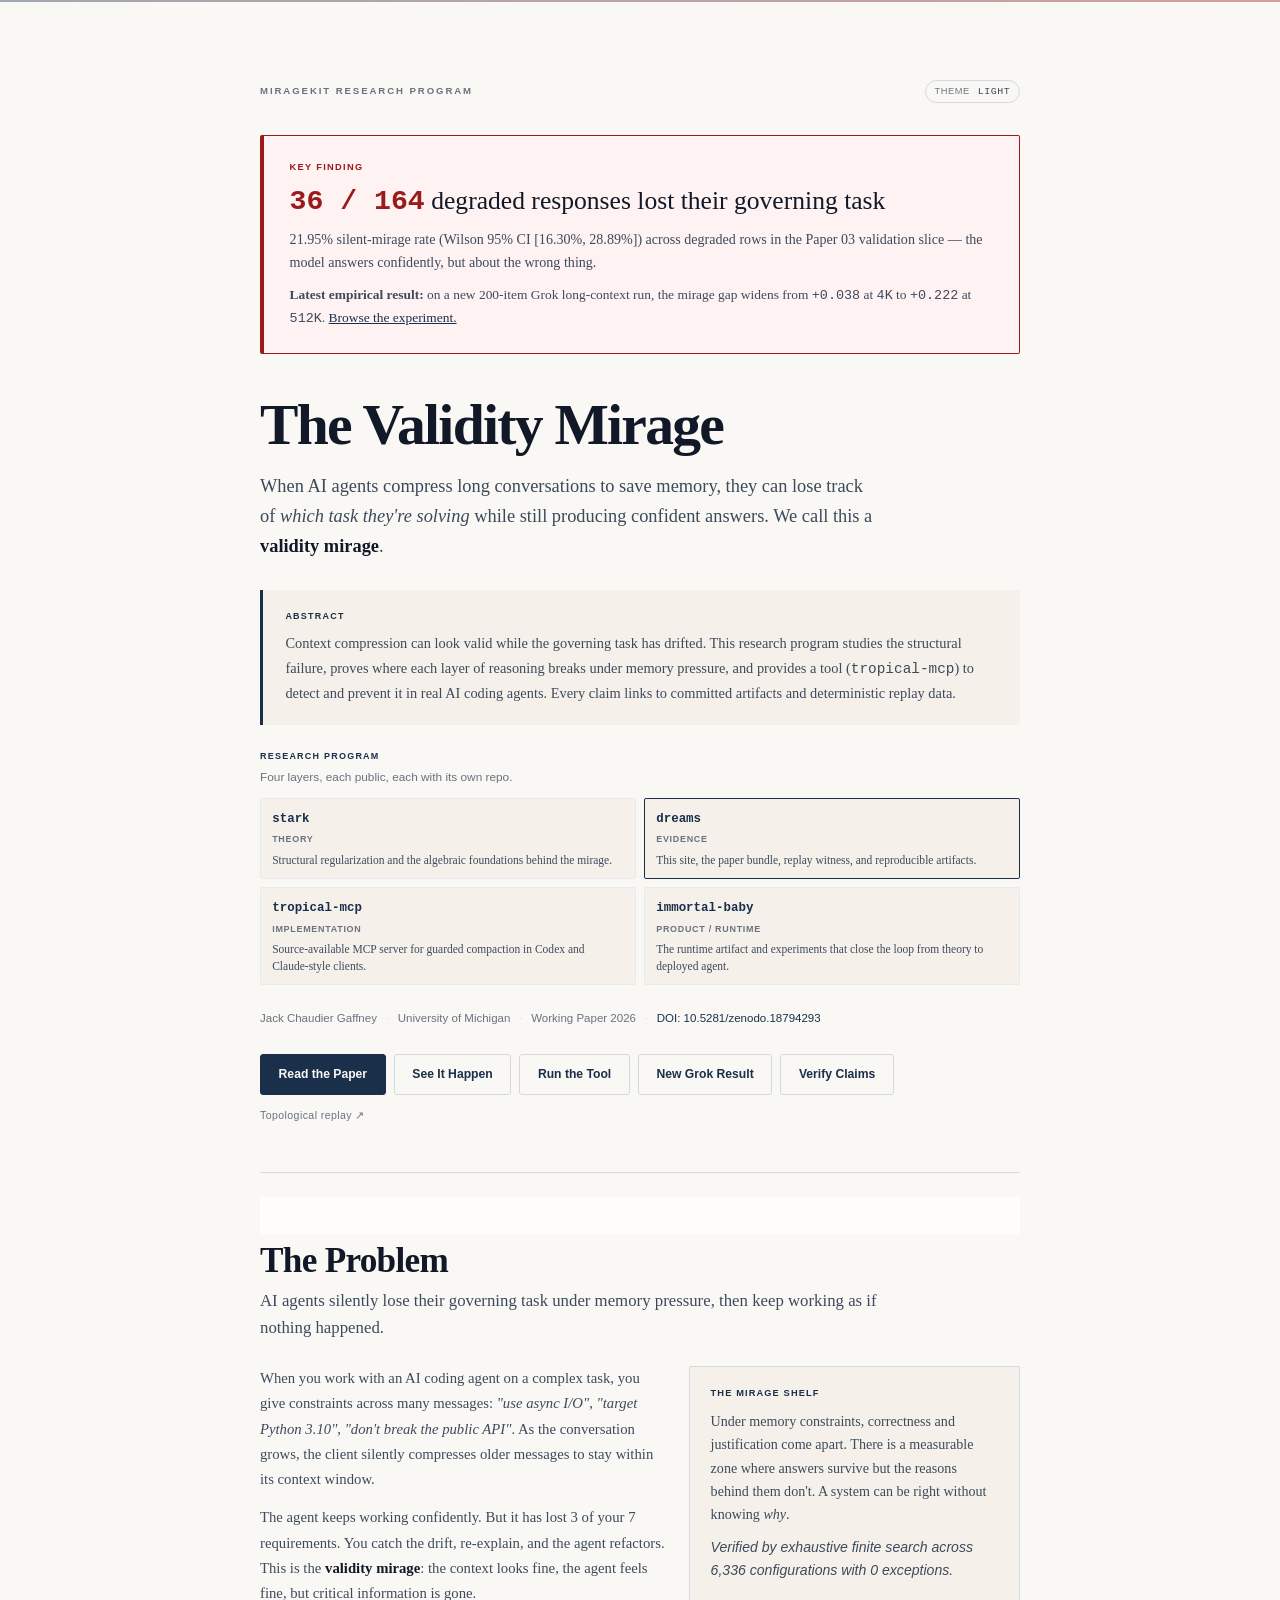
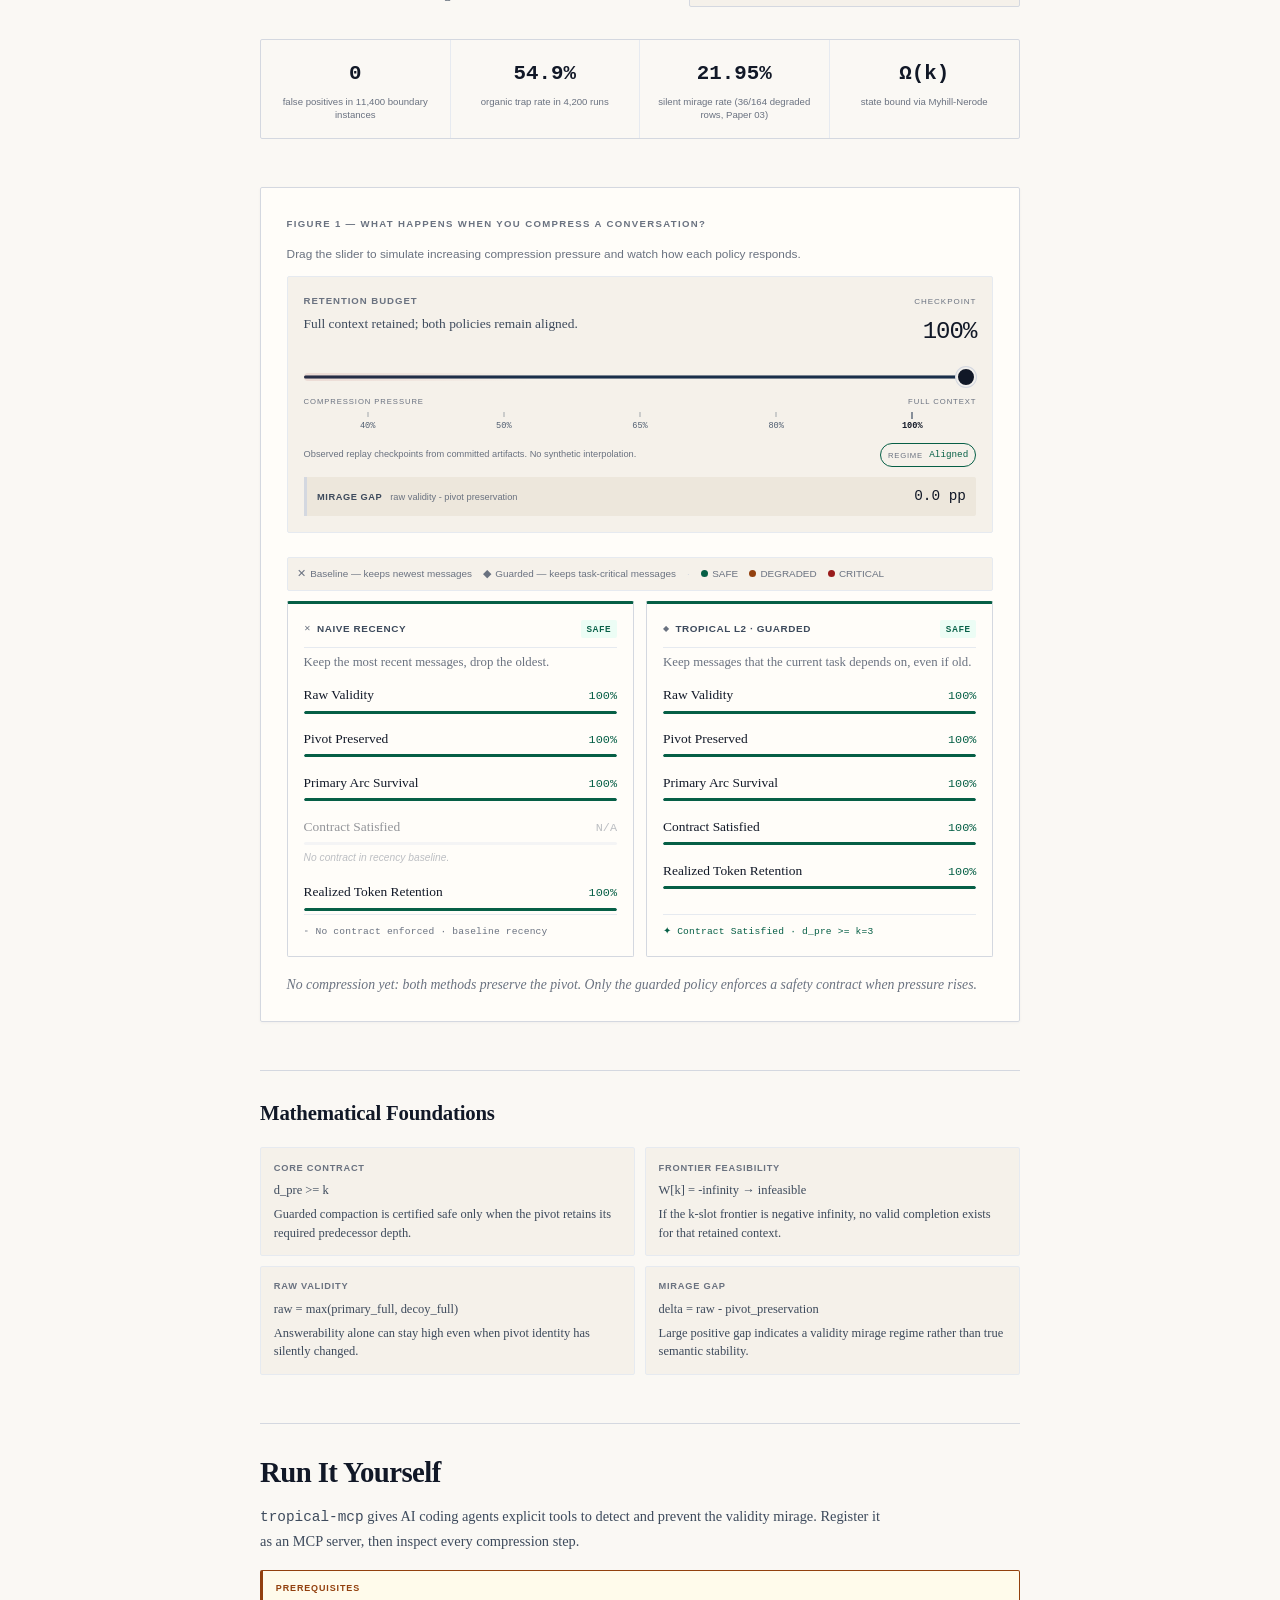
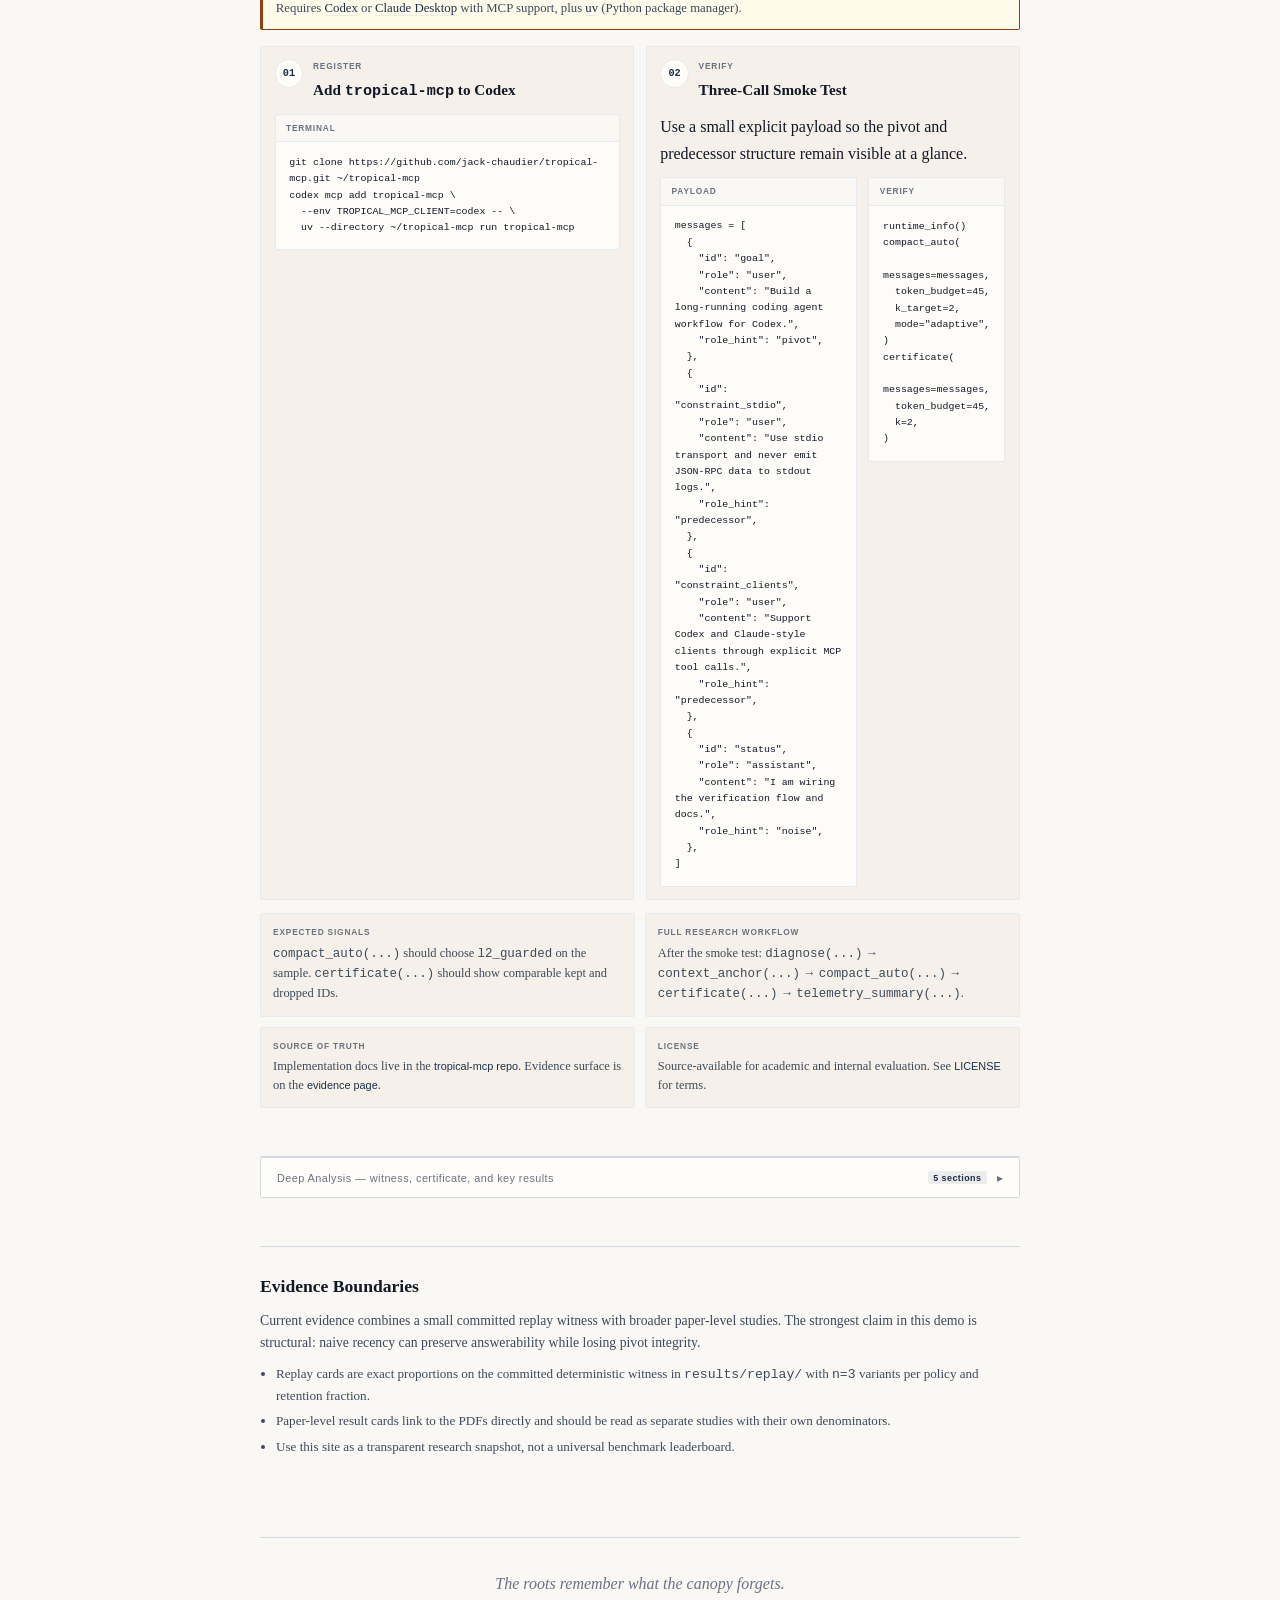
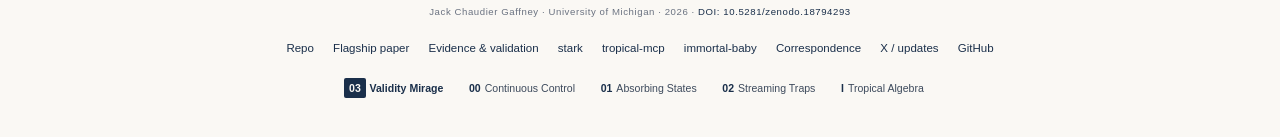
==== site/index.html @ 2a8bbb61 "Fix public site audit issues" ====
<!doctype html>
<html lang="en">
  <head>
    <meta charset="UTF-8" />
    <meta name="viewport" content="width=device-width, initial-scale=1.0" />
    <title>The Validity Mirage | silent task drift under AI context compression</title>
    <meta name="description" content="Research on the validity mirage: AI agents silently lose their governing task under memory compression while still producing confident answers. Papers, replay witness, and the tropical-mcp evaluation tool." />
    <meta name="author" content="Jack Chaudier Gaffney" />
    <meta id="themeColorMeta" name="theme-color" content="#1f3d63" />
    <meta name="color-scheme" content="light dark" />
    <meta name="robots" content="index,follow" />
    <link rel="canonical" href="https://dreams-dun.vercel.app/" />
    <meta property="og:type" content="website" />
    <meta property="og:site_name" content="The Validity Mirage" />
    <meta property="og:title" content="The Validity Mirage | silent task drift under AI context compression" />
    <meta property="og:description" content="Research on the validity mirage: AI agents silently lose their governing task under memory compression while still producing confident answers. Papers, replay witness, and the tropical-mcp evaluation tool." />
    <meta property="og:url" content="https://dreams-dun.vercel.app/" />
    <meta property="og:image" content="https://dreams-dun.vercel.app/results/mirage-shelf-grok-2026-03/mirage_shelf.png" />
    <meta property="og:image:alt" content="The Validity Mirage chart: answer accuracy stays relatively high while witness fidelity degrades from 4K to 512K context, with a below-chance witness-removed control." />
    <meta name="twitter:card" content="summary_large_image" />
    <meta name="twitter:site" content="@jackcgaffney" />
    <meta name="twitter:creator" content="@jackcgaffney" />
    <meta name="twitter:title" content="The Validity Mirage | silent task drift under AI context compression" />
    <meta name="twitter:description" content="Research on the validity mirage: AI agents silently lose their governing task under memory compression while still producing confident answers. Papers, replay witness, and the tropical-mcp evaluation tool." />
    <meta name="twitter:image" content="https://dreams-dun.vercel.app/results/mirage-shelf-grok-2026-03/mirage_shelf.png" />
    <meta name="twitter:image:alt" content="The Validity Mirage chart: answer accuracy stays relatively high while witness fidelity degrades from 4K to 512K context, with a below-chance witness-removed control." />
    <link rel="icon" type="image/svg+xml" href="./favicon.svg" />
    <script>
      (function () {
        try {
          var queryTheme = new URLSearchParams(window.location.search).get('theme');
          var storedTheme = localStorage.getItem('miragekit-theme');
          var prefersDark = window.matchMedia && window.matchMedia('(prefers-color-scheme: dark)').matches;
          var theme = queryTheme === 'dark' || queryTheme === 'light'
            ? queryTheme
            : (storedTheme === 'dark' || storedTheme === 'light'
              ? storedTheme
              : (prefersDark ? 'dark' : 'light'));
          document.documentElement.dataset.theme = theme;
          var themeColor = document.querySelector('meta[name="theme-color"]');
          if (themeColor) {
            themeColor.setAttribute('content', theme === 'dark' ? '#101419' : '#f6f2ea');
          }
        } catch (err) {
          document.documentElement.dataset.theme = 'light';
        }
      })();
    </script>
    <link rel="stylesheet" href="./styles.css" />
    <script type="application/ld+json">
      {
        "@context": "https://schema.org",
        "@type": "WebSite",
        "name": "The Validity Mirage",
        "url": "https://dreams-dun.vercel.app/",
        "description": "Research on the validity mirage: AI agents silently lose their governing task under memory compression. Papers, replay witness, and the tropical-mcp evaluation tool.",
        "creator": {
          "@type": "Person",
          "name": "Jack Chaudier Gaffney",
          "sameAs": [
            "https://github.com/jack-chaudier",
            "https://x.com/jackcgaffney"
          ]
        }
      }
    </script>
  </head>
  <body>
    <header class="hero">
      <div class="hero-topline stagger" style="--i:0">
        <span class="brand-label">MirageKit Research Program</span>
        <button class="theme-toggle" id="themeToggle" type="button" aria-pressed="false" aria-label="Switch to dark mode">
          <span class="theme-toggle-label">Theme</span>
          <span class="theme-toggle-value mono" id="themeToggleValue">Light</span>
        </button>
      </div>

      <div class="hero-finding stagger" style="--i:1">
        <span class="finding-kicker">Key Finding</span>
        <p class="finding-stat"><span class="finding-number">36 / 164</span> degraded responses lost their governing task</p>
        <p class="finding-detail">21.95% silent-mirage rate (Wilson 95% CI [16.30%, 28.89%]) across degraded rows in the Paper 03 validation slice &mdash; the model answers confidently, but about the wrong thing.</p>
        <p class="hero-update"><strong>Latest empirical result:</strong> on a new 200-item Grok long-context run, the mirage gap widens from <code>+0.038</code> at <code>4K</code> to <code>+0.222</code> at <code>512K</code>. <a href="./mirage-shelf-grok-2026-03.html">Browse the experiment.</a></p>
      </div>

      <h1 class="hero-title stagger" style="--i:2">The Validity Mirage</h1>
      <p class="hero-subtitle stagger" style="--i:3">When AI agents compress long conversations to save memory, they can lose track of <em>which task they're solving</em> while still producing confident answers. We call this a <strong>validity mirage</strong>.</p>

      <div class="hero-abstract stagger" style="--i:4">
        <span class="abstract-label">Abstract</span>
        <p>Context compression can look valid while the governing task has drifted. This research program studies the structural failure, proves where each layer of reasoning breaks under memory pressure, and provides a tool (<code>tropical-mcp</code>) to detect and prevent it in real AI coding agents. Every claim links to committed artifacts and deterministic replay data.</p>
      </div>

      <div class="program-map stagger" style="--i:5">
        <span class="program-map-label">Research Program</span>
        <p class="program-map-intro">Four layers, each public, each with its own repo.</p>
        <div class="program-map-grid">
          <a class="program-map-item" href="https://github.com/jack-chaudier/stark" target="_blank" rel="noopener">
            <span class="program-map-name mono">stark</span>
            <span class="program-map-role">Theory</span>
            <span class="program-map-desc">Structural regularization and the algebraic foundations behind the mirage.</span>
          </a>
          <a class="program-map-item program-map-item-current" href="https://github.com/jack-chaudier/dreams" target="_blank" rel="noopener">
            <span class="program-map-name mono">dreams</span>
            <span class="program-map-role">Evidence</span>
            <span class="program-map-desc">This site, the paper bundle, replay witness, and reproducible artifacts.</span>
          </a>
          <a class="program-map-item" href="https://github.com/jack-chaudier/tropical-mcp" target="_blank" rel="noopener">
            <span class="program-map-name mono">tropical-mcp</span>
            <span class="program-map-role">Implementation</span>
            <span class="program-map-desc">Source-available MCP server for guarded compaction in Codex and Claude-style clients.</span>
          </a>
          <a class="program-map-item" href="https://github.com/jack-chaudier/immortal-baby" target="_blank" rel="noopener">
            <span class="program-map-name mono">immortal-baby</span>
            <span class="program-map-role">Product / Runtime</span>
            <span class="program-map-desc">The runtime artifact and experiments that close the loop from theory to deployed agent.</span>
          </a>
        </div>
      </div>

      <div class="hero-meta stagger" style="--i:6">
        <span class="meta-item">Jack Chaudier Gaffney</span>
        <span class="meta-sep">&middot;</span>
        <span class="meta-item">University of Michigan</span>
        <span class="meta-sep">&middot;</span>
        <span class="meta-item">Working Paper 2026</span>
        <span class="meta-sep">&middot;</span>
        <a class="meta-item meta-link" href="https://doi.org/10.5281/zenodo.18794293" target="_blank" rel="noopener">DOI: 10.5281/zenodo.18794293</a>
      </div>

      <nav class="hero-actions stagger" style="--i:7">
        <a class="action-primary" href="/papers/paper_03_validity_mirage_compression.pdf" target="_blank" rel="noopener">Read the Paper</a>
        <a class="action-secondary" href="#interactive">See It Happen</a>
        <a class="action-secondary" href="#install-verify">Run the Tool</a>
        <a class="action-secondary" href="./mirage-shelf-grok-2026-03.html">New Grok Result</a>
        <a class="action-secondary" href="./evidence.html#validation">Verify Claims</a>
      </nav>
      <p class="hero-easter-egg stagger" style="--i:8">
        <a href="/topology-demo">Topological replay ↗</a>
      </p>
    </header>

    <nav class="section-nav" aria-label="Page sections">
      <a href="#the-problem">The Problem</a>
      <span class="section-nav-sep">&middot;</span>
      <a href="#interactive">Live Demo</a>
      <span class="section-nav-sep">&middot;</span>
      <a href="#install-verify">Run It</a>
      <span class="section-nav-sep">&middot;</span>
      <a href="#deep-analysis">Deep Analysis</a>
    </nav>

    <main>
      <section class="problem-section reveal" id="the-problem" aria-label="The problem">
        <div class="problem-header">
          <h2>The Problem</h2>
          <p class="problem-lede">AI agents silently lose their governing task under memory pressure, then keep working as if nothing happened.</p>
        </div>

        <div class="problem-columns">
          <div class="problem-narrative">
            <p>When you work with an AI coding agent on a complex task, you give constraints across many messages: <em>"use async I/O"</em>, <em>"target Python 3.10"</em>, <em>"don't break the public API"</em>. As the conversation grows, the client silently compresses older messages to stay within its context window.</p>
            <p>The agent keeps working confidently. But it has lost 3 of your 7 requirements. You catch the drift, re-explain, and the agent refactors. This is the <strong>validity mirage</strong>: the context looks fine, the agent feels fine, but critical information is gone.</p>
          </div>
          <div class="problem-insight">
            <span class="insight-label">The Mirage Shelf</span>
            <p>Under memory constraints, correctness and justification come apart. There is a measurable zone where answers survive but the reasons behind them don't. A system can be right without knowing <em>why</em>.</p>
            <p class="insight-source">Verified by exhaustive finite search across 6,336 configurations with 0 exceptions.</p>
          </div>
        </div>

        <div class="problem-stats">
          <div class="problem-stat">
            <span class="problem-stat-value mono">0</span>
            <span class="problem-stat-label">false positives in 11,400 boundary instances</span>
          </div>
          <div class="problem-stat">
            <span class="problem-stat-value mono">54.9%</span>
            <span class="problem-stat-label">organic trap rate in 4,200 runs</span>
          </div>
          <div class="problem-stat">
            <span class="problem-stat-value mono">21.95%</span>
            <span class="problem-stat-label">silent mirage rate (36/164 degraded rows, Paper 03)</span>
          </div>
          <div class="problem-stat">
            <span class="problem-stat-value mono">&Omega;(k)</span>
            <span class="problem-stat-label">state bound via Myhill-Nerode</span>
          </div>
        </div>
      </section>

      <section class="interactive-panel stagger" style="--i:9" id="interactive">
        <span class="figure-label">Figure 1 &mdash; What happens when you compress a conversation?</span>
        <p class="slider-hint">Drag the slider to simulate increasing compression pressure and watch how each policy responds.</p>
        <div class="slider-area">
          <div class="slider-header">
            <div class="slider-heading">
              <span class="slider-label-text" id="retentionLabel">Retention Budget</span>
              <p class="slider-context" id="sliderContext">Full context retained; both policies remain aligned.</p>
            </div>
            <div class="slider-reading">
              <span class="slider-reading-label">Checkpoint</span>
              <span class="slider-value" id="retentionValue">100%</span>
            </div>
          </div>
          <div class="slider-track-wrap">
            <div class="slider-track-base" aria-hidden="true"></div>
            <div class="slider-track-progress" id="sliderTrackProgress" aria-hidden="true"></div>
            <div class="slider-danger-zone" aria-hidden="true"></div>
            <input id="retentionSlider" type="range" min="0" max="4" value="4" step="1" aria-labelledby="retentionLabel" aria-describedby="sliderContext sliderProof" />
          </div>
          <div class="slider-axis" aria-hidden="true">
            <span>compression pressure</span>
            <span>full context</span>
          </div>
          <div class="slider-ticks" id="sliderTicks">
            <span>40%</span>
            <span>50%</span>
            <span>65%</span>
            <span>80%</span>
            <span>100%</span>
          </div>
          <div class="slider-meta">
            <p class="slider-proof" id="sliderProof">Observed replay checkpoints from committed artifacts. No synthetic interpolation.</p>
            <div class="slider-regime" id="sliderRegime">
              <span class="slider-regime-label">Regime</span>
              <span class="slider-regime-value" id="sliderRegimeValue">Aligned</span>
            </div>
          </div>
          <div class="semantic-regret-row hidden" id="semanticRegret">
            <span class="sr-label">Mirage Gap</span>
            <span class="sr-meta">raw validity - pivot preservation</span>
            <span class="sr-value mono" id="semanticRegretValue">&mdash;</span>
          </div>
        </div>

        <div class="cards-legend">
          <span class="cards-legend-item"><span class="card-icon">&#10005;</span> Baseline &mdash; keeps newest messages</span>
          <span class="cards-legend-item"><span class="card-icon">&#9670;</span> Guarded &mdash; keeps task-critical messages</span>
          <span class="cards-legend-sep">&middot;</span>
          <span class="cards-legend-item"><span class="status-dot status-safe"></span> SAFE</span>
          <span class="cards-legend-item"><span class="status-dot status-warn"></span> DEGRADED</span>
          <span class="cards-legend-item"><span class="status-dot status-danger"></span> CRITICAL</span>
        </div>
        <div class="cards-container">
          <article class="card card-naive" id="cardNaive">
            <div class="card-header">
              <span class="card-icon">&#10005;</span>
              <h3 class="card-title">Naive Recency</h3>
              <span class="card-status" id="naiveStatus"></span>
            </div>
            <p class="card-subtitle">Keep the most recent messages, drop the oldest.</p>
            <div class="metrics" id="naiveMetrics"></div>
            <div class="contract-badge" id="naiveContract"></div>
          </article>
          <div class="card-divider"><span>vs</span></div>
          <article class="card card-guarded" id="cardGuarded">
            <div class="card-header">
              <span class="card-icon">&#9670;</span>
              <h3 class="card-title">Tropical L2 &middot; Guarded</h3>
              <span class="card-status" id="guardedStatus"></span>
            </div>
            <p class="card-subtitle">Keep messages that the current task depends on, even if old.</p>
            <div class="metrics" id="guardedMetrics"></div>
            <div class="contract-badge" id="guardedContract"></div>
          </article>
        </div>

        <div class="mirage-warning hidden" id="mirageWarning">
          <span class="mirage-icon">&#9888;</span>
          <div class="mirage-text">
            <strong>VALIDITY MIRAGE DETECTED</strong>
            <p>Raw validity still passes, but the causal anchor is gone. The model can still answer an NTSB query, but now about the wrong incident after the original root-cause pivot was evicted.</p>
          </div>
        </div>

        <p class="explainer" id="explainerText"></p>
      </section>

      <section class="math-snapshot reveal" aria-label="Math snapshot">
        <h3>Mathematical Foundations</h3>
        <div class="math-grid">
          <article class="math-card">
            <h4>Core Contract</h4>
            <p class="math-formula mono">d_pre >= k</p>
            <p>Guarded compaction is certified safe only when the pivot retains its required predecessor depth.</p>
          </article>
          <article class="math-card">
            <h4>Frontier Feasibility</h4>
            <p class="math-formula mono">W[k] = -infinity &rarr; infeasible</p>
            <p>If the k-slot frontier is negative infinity, no valid completion exists for that retained context.</p>
          </article>
          <article class="math-card">
            <h4>Raw Validity</h4>
            <p class="math-formula mono">raw = max(primary_full, decoy_full)</p>
            <p>Answerability alone can stay high even when pivot identity has silently changed.</p>
          </article>
          <article class="math-card">
            <h4>Mirage Gap</h4>
            <p class="math-formula mono">delta = raw - pivot_preservation</p>
            <p>Large positive gap indicates a validity mirage regime rather than true semantic stability.</p>
          </article>
        </div>
      </section>

      <section class="install-verify reveal" id="install-verify" aria-label="Evaluate and verify tropical-mcp">
        <h2>Run It Yourself</h2>
        <p class="install-intro"><code>tropical-mcp</code> gives AI coding agents explicit tools to detect and prevent the validity mirage. Register it as an MCP server, then inspect every compression step.</p>
        <div class="install-prereq">
          <span class="install-prereq-label">Prerequisites</span>
          <p>Requires <a href="https://github.com/openai/codex" target="_blank" rel="noopener">Codex</a> or <a href="https://claude.ai/download" target="_blank" rel="noopener">Claude Desktop</a> with MCP support, plus <a href="https://docs.astral.sh/uv/" target="_blank" rel="noopener">uv</a> (Python package manager).</p>
        </div>
        <div class="install-grid">
          <article class="install-card">
            <div class="install-card-header">
              <span class="install-step mono">01</span>
              <div>
                <span class="install-card-label">Register</span>
                <h3>Add <code>tropical-mcp</code> to Codex</h3>
              </div>
            </div>
            <div class="install-codeframe">
              <span class="install-codeframe-label">terminal</span>
              <pre class="install-pre install-pre-wrap"><code>git clone https://github.com/jack-chaudier/tropical-mcp.git ~/tropical-mcp
codex mcp add tropical-mcp \
  --env TROPICAL_MCP_CLIENT=codex -- \
  uv --directory ~/tropical-mcp run tropical-mcp</code></pre>
            </div>
          </article>
          <article class="install-card">
            <div class="install-card-header">
              <span class="install-step mono">02</span>
              <div>
                <span class="install-card-label">Verify</span>
                <h3>Three-Call Smoke Test</h3>
              </div>
            </div>
            <p>Use a small explicit payload so the pivot and predecessor structure remain visible at a glance.</p>
            <div class="install-codepair">
              <div class="install-codeframe">
                <span class="install-codeframe-label">payload</span>
                <pre class="install-pre install-pre-wrap"><code>messages = [
  {
    "id": "goal",
    "role": "user",
    "content": "Build a long-running coding agent workflow for Codex.",
    "role_hint": "pivot",
  },
  {
    "id": "constraint_stdio",
    "role": "user",
    "content": "Use stdio transport and never emit JSON-RPC data to stdout logs.",
    "role_hint": "predecessor",
  },
  {
    "id": "constraint_clients",
    "role": "user",
    "content": "Support Codex and Claude-style clients through explicit MCP tool calls.",
    "role_hint": "predecessor",
  },
  {
    "id": "status",
    "role": "assistant",
    "content": "I am wiring the verification flow and docs.",
    "role_hint": "noise",
  },
]</code></pre>
              </div>
              <div class="install-codeframe install-codeframe-tight">
                <span class="install-codeframe-label">verify</span>
                <pre class="install-pre install-pre-wrap"><code>runtime_info()
compact_auto(
  messages=messages,
  token_budget=45,
  k_target=2,
  mode="adaptive",
)
certificate(
  messages=messages,
  token_budget=45,
  k=2,
)</code></pre>
              </div>
            </div>
          </article>
        </div>
        <div class="install-notes">
          <div class="install-note">
            <span class="install-note-label">Expected signals</span>
            <p><code>compact_auto(...)</code> should choose <code>l2_guarded</code> on the sample. <code>certificate(...)</code> should show comparable kept and dropped IDs.</p>
          </div>
          <div class="install-note">
            <span class="install-note-label">Full research workflow</span>
            <p>After the smoke test: <code>diagnose(...)</code> &rarr; <code>context_anchor(...)</code> &rarr; <code>compact_auto(...)</code> &rarr; <code>certificate(...)</code> &rarr; <code>telemetry_summary(...)</code>.</p>
          </div>
          <div class="install-note">
            <span class="install-note-label">Source of truth</span>
            <p>Implementation docs live in the <a href="https://github.com/jack-chaudier/tropical-mcp" target="_blank" rel="noopener">tropical-mcp repo</a>. Evidence surface is on the <a href="./evidence.html#validation">evidence page</a>.</p>
          </div>
          <div class="install-note">
            <span class="install-note-label">License</span>
            <p>Source-available for academic and internal evaluation. See <a href="https://github.com/jack-chaudier/tropical-mcp/blob/main/LICENSE" target="_blank" rel="noopener">LICENSE</a> for terms.</p>
          </div>
        </div>
      </section>

      <section class="deep-section reveal" id="deep-analysis">
        <button class="deep-toggle" id="deepToggle" aria-expanded="false" aria-controls="deepContent">
          <span>Deep Analysis &mdash; witness, certificate, and key results</span>
          <span class="deep-toggle-count">5 sections</span>
          <span class="toggle-icon" id="toggleIcon">&#9656;</span>
        </button>
        <div class="deep-content hidden" id="deepContent">
          <p class="deep-intro">Detailed diagnostics from committed artifacts: the deterministic replay witness (<code>n=3</code> per policy/fraction), the public certificate, and separate paper-level result cards.</p>
          <div class="deep-grid">
            <div class="deep-block">
              <h4>Exp58 Deterministic Witness</h4>
              <p class="witness-claim" id="witnessClaim"></p>
              <p class="witness-context">
                The frontier vector W[0..k] measures whether the pivot and its k nearest predecessors can all survive a compaction pass.
                When W[k] = &infin;, no valid configuration exists under that policy.
                A finite W[k] means the guard found a feasible retention set.
              </p>
              <div class="witness-table">
                <div class="witness-row">
                  <span class="witness-label">W[3] Naive</span>
                  <span class="mono witness-val-bad">&infin; (infeasible)</span>
                </div>
                <div class="witness-row">
                  <span class="witness-label">W[3] Tropical</span>
                  <span class="mono witness-val-good" id="witnessTropical">&mdash;</span>
                </div>
                <div class="witness-row">
                  <span class="witness-label">Semantic Regret</span>
                  <span class="mono witness-val-bad" id="witnessRegret">&mdash;</span>
                </div>
              </div>
              <p class="witness-regret-context">
                Semantic regret <span class="mono" id="witnessRegretContextValue">&mdash;</span> means the model's post-compression answer drifted more than halfway from the original pivot's meaning.
              </p>
              <div class="witness-notes" id="witnessNotes"></div>
            </div>
            <div class="deep-block">
              <h4>Memory Safety Certificate</h4>
              <div class="certificate-compare">
                <article class="certificate-policy">
                  <h5>Recency Policy</h5>
                  <div class="certificate-group">
                    <span class="certificate-group-label">Kept</span>
                    <ul class="chunk-list" id="recencyKeptList"></ul>
                  </div>
                  <div class="certificate-group">
                    <span class="certificate-group-label">Dropped</span>
                    <ul class="chunk-list" id="recencyDroppedList"></ul>
                  </div>
                  <p class="certificate-note" id="recencyNote"></p>
                  <div class="certificate-badge neutral" id="recencyBadge"></div>
                </article>
                <article class="certificate-policy">
                  <h5>L2 Guarded Policy</h5>
                  <div class="certificate-group">
                    <span class="certificate-group-label">Kept</span>
                    <ul class="chunk-list" id="guardedKeptList"></ul>
                  </div>
                  <div class="certificate-group">
                    <span class="certificate-group-label">Dropped</span>
                    <ul class="chunk-list" id="guardedDroppedList"></ul>
                  </div>
                  <p class="certificate-note" id="guardedNote"></p>
                  <div class="certificate-badge positive" id="guardedBadge"></div>
                </article>
              </div>
              <p class="certificate-token-summary" id="certificateTokenSummary"></p>
              <details class="certificate-raw">
                <summary>View raw certificate JSON</summary>
                <pre class="certificate-pre" id="certificateJson"></pre>
              </details>
            </div>
          </div>
          <div class="headline-stats">
            <a class="stat-card stat-link" href="/papers/paper_01_absorbing_states_in_greedy_search.pdf" target="_blank" rel="noopener">
              <span class="stat-value mono">0</span>
              <span class="stat-label">false positives / 11,400 boundary instances</span>
              <span class="stat-detail">The guard never blocked a compression that was actually safe.</span>
              <span class="stat-source">Paper 01 <span class="stat-arrow">&nearr;</span></span>
            </a>
            <a class="stat-card stat-link" href="/papers/paper_02_streaming_oscillation_traps.pdf" target="_blank" rel="noopener">
              <span class="stat-value mono">54.9%</span>
              <span class="stat-label">organic trap rate / 4,200 runs</span>
              <span class="stat-detail">Traps emerge without explicit adversarial construction.</span>
              <span class="stat-source">Paper 02 <span class="stat-arrow">&nearr;</span></span>
            </a>
            <a class="stat-card stat-link" href="/papers/paper_03_validity_mirage_compression.pdf" target="_blank" rel="noopener">
              <span class="stat-value mono">21.95%</span>
              <span class="stat-label">silent mirage rate (36/164 degraded rows)</span>
              <span class="stat-detail">Wilson 95% CI [16.30%, 28.89%] in Paper 03 validation slice.</span>
              <span class="stat-source">Paper 03 <span class="stat-arrow">&nearr;</span></span>
            </a>
            <a class="stat-card stat-link" href="/papers/paper_i_tropical_algebra.pdf" target="_blank" rel="noopener">
              <span class="stat-value mono">&Omega;(k)</span>
              <span class="stat-label">state bound / Myhill-Nerode</span>
              <span class="stat-detail">Finite-memory controllers need state growth with retained predecessor depth.</span>
              <span class="stat-source">Paper I <span class="stat-arrow">&nearr;</span></span>
            </a>
          </div>
        </div>
      </section>

      <section class="credibility-note reveal" aria-label="Evidence boundaries">
        <h3>Evidence Boundaries</h3>
        <p>
          Current evidence combines a small committed replay witness with broader paper-level studies. The strongest claim in this demo is structural: naive recency can preserve answerability while losing pivot integrity.
        </p>
        <ul>
          <li>Replay cards are exact proportions on the committed deterministic witness in <code>results/replay/</code> with <code>n=3</code> variants per policy and retention fraction.</li>
          <li>Paper-level result cards link to the PDFs directly and should be read as separate studies with their own denominators.</li>
          <li>Use this site as a transparent research snapshot, not a universal benchmark leaderboard.</li>
        </ul>
      </section>
    </main>

    <footer class="site-footer reveal">
      <p class="footer-quote"><em>The roots remember what the canopy forgets.</em></p>
      <p class="footer-credit">
        Jack Chaudier Gaffney &middot; University of Michigan &middot; 2026 &middot;
        <a class="footer-doi" href="https://doi.org/10.5281/zenodo.18794293" target="_blank" rel="noopener">DOI: 10.5281/zenodo.18794293</a>
      </p>
      <div class="footer-links">
        <a class="footer-link" href="https://github.com/jack-chaudier/dreams" target="_blank" rel="noopener">Repo</a>
        <a class="footer-link" href="/papers/paper_03_validity_mirage_compression.pdf" target="_blank" rel="noopener">Flagship paper</a>
        <a class="footer-link" href="./evidence.html">Evidence &amp; validation</a>
        <a class="footer-link" href="https://github.com/jack-chaudier/stark" target="_blank" rel="noopener">stark</a>
        <a class="footer-link" href="https://github.com/jack-chaudier/tropical-mcp" target="_blank" rel="noopener">tropical-mcp</a>
        <a class="footer-link" href="https://github.com/jack-chaudier/immortal-baby" target="_blank" rel="noopener">immortal-baby</a>
        <a class="footer-link" href="mailto:jackgaff@umich.edu">Correspondence</a>
        <a class="footer-link" href="https://x.com/jackcgaffney" target="_blank" rel="noopener">X / updates</a>
        <a class="footer-link" href="https://github.com/jack-chaudier" target="_blank" rel="noopener">GitHub</a>
      </div>
      <div class="paper-badges">
        <a class="paper-badge paper-badge-flagship" href="/papers/paper_03_validity_mirage_compression.pdf" target="_blank" rel="noopener">
          <span class="badge-num">03</span> Validity Mirage <span class="badge-arrow">&nearr;</span>
        </a>
        <a class="paper-badge" href="/papers/paper_00_continuous_control_structural_regularization.pdf" target="_blank" rel="noopener">
          <span class="badge-num">00</span> Continuous Control <span class="badge-arrow">&nearr;</span>
        </a>
        <a class="paper-badge" href="/papers/paper_01_absorbing_states_in_greedy_search.pdf" target="_blank" rel="noopener">
          <span class="badge-num">01</span> Absorbing States <span class="badge-arrow">&nearr;</span>
        </a>
        <a class="paper-badge" href="/papers/paper_02_streaming_oscillation_traps.pdf" target="_blank" rel="noopener">
          <span class="badge-num">02</span> Streaming Traps <span class="badge-arrow">&nearr;</span>
        </a>
        <a class="paper-badge" href="/papers/paper_i_tropical_algebra.pdf" target="_blank" rel="noopener">
          <span class="badge-num">I</span> Tropical Algebra <span class="badge-arrow">&nearr;</span>
        </a>
      </div>
    </footer>

    <script src="./app.js" defer></script>
  </body>
</html>
---- site/styles.css ----
/* ==========================================================
   MirageKit — Research Paper
   Minimal, typographically-driven research publication.
   ========================================================== */

:root {
  --bg: #faf8f4;
  --bg-elevated: #f0ece4;
  --surface: rgba(255, 253, 249, 0.94);
  --surface-muted: #f5f1ea;
  --surface-strong: #ede7dc;
  --ink: #111827;
  --ink-2: #3d4a5c;
  --ink-3: #6a7280;
  --rule: #d4d8e0;
  --rule-light: #e6eaf0;

  --accent: #1a2f4a;
  --accent-hover: #0e1b2e;
  --accent-light: rgba(26, 47, 74, 0.08);
  --safe: #065f46;
  --safe-bg: #ecfdf5;
  --warn: #92400e;
  --warn-bg: #fffbeb;
  --danger: #991b1b;
  --danger-bg: #fef2f2;
  --mirage-blue: #2563eb;
  --finding-bg: #fef2f2;
  --finding-border: #991b1b;
  --paper-shadow: 0 1px 3px rgba(15, 23, 42, 0.04);
  --paper-shadow-soft: 0 1px 2px rgba(15, 23, 42, 0.03);
  --selection: rgba(26, 47, 74, 0.14);
  --grain-opacity: 0.012;
  --slider-track: rgba(26, 47, 74, 0.1);
  --slider-progress: var(--accent);
  --slider-danger-wash: rgba(153, 27, 27, 0.1);
  --slider-thumb: var(--ink);
  --slider-thumb-ring: var(--surface);
  --slider-thumb-shadow: 0 0 0 1px var(--rule);

  --serif: Charter, 'Iowan Old Style', 'Palatino Linotype', Palatino, Georgia, serif;
  --sans: 'Avenir Next', 'Segoe UI', 'Helvetica Neue', Arial, sans-serif;
  --mono: ui-monospace, 'SFMono-Regular', Menlo, Consolas, 'Liberation Mono', monospace;

  --content-w: min(760px, 100% - 3rem);
  --text-w: 620px;
}

/* ── Reset ────────────────────────────────────── */

*,
*::before,
*::after {
  box-sizing: border-box;
  margin: 0;
  padding: 0;
}

html {
  font-size: 16px;
  color-scheme: light;
  -webkit-font-smoothing: antialiased;
  -moz-osx-font-smoothing: grayscale;
}

html[data-theme='dark'] {
  color-scheme: dark;
  --bg: #0c0f14;
  --bg-elevated: #141921;
  --surface: rgba(16, 20, 28, 0.95);
  --surface-muted: #141920;
  --surface-strong: #0f141b;
  --ink: #eef2f7;
  --ink-2: #c6d0dc;
  --ink-3: #8f9bab;
  --rule: #232d3a;
  --rule-light: #1a222e;
  --accent: #b6caea;
  --accent-hover: #dbe7fa;
  --accent-light: rgba(182, 202, 234, 0.1);
  --safe: #63d7ad;
  --safe-bg: #0f201a;
  --warn: #f3bf74;
  --warn-bg: #221c10;
  --danger: #ef9d9d;
  --danger-bg: #221416;
  --finding-bg: #221416;
  --finding-border: #ef9d9d;
  --mirage-blue: #7fb4ff;
  --paper-shadow: 0 1px 4px rgba(0, 0, 0, 0.2);
  --paper-shadow-soft: 0 1px 3px rgba(0, 0, 0, 0.15);
  --selection: rgba(182, 202, 234, 0.18);
  --grain-opacity: 0.008;
  --slider-track: rgba(182, 202, 234, 0.1);
  --slider-progress: #dbe7fa;
  --slider-danger-wash: rgba(239, 157, 157, 0.06);
  --slider-thumb: #f3f6fb;
  --slider-thumb-ring: #0c0f14;
  --slider-thumb-shadow: 0 0 0 1px rgba(182, 202, 234, 0.18);
}

body {
  min-height: 100vh;
  color: var(--ink);
  font-family: var(--serif);
  line-height: 1.72;
  background: var(--bg);
}

/* Thin top accent line */
body::before {
  content: '';
  position: fixed;
  top: 0;
  left: 0;
  right: 0;
  height: 2px;
  background: linear-gradient(90deg, var(--accent) 0%, var(--danger) 100%);
  opacity: 0.4;
  z-index: 100;
}

a,
button,
input {
  outline: none;
}

a:focus-visible,
button:focus-visible,
input:focus-visible {
  box-shadow: 0 0 0 3px var(--accent-light);
  outline: 2px solid transparent;
}

/* ── Layout ───────────────────────────────────── */

.hero,
main,
.site-footer {
  position: relative;
  width: var(--content-w);
  margin-inline: auto;
}

main {
  display: grid;
  gap: 3rem;
  padding-bottom: 4rem;
}

main > section {
  margin-top: 0;
}

/* ── Motion ───────────────────────────────────── */

.stagger {
  opacity: 0;
  transform: translateY(10px);
  animation: fadeUp 0.6s cubic-bezier(0.22, 1, 0.36, 1) both;
  animation-delay: calc(var(--i, 0) * 80ms);
}

.reveal {
  opacity: 1;
  transform: none;
  transition: none;
}

.reveal.revealed {
  opacity: 1;
  transform: none;
}

@keyframes fadeUp {
  from { opacity: 0; transform: translateY(10px); }
  to   { opacity: 1; transform: translateY(0); }
}

/* ══════════════════════════════════════════════════
   Hero — Paper title page
   ═════════════════════════════════════════════════ */

.hero {
  padding: 5rem 0 3rem;
  border-bottom: 1px solid var(--rule);
  margin-bottom: 0;
}

.hero-topline {
  display: flex;
  align-items: center;
  justify-content: space-between;
  gap: 1rem;
  margin-bottom: 2rem;
}

.brand-label {
  font-family: var(--sans);
  font-size: 0.6rem;
  font-weight: 600;
  letter-spacing: 0.2em;
  text-transform: uppercase;
  color: var(--ink-3);
}

.theme-toggle {
  display: inline-flex;
  align-items: center;
  gap: 0.5rem;
  padding: 0.3rem 0.55rem;
  border: 1px solid var(--rule);
  border-radius: 999px;
  background: transparent;
  color: var(--ink-3);
  cursor: pointer;
  font-family: var(--sans);
  font-size: 0.58rem;
  font-weight: 500;
  letter-spacing: 0.06em;
  text-transform: uppercase;
  transition: border-color 0.2s, color 0.2s;
}

.theme-toggle:hover {
  border-color: var(--ink-3);
  color: var(--ink-2);
}

.theme-toggle[aria-pressed='true'] {
  border-color: var(--accent);
}

.theme-toggle-label {
  color: var(--ink-3);
}

.theme-toggle-value {
  font-size: 0.62rem;
  color: var(--ink-2);
}

.hero-update {
  margin-top: 0.7rem;
  max-width: 44rem;
  font-family: var(--serif);
  font-size: 0.84rem;
  color: var(--ink-2);
  line-height: 1.58;
}

.hero-update a {
  color: var(--accent);
}

/* ── Key finding callout ─────────────────────── */

.hero-finding {
  margin-bottom: 2.5rem;
  padding: 1.5rem 1.6rem;
  border: 1px solid var(--finding-border);
  border-left-width: 4px;
  border-radius: 2px;
  background: var(--finding-bg);
}

.finding-kicker {
  display: block;
  margin-bottom: 0.5rem;
  font-family: var(--sans);
  font-size: 0.58rem;
  font-weight: 700;
  letter-spacing: 0.14em;
  text-transform: uppercase;
  color: var(--danger);
}

.finding-stat {
  font-family: var(--serif);
  font-size: clamp(1.3rem, 3vw, 1.6rem);
  font-weight: 400;
  line-height: 1.3;
  color: var(--ink);
}

.finding-number {
  font-family: var(--mono);
  font-weight: 600;
  font-size: 1.1em;
  color: var(--danger);
}

.finding-detail {
  margin-top: 0.5rem;
  font-family: var(--serif);
  font-size: 0.88rem;
  color: var(--ink-2);
  line-height: 1.6;
}

/* ── Title and abstract ──────────────────────── */

.hero-title {
  font-family: var(--serif);
  font-size: clamp(2.4rem, 6vw, 3.6rem);
  font-weight: 700;
  letter-spacing: -0.03em;
  line-height: 1.08;
  color: var(--ink);
}

.hero-subtitle {
  margin-top: 1rem;
  font-family: var(--serif);
  font-size: clamp(1rem, 2vw, 1.15rem);
  font-weight: 400;
  color: var(--ink-2);
  line-height: 1.62;
  max-width: var(--text-w);
}

.hero-subtitle strong {
  color: var(--ink);
}

.hero-abstract {
  margin-top: 1.8rem;
  padding: 1.2rem 1.4rem;
  border-left: 3px solid var(--accent);
  background: var(--surface-muted);
  border-radius: 0 2px 2px 0;
}

.abstract-label {
  display: block;
  margin-bottom: 0.4rem;
  font-family: var(--sans);
  font-size: 0.56rem;
  font-weight: 700;
  letter-spacing: 0.14em;
  text-transform: uppercase;
  color: var(--accent);
}

.hero-abstract p {
  font-size: 0.9rem;
  color: var(--ink-2);
  line-height: 1.7;
}

/* ── Program map ─────────────────────────────── */

.program-map {
  margin-top: 1.5rem;
}

.program-map-label {
  display: block;
  margin-bottom: 0.3rem;
  font-family: var(--sans);
  font-size: 0.56rem;
  font-weight: 700;
  letter-spacing: 0.14em;
  text-transform: uppercase;
  color: var(--accent);
}

.program-map-intro {
  margin-bottom: 0.7rem;
  font-family: var(--sans);
  font-size: 0.74rem;
  color: var(--ink-3);
  line-height: 1.5;
}

.program-map-grid {
  display: grid;
  grid-template-columns: 1fr 1fr;
  gap: 0.5rem;
}

.program-map-item {
  display: block;
  padding: 0.6rem 0.7rem;
  border: 1px solid var(--rule-light);
  border-radius: 2px;
  background: var(--surface-muted);
  text-decoration: none;
  color: inherit;
  transition: border-color 0.15s ease, background 0.15s ease;
}

.program-map-item:hover {
  border-color: var(--accent);
  background: var(--surface);
}

.program-map-item-current {
  border-color: var(--accent);
}

.program-map-name {
  display: block;
  font-size: 0.78rem;
  font-weight: 600;
  color: var(--accent);
  margin-bottom: 0.15rem;
}

.program-map-role {
  display: block;
  font-family: var(--sans);
  font-size: 0.56rem;
  font-weight: 600;
  letter-spacing: 0.08em;
  text-transform: uppercase;
  color: var(--ink-3);
  margin-bottom: 0.25rem;
}

.program-map-desc {
  display: block;
  font-family: var(--serif);
  font-size: 0.72rem;
  color: var(--ink-2);
  line-height: 1.45;
}

/* ── Author/meta line ────────────────────────── */

.hero-meta {
  margin-top: 1.5rem;
  display: flex;
  flex-wrap: wrap;
  align-items: center;
  gap: 0.2rem 0.55rem;
  font-family: var(--sans);
  font-size: 0.72rem;
  color: var(--ink-3);
}

.meta-sep {
  color: var(--rule);
}

.meta-link {
  color: var(--accent);
  text-decoration: none;
  transition: color 0.15s;
}

.meta-link:hover {
  color: var(--accent-hover);
}

/* ── Action buttons ──────────────────────────── */

.hero-actions {
  margin-top: 1.6rem;
  display: flex;
  flex-wrap: wrap;
  gap: 0.5rem;
}

.hero-easter-egg {
  margin-top: 0.7rem;
  font-family: var(--sans);
  font-size: 0.66rem;
  letter-spacing: 0.04em;
}

.hero-easter-egg a {
  color: var(--ink-3);
  text-decoration: none;
  border-bottom: 1px solid transparent;
  transition: color 0.15s, border-color 0.15s;
}

.hero-easter-egg a:hover {
  color: var(--accent);
  border-color: var(--accent);
}

.action-primary,
.action-secondary {
  display: inline-block;
  font-family: var(--sans);
  font-size: 0.76rem;
  font-weight: 600;
  text-decoration: none;
  padding: 0.55rem 1.1rem;
  border-radius: 3px;
  transition: background 0.15s, color 0.15s, border-color 0.15s;
}

.action-primary {
  background: var(--accent);
  color: var(--bg);
  border: 1px solid var(--accent);
}

.action-primary:hover {
  background: var(--accent-hover);
  border-color: var(--accent-hover);
}

.action-secondary {
  background: transparent;
  color: var(--accent);
  border: 1px solid var(--rule);
}

.action-secondary:hover {
  border-color: var(--accent);
  background: var(--accent-light);
}

/* ══════════════════════════════════════════════════
   Problem Section
   ═════════════════════════════════════════════════ */

.problem-section {
  padding-top: 0.5rem;
}

.problem-header {
  margin-bottom: 1.5rem;
}

.problem-header h2 {
  font-family: var(--serif);
  font-size: clamp(1.6rem, 3.5vw, 2.2rem);
  font-weight: 700;
  letter-spacing: -0.02em;
  line-height: 1.1;
  margin-bottom: 0.5rem;
}

.problem-lede {
  font-size: 1.05rem;
  color: var(--ink-2);
  line-height: 1.6;
  max-width: var(--text-w);
}

.problem-columns {
  display: grid;
  grid-template-columns: 1fr;
  gap: 1.5rem;
  margin-bottom: 2rem;
}

.problem-narrative p {
  font-size: 0.92rem;
  color: var(--ink-2);
  line-height: 1.72;
}

.problem-narrative p + p {
  margin-top: 0.8rem;
}

.problem-narrative strong {
  color: var(--ink);
}

.problem-narrative em {
  color: var(--ink-2);
}

.problem-insight {
  padding: 1.2rem 1.3rem;
  border: 1px solid var(--rule);
  border-radius: 2px;
  background: var(--surface-muted);
}

.insight-label {
  display: block;
  margin-bottom: 0.5rem;
  font-family: var(--sans);
  font-size: 0.58rem;
  font-weight: 700;
  letter-spacing: 0.12em;
  text-transform: uppercase;
  color: var(--accent);
}

.problem-insight p {
  font-size: 0.88rem;
  color: var(--ink-2);
  line-height: 1.65;
}

.insight-source {
  margin-top: 0.6rem;
  font-family: var(--sans);
  font-size: 0.72rem;
  font-style: italic;
  color: var(--ink-3);
}

/* ── Problem stats ───────────────────────────── */

.problem-stats {
  display: grid;
  grid-template-columns: repeat(4, 1fr);
  border: 1px solid var(--rule);
  border-radius: 2px;
  overflow: hidden;
}

.problem-stat {
  padding: 1rem 0.8rem;
  border-right: 1px solid var(--rule-light);
  text-align: center;
}

.problem-stat:last-child {
  border-right: none;
}

.problem-stat-value {
  display: block;
  font-size: 1.3rem;
  font-weight: 600;
  color: var(--ink);
  margin-bottom: 0.2rem;
}

.problem-stat-label {
  display: block;
  font-family: var(--sans);
  font-size: 0.6rem;
  color: var(--ink-3);
  line-height: 1.4;
}

/* ══════════════════════════════════════════════════
   Interactive Panel — Figure 1
   ═════════════════════════════════════════════════ */

.interactive-panel {
  position: relative;
  background: var(--surface);
  border: 1px solid var(--rule);
  border-radius: 2px;
  padding: 1.8rem 1.6rem 1.5rem;
  box-shadow: var(--paper-shadow);
}

/* Figure label */
.figure-label {
  display: block;
  margin-bottom: 0.8rem;
  font-family: var(--sans);
  font-size: 0.6rem;
  font-weight: 600;
  letter-spacing: 0.14em;
  text-transform: uppercase;
  color: var(--ink-3);
}

/* ── Slider ───────────────────────────────────── */

.slider-area {
  margin-bottom: 1.5rem;
  padding: 1rem;
  border: 1px solid var(--rule-light);
  border-radius: 2px;
  background: var(--surface-muted);
}

.slider-header {
  display: flex;
  justify-content: space-between;
  align-items: baseline;
  gap: 1rem;
  margin-bottom: 0.8rem;
}

.slider-heading {
  max-width: 34rem;
}

.slider-label-text {
  display: block;
  font-family: var(--sans);
  font-size: 0.6rem;
  font-weight: 600;
  letter-spacing: 0.1em;
  text-transform: uppercase;
  color: var(--ink-3);
}

.slider-context {
  margin-top: 0.25rem;
  font-family: var(--serif);
  font-size: 0.84rem;
  color: var(--ink-2);
  line-height: 1.5;
}

.slider-reading {
  display: grid;
  justify-items: end;
  gap: 0.15rem;
  min-width: 6rem;
}

.slider-reading-label {
  font-family: var(--sans);
  font-size: 0.5rem;
  letter-spacing: 0.12em;
  text-transform: uppercase;
  color: var(--ink-3);
}

.slider-value {
  font-family: var(--mono);
  font-size: 1.5rem;
  font-weight: 500;
  letter-spacing: -0.04em;
  color: var(--ink);
  transition: color 0.2s;
}

.slider-value.danger {
  color: var(--danger);
}

.slider-track-wrap {
  position: relative;
  height: 1.5rem;
  display: flex;
  align-items: center;
}

.slider-track-base,
.slider-track-progress,
.slider-danger-zone {
  position: absolute;
  left: 0;
  right: 0;
  top: 50%;
  transform: translateY(-50%);
  border-radius: 999px;
}

.slider-track-base {
  height: 4px;
  background: var(--slider-track);
}

.slider-track-progress {
  width: 100%;
  right: auto;
  height: 3px;
  background: var(--slider-progress);
}

.slider-danger-zone {
  right: auto;
  width: 34%;
  height: 8px;
  background: linear-gradient(90deg, var(--slider-danger-wash) 0%, rgba(255, 255, 255, 0) 100%);
}

#retentionSlider {
  -webkit-appearance: none;
  appearance: none;
  width: 100%;
  height: 1.5rem;
  background: transparent;
  position: relative;
  z-index: 1;
  cursor: pointer;
}

#retentionSlider::-webkit-slider-runnable-track {
  height: 8px;
  background: transparent;
}

#retentionSlider::-webkit-slider-thumb {
  -webkit-appearance: none;
  width: 20px;
  height: 20px;
  margin-top: -6px;
  border-radius: 50%;
  border: 2px solid var(--slider-thumb-ring);
  background: var(--slider-thumb);
  box-shadow: var(--slider-thumb-shadow);
  transition: box-shadow 0.15s;
}

#retentionSlider:focus-visible::-webkit-slider-thumb,
#retentionSlider::-webkit-slider-thumb:hover {
  box-shadow: 0 0 0 3px var(--accent-light), var(--slider-thumb-shadow);
}

#retentionSlider::-moz-range-thumb {
  width: 20px;
  height: 20px;
  border-radius: 50%;
  border: 2px solid var(--slider-thumb-ring);
  background: var(--slider-thumb);
  box-shadow: var(--slider-thumb-shadow);
}

#retentionSlider::-moz-range-track {
  background: transparent;
  border: 0;
  height: 8px;
}

.slider-axis {
  margin-top: 0.35rem;
  display: flex;
  justify-content: space-between;
  font-family: var(--sans);
  font-size: 0.48rem;
  letter-spacing: 0.12em;
  text-transform: uppercase;
  color: var(--ink-3);
}

.slider-ticks {
  margin-top: 0.25rem;
  display: flex;
  justify-content: space-between;
  gap: 0.5rem;
  color: var(--ink-3);
  font-family: var(--mono);
  font-size: 0.54rem;
}

.slider-ticks span {
  position: relative;
  flex: 1 1 0;
  text-align: center;
  padding-top: 0.4rem;
  opacity: 0.5;
  transition: color 0.2s, opacity 0.2s;
}

.slider-ticks span::before {
  content: '';
  position: absolute;
  top: 0;
  left: 50%;
  width: 1px;
  height: 0.3rem;
  background: var(--rule);
  transform: translateX(-50%);
}

.slider-ticks span.past {
  color: var(--accent);
  opacity: 0.75;
}

.slider-ticks span.past::before {
  background: var(--accent);
  opacity: 0.5;
}

.slider-ticks span.active {
  color: var(--ink);
  opacity: 1;
  font-weight: 600;
}

.slider-ticks span.active::before {
  width: 2px;
  height: 0.45rem;
  background: var(--accent);
}

.slider-meta {
  margin-top: 0.6rem;
  display: flex;
  align-items: center;
  justify-content: space-between;
  gap: 1rem;
}

.slider-proof {
  font-family: var(--sans);
  font-size: 0.58rem;
  color: var(--ink-3);
}

.slider-regime {
  display: inline-flex;
  align-items: center;
  gap: 0.4rem;
  padding: 0.2rem 0.45rem;
  border: 1px solid var(--rule);
  border-radius: 999px;
  background: transparent;
}

.slider-regime-label {
  font-family: var(--sans);
  font-size: 0.48rem;
  letter-spacing: 0.1em;
  text-transform: uppercase;
  color: var(--ink-3);
}

.slider-regime-value {
  font-family: var(--mono);
  font-size: 0.58rem;
  color: var(--ink);
}

.slider-regime.safe {
  border-color: var(--safe);
}

.slider-regime.safe .slider-regime-value {
  color: var(--safe);
}

.slider-regime.warn {
  border-color: var(--warn);
}

.slider-regime.warn .slider-regime-value {
  color: var(--warn);
}

.slider-regime.danger {
  border-color: var(--danger);
  background: var(--danger-bg);
}

.slider-regime.danger .slider-regime-value {
  color: var(--danger);
}

.semantic-regret-row {
  display: grid;
  grid-template-columns: auto 1fr auto;
  align-items: baseline;
  column-gap: 0.5rem;
  margin-top: 0.6rem;
  padding: 0.45rem 0.65rem;
  background: var(--surface-strong);
  border-left: 3px solid var(--rule);
  border-radius: 0 2px 2px 0;
  animation: regretSlideIn 0.3s cubic-bezier(0.22, 1, 0.36, 1);
}

.sr-label {
  font-family: var(--sans);
  font-size: 0.58rem;
  font-weight: 600;
  letter-spacing: 0.06em;
  text-transform: uppercase;
  color: var(--ink-2);
}

.sr-meta {
  font-family: var(--sans);
  font-size: 0.58rem;
  color: var(--ink-3);
}

.sr-value {
  font-family: var(--mono);
  font-size: 0.9rem;
  font-weight: 500;
  color: var(--ink);
}

.semantic-regret-row.neutral {
  border-left-color: var(--rule);
}

.semantic-regret-row.warn {
  border-left-color: var(--warn);
  background: var(--warn-bg);
}

.semantic-regret-row.warn .sr-label,
.semantic-regret-row.warn .sr-value {
  color: var(--warn);
}

.semantic-regret-row.danger {
  border-left-color: var(--danger);
  background: var(--danger-bg);
}

.semantic-regret-row.danger .sr-label,
.semantic-regret-row.danger .sr-value {
  color: var(--danger);
}

@keyframes regretSlideIn {
  from { opacity: 0; transform: translateX(-4px); }
  to   { opacity: 1; transform: translateX(0); }
}

/* ── Cards — comparison panels ───────────────── */

.cards-container {
  display: grid;
  grid-template-columns: 1fr;
  gap: 0.75rem;
}

.card-divider {
  display: none;
}

.card {
  display: flex;
  flex-direction: column;
  border: 1px solid var(--rule);
  border-radius: 2px;
  background: var(--surface);
  padding: 1rem;
  transition: border-color 0.25s, box-shadow 0.25s;
}

.card-header {
  display: flex;
  align-items: center;
  gap: 0.4rem;
  padding-bottom: 0.55rem;
  margin-bottom: 0.65rem;
  border-bottom: 1px solid var(--rule-light);
}

.card-icon {
  font-size: 0.5rem;
  color: var(--ink-3);
}

.card-title {
  flex: 1;
  font-family: var(--sans);
  font-size: 0.62rem;
  font-weight: 600;
  letter-spacing: 0.06em;
  text-transform: uppercase;
  color: var(--ink-2);
}

.card-subtitle {
  margin: -0.35rem 0 0.55rem;
  font-family: var(--serif);
  font-size: 0.8rem;
  color: var(--ink-3);
  line-height: 1.45;
}

.card-status {
  font-family: var(--sans);
  font-size: 0.52rem;
  font-weight: 600;
  letter-spacing: 0.08em;
  text-transform: uppercase;
  color: var(--ink-3);
  padding: 0.12rem 0.36rem;
  border-radius: 2px;
  background: var(--rule-light);
  transition: color 0.2s, background 0.2s;
}

.card.state-healthy {
  border-top: 3px solid var(--safe);
}

.card.state-healthy .card-status {
  color: var(--safe);
  background: var(--safe-bg);
}

.card.state-degraded {
  border-top: 3px solid var(--warn);
}

.card.state-degraded .card-status {
  color: var(--warn);
  background: var(--warn-bg);
}

.card.state-critical {
  border-top: 3px solid var(--danger);
  box-shadow: inset 0 0 0 1px var(--danger);
}

.card.state-critical .card-status {
  color: var(--danger);
  background: var(--danger-bg);
}

/* ── Metrics ─────────────────────────────────── */

.metric {
  padding: 0.2rem 0;
}

.metric + .metric {
  margin-top: 0.45rem;
}

.metric-header {
  display: flex;
  justify-content: space-between;
  align-items: baseline;
  margin-bottom: 0.25rem;
}

.metric-label {
  font-family: var(--serif);
  font-size: 0.84rem;
  color: var(--ink);
}

.metric-value {
  font-family: var(--mono);
  font-size: 0.74rem;
  font-weight: 500;
  font-variant-numeric: tabular-nums;
}

.metric-bar {
  height: 3px;
  border-radius: 1.5px;
  background: var(--rule-light);
  overflow: hidden;
}

.metric-fill {
  height: 100%;
  border-radius: inherit;
  transition: width 0.35s ease, background-color 0.25s ease;
}

.metric-note {
  margin-top: 0.25rem;
  font-family: var(--sans);
  font-size: 0.64rem;
  font-style: italic;
  color: var(--mirage-blue);
}

.metric.metric-na {
  opacity: 0.45;
}

.metric.metric-na .metric-note {
  font-style: italic;
  color: var(--ink-3);
}

.metric.mirage-contradiction .metric-fill {
  animation: subtlePulse 2s ease-in-out infinite;
}

@keyframes subtlePulse {
  0%, 100% { opacity: 1; }
  50% { opacity: 0.6; }
}

/* ── Contract badge ──────────────────────────── */

.contract-badge {
  margin-top: auto;
  padding-top: 0.55rem;
  border-top: 1px solid var(--rule-light);
  font-family: var(--mono);
  font-size: 0.6rem;
  letter-spacing: 0.02em;
  color: var(--ink-3);
}

.contract-badge.satisfied {
  color: var(--safe);
}

.contract-badge.violated {
  color: var(--danger);
}

.contract-badge.not-applicable {
  color: var(--ink-3);
}

/* ── Mirage Warning ──────────────────────────── */

.mirage-warning {
  display: flex;
  align-items: flex-start;
  gap: 0.6rem;
  margin-top: 1.2rem;
  padding: 1rem 1.1rem;
  border-left: 3px solid var(--danger);
  border-radius: 0 2px 2px 0;
  background: var(--danger-bg);
  animation: warningSlideIn 0.35s cubic-bezier(0.22, 1, 0.36, 1);
}

@keyframes warningSlideIn {
  from { opacity: 0; transform: translateX(-6px); }
  to   { opacity: 1; transform: translateX(0); }
}

.mirage-icon {
  color: var(--danger);
  font-size: 1rem;
  line-height: 1.2;
  flex-shrink: 0;
}

.mirage-text strong {
  display: block;
  margin-bottom: 0.3rem;
  font-family: var(--sans);
  font-size: 0.62rem;
  font-weight: 700;
  letter-spacing: 0.1em;
  text-transform: uppercase;
  color: var(--danger);
}

.mirage-text p {
  font-family: var(--serif);
  font-size: 0.86rem;
  color: var(--ink-2);
  line-height: 1.58;
}

.explainer {
  margin-top: 1rem;
  min-height: 1.4em;
  font-family: var(--serif);
  font-size: 0.86rem;
  font-style: italic;
  color: var(--ink-3);
}

/* ── Cards legend ────────────────────────────── */

.cards-legend {
  display: flex;
  flex-wrap: wrap;
  align-items: center;
  gap: 0.3rem 0.7rem;
  margin-bottom: 0.65rem;
  padding: 0.4rem 0.6rem;
  border: 1px solid var(--rule-light);
  border-radius: 2px;
  background: var(--surface-muted);
  font-family: var(--sans);
  font-size: 0.62rem;
  color: var(--ink-3);
}

.cards-legend-item {
  display: inline-flex;
  align-items: center;
  gap: 0.25rem;
}

.cards-legend-item .card-icon {
  font-size: 0.68rem;
}

.cards-legend-sep {
  color: var(--rule);
}

.status-dot {
  display: inline-block;
  width: 0.45rem;
  height: 0.45rem;
  border-radius: 50%;
}

.status-dot.status-safe { background: var(--safe); }
.status-dot.status-warn { background: var(--warn); }
.status-dot.status-danger { background: var(--danger); }

.slider-hint {
  margin-bottom: 0.8rem;
  font-family: var(--sans);
  font-size: 0.74rem;
  color: var(--ink-3);
  line-height: 1.5;
}

/* ══════════════════════════════════════════════════
   Math Snapshot
   ═════════════════════════════════════════════════ */

.math-snapshot {
  border-top: 1px solid var(--rule);
  padding-top: 1.5rem;
}

.math-snapshot h3 {
  margin-bottom: 1rem;
  font-family: var(--serif);
  font-size: 1.3rem;
  font-weight: 700;
  letter-spacing: -0.01em;
  color: var(--ink);
}

.math-grid {
  display: grid;
  grid-template-columns: 1fr 1fr;
  gap: 0.6rem;
}

.math-card {
  border: 1px solid var(--rule-light);
  border-radius: 2px;
  padding: 0.8rem;
  background: var(--surface-muted);
}

.math-card h4 {
  margin-bottom: 0.3rem;
  font-family: var(--sans);
  font-size: 0.58rem;
  font-weight: 600;
  letter-spacing: 0.08em;
  text-transform: uppercase;
  color: var(--ink-3);
}

.math-formula {
  margin-bottom: 0.3rem;
  font-size: 0.76rem;
  color: var(--accent);
}

.math-card p {
  font-family: var(--serif);
  font-size: 0.78rem;
  color: var(--ink-2);
  line-height: 1.5;
}

/* ══════════════════════════════════════════════════
   Install / Verify Section
   ═════════════════════════════════════════════════ */

.install-verify {
  border-top: 1px solid var(--rule);
  padding-top: 1.5rem;
}

.install-verify h2 {
  font-family: var(--serif);
  font-size: clamp(1.4rem, 3vw, 1.8rem);
  font-weight: 700;
  letter-spacing: -0.02em;
  margin-bottom: 0.5rem;
}

.install-intro {
  font-family: var(--serif);
  font-size: 0.9rem;
  color: var(--ink-2);
  line-height: 1.65;
  margin-bottom: 1rem;
  max-width: var(--text-w);
}

.install-prereq {
  margin-bottom: 1rem;
  padding: 0.6rem 0.8rem;
  border: 1px solid var(--warn);
  border-left-width: 3px;
  border-radius: 2px;
  background: var(--warn-bg);
}

.install-prereq-label {
  display: block;
  margin-bottom: 0.2rem;
  font-family: var(--sans);
  font-size: 0.56rem;
  font-weight: 600;
  letter-spacing: 0.1em;
  text-transform: uppercase;
  color: var(--warn);
}

.install-prereq p {
  font-family: var(--serif);
  font-size: 0.8rem;
  color: var(--ink-2);
  line-height: 1.55;
}

.install-prereq a {
  color: var(--accent);
  text-decoration: none;
  border-bottom: 1px solid var(--accent-light);
}

.install-prereq a:hover {
  color: var(--accent-hover);
  border-bottom-color: currentColor;
}

.install-grid {
  display: grid;
  grid-template-columns: 1fr 1fr;
  gap: 0.7rem;
  align-items: stretch;
}

.install-card {
  display: flex;
  flex-direction: column;
  gap: 0.6rem;
  border: 1px solid var(--rule-light);
  border-radius: 2px;
  padding: 0.8rem 0.85rem;
  background: var(--surface-muted);
}

.install-card-header {
  display: grid;
  grid-template-columns: auto 1fr;
  gap: 0.6rem;
  align-items: start;
}

.install-step {
  display: inline-flex;
  align-items: center;
  justify-content: center;
  width: 1.8rem;
  height: 1.8rem;
  border: 1px solid var(--rule-light);
  border-radius: 999px;
  background: var(--surface);
  color: var(--accent);
  font-size: 0.64rem;
  font-weight: 600;
}

.install-card-label {
  display: block;
  font-family: var(--sans);
  font-size: 0.52rem;
  font-weight: 600;
  letter-spacing: 0.1em;
  text-transform: uppercase;
  color: var(--ink-3);
  margin-bottom: 0.2rem;
}

.install-card h3 {
  font-family: var(--serif);
  font-size: 0.95rem;
  color: var(--ink);
}

.install-codepair {
  display: grid;
  gap: 0.7rem;
}

.install-codepair > .install-codeframe + .install-codeframe {
  margin-top: 0;
}

.install-codeframe {
  border: 1px solid var(--rule-light);
  border-radius: 2px;
  background: var(--surface);
  overflow: hidden;
}

.install-codeframe-tight .install-pre {
  padding-top: 0.82rem;
}

.install-codeframe-label {
  display: block;
  padding: 0.38rem 0.65rem;
  border-bottom: 1px solid var(--rule-light);
  background: rgba(118, 141, 175, 0.04);
  font-family: var(--sans);
  font-size: 0.52rem;
  font-weight: 600;
  letter-spacing: 0.1em;
  text-transform: uppercase;
  color: var(--ink-3);
}

.install-pre {
  margin: 0;
  overflow: auto;
  border: 0;
  border-radius: 0;
  background: transparent;
  padding: 0.8rem 0.85rem;
  font-family: var(--mono);
  font-size: 0.62rem;
  line-height: 1.65;
  color: var(--ink);
}

.install-pre code {
  font-family: inherit;
}

.install-pre-wrap code {
  display: block;
  white-space: pre-wrap;
  overflow-wrap: anywhere;
  word-break: break-word;
}

.install-notes {
  display: grid;
  grid-template-columns: repeat(2, 1fr);
  gap: 0.6rem;
  margin-top: 0.8rem;
}

.install-note {
  border: 1px solid var(--rule-light);
  border-radius: 2px;
  padding: 0.7rem 0.75rem;
  background: var(--surface-muted);
}

.install-note-label {
  display: block;
  margin-bottom: 0.25rem;
  font-family: var(--sans);
  font-size: 0.52rem;
  font-weight: 600;
  letter-spacing: 0.1em;
  text-transform: uppercase;
  color: var(--ink-3);
}

.install-note p {
  font-family: var(--serif);
  font-size: 0.78rem;
  color: var(--ink-2);
  line-height: 1.55;
}

.install-note a {
  color: var(--accent);
  text-decoration: none;
  font-family: var(--sans);
  font-size: 0.68rem;
}

.install-note a:hover {
  color: var(--accent-hover);
}

/* ══════════════════════════════════════════════════
   Deep Section
   ═════════════════════════════════════════════════ */

.deep-section {
  border-top: 1px solid var(--rule);
  padding-top: 0;
}

.deep-toggle {
  width: 100%;
  display: flex;
  justify-content: space-between;
  align-items: center;
  border: 1px solid var(--rule);
  border-radius: 2px;
  background: var(--surface);
  color: var(--ink-3);
  cursor: pointer;
  font-family: var(--sans);
  font-size: 0.68rem;
  font-weight: 500;
  letter-spacing: 0.04em;
  padding: 0.8rem 1rem;
  transition: color 0.2s, border-color 0.2s;
  margin-top: 0;
}

.deep-toggle:hover {
  color: var(--ink);
  border-color: var(--ink-3);
}

.toggle-icon {
  font-size: 0.75rem;
  transition: transform 0.3s cubic-bezier(0.22, 1, 0.36, 1);
}

.toggle-icon.open {
  transform: rotate(90deg);
}

.deep-toggle-count {
  margin-left: auto;
  margin-right: 0.6rem;
  padding: 0.1rem 0.35rem;
  border-radius: 2px;
  background: var(--accent-light);
  font-size: 0.56rem;
  font-weight: 600;
  color: var(--accent);
}

.deep-content {
  border: 1px solid var(--rule);
  border-top: 0;
  border-radius: 0 0 2px 2px;
  background: var(--surface);
  padding: 1.3rem;
  animation: deepReveal 0.3s ease;
}

@keyframes deepReveal {
  from { opacity: 0; transform: translateY(-3px); }
  to   { opacity: 1; transform: translateY(0); }
}

.deep-intro {
  margin-bottom: 1rem;
  padding-bottom: 0.7rem;
  border-bottom: 1px solid var(--rule-light);
  font-family: var(--serif);
  font-size: 0.86rem;
  color: var(--ink-2);
  line-height: 1.58;
}

.deep-grid {
  display: grid;
  grid-template-columns: 1fr;
  gap: 1.5rem;
  margin-bottom: 1.5rem;
}

.deep-block h4 {
  margin-bottom: 0.6rem;
  font-family: var(--sans);
  font-size: 0.58rem;
  font-weight: 600;
  letter-spacing: 0.1em;
  text-transform: uppercase;
  color: var(--accent);
  padding-bottom: 0.3rem;
  border-bottom: 2px solid var(--accent);
  display: inline-block;
}

.witness-claim {
  margin-bottom: 0.6rem;
  font-family: var(--serif);
  font-size: 0.88rem;
  color: var(--ink);
  line-height: 1.58;
}

.witness-context {
  margin-bottom: 0.7rem;
  font-family: var(--serif);
  font-size: 0.82rem;
  color: var(--ink-2);
  line-height: 1.6;
}

.witness-table {
  display: grid;
  gap: 0;
}

.witness-row {
  display: flex;
  justify-content: space-between;
  gap: 1rem;
  padding: 0.45rem 0;
  border-bottom: 1px solid var(--rule-light);
}

.witness-row:first-child {
  border-top: 1px solid var(--rule-light);
}

.witness-label {
  font-family: var(--serif);
  color: var(--ink-2);
  font-size: 0.8rem;
}

.mono {
  font-family: var(--mono);
}

.witness-val-good {
  color: var(--safe);
  font-size: 0.78rem;
}

.witness-val-bad {
  color: var(--danger);
  font-size: 0.78rem;
}

.witness-notes {
  margin-top: 0.6rem;
  font-family: var(--serif);
  font-size: 0.8rem;
  font-style: italic;
  color: var(--ink-3);
  line-height: 1.58;
}

.witness-notes p + p {
  margin-top: 0.2rem;
}

.witness-regret-context {
  margin-top: 0.6rem;
  font-family: var(--serif);
  font-size: 0.8rem;
  color: var(--ink-2);
  line-height: 1.58;
}

/* ── Certificate ─────────────────────────────── */

.certificate-compare {
  display: grid;
  grid-template-columns: 1fr;
  gap: 0.7rem;
}

.certificate-policy {
  border: 1px solid var(--rule-light);
  border-radius: 2px;
  padding: 0.75rem;
  background: var(--surface-muted);
}

.certificate-policy h5 {
  margin-bottom: 0.45rem;
  font-family: var(--sans);
  font-size: 0.58rem;
  font-weight: 600;
  letter-spacing: 0.08em;
  text-transform: uppercase;
  color: var(--accent);
}

.certificate-group + .certificate-group {
  margin-top: 0.45rem;
}

.certificate-group-label {
  display: block;
  margin-bottom: 0.2rem;
  font-family: var(--sans);
  font-size: 0.55rem;
  font-weight: 600;
  letter-spacing: 0.06em;
  text-transform: uppercase;
  color: var(--ink-3);
}

.chunk-list {
  list-style: none;
  display: flex;
  flex-wrap: wrap;
  gap: 0.25rem;
}

.chunk-item {
  display: inline-flex;
  align-items: center;
  gap: 0.25rem;
  padding: 0.14rem 0.36rem;
  border: 1px solid var(--rule-light);
  border-radius: 999px;
  background: var(--surface);
}

.chunk-id {
  font-size: 0.58rem;
  color: var(--ink-2);
}

.chunk-role {
  font-family: var(--sans);
  font-size: 0.48rem;
  letter-spacing: 0.04em;
  text-transform: uppercase;
  color: var(--ink-3);
}

.chunk-predecessor .chunk-role {
  color: var(--safe);
}

.chunk-pivot .chunk-role {
  color: var(--accent);
}

.chunk-noise {
  opacity: 0.75;
}

.chunk-dropped {
  background: var(--danger-bg);
  border-color: var(--danger);
}

.chunk-dropped .chunk-id {
  color: var(--danger);
  text-decoration: line-through;
}

.chunk-dropped .chunk-role {
  color: var(--danger);
}

.chunk-protected {
  border-color: var(--warn);
  background: var(--warn-bg);
}

.chunk-protected .chunk-id,
.chunk-protected .chunk-role {
  color: var(--warn);
}

.chunk-empty {
  font-family: var(--mono);
  font-size: 0.58rem;
  color: var(--ink-3);
}

.certificate-note {
  margin-top: 0.45rem;
  font-family: var(--serif);
  font-size: 0.76rem;
  color: var(--ink-2);
  line-height: 1.48;
}

.certificate-badge {
  margin-top: 0.4rem;
  display: inline-block;
  font-family: var(--mono);
  font-size: 0.54rem;
  letter-spacing: 0.02em;
  border: 1px solid var(--rule-light);
  border-radius: 999px;
  padding: 0.14rem 0.38rem;
}

.certificate-badge.neutral {
  color: var(--ink-3);
}

.certificate-badge.positive {
  color: var(--safe);
  border-color: var(--safe);
}

.certificate-token-summary {
  margin-top: 0.7rem;
  margin-bottom: 0.35rem;
  padding-top: 0.6rem;
  border-top: 1px solid var(--rule-light);
  font-family: var(--mono);
  font-size: 0.6rem;
  color: var(--ink-3);
  line-height: 1.5;
}

.certificate-raw summary {
  cursor: pointer;
  font-family: var(--sans);
  font-size: 0.62rem;
  color: var(--ink-3);
  margin-bottom: 0.35rem;
}

.certificate-pre {
  max-height: 280px;
  overflow: auto;
  border: 1px solid var(--rule-light);
  border-radius: 2px;
  background: var(--surface-strong);
  padding: 0.8rem;
  font-family: var(--mono);
  font-size: 0.6rem;
  line-height: 1.65;
  color: var(--ink-2);
}

/* ── Headline stats ──────────────────────────── */

.headline-stats {
  display: grid;
  grid-template-columns: repeat(2, 1fr);
  border: 1px solid var(--rule-light);
  border-radius: 2px;
  overflow: hidden;
}

.stat-card {
  display: block;
  padding: 0.9rem;
  background: transparent;
  text-decoration: none;
  color: inherit;
  border-right: 1px solid var(--rule-light);
  border-bottom: 1px solid var(--rule-light);
}

.stat-card:nth-child(2n) {
  border-right: none;
}

.stat-card:nth-last-child(-n+2) {
  border-bottom: none;
}

.stat-link {
  transition: background-color 0.2s;
}

.stat-link:hover {
  background: var(--accent-light);
}

.stat-link:hover .stat-source {
  color: var(--accent);
}

.stat-value {
  display: block;
  margin-bottom: 0.1rem;
  font-family: var(--mono);
  font-size: 1.1rem;
  font-weight: 500;
  color: var(--ink);
}

.stat-label {
  display: block;
  font-family: var(--sans);
  font-size: 0.58rem;
  font-weight: 400;
  color: var(--ink-3);
}

.stat-detail {
  display: block;
  margin-top: 0.25rem;
  font-family: var(--serif);
  font-size: 0.7rem;
  font-style: italic;
  line-height: 1.45;
  color: var(--ink-3);
}

.stat-source {
  display: inline-flex;
  align-items: center;
  gap: 0.15rem;
  margin-top: 0.3rem;
  font-family: var(--sans);
  font-size: 0.54rem;
  color: var(--ink-3);
  letter-spacing: 0.04em;
  transition: color 0.15s;
}

.stat-arrow {
  font-size: 0.6rem;
}

/* ── Credibility ─────────────────────────────── */

.credibility-note {
  border-top: 1px solid var(--rule);
  padding-top: 1.5rem;
}

.credibility-note h3 {
  margin-bottom: 0.5rem;
  font-family: var(--serif);
  font-size: 1.1rem;
  font-weight: 700;
  color: var(--ink);
}

.credibility-note p {
  margin-bottom: 0.6rem;
  font-family: var(--serif);
  font-size: 0.86rem;
  color: var(--ink-2);
  line-height: 1.62;
}

.credibility-note ul {
  padding-left: 1rem;
  display: grid;
  gap: 0.3rem;
}

.credibility-note li {
  font-family: var(--serif);
  font-size: 0.82rem;
  color: var(--ink-2);
  line-height: 1.58;
}

/* ══════════════════════════════════════════════════
   Footer
   ═════════════════════════════════════════════════ */

.site-footer {
  border-top: 1px solid var(--rule);
  margin-top: 1rem;
  padding: 2rem 0 2.5rem;
}

.footer-quote {
  font-family: var(--serif);
  font-size: 1rem;
  font-style: italic;
  color: var(--ink-3);
  text-align: center;
}

.footer-credit {
  margin-top: 0.35rem;
  margin-bottom: 1.2rem;
  text-align: center;
  font-family: var(--sans);
  font-size: 0.6rem;
  font-weight: 400;
  letter-spacing: 0.06em;
  color: var(--ink-3);
}

.footer-doi {
  color: var(--accent);
  text-decoration: none;
  border-bottom: 1px solid transparent;
  transition: color 0.15s, border-color 0.15s;
}

.footer-doi:hover {
  color: var(--accent-hover);
  border-bottom-color: currentColor;
}

.footer-links {
  display: flex;
  flex-wrap: wrap;
  justify-content: center;
  gap: 1.2rem;
  margin-bottom: 1rem;
}

.footer-link {
  font-family: var(--sans);
  font-size: 0.72rem;
  font-weight: 500;
  text-decoration: none;
  color: var(--accent);
  transition: color 0.15s;
}

.footer-link:hover {
  color: var(--accent-hover);
}

.paper-badges {
  display: flex;
  flex-wrap: wrap;
  justify-content: center;
  gap: 0.35rem 0.85rem;
}

.paper-badge {
  display: inline-flex;
  align-items: center;
  gap: 0.25rem;
  font-family: var(--sans);
  font-size: 0.66rem;
  text-decoration: none;
  color: var(--ink-2);
  padding: 0.2rem 0;
  border-bottom: 1px solid transparent;
  transition: color 0.15s, border-color 0.15s;
}

.paper-badge:hover {
  color: var(--accent);
  border-bottom-color: var(--accent);
}

.badge-num {
  font-weight: 600;
  color: var(--accent);
}

.badge-arrow {
  font-size: 0.6rem;
  opacity: 0;
  transition: opacity 0.15s, transform 0.15s;
}

.paper-badge:hover .badge-arrow {
  opacity: 1;
  transform: translate(1px, -1px);
}

.paper-badge-flagship {
  color: var(--accent);
  font-weight: 600;
}

.paper-badge-flagship .badge-num {
  background: var(--accent);
  color: var(--bg);
  padding: 0.06rem 0.3rem;
  border-radius: 2px;
}

/* ══════════════════════════════════════════════════
   Evidence Page (evidence.html)
   ═════════════════════════════════════════════════ */

.hero-subpage {
  padding-bottom: 2rem;
}

.hero-subpage .hero-title {
  font-size: clamp(1.8rem, 4vw, 2.4rem);
}

.hero-subpage .hero-subtitle {
  font-size: 0.95rem;
}

.hero-subpage .hero-context {
  margin-top: 1rem;
  padding-left: 1rem;
  border-left: 3px solid var(--accent);
  font-size: 0.88rem;
  color: var(--ink-2);
  line-height: 1.65;
  max-width: var(--text-w);
}

.hero-subpage .hero-context-note {
  margin-top: 0.5rem;
  max-width: var(--text-w);
  font-family: var(--sans);
  font-size: 0.74rem;
  color: var(--ink-2);
  line-height: 1.55;
  padding-left: 1rem;
}

.hero-subpage .hero-links {
  counter-reset: hero-link;
  margin-top: 1.5rem;
  display: flex;
  flex-wrap: wrap;
  gap: 0.4rem 1rem;
}

.hero-subpage .hero-link {
  display: inline-flex;
  align-items: center;
  gap: 0.3rem;
  font-family: var(--sans);
  font-size: 0.72rem;
  font-weight: 500;
  text-decoration: none;
  color: var(--accent);
  transition: color 0.15s;
}

.hero-subpage .hero-link:hover {
  color: var(--accent-hover);
}

.link-arrow {
  font-size: 0.68rem;
  opacity: 0.5;
}

.evidence-page {
  display: grid;
  gap: 1.5rem;
}

.section-kicker {
  display: inline-block;
  margin-bottom: 0.55rem;
  color: var(--ink-3);
  font-family: var(--sans);
  font-size: 0.66rem;
  font-weight: 600;
  letter-spacing: 0.14em;
  text-transform: uppercase;
}

.evidence-overview,
.evidence-note,
.evidence-repro {
  position: relative;
  padding-top: 1rem;
  border-top: 1px solid var(--rule);
}

.evidence-overview-header {
  display: grid;
  grid-template-columns: 1fr;
  gap: 0.8rem;
}

.evidence-overview h2,
.evidence-repro h2 {
  font-family: var(--serif);
  font-size: clamp(1.4rem, 3vw, 1.8rem);
  line-height: 1.1;
  letter-spacing: -0.02em;
}

.evidence-intro {
  margin-top: 0.1rem;
  font-family: var(--serif);
  font-size: 0.88rem;
  color: var(--ink-2);
  line-height: 1.68;
}

.evidence-ledger {
  margin-top: 1rem;
  display: grid;
  grid-template-columns: 1fr;
  gap: 1rem;
}

.evidence-summary {
  padding: 0 0 0 0.9rem;
  border-left: 1px solid var(--rule);
}

.evidence-summary-label {
  display: block;
  font-family: var(--sans);
  font-size: 0.54rem;
  font-weight: 600;
  letter-spacing: 0.1em;
  text-transform: uppercase;
  color: var(--accent);
}

.evidence-summary h3 {
  margin-top: 0.35rem;
  font-family: var(--serif);
  font-size: 1.1rem;
  line-height: 1.2;
}

.evidence-summary-list {
  list-style: none;
  display: grid;
  gap: 0.7rem;
  margin-top: 0.8rem;
}

.evidence-summary-list li {
  display: grid;
  gap: 0.2rem;
  padding-top: 0.65rem;
  border-top: 1px solid var(--rule-light);
}

.evidence-summary-list strong {
  font-family: var(--sans);
  font-size: 0.54rem;
  font-weight: 600;
  letter-spacing: 0.1em;
  text-transform: uppercase;
  color: var(--ink-3);
}

.evidence-summary-list span,
.evidence-summary-note {
  font-size: 0.82rem;
  color: var(--ink-2);
  line-height: 1.58;
}

.evidence-summary-note {
  margin-top: 0.8rem;
  padding-top: 0.7rem;
  border-top: 1px solid var(--rule-light);
}

.evidence-records {
  display: grid;
  gap: 0.85rem;
}

.evidence-record {
  padding-top: 0.9rem;
  border-top: 1px solid var(--rule-light);
}

.evidence-record:first-child {
  padding-top: 0;
  border-top: 0;
}

.evidence-record-head {
  display: grid;
  grid-template-columns: auto 1fr;
  gap: 0.7rem;
  align-items: start;
}

.evidence-record-index {
  display: inline-flex;
  align-items: center;
  justify-content: center;
  min-width: 1.8rem;
  padding-top: 0.1rem;
  border-top: 1px solid var(--accent);
  color: var(--accent);
  font-size: 0.68rem;
}

.evidence-record-kicker {
  display: block;
  font-family: var(--sans);
  font-size: 0.54rem;
  font-weight: 600;
  letter-spacing: 0.1em;
  text-transform: uppercase;
  color: var(--ink-3);
}

.evidence-record h3 {
  margin-top: 0.2rem;
  font-family: var(--serif);
  font-size: 1.1rem;
  line-height: 1.2;
}

.evidence-record p {
  margin-top: 0.55rem;
  color: var(--ink-2);
  line-height: 1.64;
}

.evidence-record-list {
  list-style: none;
  display: grid;
  gap: 0.45rem;
  margin-top: 0.65rem;
}

.evidence-record-list li,
.evidence-repro-list li {
  position: relative;
  padding-left: 0.9rem;
  color: var(--ink-2);
  line-height: 1.58;
}

.evidence-record-list li::before,
.evidence-repro-list li::before {
  content: '\2014';
  position: absolute;
  left: 0;
  color: var(--ink-3);
}

.evidence-record-list code,
.evidence-summary code,
.evidence-note code,
.evidence-repro code {
  font-size: 0.8em;
  overflow-wrap: anywhere;
  word-break: break-word;
}

.evidence-references {
  display: flex;
  flex-wrap: wrap;
  gap: 0.45rem 0.9rem;
  margin-top: 0.8rem;
  padding-top: 0.7rem;
  border-top: 1px solid var(--rule-light);
}

.evidence-reference {
  display: inline-flex;
  align-items: center;
  gap: 0.3rem;
  color: var(--accent);
  font-family: var(--sans);
  font-size: 0.68rem;
  text-decoration: none;
  transition: color 0.15s;
}

.evidence-reference:hover {
  color: var(--accent-hover);
}

.evidence-reference-arrow {
  font-size: 0.68rem;
  opacity: 0.5;
}

.evidence-note p {
  max-width: 50rem;
  font-size: 0.86rem;
  color: var(--ink-2);
}

.evidence-note strong {
  display: block;
  margin-bottom: 0.28rem;
  font-family: var(--sans);
  font-size: 0.56rem;
  font-weight: 600;
  letter-spacing: 0.1em;
  text-transform: uppercase;
  color: var(--accent);
}

.evidence-repro {
  display: grid;
  grid-template-columns: 1fr;
  gap: 1rem;
}

.evidence-repro-copy p {
  margin-top: 0.5rem;
  color: var(--ink-2);
  line-height: 1.65;
}

.evidence-repro-list {
  list-style: none;
  display: grid;
  gap: 0.45rem;
  margin-top: 0.65rem;
}

.evidence-repro-links {
  margin-top: 0.75rem;
}

.evidence-command {
  margin-top: 0.8rem;
}

.experiment-figure {
  margin-top: 0.85rem;
  padding: 0.85rem;
  border: 1px solid var(--rule-light);
  border-radius: 2px;
  background: var(--surface-muted);
}

.experiment-figure img {
  display: block;
  width: 100%;
  height: auto;
  border-radius: 2px;
}

.experiment-caption {
  margin-top: 0.55rem;
  font-size: 0.8rem;
  color: var(--ink-3);
  line-height: 1.58;
}

.experiment-subnote {
  margin-top: 0.85rem;
}

/* ══════════════════════════════════════════════════
   Section Nav
   ═════════════════════════════════════════════════ */

.section-nav {
  position: sticky;
  top: 4px;
  z-index: 50;
  display: flex;
  flex-wrap: wrap;
  justify-content: center;
  gap: 0.3rem 0.6rem;
  margin: 1.5rem auto 0;
  padding: 0.4rem 0.7rem;
  width: var(--content-w);
  border: 1px solid var(--rule);
  border-radius: 2px;
  background: var(--surface);
  backdrop-filter: blur(8px);
  font-family: var(--sans);
  font-size: 0.58rem;
  font-weight: 500;
  letter-spacing: 0.04em;
}

.section-nav a {
  color: var(--ink-3);
  text-decoration: none;
  padding: 0.18rem 0.3rem;
  border-radius: 2px;
  transition: color 0.15s, background 0.15s;
}

.section-nav a:hover {
  color: var(--accent);
  background: var(--accent-light);
}

.section-nav-sep {
  color: var(--rule);
}

html {
  scroll-padding-top: 3rem;
}

/* ══════════════════════════════════════════════════
   Responsive
   ═════════════════════════════════════════════════ */

@media (min-width: 760px) {
  .problem-columns {
    grid-template-columns: 1.1fr 0.9fr;
  }

  .cards-container {
    grid-template-columns: repeat(2, minmax(0, 1fr));
    align-items: stretch;
  }

  .deep-grid {
    grid-template-columns: 1fr 1fr;
  }

  .certificate-compare {
    grid-template-columns: 1fr 1fr;
  }

  .headline-stats {
    grid-template-columns: repeat(4, 1fr);
  }

  .stat-card {
    border-right: 1px solid var(--rule-light);
  }

  .stat-card:nth-child(2n) {
    border-right: 1px solid var(--rule-light);
  }

  .stat-card:nth-child(4n) {
    border-right: none;
  }

  .stat-card:nth-last-child(-n+2) {
    border-bottom: 1px solid var(--rule-light);
  }

  .stat-card:nth-last-child(-n+4) {
    border-bottom: none;
  }

  .evidence-overview-header {
    grid-template-columns: minmax(0, 1.05fr) minmax(0, 0.95fr);
  }

  .evidence-ledger {
    grid-template-columns: minmax(14rem, 0.75fr) minmax(0, 1.25fr);
  }

  .install-codepair {
    grid-template-columns: minmax(0, 1.18fr) minmax(0, 0.82fr);
    align-items: start;
  }

  .evidence-repro {
    grid-template-columns: minmax(0, 0.9fr) minmax(0, 1.1fr);
  }
}

@media (max-width: 600px) {
  :root {
    --content-w: min(760px, 100% - 1.5rem);
  }

  .hero {
    padding: 3rem 0 1.8rem;
  }

  .hero-topline {
    flex-direction: column;
    align-items: flex-start;
  }

  .hero-finding {
    padding: 1.1rem 1.2rem;
  }

  .hero-title {
    font-size: 2rem;
  }

  .hero-actions {
    flex-direction: column;
  }

  .hero-easter-egg {
    margin-top: 0.5rem;
    text-align: center;
  }

  .action-primary,
  .action-secondary {
    text-align: center;
  }

  .problem-stats {
    grid-template-columns: repeat(2, 1fr);
  }

  .problem-stat:nth-child(2) {
    border-right: none;
  }

  .problem-stat:nth-child(-n+2) {
    border-bottom: 1px solid var(--rule-light);
  }

  .program-map-grid {
    grid-template-columns: 1fr;
  }

  .math-grid {
    grid-template-columns: 1fr;
  }

  .install-grid {
    grid-template-columns: 1fr;
  }

  .install-notes {
    grid-template-columns: 1fr;
  }

  .slider-header,
  .slider-meta {
    flex-direction: column;
    align-items: flex-start;
  }

  .slider-reading {
    justify-items: start;
    min-width: 0;
  }

  .semantic-regret-row {
    grid-template-columns: 1fr;
    row-gap: 0.1rem;
  }

  .cards-legend {
    flex-direction: column;
    align-items: flex-start;
  }

  .headline-stats {
    grid-template-columns: 1fr;
    border: none;
  }

  .stat-card {
    border-right: none !important;
    border: none;
    border-bottom: 1px solid var(--rule-light);
  }

  .stat-card:last-child {
    border-bottom: none;
  }

  .section-nav {
    position: static;
    width: min(760px, 100% - 1.5rem);
    margin: 0.5rem auto 0;
  }

  html {
    scroll-padding-top: 0;
  }

  .hero-meta {
    flex-direction: column;
    align-items: flex-start;
    gap: 0.15rem;
  }

  .meta-sep {
    display: none;
  }

  .evidence-overview-header,
  .evidence-ledger,
  .evidence-repro {
    grid-template-columns: 1fr;
  }
}

/* ── Utilities ────────────────────────────────── */

.hidden {
  display: none !important;
}

::selection {
  background: var(--selection);
}

::-webkit-scrollbar {
  width: 4px;
  height: 4px;
}

::-webkit-scrollbar-thumb {
  border-radius: 2px;
  background: var(--rule);
}

::-webkit-scrollbar-thumb:hover {
  background: var(--ink-3);
}

@media (prefers-reduced-motion: reduce) {
  * {
    animation-duration: 0.01ms !important;
    animation-iteration-count: 1 !important;
    transition-duration: 0.01ms !important;
    scroll-behavior: auto !important;
  }
}
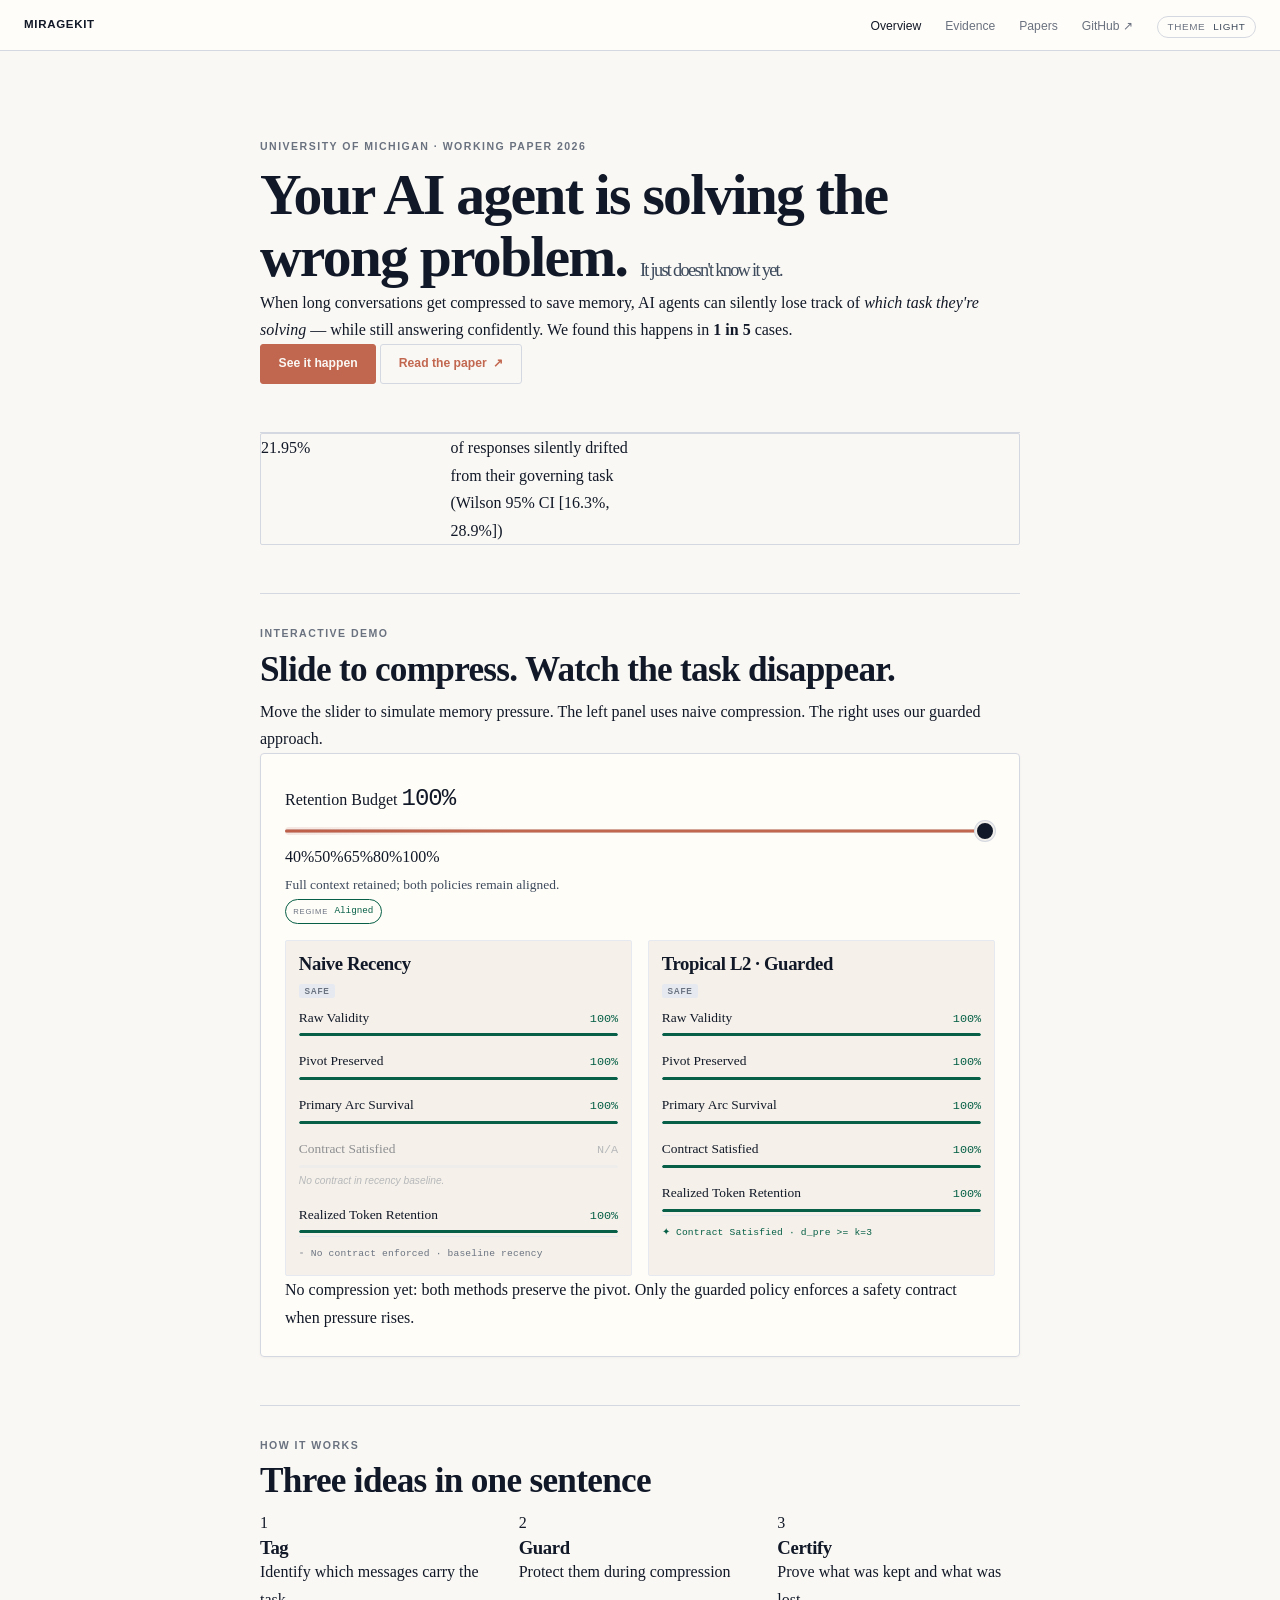
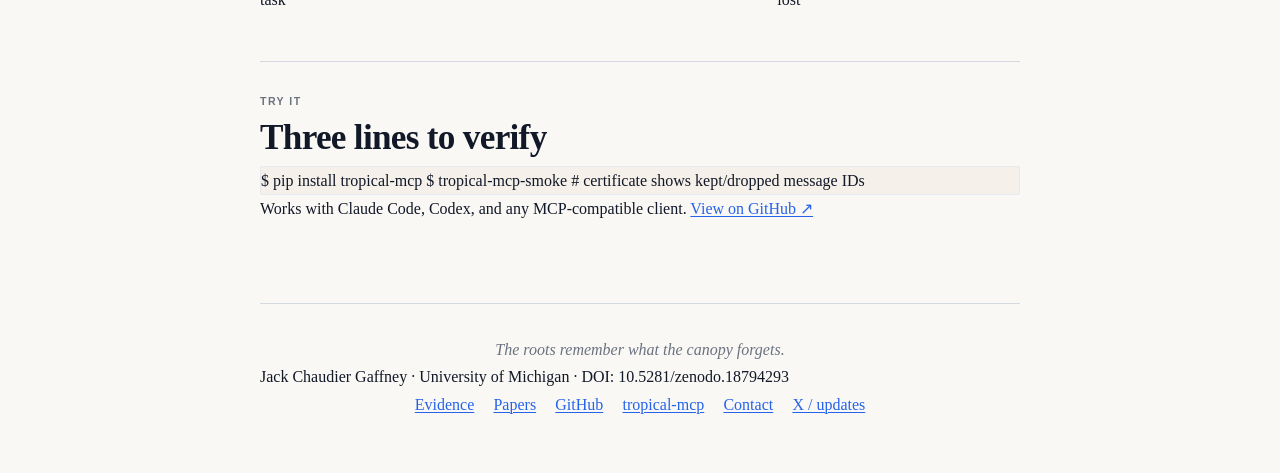
==== commit 33fb6eb4: "Add papers page with catalog of all five research papers Create site/papers.html with flagship paper" ====
--- a/site/index.html
+++ b/site/index.html
@@ -3,8 +3,8 @@
   <head>
     <meta charset="UTF-8" />
     <meta name="viewport" content="width=device-width, initial-scale=1.0" />
-    <title>The Validity Mirage | silent task drift under AI context compression</title>
-    <meta name="description" content="Research on the validity mirage: AI agents silently lose their governing task under memory compression while still producing confident answers. Papers, replay witness, and the tropical-mcp evaluation tool." />
+    <title>The Validity Mirage — AI agents silently lose their task under memory compression</title>
+    <meta name="description" content="When long conversations get compressed to save memory, AI agents silently lose track of which task they're solving — while still answering confidently. We found this happens in 1 in 5 cases." />
     <meta name="author" content="Jack Chaudier Gaffney" />
     <meta id="themeColorMeta" name="theme-color" content="#1f3d63" />
     <meta name="color-scheme" content="light dark" />
@@ -12,18 +12,18 @@
     <link rel="canonical" href="https://dreams-dun.vercel.app/" />
     <meta property="og:type" content="website" />
     <meta property="og:site_name" content="The Validity Mirage" />
-    <meta property="og:title" content="The Validity Mirage | silent task drift under AI context compression" />
-    <meta property="og:description" content="Research on the validity mirage: AI agents silently lose their governing task under memory compression while still producing confident answers. Papers, replay witness, and the tropical-mcp evaluation tool." />
+    <meta property="og:title" content="The Validity Mirage — AI agents silently lose their task under memory compression" />
+    <meta property="og:description" content="When long conversations get compressed to save memory, AI agents silently lose track of which task they're solving — while still answering confidently. We found this happens in 1 in 5 cases." />
     <meta property="og:url" content="https://dreams-dun.vercel.app/" />
-    <meta property="og:image" content="https://dreams-dun.vercel.app/results/mirage-shelf-grok-2026-03/mirage_shelf.png" />
-    <meta property="og:image:alt" content="The Validity Mirage chart: answer accuracy stays relatively high while witness fidelity degrades from 4K to 512K context, with a below-chance witness-removed control." />
+    <meta property="og:image" content="https://dreams-dun.vercel.app/social-card.png" />
+    <meta property="og:image:alt" content="The Validity Mirage: research on silent task drift under AI context compression." />
     <meta name="twitter:card" content="summary_large_image" />
-    <meta name="twitter:site" content="@jackcgaffney" />
-    <meta name="twitter:creator" content="@jackcgaffney" />
-    <meta name="twitter:title" content="The Validity Mirage | silent task drift under AI context compression" />
-    <meta name="twitter:description" content="Research on the validity mirage: AI agents silently lose their governing task under memory compression while still producing confident answers. Papers, replay witness, and the tropical-mcp evaluation tool." />
-    <meta name="twitter:image" content="https://dreams-dun.vercel.app/results/mirage-shelf-grok-2026-03/mirage_shelf.png" />
-    <meta name="twitter:image:alt" content="The Validity Mirage chart: answer accuracy stays relatively high while witness fidelity degrades from 4K to 512K context, with a below-chance witness-removed control." />
+    <meta name="twitter:site" content="@J_C_Gaffney" />
+    <meta name="twitter:creator" content="@J_C_Gaffney" />
+    <meta name="twitter:title" content="The Validity Mirage — AI agents silently lose their task under memory compression" />
+    <meta name="twitter:description" content="When long conversations get compressed to save memory, AI agents silently lose track of which task they're solving — while still answering confidently. We found this happens in 1 in 5 cases." />
+    <meta name="twitter:image" content="https://dreams-dun.vercel.app/social-card.png" />
+    <meta name="twitter:image:alt" content="The Validity Mirage: research on silent task drift under AI context compression." />
     <link rel="icon" type="image/svg+xml" href="./favicon.svg" />
     <script>
       (function () {
@@ -53,13 +53,13 @@
         "@type": "WebSite",
         "name": "The Validity Mirage",
         "url": "https://dreams-dun.vercel.app/",
-        "description": "Research on the validity mirage: AI agents silently lose their governing task under memory compression. Papers, replay witness, and the tropical-mcp evaluation tool.",
+        "description": "When long conversations get compressed to save memory, AI agents silently lose track of which task they're solving — while still answering confidently. We found this happens in 1 in 5 cases.",
         "creator": {
           "@type": "Person",
           "name": "Jack Chaudier Gaffney",
           "sameAs": [
             "https://github.com/jack-chaudier",
-            "https://x.com/jackcgaffney"
+            "https://x.com/J_C_Gaffney"
           ]
         }
       }
@@ -67,490 +67,127 @@
   </head>
   <body>
     <header class="hero">
-      <div class="hero-topline stagger" style="--i:0">
-        <span class="brand-label">MirageKit Research Program</span>
-        <button class="theme-toggle" id="themeToggle" type="button" aria-pressed="false" aria-label="Switch to dark mode">
-          <span class="theme-toggle-label">Theme</span>
-          <span class="theme-toggle-value mono" id="themeToggleValue">Light</span>
-        </button>
+      <span class="section-label accent">University of Michigan &middot; Working Paper 2026</span>
+      <h1 class="hero-title">Your AI agent is solving the wrong problem. <span class="hero-subtitle">It just doesn't know it yet.</span></h1>
+      <p class="hero-body">When long conversations get compressed to save memory, AI agents can silently lose track of <em>which task they're solving</em> &mdash; while still answering confidently. We found this happens in <strong>1 in 5</strong> cases.</p>
+      <div class="hero-cta">
+        <a class="btn" href="#demo">See it happen</a>
+        <a class="btn-outline" href="/papers/paper_03_validity_mirage_compression.pdf" target="_blank" rel="noopener">Read the paper <span class="external-arrow">&nearr;</span></a>
       </div>
-
-      <div class="hero-finding stagger" style="--i:1">
-        <span class="finding-kicker">Key Finding</span>
-        <p class="finding-stat"><span class="finding-number">36 / 164</span> degraded responses lost their governing task</p>
-        <p class="finding-detail">21.95% silent-mirage rate (Wilson 95% CI [16.30%, 28.89%]) across degraded rows in the Paper 03 validation slice &mdash; the model answers confidently, but about the wrong thing.</p>
-        <p class="hero-update"><strong>Latest empirical result:</strong> on a new 200-item Grok long-context run, the mirage gap widens from <code>+0.038</code> at <code>4K</code> to <code>+0.222</code> at <code>512K</code>. <a href="./mirage-shelf-grok-2026-03.html">Browse the experiment.</a></p>
-      </div>
-
-      <h1 class="hero-title stagger" style="--i:2">The Validity Mirage</h1>
-      <p class="hero-subtitle stagger" style="--i:3">When AI agents compress long conversations to save memory, they can lose track of <em>which task they're solving</em> while still producing confident answers. We call this a <strong>validity mirage</strong>.</p>
-
-      <div class="hero-abstract stagger" style="--i:4">
-        <span class="abstract-label">Abstract</span>
-        <p>Context compression can look valid while the governing task has drifted. This research program studies the structural failure, proves where each layer of reasoning breaks under memory pressure, and provides a tool (<code>tropical-mcp</code>) to detect and prevent it in real AI coding agents. Every claim links to committed artifacts and deterministic replay data.</p>
-      </div>
-
-      <div class="program-map stagger" style="--i:5">
-        <span class="program-map-label">Research Program</span>
-        <p class="program-map-intro">Four layers, each public, each with its own repo.</p>
-        <div class="program-map-grid">
-          <a class="program-map-item" href="https://github.com/jack-chaudier/stark" target="_blank" rel="noopener">
-            <span class="program-map-name mono">stark</span>
-            <span class="program-map-role">Theory</span>
-            <span class="program-map-desc">Structural regularization and the algebraic foundations behind the mirage.</span>
-          </a>
-          <a class="program-map-item program-map-item-current" href="https://github.com/jack-chaudier/dreams" target="_blank" rel="noopener">
-            <span class="program-map-name mono">dreams</span>
-            <span class="program-map-role">Evidence</span>
-            <span class="program-map-desc">This site, the paper bundle, replay witness, and reproducible artifacts.</span>
-          </a>
-          <a class="program-map-item" href="https://github.com/jack-chaudier/tropical-mcp" target="_blank" rel="noopener">
-            <span class="program-map-name mono">tropical-mcp</span>
-            <span class="program-map-role">Implementation</span>
-            <span class="program-map-desc">Source-available MCP server for guarded compaction in Codex and Claude-style clients.</span>
-          </a>
-          <a class="program-map-item" href="https://github.com/jack-chaudier/immortal-baby" target="_blank" rel="noopener">
-            <span class="program-map-name mono">immortal-baby</span>
-            <span class="program-map-role">Product / Runtime</span>
-            <span class="program-map-desc">The runtime artifact and experiments that close the loop from theory to deployed agent.</span>
-          </a>
-        </div>
-      </div>
-
-      <div class="hero-meta stagger" style="--i:6">
-        <span class="meta-item">Jack Chaudier Gaffney</span>
-        <span class="meta-sep">&middot;</span>
-        <span class="meta-item">University of Michigan</span>
-        <span class="meta-sep">&middot;</span>
-        <span class="meta-item">Working Paper 2026</span>
-        <span class="meta-sep">&middot;</span>
-        <a class="meta-item meta-link" href="https://doi.org/10.5281/zenodo.18794293" target="_blank" rel="noopener">DOI: 10.5281/zenodo.18794293</a>
-      </div>
-
-      <nav class="hero-actions stagger" style="--i:7">
-        <a class="action-primary" href="/papers/paper_03_validity_mirage_compression.pdf" target="_blank" rel="noopener">Read the Paper</a>
-        <a class="action-secondary" href="#interactive">See It Happen</a>
-        <a class="action-secondary" href="#install-verify">Run the Tool</a>
-        <a class="action-secondary" href="./mirage-shelf-grok-2026-03.html">New Grok Result</a>
-        <a class="action-secondary" href="./evidence.html#validation">Verify Claims</a>
-      </nav>
-      <p class="hero-easter-egg stagger" style="--i:8">
-        <a href="/topology-demo">Topological replay ↗</a>
-      </p>
     </header>
 
-    <nav class="section-nav" aria-label="Page sections">
-      <a href="#the-problem">The Problem</a>
-      <span class="section-nav-sep">&middot;</span>
-      <a href="#interactive">Live Demo</a>
-      <span class="section-nav-sep">&middot;</span>
-      <a href="#install-verify">Run It</a>
-      <span class="section-nav-sep">&middot;</span>
-      <a href="#deep-analysis">Deep Analysis</a>
-    </nav>
-
     <main>
-      <section class="problem-section reveal" id="the-problem" aria-label="The problem">
-        <div class="problem-header">
-          <h2>The Problem</h2>
-          <p class="problem-lede">AI agents silently lose their governing task under memory pressure, then keep working as if nothing happened.</p>
-        </div>
-
-        <div class="problem-columns">
-          <div class="problem-narrative">
-            <p>When you work with an AI coding agent on a complex task, you give constraints across many messages: <em>"use async I/O"</em>, <em>"target Python 3.10"</em>, <em>"don't break the public API"</em>. As the conversation grows, the client silently compresses older messages to stay within its context window.</p>
-            <p>The agent keeps working confidently. But it has lost 3 of your 7 requirements. You catch the drift, re-explain, and the agent refactors. This is the <strong>validity mirage</strong>: the context looks fine, the agent feels fine, but critical information is gone.</p>
-          </div>
-          <div class="problem-insight">
-            <span class="insight-label">The Mirage Shelf</span>
-            <p>Under memory constraints, correctness and justification come apart. There is a measurable zone where answers survive but the reasons behind them don't. A system can be right without knowing <em>why</em>.</p>
-            <p class="insight-source">Verified by exhaustive finite search across 6,336 configurations with 0 exceptions.</p>
-          </div>
-        </div>
-
-        <div class="problem-stats">
-          <div class="problem-stat">
-            <span class="problem-stat-value mono">0</span>
-            <span class="problem-stat-label">false positives in 11,400 boundary instances</span>
-          </div>
-          <div class="problem-stat">
-            <span class="problem-stat-value mono">54.9%</span>
-            <span class="problem-stat-label">organic trap rate in 4,200 runs</span>
-          </div>
-          <div class="problem-stat">
-            <span class="problem-stat-value mono">21.95%</span>
-            <span class="problem-stat-label">silent mirage rate (36/164 degraded rows, Paper 03)</span>
-          </div>
-          <div class="problem-stat">
-            <span class="problem-stat-value mono">&Omega;(k)</span>
-            <span class="problem-stat-label">state bound via Myhill-Nerode</span>
-          </div>
-        </div>
+      <section class="stat-callout fade-up">
+        <span class="stat-number">21.95%</span>
+        <p class="stat-text">of responses silently drifted from their governing task (Wilson 95% CI [16.3%, 28.9%])</p>
       </section>
 
-      <section class="interactive-panel stagger" style="--i:9" id="interactive">
-        <span class="figure-label">Figure 1 &mdash; What happens when you compress a conversation?</span>
-        <p class="slider-hint">Drag the slider to simulate increasing compression pressure and watch how each policy responds.</p>
-        <div class="slider-area">
-          <div class="slider-header">
-            <div class="slider-heading">
-              <span class="slider-label-text" id="retentionLabel">Retention Budget</span>
-              <p class="slider-context" id="sliderContext">Full context retained; both policies remain aligned.</p>
-            </div>
-            <div class="slider-reading">
-              <span class="slider-reading-label">Checkpoint</span>
+      <section class="section fade-up" id="demo">
+        <span class="section-label accent">Interactive Demo</span>
+        <h2 class="section-intro">Slide to compress. Watch the task disappear.</h2>
+        <p>Move the slider to simulate memory pressure. The left panel uses naive compression. The right uses our guarded approach.</p>
+
+        <div class="demo-container">
+          <div class="demo-slider-wrap">
+            <div class="demo-slider-label">
+              <span id="retentionLabel">Retention Budget</span>
               <span class="slider-value" id="retentionValue">100%</span>
             </div>
-          </div>
-          <div class="slider-track-wrap">
-            <div class="slider-track-base" aria-hidden="true"></div>
-            <div class="slider-track-progress" id="sliderTrackProgress" aria-hidden="true"></div>
-            <div class="slider-danger-zone" aria-hidden="true"></div>
-            <input id="retentionSlider" type="range" min="0" max="4" value="4" step="1" aria-labelledby="retentionLabel" aria-describedby="sliderContext sliderProof" />
-          </div>
-          <div class="slider-axis" aria-hidden="true">
-            <span>compression pressure</span>
-            <span>full context</span>
-          </div>
-          <div class="slider-ticks" id="sliderTicks">
-            <span>40%</span>
-            <span>50%</span>
-            <span>65%</span>
-            <span>80%</span>
-            <span>100%</span>
-          </div>
-          <div class="slider-meta">
-            <p class="slider-proof" id="sliderProof">Observed replay checkpoints from committed artifacts. No synthetic interpolation.</p>
+            <div class="slider-track-wrap">
+              <div class="slider-track-base" aria-hidden="true"></div>
+              <div class="slider-track-progress" id="sliderTrackProgress" aria-hidden="true"></div>
+              <div class="slider-danger-zone" aria-hidden="true"></div>
+              <input id="retentionSlider" type="range" min="0" max="4" value="4" step="1" aria-labelledby="retentionLabel" aria-describedby="sliderContext" />
+            </div>
+            <div class="demo-ticks" id="sliderTicks">
+              <span>40%</span>
+              <span>50%</span>
+              <span>65%</span>
+              <span>80%</span>
+              <span>100%</span>
+            </div>
+            <p class="slider-context" id="sliderContext">Full context retained; both policies remain aligned.</p>
             <div class="slider-regime" id="sliderRegime">
               <span class="slider-regime-label">Regime</span>
               <span class="slider-regime-value" id="sliderRegimeValue">Aligned</span>
             </div>
           </div>
-          <div class="semantic-regret-row hidden" id="semanticRegret">
-            <span class="sr-label">Mirage Gap</span>
-            <span class="sr-meta">raw validity - pivot preservation</span>
-            <span class="sr-value mono" id="semanticRegretValue">&mdash;</span>
+
+          <div class="demo-columns">
+            <article class="demo-policy-card" id="cardNaive">
+              <div class="demo-policy-title">
+                <h3>Naive Recency</h3>
+                <span class="card-status" id="naiveStatus"></span>
+              </div>
+              <div class="demo-metrics" id="naiveMetrics"></div>
+              <div class="demo-verdict" id="naiveContract"></div>
+            </article>
+            <article class="demo-policy-card" id="cardGuarded">
+              <div class="demo-policy-title">
+                <h3>Tropical L2 &middot; Guarded</h3>
+                <span class="card-status" id="guardedStatus"></span>
+              </div>
+              <div class="demo-metrics" id="guardedMetrics"></div>
+              <div class="demo-verdict" id="guardedContract"></div>
+            </article>
           </div>
-        </div>
 
-        <div class="cards-legend">
-          <span class="cards-legend-item"><span class="card-icon">&#10005;</span> Baseline &mdash; keeps newest messages</span>
-          <span class="cards-legend-item"><span class="card-icon">&#9670;</span> Guarded &mdash; keeps task-critical messages</span>
-          <span class="cards-legend-sep">&middot;</span>
-          <span class="cards-legend-item"><span class="status-dot status-safe"></span> SAFE</span>
-          <span class="cards-legend-item"><span class="status-dot status-warn"></span> DEGRADED</span>
-          <span class="cards-legend-item"><span class="status-dot status-danger"></span> CRITICAL</span>
-        </div>
-        <div class="cards-container">
-          <article class="card card-naive" id="cardNaive">
-            <div class="card-header">
-              <span class="card-icon">&#10005;</span>
-              <h3 class="card-title">Naive Recency</h3>
-              <span class="card-status" id="naiveStatus"></span>
+          <div class="mirage-warning hidden" id="mirageWarning">
+            <span class="mirage-icon">&#9888;</span>
+            <div class="mirage-text">
+              <strong>VALIDITY MIRAGE DETECTED</strong>
+              <p>Raw validity still passes, but the causal anchor is gone. The model can still answer, but about the wrong thing.</p>
             </div>
-            <p class="card-subtitle">Keep the most recent messages, drop the oldest.</p>
-            <div class="metrics" id="naiveMetrics"></div>
-            <div class="contract-badge" id="naiveContract"></div>
-          </article>
-          <div class="card-divider"><span>vs</span></div>
-          <article class="card card-guarded" id="cardGuarded">
-            <div class="card-header">
-              <span class="card-icon">&#9670;</span>
-              <h3 class="card-title">Tropical L2 &middot; Guarded</h3>
-              <span class="card-status" id="guardedStatus"></span>
-            </div>
-            <p class="card-subtitle">Keep messages that the current task depends on, even if old.</p>
-            <div class="metrics" id="guardedMetrics"></div>
-            <div class="contract-badge" id="guardedContract"></div>
-          </article>
-        </div>
+          </div>
 
-        <div class="mirage-warning hidden" id="mirageWarning">
-          <span class="mirage-icon">&#9888;</span>
-          <div class="mirage-text">
-            <strong>VALIDITY MIRAGE DETECTED</strong>
-            <p>Raw validity still passes, but the causal anchor is gone. The model can still answer an NTSB query, but now about the wrong incident after the original root-cause pivot was evicted.</p>
-          </div>
-        </div>
-
-        <p class="explainer" id="explainerText"></p>
-      </section>
-
-      <section class="math-snapshot reveal" aria-label="Math snapshot">
-        <h3>Mathematical Foundations</h3>
-        <div class="math-grid">
-          <article class="math-card">
-            <h4>Core Contract</h4>
-            <p class="math-formula mono">d_pre >= k</p>
-            <p>Guarded compaction is certified safe only when the pivot retains its required predecessor depth.</p>
-          </article>
-          <article class="math-card">
-            <h4>Frontier Feasibility</h4>
-            <p class="math-formula mono">W[k] = -infinity &rarr; infeasible</p>
-            <p>If the k-slot frontier is negative infinity, no valid completion exists for that retained context.</p>
-          </article>
-          <article class="math-card">
-            <h4>Raw Validity</h4>
-            <p class="math-formula mono">raw = max(primary_full, decoy_full)</p>
-            <p>Answerability alone can stay high even when pivot identity has silently changed.</p>
-          </article>
-          <article class="math-card">
-            <h4>Mirage Gap</h4>
-            <p class="math-formula mono">delta = raw - pivot_preservation</p>
-            <p>Large positive gap indicates a validity mirage regime rather than true semantic stability.</p>
-          </article>
+          <p class="demo-explainer" id="explainerText"></p>
         </div>
       </section>
 
-      <section class="install-verify reveal" id="install-verify" aria-label="Evaluate and verify tropical-mcp">
-        <h2>Run It Yourself</h2>
-        <p class="install-intro"><code>tropical-mcp</code> gives AI coding agents explicit tools to detect and prevent the validity mirage. Register it as an MCP server, then inspect every compression step.</p>
-        <div class="install-prereq">
-          <span class="install-prereq-label">Prerequisites</span>
-          <p>Requires <a href="https://github.com/openai/codex" target="_blank" rel="noopener">Codex</a> or <a href="https://claude.ai/download" target="_blank" rel="noopener">Claude Desktop</a> with MCP support, plus <a href="https://docs.astral.sh/uv/" target="_blank" rel="noopener">uv</a> (Python package manager).</p>
-        </div>
-        <div class="install-grid">
-          <article class="install-card">
-            <div class="install-card-header">
-              <span class="install-step mono">01</span>
-              <div>
-                <span class="install-card-label">Register</span>
-                <h3>Add <code>tropical-mcp</code> to Codex</h3>
-              </div>
-            </div>
-            <div class="install-codeframe">
-              <span class="install-codeframe-label">terminal</span>
-              <pre class="install-pre install-pre-wrap"><code>git clone https://github.com/jack-chaudier/tropical-mcp.git ~/tropical-mcp
-codex mcp add tropical-mcp \
-  --env TROPICAL_MCP_CLIENT=codex -- \
-  uv --directory ~/tropical-mcp run tropical-mcp</code></pre>
-            </div>
-          </article>
-          <article class="install-card">
-            <div class="install-card-header">
-              <span class="install-step mono">02</span>
-              <div>
-                <span class="install-card-label">Verify</span>
-                <h3>Three-Call Smoke Test</h3>
-              </div>
-            </div>
-            <p>Use a small explicit payload so the pivot and predecessor structure remain visible at a glance.</p>
-            <div class="install-codepair">
-              <div class="install-codeframe">
-                <span class="install-codeframe-label">payload</span>
-                <pre class="install-pre install-pre-wrap"><code>messages = [
-  {
-    "id": "goal",
-    "role": "user",
-    "content": "Build a long-running coding agent workflow for Codex.",
-    "role_hint": "pivot",
-  },
-  {
-    "id": "constraint_stdio",
-    "role": "user",
-    "content": "Use stdio transport and never emit JSON-RPC data to stdout logs.",
-    "role_hint": "predecessor",
-  },
-  {
-    "id": "constraint_clients",
-    "role": "user",
-    "content": "Support Codex and Claude-style clients through explicit MCP tool calls.",
-    "role_hint": "predecessor",
-  },
-  {
-    "id": "status",
-    "role": "assistant",
-    "content": "I am wiring the verification flow and docs.",
-    "role_hint": "noise",
-  },
-]</code></pre>
-              </div>
-              <div class="install-codeframe install-codeframe-tight">
-                <span class="install-codeframe-label">verify</span>
-                <pre class="install-pre install-pre-wrap"><code>runtime_info()
-compact_auto(
-  messages=messages,
-  token_budget=45,
-  k_target=2,
-  mode="adaptive",
-)
-certificate(
-  messages=messages,
-  token_budget=45,
-  k=2,
-)</code></pre>
-              </div>
-            </div>
-          </article>
-        </div>
-        <div class="install-notes">
-          <div class="install-note">
-            <span class="install-note-label">Expected signals</span>
-            <p><code>compact_auto(...)</code> should choose <code>l2_guarded</code> on the sample. <code>certificate(...)</code> should show comparable kept and dropped IDs.</p>
+      <section class="section fade-up">
+        <span class="section-label accent">How it works</span>
+        <h2 class="section-intro">Three ideas in one sentence</h2>
+        <div class="three-col">
+          <div class="three-col-item">
+            <span class="three-col-marker">1</span>
+            <h3>Tag</h3>
+            <p>Identify which messages carry the task</p>
           </div>
-          <div class="install-note">
-            <span class="install-note-label">Full research workflow</span>
-            <p>After the smoke test: <code>diagnose(...)</code> &rarr; <code>context_anchor(...)</code> &rarr; <code>compact_auto(...)</code> &rarr; <code>certificate(...)</code> &rarr; <code>telemetry_summary(...)</code>.</p>
+          <div class="three-col-item">
+            <span class="three-col-marker">2</span>
+            <h3>Guard</h3>
+            <p>Protect them during compression</p>
           </div>
-          <div class="install-note">
-            <span class="install-note-label">Source of truth</span>
-            <p>Implementation docs live in the <a href="https://github.com/jack-chaudier/tropical-mcp" target="_blank" rel="noopener">tropical-mcp repo</a>. Evidence surface is on the <a href="./evidence.html#validation">evidence page</a>.</p>
-          </div>
-          <div class="install-note">
-            <span class="install-note-label">License</span>
-            <p>Source-available for academic and internal evaluation. See <a href="https://github.com/jack-chaudier/tropical-mcp/blob/main/LICENSE" target="_blank" rel="noopener">LICENSE</a> for terms.</p>
+          <div class="three-col-item">
+            <span class="three-col-marker">3</span>
+            <h3>Certify</h3>
+            <p>Prove what was kept and what was lost</p>
           </div>
         </div>
       </section>
 
-      <section class="deep-section reveal" id="deep-analysis">
-        <button class="deep-toggle" id="deepToggle" aria-expanded="false" aria-controls="deepContent">
-          <span>Deep Analysis &mdash; witness, certificate, and key results</span>
-          <span class="deep-toggle-count">5 sections</span>
-          <span class="toggle-icon" id="toggleIcon">&#9656;</span>
-        </button>
-        <div class="deep-content hidden" id="deepContent">
-          <p class="deep-intro">Detailed diagnostics from committed artifacts: the deterministic replay witness (<code>n=3</code> per policy/fraction), the public certificate, and separate paper-level result cards.</p>
-          <div class="deep-grid">
-            <div class="deep-block">
-              <h4>Exp58 Deterministic Witness</h4>
-              <p class="witness-claim" id="witnessClaim"></p>
-              <p class="witness-context">
-                The frontier vector W[0..k] measures whether the pivot and its k nearest predecessors can all survive a compaction pass.
-                When W[k] = &infin;, no valid configuration exists under that policy.
-                A finite W[k] means the guard found a feasible retention set.
-              </p>
-              <div class="witness-table">
-                <div class="witness-row">
-                  <span class="witness-label">W[3] Naive</span>
-                  <span class="mono witness-val-bad">&infin; (infeasible)</span>
-                </div>
-                <div class="witness-row">
-                  <span class="witness-label">W[3] Tropical</span>
-                  <span class="mono witness-val-good" id="witnessTropical">&mdash;</span>
-                </div>
-                <div class="witness-row">
-                  <span class="witness-label">Semantic Regret</span>
-                  <span class="mono witness-val-bad" id="witnessRegret">&mdash;</span>
-                </div>
-              </div>
-              <p class="witness-regret-context">
-                Semantic regret <span class="mono" id="witnessRegretContextValue">&mdash;</span> means the model's post-compression answer drifted more than halfway from the original pivot's meaning.
-              </p>
-              <div class="witness-notes" id="witnessNotes"></div>
-            </div>
-            <div class="deep-block">
-              <h4>Memory Safety Certificate</h4>
-              <div class="certificate-compare">
-                <article class="certificate-policy">
-                  <h5>Recency Policy</h5>
-                  <div class="certificate-group">
-                    <span class="certificate-group-label">Kept</span>
-                    <ul class="chunk-list" id="recencyKeptList"></ul>
-                  </div>
-                  <div class="certificate-group">
-                    <span class="certificate-group-label">Dropped</span>
-                    <ul class="chunk-list" id="recencyDroppedList"></ul>
-                  </div>
-                  <p class="certificate-note" id="recencyNote"></p>
-                  <div class="certificate-badge neutral" id="recencyBadge"></div>
-                </article>
-                <article class="certificate-policy">
-                  <h5>L2 Guarded Policy</h5>
-                  <div class="certificate-group">
-                    <span class="certificate-group-label">Kept</span>
-                    <ul class="chunk-list" id="guardedKeptList"></ul>
-                  </div>
-                  <div class="certificate-group">
-                    <span class="certificate-group-label">Dropped</span>
-                    <ul class="chunk-list" id="guardedDroppedList"></ul>
-                  </div>
-                  <p class="certificate-note" id="guardedNote"></p>
-                  <div class="certificate-badge positive" id="guardedBadge"></div>
-                </article>
-              </div>
-              <p class="certificate-token-summary" id="certificateTokenSummary"></p>
-              <details class="certificate-raw">
-                <summary>View raw certificate JSON</summary>
-                <pre class="certificate-pre" id="certificateJson"></pre>
-              </details>
-            </div>
-          </div>
-          <div class="headline-stats">
-            <a class="stat-card stat-link" href="/papers/paper_01_absorbing_states_in_greedy_search.pdf" target="_blank" rel="noopener">
-              <span class="stat-value mono">0</span>
-              <span class="stat-label">false positives / 11,400 boundary instances</span>
-              <span class="stat-detail">The guard never blocked a compression that was actually safe.</span>
-              <span class="stat-source">Paper 01 <span class="stat-arrow">&nearr;</span></span>
-            </a>
-            <a class="stat-card stat-link" href="/papers/paper_02_streaming_oscillation_traps.pdf" target="_blank" rel="noopener">
-              <span class="stat-value mono">54.9%</span>
-              <span class="stat-label">organic trap rate / 4,200 runs</span>
-              <span class="stat-detail">Traps emerge without explicit adversarial construction.</span>
-              <span class="stat-source">Paper 02 <span class="stat-arrow">&nearr;</span></span>
-            </a>
-            <a class="stat-card stat-link" href="/papers/paper_03_validity_mirage_compression.pdf" target="_blank" rel="noopener">
-              <span class="stat-value mono">21.95%</span>
-              <span class="stat-label">silent mirage rate (36/164 degraded rows)</span>
-              <span class="stat-detail">Wilson 95% CI [16.30%, 28.89%] in Paper 03 validation slice.</span>
-              <span class="stat-source">Paper 03 <span class="stat-arrow">&nearr;</span></span>
-            </a>
-            <a class="stat-card stat-link" href="/papers/paper_i_tropical_algebra.pdf" target="_blank" rel="noopener">
-              <span class="stat-value mono">&Omega;(k)</span>
-              <span class="stat-label">state bound / Myhill-Nerode</span>
-              <span class="stat-detail">Finite-memory controllers need state growth with retained predecessor depth.</span>
-              <span class="stat-source">Paper I <span class="stat-arrow">&nearr;</span></span>
-            </a>
-          </div>
+      <section class="section fade-up">
+        <span class="section-label accent">Try it</span>
+        <h2 class="section-intro">Three lines to verify</h2>
+        <div class="code-block">
+          <span class="code-prompt">$</span> pip install tropical-mcp
+          <span class="code-prompt">$</span> tropical-mcp-smoke
+          <span class="code-comment"># certificate shows kept/dropped message IDs</span>
         </div>
-      </section>
-
-      <section class="credibility-note reveal" aria-label="Evidence boundaries">
-        <h3>Evidence Boundaries</h3>
-        <p>
-          Current evidence combines a small committed replay witness with broader paper-level studies. The strongest claim in this demo is structural: naive recency can preserve answerability while losing pivot integrity.
-        </p>
-        <ul>
-          <li>Replay cards are exact proportions on the committed deterministic witness in <code>results/replay/</code> with <code>n=3</code> variants per policy and retention fraction.</li>
-          <li>Paper-level result cards link to the PDFs directly and should be read as separate studies with their own denominators.</li>
-          <li>Use this site as a transparent research snapshot, not a universal benchmark leaderboard.</li>
-        </ul>
+        <p>Works with Claude Code, Codex, and any MCP-compatible client. <a href="https://github.com/jack-chaudier/tropical-mcp" target="_blank" rel="noopener">View on GitHub <span class="external-arrow">&nearr;</span></a></p>
       </section>
     </main>
 
-    <footer class="site-footer reveal">
+    <footer class="site-footer fade-up">
       <p class="footer-quote"><em>The roots remember what the canopy forgets.</em></p>
-      <p class="footer-credit">
-        Jack Chaudier Gaffney &middot; University of Michigan &middot; 2026 &middot;
-        <a class="footer-doi" href="https://doi.org/10.5281/zenodo.18794293" target="_blank" rel="noopener">DOI: 10.5281/zenodo.18794293</a>
-      </p>
+      <p class="footer-attribution">Jack Chaudier Gaffney &middot; University of Michigan &middot; DOI: 10.5281/zenodo.18794293</p>
       <div class="footer-links">
-        <a class="footer-link" href="https://github.com/jack-chaudier/dreams" target="_blank" rel="noopener">Repo</a>
-        <a class="footer-link" href="/papers/paper_03_validity_mirage_compression.pdf" target="_blank" rel="noopener">Flagship paper</a>
-        <a class="footer-link" href="./evidence.html">Evidence &amp; validation</a>
-        <a class="footer-link" href="https://github.com/jack-chaudier/stark" target="_blank" rel="noopener">stark</a>
-        <a class="footer-link" href="https://github.com/jack-chaudier/tropical-mcp" target="_blank" rel="noopener">tropical-mcp</a>
-        <a class="footer-link" href="https://github.com/jack-chaudier/immortal-baby" target="_blank" rel="noopener">immortal-baby</a>
-        <a class="footer-link" href="mailto:jackgaff@umich.edu">Correspondence</a>
-        <a class="footer-link" href="https://x.com/jackcgaffney" target="_blank" rel="noopener">X / updates</a>
-        <a class="footer-link" href="https://github.com/jack-chaudier" target="_blank" rel="noopener">GitHub</a>
-      </div>
-      <div class="paper-badges">
-        <a class="paper-badge paper-badge-flagship" href="/papers/paper_03_validity_mirage_compression.pdf" target="_blank" rel="noopener">
-          <span class="badge-num">03</span> Validity Mirage <span class="badge-arrow">&nearr;</span>
-        </a>
-        <a class="paper-badge" href="/papers/paper_00_continuous_control_structural_regularization.pdf" target="_blank" rel="noopener">
-          <span class="badge-num">00</span> Continuous Control <span class="badge-arrow">&nearr;</span>
-        </a>
-        <a class="paper-badge" href="/papers/paper_01_absorbing_states_in_greedy_search.pdf" target="_blank" rel="noopener">
-          <span class="badge-num">01</span> Absorbing States <span class="badge-arrow">&nearr;</span>
-        </a>
-        <a class="paper-badge" href="/papers/paper_02_streaming_oscillation_traps.pdf" target="_blank" rel="noopener">
-          <span class="badge-num">02</span> Streaming Traps <span class="badge-arrow">&nearr;</span>
-        </a>
-        <a class="paper-badge" href="/papers/paper_i_tropical_algebra.pdf" target="_blank" rel="noopener">
-          <span class="badge-num">I</span> Tropical Algebra <span class="badge-arrow">&nearr;</span>
-        </a>
+        <a href="./evidence.html">Evidence</a>
+        <a href="./papers.html">Papers</a>
+        <a href="https://github.com/jack-chaudier/dreams" target="_blank" rel="noopener">GitHub</a>
+        <a href="https://github.com/jack-chaudier/tropical-mcp" target="_blank" rel="noopener">tropical-mcp</a>
+        <a href="mailto:jackgaff@umich.edu">Contact</a>
+        <a href="https://x.com/J_C_Gaffney" target="_blank" rel="noopener">X / updates</a>
       </div>
     </footer>
 
--- a/site/styles.css
+++ b/site/styles.css
@@ -1,103 +1,145 @@
 /* ==========================================================
-   MirageKit — Research Paper
-   Minimal, typographically-driven research publication.
+   MirageKit Design System
+   Modular stylesheet for the Validity Mirage research site.
    ========================================================== */
 
+/* ── Reset ────────────────────────────────────── */
+
+*,
+*::before,
+*::after {
+  box-sizing: border-box;
+  margin: 0;
+  padding: 0;
+}
+
+html {
+  font-size: 16px;
+  -webkit-font-smoothing: antialiased;
+  -moz-osx-font-smoothing: grayscale;
+  scroll-padding-top: 4rem;
+}
+
+a,
+button,
+input {
+  outline: none;
+}
+
+a:focus-visible,
+button:focus-visible,
+input:focus-visible {
+  box-shadow: 0 0 0 3px var(--accent-ring);
+  outline: 2px solid transparent;
+}
+
+img,
+svg {
+  display: block;
+  max-width: 100%;
+}
+
+/* ── Design Tokens ────────────────────────────── */
+
 :root {
+  /* Typography */
+  --serif: Charter, 'Iowan Old Style', 'Palatino Linotype', Palatino, Georgia, serif;
+  --sans: -apple-system, BlinkMacSystemFont, 'Segoe UI', sans-serif;
+  --mono: 'IBM Plex Mono', ui-monospace, 'SFMono-Regular', Menlo, Consolas, monospace;
+
+  /* Layout */
+  --content-w: min(760px, 100% - 3rem);
+  --text-w: 620px;
+  --nav-h: 3.2rem;
+
+  /* Light mode colors */
+  color-scheme: light;
   --bg: #faf8f4;
   --bg-elevated: #f0ece4;
   --surface: rgba(255, 253, 249, 0.94);
   --surface-muted: #f5f1ea;
   --surface-strong: #ede7dc;
+  --card-bg: #ffffff;
+
   --ink: #111827;
   --ink-2: #3d4a5c;
   --ink-3: #6a7280;
+
   --rule: #d4d8e0;
   --rule-light: #e6eaf0;
 
-  --accent: #1a2f4a;
-  --accent-hover: #0e1b2e;
-  --accent-light: rgba(26, 47, 74, 0.08);
+  --accent: #c2674f;
+  --accent-hover: #a8533c;
+  --accent-light: rgba(194, 103, 79, 0.08);
+  --accent-ring: rgba(194, 103, 79, 0.25);
+
   --safe: #065f46;
   --safe-bg: #ecfdf5;
+  --safe-text: #9ae6b4;
   --warn: #92400e;
   --warn-bg: #fffbeb;
   --danger: #991b1b;
   --danger-bg: #fef2f2;
-  --mirage-blue: #2563eb;
-  --finding-bg: #fef2f2;
-  --finding-border: #991b1b;
+
+  --link: #2563eb;
+
   --paper-shadow: 0 1px 3px rgba(15, 23, 42, 0.04);
-  --paper-shadow-soft: 0 1px 2px rgba(15, 23, 42, 0.03);
-  --selection: rgba(26, 47, 74, 0.14);
-  --grain-opacity: 0.012;
+  --selection: rgba(194, 103, 79, 0.14);
+
+  /* Slider tokens */
   --slider-track: rgba(26, 47, 74, 0.1);
   --slider-progress: var(--accent);
   --slider-danger-wash: rgba(153, 27, 27, 0.1);
   --slider-thumb: var(--ink);
   --slider-thumb-ring: var(--surface);
   --slider-thumb-shadow: 0 0 0 1px var(--rule);
-
-  --serif: Charter, 'Iowan Old Style', 'Palatino Linotype', Palatino, Georgia, serif;
-  --sans: 'Avenir Next', 'Segoe UI', 'Helvetica Neue', Arial, sans-serif;
-  --mono: ui-monospace, 'SFMono-Regular', Menlo, Consolas, 'Liberation Mono', monospace;
-
-  --content-w: min(760px, 100% - 3rem);
-  --text-w: 620px;
-}
-
-/* ── Reset ────────────────────────────────────── */
-
-*,
-*::before,
-*::after {
-  box-sizing: border-box;
-  margin: 0;
-  padding: 0;
-}
-
-html {
-  font-size: 16px;
-  color-scheme: light;
-  -webkit-font-smoothing: antialiased;
-  -moz-osx-font-smoothing: grayscale;
-}
-
-html[data-theme='dark'] {
+}
+
+/* ── Dark Mode ────────────────────────────────── */
+
+[data-theme="dark"] {
   color-scheme: dark;
-  --bg: #0c0f14;
-  --bg-elevated: #141921;
-  --surface: rgba(16, 20, 28, 0.95);
-  --surface-muted: #141920;
-  --surface-strong: #0f141b;
+  --bg: #0a0a0f;
+  --bg-elevated: #101018;
+  --surface: rgba(18, 18, 26, 0.95);
+  --surface-muted: #12121a;
+  --surface-strong: #0e0e16;
+  --card-bg: #1a1a2e;
+
   --ink: #eef2f7;
   --ink-2: #c6d0dc;
   --ink-3: #8f9bab;
-  --rule: #232d3a;
-  --rule-light: #1a222e;
-  --accent: #b6caea;
-  --accent-hover: #dbe7fa;
-  --accent-light: rgba(182, 202, 234, 0.1);
-  --safe: #63d7ad;
+
+  --rule: #2a2a3e;
+  --rule-light: #1e1e30;
+
+  --accent: #e8927c;
+  --accent-hover: #f0a998;
+  --accent-light: rgba(232, 146, 124, 0.1);
+  --accent-ring: rgba(232, 146, 124, 0.25);
+
+  --safe: #065f46;
   --safe-bg: #0f201a;
+  --safe-text: #9ae6b4;
   --warn: #f3bf74;
   --warn-bg: #221c10;
-  --danger: #ef9d9d;
-  --danger-bg: #221416;
-  --finding-bg: #221416;
-  --finding-border: #ef9d9d;
-  --mirage-blue: #7fb4ff;
-  --paper-shadow: 0 1px 4px rgba(0, 0, 0, 0.2);
-  --paper-shadow-soft: 0 1px 3px rgba(0, 0, 0, 0.15);
-  --selection: rgba(182, 202, 234, 0.18);
-  --grain-opacity: 0.008;
-  --slider-track: rgba(182, 202, 234, 0.1);
-  --slider-progress: #dbe7fa;
-  --slider-danger-wash: rgba(239, 157, 157, 0.06);
+  --danger: #fc8181;
+  --danger-bg: #2a1215;
+
+  --link: #63b3ed;
+
+  --paper-shadow: 0 1px 4px rgba(0, 0, 0, 0.25);
+  --selection: rgba(232, 146, 124, 0.18);
+
+  --slider-track: rgba(232, 146, 124, 0.1);
+  --slider-progress: #e8927c;
+  --slider-danger-wash: rgba(252, 129, 129, 0.06);
   --slider-thumb: #f3f6fb;
-  --slider-thumb-ring: #0c0f14;
-  --slider-thumb-shadow: 0 0 0 1px rgba(182, 202, 234, 0.18);
-}
+  --slider-thumb-ring: #0a0a0f;
+  --slider-thumb-shadow: 0 0 0 1px rgba(232, 146, 124, 0.18);
+}
+
+/* ── Base Typography ──────────────────────────── */
 
 body {
   min-height: 100vh;
@@ -107,30 +149,30 @@
   background: var(--bg);
 }
 
-/* Thin top accent line */
-body::before {
-  content: '';
-  position: fixed;
-  top: 0;
-  left: 0;
-  right: 0;
-  height: 2px;
-  background: linear-gradient(90deg, var(--accent) 0%, var(--danger) 100%);
-  opacity: 0.4;
-  z-index: 100;
-}
-
-a,
-button,
-input {
-  outline: none;
-}
-
-a:focus-visible,
-button:focus-visible,
-input:focus-visible {
-  box-shadow: 0 0 0 3px var(--accent-light);
-  outline: 2px solid transparent;
+h1, h2, h3, h4, h5, h6 {
+  font-weight: 700;
+  line-height: 1.15;
+  letter-spacing: -0.02em;
+}
+
+a {
+  color: var(--link);
+  text-decoration-thickness: 1px;
+  text-underline-offset: 0.15em;
+  transition: color 0.15s;
+}
+
+a:hover {
+  color: var(--accent-hover);
+}
+
+code {
+  font-family: var(--mono);
+  font-size: 0.85em;
+}
+
+::selection {
+  background: var(--selection);
 }
 
 /* ── Layout ───────────────────────────────────── */
@@ -149,43 +191,118 @@
   padding-bottom: 4rem;
 }
 
-main > section {
-  margin-top: 0;
-}
-
-/* ── Motion ───────────────────────────────────── */
-
-.stagger {
-  opacity: 0;
-  transform: translateY(10px);
-  animation: fadeUp 0.6s cubic-bezier(0.22, 1, 0.36, 1) both;
-  animation-delay: calc(var(--i, 0) * 80ms);
-}
-
-.reveal {
-  opacity: 1;
-  transform: none;
-  transition: none;
-}
-
-.reveal.revealed {
-  opacity: 1;
-  transform: none;
-}
-
-@keyframes fadeUp {
-  from { opacity: 0; transform: translateY(10px); }
-  to   { opacity: 1; transform: translateY(0); }
-}
-
-/* ══════════════════════════════════════════════════
-   Hero — Paper title page
-   ═════════════════════════════════════════════════ */
+/* ==========================================================
+   Navigation
+   ========================================================== */
+
+.site-nav {
+  position: sticky;
+  top: 0;
+  z-index: 100;
+  display: flex;
+  align-items: center;
+  justify-content: space-between;
+  height: var(--nav-h);
+  padding: 0 1.5rem;
+  background: var(--surface);
+  border-bottom: 1px solid var(--rule);
+  backdrop-filter: blur(12px);
+  -webkit-backdrop-filter: blur(12px);
+}
+
+.nav-wordmark {
+  font-family: var(--sans);
+  font-size: 0.72rem;
+  font-weight: 700;
+  letter-spacing: 0.06em;
+  text-transform: uppercase;
+  color: var(--ink);
+  text-decoration: none;
+}
+
+.nav-wordmark:hover {
+  color: var(--accent);
+}
+
+.nav-links {
+  display: flex;
+  align-items: center;
+  gap: 1.5rem;
+  list-style: none;
+}
+
+.nav-links a {
+  font-family: var(--sans);
+  font-size: 0.76rem;
+  font-weight: 500;
+  color: var(--ink-3);
+  text-decoration: none;
+  transition: color 0.15s;
+}
+
+.nav-links a:hover,
+.nav-links a[aria-current="page"] {
+  color: var(--ink);
+}
+
+/* ── Theme Toggle ─────────────────────────────── */
+
+.theme-toggle {
+  display: inline-flex;
+  align-items: center;
+  gap: 0.5rem;
+  padding: 0.3rem 0.6rem;
+  border: 1px solid var(--rule);
+  border-radius: 999px;
+  background: transparent;
+  color: var(--ink-3);
+  cursor: pointer;
+  font-family: var(--sans);
+  font-size: 0.62rem;
+  font-weight: 500;
+  letter-spacing: 0.06em;
+  text-transform: uppercase;
+  transition: border-color 0.2s, color 0.2s;
+}
+
+.theme-toggle:hover {
+  border-color: var(--ink-3);
+  color: var(--ink-2);
+}
+
+.theme-toggle[aria-pressed="true"] {
+  border-color: var(--accent);
+}
+
+.theme-toggle-label {
+  color: var(--ink-3);
+}
+
+.theme-toggle-value {
+  font-size: 0.62rem;
+  color: var(--ink-2);
+}
+
+/* ── Mobile Nav ───────────────────────────────── */
+
+.nav-burger {
+  display: none;
+  appearance: none;
+  border: 0;
+  background: transparent;
+  color: var(--ink);
+  font-size: 1.25rem;
+  cursor: pointer;
+  padding: 0.25rem;
+}
+
+/* ==========================================================
+   Hero
+   ========================================================== */
 
 .hero {
   padding: 5rem 0 3rem;
   border-bottom: 1px solid var(--rule);
-  margin-bottom: 0;
 }
 
 .hero-topline {
@@ -204,102 +321,6 @@
   text-transform: uppercase;
   color: var(--ink-3);
 }
-
-.theme-toggle {
-  display: inline-flex;
-  align-items: center;
-  gap: 0.5rem;
-  padding: 0.3rem 0.55rem;
-  border: 1px solid var(--rule);
-  border-radius: 999px;
-  background: transparent;
-  color: var(--ink-3);
-  cursor: pointer;
-  font-family: var(--sans);
-  font-size: 0.58rem;
-  font-weight: 500;
-  letter-spacing: 0.06em;
-  text-transform: uppercase;
-  transition: border-color 0.2s, color 0.2s;
-}
-
-.theme-toggle:hover {
-  border-color: var(--ink-3);
-  color: var(--ink-2);
-}
-
-.theme-toggle[aria-pressed='true'] {
-  border-color: var(--accent);
-}
-
-.theme-toggle-label {
-  color: var(--ink-3);
-}
-
-.theme-toggle-value {
-  font-size: 0.62rem;
-  color: var(--ink-2);
-}
-
-.hero-update {
-  margin-top: 0.7rem;
-  max-width: 44rem;
-  font-family: var(--serif);
-  font-size: 0.84rem;
-  color: var(--ink-2);
-  line-height: 1.58;
-}
-
-.hero-update a {
-  color: var(--accent);
-}
-
-/* ── Key finding callout ─────────────────────── */
-
-.hero-finding {
-  margin-bottom: 2.5rem;
-  padding: 1.5rem 1.6rem;
-  border: 1px solid var(--finding-border);
-  border-left-width: 4px;
-  border-radius: 2px;
-  background: var(--finding-bg);
-}
-
-.finding-kicker {
-  display: block;
-  margin-bottom: 0.5rem;
-  font-family: var(--sans);
-  font-size: 0.58rem;
-  font-weight: 700;
-  letter-spacing: 0.14em;
-  text-transform: uppercase;
-  color: var(--danger);
-}
-
-.finding-stat {
-  font-family: var(--serif);
-  font-size: clamp(1.3rem, 3vw, 1.6rem);
-  font-weight: 400;
-  line-height: 1.3;
-  color: var(--ink);
-}
-
-.finding-number {
-  font-family: var(--mono);
-  font-weight: 600;
-  font-size: 1.1em;
-  color: var(--danger);
-}
-
-.finding-detail {
-  margin-top: 0.5rem;
-  font-family: var(--serif);
-  font-size: 0.88rem;
-  color: var(--ink-2);
-  line-height: 1.6;
-}
-
-/* ── Title and abstract ──────────────────────── */
 
 .hero-title {
   font-family: var(--serif);
@@ -324,6 +345,8 @@
   color: var(--ink);
 }
 
+/* ── Hero Abstract ────────────────────────────── */
+
 .hero-abstract {
   margin-top: 1.8rem;
   padding: 1.2rem 1.4rem;
@@ -349,85 +372,51 @@
   line-height: 1.7;
 }
 
-/* ── Program map ─────────────────────────────── */
-
-.program-map {
-  margin-top: 1.5rem;
-}
-
-.program-map-label {
+/* ── Hero Finding Callout ─────────────────────── */
+
+.hero-finding {
+  margin-bottom: 2.5rem;
+  padding: 1.5rem 1.6rem;
+  border: 1px solid var(--danger);
+  border-left-width: 4px;
+  border-radius: 2px;
+  background: var(--danger-bg);
+}
+
+.finding-kicker {
   display: block;
-  margin-bottom: 0.3rem;
-  font-family: var(--sans);
-  font-size: 0.56rem;
+  margin-bottom: 0.5rem;
+  font-family: var(--sans);
+  font-size: 0.58rem;
   font-weight: 700;
   letter-spacing: 0.14em;
   text-transform: uppercase;
-  color: var(--accent);
-}
-
-.program-map-intro {
-  margin-bottom: 0.7rem;
-  font-family: var(--sans);
-  font-size: 0.74rem;
-  color: var(--ink-3);
-  line-height: 1.5;
-}
-
-.program-map-grid {
-  display: grid;
-  grid-template-columns: 1fr 1fr;
-  gap: 0.5rem;
-}
-
-.program-map-item {
-  display: block;
-  padding: 0.6rem 0.7rem;
-  border: 1px solid var(--rule-light);
-  border-radius: 2px;
-  background: var(--surface-muted);
-  text-decoration: none;
-  color: inherit;
-  transition: border-color 0.15s ease, background 0.15s ease;
-}
-
-.program-map-item:hover {
-  border-color: var(--accent);
-  background: var(--surface);
-}
-
-.program-map-item-current {
-  border-color: var(--accent);
-}
-
-.program-map-name {
-  display: block;
-  font-size: 0.78rem;
-  font-weight: 600;
-  color: var(--accent);
-  margin-bottom: 0.15rem;
-}
-
-.program-map-role {
-  display: block;
-  font-family: var(--sans);
-  font-size: 0.56rem;
-  font-weight: 600;
-  letter-spacing: 0.08em;
-  text-transform: uppercase;
-  color: var(--ink-3);
-  margin-bottom: 0.25rem;
-}
-
-.program-map-desc {
-  display: block;
+  color: var(--danger);
+}
+
+.finding-stat {
   font-family: var(--serif);
-  font-size: 0.72rem;
-  color: var(--ink-2);
-  line-height: 1.45;
-}
-
-/* ── Author/meta line ────────────────────────── */
+  font-size: clamp(1.3rem, 3vw, 1.6rem);
+  font-weight: 400;
+  line-height: 1.3;
+  color: var(--ink);
+}
+
+.finding-number {
+  font-family: var(--mono);
+  font-weight: 600;
+  font-size: 1.1em;
+  color: var(--danger);
+}
+
+.finding-detail {
+  margin-top: 0.5rem;
+  font-size: 0.88rem;
+  color: var(--ink-2);
+  line-height: 1.6;
+}
+
+/* ── Hero Meta ────────────────────────────────── */
 
 .hero-meta {
   margin-top: 1.5rem;
@@ -454,7 +443,7 @@
   color: var(--accent-hover);
 }
 
-/* ── Action buttons ──────────────────────────── */
+/* ── Hero Actions ─────────────────────────────── */
 
 .hero-actions {
   margin-top: 1.6rem;
@@ -463,147 +452,11 @@
   gap: 0.5rem;
 }
 
-.hero-easter-egg {
-  margin-top: 0.7rem;
-  font-family: var(--sans);
-  font-size: 0.66rem;
-  letter-spacing: 0.04em;
-}
-
-.hero-easter-egg a {
-  color: var(--ink-3);
-  text-decoration: none;
-  border-bottom: 1px solid transparent;
-  transition: color 0.15s, border-color 0.15s;
-}
-
-.hero-easter-egg a:hover {
-  color: var(--accent);
-  border-color: var(--accent);
-}
-
-.action-primary,
-.action-secondary {
-  display: inline-block;
-  font-family: var(--sans);
-  font-size: 0.76rem;
-  font-weight: 600;
-  text-decoration: none;
-  padding: 0.55rem 1.1rem;
-  border-radius: 3px;
-  transition: background 0.15s, color 0.15s, border-color 0.15s;
-}
-
-.action-primary {
-  background: var(--accent);
-  color: var(--bg);
-  border: 1px solid var(--accent);
-}
-
-.action-primary:hover {
-  background: var(--accent-hover);
-  border-color: var(--accent-hover);
-}
-
-.action-secondary {
-  background: transparent;
-  color: var(--accent);
-  border: 1px solid var(--rule);
-}
-
-.action-secondary:hover {
-  border-color: var(--accent);
-  background: var(--accent-light);
-}
-
-/* ══════════════════════════════════════════════════
-   Problem Section
-   ═════════════════════════════════════════════════ */
-
-.problem-section {
-  padding-top: 0.5rem;
-}
-
-.problem-header {
-  margin-bottom: 1.5rem;
-}
-
-.problem-header h2 {
-  font-family: var(--serif);
-  font-size: clamp(1.6rem, 3.5vw, 2.2rem);
-  font-weight: 700;
-  letter-spacing: -0.02em;
-  line-height: 1.1;
-  margin-bottom: 0.5rem;
-}
-
-.problem-lede {
-  font-size: 1.05rem;
-  color: var(--ink-2);
-  line-height: 1.6;
-  max-width: var(--text-w);
-}
-
-.problem-columns {
-  display: grid;
-  grid-template-columns: 1fr;
-  gap: 1.5rem;
-  margin-bottom: 2rem;
-}
-
-.problem-narrative p {
-  font-size: 0.92rem;
-  color: var(--ink-2);
-  line-height: 1.72;
-}
-
-.problem-narrative p + p {
-  margin-top: 0.8rem;
-}
-
-.problem-narrative strong {
-  color: var(--ink);
-}
-
-.problem-narrative em {
-  color: var(--ink-2);
-}
-
-.problem-insight {
-  padding: 1.2rem 1.3rem;
-  border: 1px solid var(--rule);
-  border-radius: 2px;
-  background: var(--surface-muted);
-}
-
-.insight-label {
-  display: block;
-  margin-bottom: 0.5rem;
-  font-family: var(--sans);
-  font-size: 0.58rem;
-  font-weight: 700;
-  letter-spacing: 0.12em;
-  text-transform: uppercase;
-  color: var(--accent);
-}
-
-.problem-insight p {
-  font-size: 0.88rem;
-  color: var(--ink-2);
-  line-height: 1.65;
-}
-
-.insight-source {
-  margin-top: 0.6rem;
-  font-family: var(--sans);
-  font-size: 0.72rem;
-  font-style: italic;
-  color: var(--ink-3);
-}
-
-/* ── Problem stats ───────────────────────────── */
-
-.problem-stats {
+/* ==========================================================
+   Stat Callout
+   ========================================================== */
+
+.stat-callout {
   display: grid;
   grid-template-columns: repeat(4, 1fr);
   border: 1px solid var(--rule);
@@ -611,25 +464,26 @@
   overflow: hidden;
 }
 
-.problem-stat {
+.stat-callout-item {
   padding: 1rem 0.8rem;
   border-right: 1px solid var(--rule-light);
   text-align: center;
 }
 
-.problem-stat:last-child {
+.stat-callout-item:last-child {
   border-right: none;
 }
 
-.problem-stat-value {
+.stat-callout-value {
   display: block;
+  font-family: var(--mono);
   font-size: 1.3rem;
   font-weight: 600;
   color: var(--ink);
   margin-bottom: 0.2rem;
 }
 
-.problem-stat-label {
+.stat-callout-label {
   display: block;
   font-family: var(--sans);
   font-size: 0.6rem;
@@ -637,9 +491,662 @@
   line-height: 1.4;
 }
 
-/* ══════════════════════════════════════════════════
-   Interactive Panel — Figure 1
-   ═════════════════════════════════════════════════ */
+/* ==========================================================
+   Buttons
+   ========================================================== */
+
+.btn,
+.btn-outline {
+  display: inline-flex;
+  align-items: center;
+  justify-content: center;
+  gap: 0.4rem;
+  font-family: var(--sans);
+  font-size: 0.76rem;
+  font-weight: 600;
+  text-decoration: none;
+  padding: 0.55rem 1.1rem;
+  border-radius: 3px;
+  border: 1px solid transparent;
+  cursor: pointer;
+  transition: background 0.15s, color 0.15s, border-color 0.15s;
+}
+
+.btn {
+  background: var(--accent);
+  color: var(--bg);
+  border-color: var(--accent);
+}
+
+.btn:hover {
+  background: var(--accent-hover);
+  border-color: var(--accent-hover);
+  color: var(--bg);
+}
+
+.btn-outline {
+  background: transparent;
+  color: var(--accent);
+  border-color: var(--rule);
+}
+
+.btn-outline:hover {
+  border-color: var(--accent);
+  background: var(--accent-light);
+}
+
+/* Legacy action-* aliases map to btn */
+.action-primary {
+  display: inline-block;
+  font-family: var(--sans);
+  font-size: 0.76rem;
+  font-weight: 600;
+  text-decoration: none;
+  padding: 0.55rem 1.1rem;
+  border-radius: 3px;
+  background: var(--accent);
+  color: var(--bg);
+  border: 1px solid var(--accent);
+  transition: background 0.15s, color 0.15s, border-color 0.15s;
+}
+
+.action-primary:hover {
+  background: var(--accent-hover);
+  border-color: var(--accent-hover);
+}
+
+.action-secondary {
+  display: inline-block;
+  font-family: var(--sans);
+  font-size: 0.76rem;
+  font-weight: 600;
+  text-decoration: none;
+  padding: 0.55rem 1.1rem;
+  border-radius: 3px;
+  background: transparent;
+  color: var(--accent);
+  border: 1px solid var(--rule);
+  transition: background 0.15s, color 0.15s, border-color 0.15s;
+}
+
+.action-secondary:hover {
+  border-color: var(--accent);
+  background: var(--accent-light);
+}
+
+/* ==========================================================
+   Cards & Card Grid
+   ========================================================== */
+
+.card-grid {
+  display: grid;
+  grid-template-columns: 1fr;
+  gap: 0.75rem;
+}
+
+.card {
+  display: flex;
+  flex-direction: column;
+  border: 1px solid var(--rule);
+  border-radius: 2px;
+  background: var(--card-bg);
+  padding: 1rem;
+  transition: border-color 0.25s, box-shadow 0.25s;
+}
+
+.card:hover {
+  box-shadow: var(--paper-shadow);
+}
+
+.card-header {
+  display: flex;
+  align-items: center;
+  gap: 0.4rem;
+  padding-bottom: 0.55rem;
+  margin-bottom: 0.65rem;
+  border-bottom: 1px solid var(--rule-light);
+}
+
+.card-icon {
+  font-size: 0.5rem;
+  color: var(--ink-3);
+}
+
+.card-title {
+  flex: 1;
+  font-family: var(--sans);
+  font-size: 0.62rem;
+  font-weight: 600;
+  letter-spacing: 0.06em;
+  text-transform: uppercase;
+  color: var(--ink-2);
+}
+
+.card-subtitle {
+  margin: -0.35rem 0 0.55rem;
+  font-size: 0.8rem;
+  color: var(--ink-3);
+  line-height: 1.45;
+}
+
+.card-status {
+  font-family: var(--sans);
+  font-size: 0.52rem;
+  font-weight: 600;
+  letter-spacing: 0.08em;
+  text-transform: uppercase;
+  color: var(--ink-3);
+  padding: 0.12rem 0.36rem;
+  border-radius: 2px;
+  background: var(--rule-light);
+  transition: color 0.2s, background 0.2s;
+}
+
+/* State variants */
+.card.state-healthy  { border-top: 3px solid var(--safe); }
+.card.state-degraded { border-top: 3px solid var(--warn); }
+.card.state-critical { border-top: 3px solid var(--danger); box-shadow: inset 0 0 0 1px var(--danger); }
+
+.card.state-healthy  .card-status { color: var(--safe); background: var(--safe-bg); }
+.card.state-degraded .card-status { color: var(--warn); background: var(--warn-bg); }
+.card.state-critical .card-status { color: var(--danger); background: var(--danger-bg); }
+
+/* Legacy class alias */
+.cards-container {
+  display: grid;
+  grid-template-columns: 1fr;
+  gap: 0.75rem;
+}
+
+.card-divider {
+  display: none;
+}
+
+/* ==========================================================
+   Section & Section Label
+   ========================================================== */
+
+.section {
+  border-top: 1px solid var(--rule);
+  padding-top: 1.5rem;
+}
+
+.section-label {
+  display: inline-block;
+  margin-bottom: 0.55rem;
+  color: var(--ink-3);
+  font-family: var(--sans);
+  font-size: 0.66rem;
+  font-weight: 600;
+  letter-spacing: 0.14em;
+  text-transform: uppercase;
+}
+
+/* Legacy alias */
+.section-kicker {
+  display: inline-block;
+  margin-bottom: 0.55rem;
+  color: var(--ink-3);
+  font-family: var(--sans);
+  font-size: 0.66rem;
+  font-weight: 600;
+  letter-spacing: 0.14em;
+  text-transform: uppercase;
+}
+
+.section h2 {
+  font-family: var(--serif);
+  font-size: clamp(1.4rem, 3.5vw, 2.2rem);
+  letter-spacing: -0.02em;
+  line-height: 1.1;
+  margin-bottom: 0.5rem;
+}
+
+/* ==========================================================
+   Code Block
+   ========================================================== */
+
+.code-block {
+  border: 1px solid var(--rule-light);
+  border-radius: 2px;
+  background: var(--surface-muted);
+  overflow: hidden;
+}
+
+.code-block-label {
+  display: block;
+  padding: 0.38rem 0.65rem;
+  border-bottom: 1px solid var(--rule-light);
+  background: rgba(118, 141, 175, 0.04);
+  font-family: var(--sans);
+  font-size: 0.52rem;
+  font-weight: 600;
+  letter-spacing: 0.1em;
+  text-transform: uppercase;
+  color: var(--ink-3);
+}
+
+.code-block pre {
+  margin: 0;
+  overflow-x: auto;
+  padding: 0.8rem 0.85rem;
+  font-family: var(--mono);
+  font-size: 0.62rem;
+  line-height: 1.65;
+  color: var(--ink);
+}
+
+.code-block code {
+  font-family: inherit;
+}
+
+/* Legacy install-codeframe alias */
+.install-codeframe {
+  border: 1px solid var(--rule-light);
+  border-radius: 2px;
+  background: var(--surface-muted);
+  overflow: hidden;
+}
+
+.install-codeframe-label {
+  display: block;
+  padding: 0.38rem 0.65rem;
+  border-bottom: 1px solid var(--rule-light);
+  background: rgba(118, 141, 175, 0.04);
+  font-family: var(--sans);
+  font-size: 0.52rem;
+  font-weight: 600;
+  letter-spacing: 0.1em;
+  text-transform: uppercase;
+  color: var(--ink-3);
+}
+
+.install-pre {
+  margin: 0;
+  overflow: auto;
+  border: 0;
+  border-radius: 0;
+  background: transparent;
+  padding: 0.8rem 0.85rem;
+  font-family: var(--mono);
+  font-size: 0.62rem;
+  line-height: 1.65;
+  color: var(--ink);
+}
+
+.install-pre code {
+  font-family: inherit;
+}
+
+.install-pre-wrap code {
+  display: block;
+  white-space: pre-wrap;
+  overflow-wrap: anywhere;
+  word-break: break-word;
+}
+
+/* ==========================================================
+   Badge
+   ========================================================== */
+
+.badge {
+  display: inline-flex;
+  align-items: center;
+  gap: 0.25rem;
+  font-family: var(--mono);
+  font-size: 0.54rem;
+  letter-spacing: 0.02em;
+  border: 1px solid var(--rule-light);
+  border-radius: 999px;
+  padding: 0.14rem 0.38rem;
+  color: var(--ink-3);
+}
+
+.badge.badge-safe    { color: var(--safe); border-color: var(--safe); }
+.badge.badge-warn    { color: var(--warn); border-color: var(--warn); }
+.badge.badge-danger  { color: var(--danger); border-color: var(--danger); }
+.badge.badge-accent  { color: var(--accent); border-color: var(--accent); }
+
+/* ==========================================================
+   Metric Bar
+   ========================================================== */
+
+.metric {
+  padding: 0.2rem 0;
+}
+
+.metric + .metric {
+  margin-top: 0.45rem;
+}
+
+.metric-header {
+  display: flex;
+  justify-content: space-between;
+  align-items: baseline;
+  margin-bottom: 0.25rem;
+}
+
+.metric-label {
+  font-family: var(--serif);
+  font-size: 0.84rem;
+  color: var(--ink);
+}
+
+.metric-value {
+  font-family: var(--mono);
+  font-size: 0.74rem;
+  font-weight: 500;
+  font-variant-numeric: tabular-nums;
+}
+
+.metric-bar {
+  height: 3px;
+  border-radius: 1.5px;
+  background: var(--rule-light);
+  overflow: hidden;
+}
+
+.metric-fill {
+  height: 100%;
+  border-radius: inherit;
+  transition: width 0.35s ease, background-color 0.25s ease;
+}
+
+.metric-note {
+  margin-top: 0.25rem;
+  font-family: var(--sans);
+  font-size: 0.64rem;
+  font-style: italic;
+  color: var(--link);
+}
+
+.metric.metric-na {
+  opacity: 0.45;
+}
+
+.metric.metric-na .metric-note {
+  font-style: italic;
+  color: var(--ink-3);
+}
+
+.metric.mirage-contradiction .metric-fill {
+  animation: subtlePulse 2s ease-in-out infinite;
+}
+
+@keyframes subtlePulse {
+  0%, 100% { opacity: 1; }
+  50% { opacity: 0.6; }
+}
+
+/* ==========================================================
+   Three-Column Layout
+   ========================================================== */
+
+.three-col {
+  display: grid;
+  grid-template-columns: 1fr;
+  gap: 1rem;
+}
+
+/* ==========================================================
+   Collapsible (Deep Section)
+   ========================================================== */
+
+.collapsible {
+  border-top: 1px solid var(--rule);
+}
+
+.collapsible-toggle {
+  width: 100%;
+  display: flex;
+  justify-content: space-between;
+  align-items: center;
+  border: 1px solid var(--rule);
+  border-radius: 2px;
+  background: var(--surface);
+  color: var(--ink-3);
+  cursor: pointer;
+  font-family: var(--sans);
+  font-size: 0.68rem;
+  font-weight: 500;
+  letter-spacing: 0.04em;
+  padding: 0.8rem 1rem;
+  transition: color 0.2s, border-color 0.2s;
+}
+
+.collapsible-toggle:hover {
+  color: var(--ink);
+  border-color: var(--ink-3);
+}
+
+.toggle-icon {
+  font-size: 0.75rem;
+  transition: transform 0.3s cubic-bezier(0.22, 1, 0.36, 1);
+}
+
+.toggle-icon.open {
+  transform: rotate(90deg);
+}
+
+.collapsible-count {
+  margin-left: auto;
+  margin-right: 0.6rem;
+  padding: 0.1rem 0.35rem;
+  border-radius: 2px;
+  background: var(--accent-light);
+  font-size: 0.56rem;
+  font-weight: 600;
+  color: var(--accent);
+}
+
+.collapsible-content {
+  border: 1px solid var(--rule);
+  border-top: 0;
+  border-radius: 0 0 2px 2px;
+  background: var(--surface);
+  padding: 1.3rem;
+  animation: slideDown 0.3s ease;
+}
+
+@keyframes slideDown {
+  from { opacity: 0; transform: translateY(-3px); }
+  to   { opacity: 1; transform: translateY(0); }
+}
+
+/* Legacy deep-section aliases */
+.deep-section { border-top: 1px solid var(--rule); padding-top: 0; }
+
+.deep-toggle {
+  width: 100%;
+  display: flex;
+  justify-content: space-between;
+  align-items: center;
+  border: 1px solid var(--rule);
+  border-radius: 2px;
+  background: var(--surface);
+  color: var(--ink-3);
+  cursor: pointer;
+  font-family: var(--sans);
+  font-size: 0.68rem;
+  font-weight: 500;
+  letter-spacing: 0.04em;
+  padding: 0.8rem 1rem;
+  transition: color 0.2s, border-color 0.2s;
+  margin-top: 0;
+}
+
+.deep-toggle:hover {
+  color: var(--ink);
+  border-color: var(--ink-3);
+}
+
+.deep-toggle-count {
+  margin-left: auto;
+  margin-right: 0.6rem;
+  padding: 0.1rem 0.35rem;
+  border-radius: 2px;
+  background: var(--accent-light);
+  font-size: 0.56rem;
+  font-weight: 600;
+  color: var(--accent);
+}
+
+.deep-content {
+  border: 1px solid var(--rule);
+  border-top: 0;
+  border-radius: 0 0 2px 2px;
+  background: var(--surface);
+  padding: 1.3rem;
+  animation: slideDown 0.3s ease;
+}
+
+.deep-intro {
+  margin-bottom: 1rem;
+  padding-bottom: 0.7rem;
+  border-bottom: 1px solid var(--rule-light);
+  font-size: 0.86rem;
+  color: var(--ink-2);
+  line-height: 1.58;
+}
+
+.deep-grid {
+  display: grid;
+  grid-template-columns: 1fr;
+  gap: 1.5rem;
+  margin-bottom: 1.5rem;
+}
+
+.deep-block h4 {
+  margin-bottom: 0.6rem;
+  font-family: var(--sans);
+  font-size: 0.58rem;
+  font-weight: 600;
+  letter-spacing: 0.1em;
+  text-transform: uppercase;
+  color: var(--accent);
+  padding-bottom: 0.3rem;
+  border-bottom: 2px solid var(--accent);
+  display: inline-block;
+}
+
+/* ==========================================================
+   Footer
+   ========================================================== */
+
+.site-footer {
+  border-top: 1px solid var(--rule);
+  margin-top: 1rem;
+  padding: 2rem 0 2.5rem;
+}
+
+.footer-quote {
+  font-family: var(--serif);
+  font-size: 1rem;
+  font-style: italic;
+  color: var(--ink-3);
+  text-align: center;
+}
+
+.footer-credit {
+  margin-top: 0.35rem;
+  margin-bottom: 1.2rem;
+  text-align: center;
+  font-family: var(--sans);
+  font-size: 0.6rem;
+  font-weight: 400;
+  letter-spacing: 0.06em;
+  color: var(--ink-3);
+}
+
+.footer-doi {
+  color: var(--accent);
+  text-decoration: none;
+  border-bottom: 1px solid transparent;
+  transition: color 0.15s, border-color 0.15s;
+}
+
+.footer-doi:hover {
+  color: var(--accent-hover);
+  border-bottom-color: currentColor;
+}
+
+.footer-links {
+  display: flex;
+  flex-wrap: wrap;
+  justify-content: center;
+  gap: 1.2rem;
+  margin-bottom: 1rem;
+}
+
+.footer-link {
+  font-family: var(--sans);
+  font-size: 0.72rem;
+  font-weight: 500;
+  text-decoration: none;
+  color: var(--accent);
+  transition: color 0.15s;
+}
+
+.footer-link:hover {
+  color: var(--accent-hover);
+}
+
+.paper-badges {
+  display: flex;
+  flex-wrap: wrap;
+  justify-content: center;
+  gap: 0.35rem 0.85rem;
+}
+
+.paper-badge {
+  display: inline-flex;
+  align-items: center;
+  gap: 0.25rem;
+  font-family: var(--sans);
+  font-size: 0.66rem;
+  text-decoration: none;
+  color: var(--ink-2);
+  padding: 0.2rem 0;
+  border-bottom: 1px solid transparent;
+  transition: color 0.15s, border-color 0.15s;
+}
+
+.paper-badge:hover {
+  color: var(--accent);
+  border-bottom-color: var(--accent);
+}
+
+.badge-num {
+  font-weight: 600;
+  color: var(--accent);
+}
+
+.badge-arrow {
+  font-size: 0.6rem;
+  opacity: 0;
+  transition: opacity 0.15s, transform 0.15s;
+}
+
+.paper-badge:hover .badge-arrow {
+  opacity: 1;
+  transform: translate(1px, -1px);
+}
+
+.paper-badge-flagship {
+  color: var(--accent);
+  font-weight: 600;
+}
+
+.paper-badge-flagship .badge-num {
+  background: var(--accent);
+  color: var(--bg);
+  padding: 0.06rem 0.3rem;
+  border-radius: 2px;
+}
+
+/* ==========================================================
+   Interactive Demo Panel (Figure 1 Slider)
+   ========================================================== */
 
 .interactive-panel {
   position: relative;
@@ -650,7 +1157,6 @@
   box-shadow: var(--paper-shadow);
 }
 
-/* Figure label */
 .figure-label {
   display: block;
   margin-bottom: 0.8rem;
@@ -696,7 +1202,6 @@
 
 .slider-context {
   margin-top: 0.25rem;
-  font-family: var(--serif);
   font-size: 0.84rem;
   color: var(--ink-2);
   line-height: 1.5;
@@ -730,6 +1235,7 @@
   color: var(--danger);
 }
 
+/* Slider track */
 .slider-track-wrap {
   position: relative;
   height: 1.5rem;
@@ -764,7 +1270,7 @@
   right: auto;
   width: 34%;
   height: 8px;
-  background: linear-gradient(90deg, var(--slider-danger-wash) 0%, rgba(255, 255, 255, 0) 100%);
+  background: linear-gradient(90deg, var(--slider-danger-wash) 0%, transparent 100%);
 }
 
 #retentionSlider {
@@ -797,7 +1303,7 @@
 
 #retentionSlider:focus-visible::-webkit-slider-thumb,
 #retentionSlider::-webkit-slider-thumb:hover {
-  box-shadow: 0 0 0 3px var(--accent-light), var(--slider-thumb-shadow);
+  box-shadow: 0 0 0 3px var(--accent-ring), var(--slider-thumb-shadow);
 }
 
 #retentionSlider::-moz-range-thumb {
@@ -916,31 +1422,14 @@
   color: var(--ink);
 }
 
-.slider-regime.safe {
-  border-color: var(--safe);
-}
-
-.slider-regime.safe .slider-regime-value {
-  color: var(--safe);
-}
-
-.slider-regime.warn {
-  border-color: var(--warn);
-}
-
-.slider-regime.warn .slider-regime-value {
-  color: var(--warn);
-}
-
-.slider-regime.danger {
-  border-color: var(--danger);
-  background: var(--danger-bg);
-}
-
-.slider-regime.danger .slider-regime-value {
-  color: var(--danger);
-}
-
+.slider-regime.safe  { border-color: var(--safe); }
+.slider-regime.safe  .slider-regime-value { color: var(--safe); }
+.slider-regime.warn  { border-color: var(--warn); }
+.slider-regime.warn  .slider-regime-value { color: var(--warn); }
+.slider-regime.danger { border-color: var(--danger); background: var(--danger-bg); }
+.slider-regime.danger .slider-regime-value { color: var(--danger); }
+
+/* Semantic regret row */
 .semantic-regret-row {
   display: grid;
   grid-template-columns: auto 1fr auto;
@@ -976,200 +1465,71 @@
   color: var(--ink);
 }
 
-.semantic-regret-row.neutral {
-  border-left-color: var(--rule);
-}
-
-.semantic-regret-row.warn {
-  border-left-color: var(--warn);
-  background: var(--warn-bg);
-}
-
+.semantic-regret-row.neutral  { border-left-color: var(--rule); }
+.semantic-regret-row.warn     { border-left-color: var(--warn); background: var(--warn-bg); }
 .semantic-regret-row.warn .sr-label,
-.semantic-regret-row.warn .sr-value {
-  color: var(--warn);
-}
-
-.semantic-regret-row.danger {
-  border-left-color: var(--danger);
-  background: var(--danger-bg);
-}
-
+.semantic-regret-row.warn .sr-value     { color: var(--warn); }
+.semantic-regret-row.danger   { border-left-color: var(--danger); background: var(--danger-bg); }
 .semantic-regret-row.danger .sr-label,
-.semantic-regret-row.danger .sr-value {
-  color: var(--danger);
-}
+.semantic-regret-row.danger .sr-value   { color: var(--danger); }
 
 @keyframes regretSlideIn {
   from { opacity: 0; transform: translateX(-4px); }
   to   { opacity: 1; transform: translateX(0); }
 }
 
-/* ── Cards — comparison panels ───────────────── */
-
-.cards-container {
-  display: grid;
-  grid-template-columns: 1fr;
-  gap: 0.75rem;
-}
-
-.card-divider {
-  display: none;
-}
-
-.card {
+/* Slider hint */
+.slider-hint {
+  margin-bottom: 0.8rem;
+  font-family: var(--sans);
+  font-size: 0.74rem;
+  color: var(--ink-3);
+  line-height: 1.5;
+}
+
+/* ── Cards Legend ─────────────────────────────── */
+
+.cards-legend {
   display: flex;
-  flex-direction: column;
-  border: 1px solid var(--rule);
+  flex-wrap: wrap;
+  align-items: center;
+  gap: 0.3rem 0.7rem;
+  margin-bottom: 0.65rem;
+  padding: 0.4rem 0.6rem;
+  border: 1px solid var(--rule-light);
   border-radius: 2px;
-  background: var(--surface);
-  padding: 1rem;
-  transition: border-color 0.25s, box-shadow 0.25s;
-}
-
-.card-header {
-  display: flex;
+  background: var(--surface-muted);
+  font-family: var(--sans);
+  font-size: 0.62rem;
+  color: var(--ink-3);
+}
+
+.cards-legend-item {
+  display: inline-flex;
   align-items: center;
-  gap: 0.4rem;
-  padding-bottom: 0.55rem;
-  margin-bottom: 0.65rem;
-  border-bottom: 1px solid var(--rule-light);
-}
-
-.card-icon {
-  font-size: 0.5rem;
-  color: var(--ink-3);
-}
-
-.card-title {
-  flex: 1;
-  font-family: var(--sans);
-  font-size: 0.62rem;
-  font-weight: 600;
-  letter-spacing: 0.06em;
-  text-transform: uppercase;
-  color: var(--ink-2);
-}
-
-.card-subtitle {
-  margin: -0.35rem 0 0.55rem;
-  font-family: var(--serif);
-  font-size: 0.8rem;
-  color: var(--ink-3);
-  line-height: 1.45;
-}
-
-.card-status {
-  font-family: var(--sans);
-  font-size: 0.52rem;
-  font-weight: 600;
-  letter-spacing: 0.08em;
-  text-transform: uppercase;
-  color: var(--ink-3);
-  padding: 0.12rem 0.36rem;
-  border-radius: 2px;
-  background: var(--rule-light);
-  transition: color 0.2s, background 0.2s;
-}
-
-.card.state-healthy {
-  border-top: 3px solid var(--safe);
-}
-
-.card.state-healthy .card-status {
-  color: var(--safe);
-  background: var(--safe-bg);
-}
-
-.card.state-degraded {
-  border-top: 3px solid var(--warn);
-}
-
-.card.state-degraded .card-status {
-  color: var(--warn);
-  background: var(--warn-bg);
-}
-
-.card.state-critical {
-  border-top: 3px solid var(--danger);
-  box-shadow: inset 0 0 0 1px var(--danger);
-}
-
-.card.state-critical .card-status {
-  color: var(--danger);
-  background: var(--danger-bg);
-}
-
-/* ── Metrics ─────────────────────────────────── */
-
-.metric {
-  padding: 0.2rem 0;
-}
-
-.metric + .metric {
-  margin-top: 0.45rem;
-}
-
-.metric-header {
-  display: flex;
-  justify-content: space-between;
-  align-items: baseline;
-  margin-bottom: 0.25rem;
-}
-
-.metric-label {
-  font-family: var(--serif);
-  font-size: 0.84rem;
-  color: var(--ink);
-}
-
-.metric-value {
-  font-family: var(--mono);
-  font-size: 0.74rem;
-  font-weight: 500;
-  font-variant-numeric: tabular-nums;
-}
-
-.metric-bar {
-  height: 3px;
-  border-radius: 1.5px;
-  background: var(--rule-light);
-  overflow: hidden;
-}
-
-.metric-fill {
-  height: 100%;
-  border-radius: inherit;
-  transition: width 0.35s ease, background-color 0.25s ease;
-}
-
-.metric-note {
-  margin-top: 0.25rem;
-  font-family: var(--sans);
-  font-size: 0.64rem;
-  font-style: italic;
-  color: var(--mirage-blue);
-}
-
-.metric.metric-na {
-  opacity: 0.45;
-}
-
-.metric.metric-na .metric-note {
-  font-style: italic;
-  color: var(--ink-3);
-}
-
-.metric.mirage-contradiction .metric-fill {
-  animation: subtlePulse 2s ease-in-out infinite;
-}
-
-@keyframes subtlePulse {
-  0%, 100% { opacity: 1; }
-  50% { opacity: 0.6; }
-}
-
-/* ── Contract badge ──────────────────────────── */
+  gap: 0.25rem;
+}
+
+.cards-legend-item .card-icon {
+  font-size: 0.68rem;
+}
+
+.cards-legend-sep {
+  color: var(--rule);
+}
+
+.status-dot {
+  display: inline-block;
+  width: 0.45rem;
+  height: 0.45rem;
+  border-radius: 50%;
+}
+
+.status-dot.status-safe   { background: var(--safe); }
+.status-dot.status-warn   { background: var(--warn); }
+.status-dot.status-danger { background: var(--danger); }
+
+/* ── Contract Badge ───────────────────────────── */
 
 .contract-badge {
   margin-top: auto;
@@ -1181,19 +1541,11 @@
   color: var(--ink-3);
 }
 
-.contract-badge.satisfied {
-  color: var(--safe);
-}
-
-.contract-badge.violated {
-  color: var(--danger);
-}
-
-.contract-badge.not-applicable {
-  color: var(--ink-3);
-}
-
-/* ── Mirage Warning ──────────────────────────── */
+.contract-badge.satisfied      { color: var(--safe); }
+.contract-badge.violated       { color: var(--danger); }
+.contract-badge.not-applicable { color: var(--ink-3); }
+
+/* ── Mirage Warning ───────────────────────────── */
 
 .mirage-warning {
   display: flex;
@@ -1231,7 +1583,6 @@
 }
 
 .mirage-text p {
-  font-family: var(--serif);
   font-size: 0.86rem;
   color: var(--ink-2);
   line-height: 1.58;
@@ -1240,65 +1591,269 @@
 .explainer {
   margin-top: 1rem;
   min-height: 1.4em;
-  font-family: var(--serif);
   font-size: 0.86rem;
   font-style: italic;
   color: var(--ink-3);
 }
 
-/* ── Cards legend ────────────────────────────── */
-
-.cards-legend {
-  display: flex;
-  flex-wrap: wrap;
-  align-items: center;
-  gap: 0.3rem 0.7rem;
-  margin-bottom: 0.65rem;
-  padding: 0.4rem 0.6rem;
+/* ==========================================================
+   Demo Container (Slider / Interactive Demos)
+   ========================================================== */
+
+.demo-container {
+  border: 1px solid var(--rule);
+  border-radius: 4px;
+  background: var(--surface);
+  padding: 1.5rem;
+  box-shadow: var(--paper-shadow);
+}
+
+.demo-slider {
+  -webkit-appearance: none;
+  appearance: none;
+  width: 100%;
+  height: 6px;
+  border-radius: 999px;
+  background: var(--slider-track);
+  outline: none;
+  cursor: pointer;
+}
+
+.demo-slider::-webkit-slider-thumb {
+  -webkit-appearance: none;
+  width: 22px;
+  height: 22px;
+  border-radius: 50%;
+  border: 2px solid var(--slider-thumb-ring);
+  background: var(--slider-thumb);
+  box-shadow: var(--slider-thumb-shadow);
+  cursor: grab;
+}
+
+.demo-slider::-moz-range-thumb {
+  width: 22px;
+  height: 22px;
+  border-radius: 50%;
+  border: 2px solid var(--slider-thumb-ring);
+  background: var(--slider-thumb);
+  box-shadow: var(--slider-thumb-shadow);
+  cursor: grab;
+}
+
+.demo-columns {
+  display: grid;
+  grid-template-columns: 1fr;
+  gap: 1rem;
+  margin-top: 1rem;
+}
+
+.demo-policy-card {
   border: 1px solid var(--rule-light);
   border-radius: 2px;
+  padding: 0.8rem;
   background: var(--surface-muted);
-  font-family: var(--sans);
-  font-size: 0.62rem;
-  color: var(--ink-3);
-}
-
-.cards-legend-item {
-  display: inline-flex;
-  align-items: center;
-  gap: 0.25rem;
-}
-
-.cards-legend-item .card-icon {
-  font-size: 0.68rem;
-}
-
-.cards-legend-sep {
-  color: var(--rule);
-}
-
-.status-dot {
-  display: inline-block;
-  width: 0.45rem;
-  height: 0.45rem;
-  border-radius: 50%;
-}
-
-.status-dot.status-safe { background: var(--safe); }
-.status-dot.status-warn { background: var(--warn); }
-.status-dot.status-danger { background: var(--danger); }
-
-.slider-hint {
-  margin-bottom: 0.8rem;
-  font-family: var(--sans);
-  font-size: 0.74rem;
-  color: var(--ink-3);
-  line-height: 1.5;
-}
-
-/* ══════════════════════════════════════════════════
+}
+
+.demo-verdict {
+  margin-top: 0.6rem;
+  padding: 0.5rem 0.8rem;
+  border-radius: 2px;
+  font-family: var(--sans);
+  font-size: 0.72rem;
+  font-weight: 600;
+  letter-spacing: 0.04em;
+}
+
+.demo-verdict.safe   { background: var(--safe-bg); color: var(--safe); border: 1px solid var(--safe); }
+.demo-verdict.warn   { background: var(--warn-bg); color: var(--warn); border: 1px solid var(--warn); }
+.demo-verdict.danger { background: var(--danger-bg); color: var(--danger); border: 1px solid var(--danger); }
+
+/* Animated metric bars in demos */
+.metric-fill.animated {
+  transition: width 0.5s cubic-bezier(0.22, 1, 0.36, 1), background-color 0.3s ease;
+}
+
+/* ==========================================================
+   Scroll Animations
+   ========================================================== */
+
+.fade-up {
+  opacity: 0;
+  transform: translateY(12px);
+  transition: opacity 200ms ease-out, transform 200ms ease-out;
+}
+
+.fade-up.visible {
+  opacity: 1;
+  transform: translateY(0);
+}
+
+/* Stagger animation for page load */
+.stagger {
+  opacity: 0;
+  transform: translateY(10px);
+  animation: fadeUp 0.6s cubic-bezier(0.22, 1, 0.36, 1) both;
+  animation-delay: calc(var(--i, 0) * 80ms);
+}
+
+.reveal {
+  opacity: 1;
+  transform: none;
+  transition: none;
+}
+
+.reveal.revealed {
+  opacity: 1;
+  transform: none;
+}
+
+@keyframes fadeUp {
+  from { opacity: 0; transform: translateY(10px); }
+  to   { opacity: 1; transform: translateY(0); }
+}
+
+@media (prefers-reduced-motion: reduce) {
+  .fade-up {
+    opacity: 1;
+    transform: none;
+    transition: none;
+  }
+
+  .stagger {
+    opacity: 1;
+    transform: none;
+    animation: none;
+  }
+
+  *,
+  *::before,
+  *::after {
+    animation-duration: 0.01ms !important;
+    animation-iteration-count: 1 !important;
+    transition-duration: 0.01ms !important;
+    scroll-behavior: auto !important;
+  }
+}
+
+/* ==========================================================
+   Problem Section (Landing Page)
+   ========================================================== */
+
+.problem-section {
+  padding-top: 0.5rem;
+}
+
+.problem-header {
+  margin-bottom: 1.5rem;
+}
+
+.problem-header h2 {
+  font-family: var(--serif);
+  font-size: clamp(1.6rem, 3.5vw, 2.2rem);
+  font-weight: 700;
+  letter-spacing: -0.02em;
+  line-height: 1.1;
+  margin-bottom: 0.5rem;
+}
+
+.problem-lede {
+  font-size: 1.05rem;
+  color: var(--ink-2);
+  line-height: 1.6;
+  max-width: var(--text-w);
+}
+
+.problem-columns {
+  display: grid;
+  grid-template-columns: 1fr;
+  gap: 1.5rem;
+  margin-bottom: 2rem;
+}
+
+.problem-narrative p {
+  font-size: 0.92rem;
+  color: var(--ink-2);
+  line-height: 1.72;
+}
+
+.problem-narrative p + p {
+  margin-top: 0.8rem;
+}
+
+.problem-narrative strong {
+  color: var(--ink);
+}
+
+.problem-insight {
+  padding: 1.2rem 1.3rem;
+  border: 1px solid var(--rule);
+  border-radius: 2px;
+  background: var(--surface-muted);
+}
+
+.insight-label {
+  display: block;
+  margin-bottom: 0.5rem;
+  font-family: var(--sans);
+  font-size: 0.58rem;
+  font-weight: 700;
+  letter-spacing: 0.12em;
+  text-transform: uppercase;
+  color: var(--accent);
+}
+
+.problem-insight p {
+  font-size: 0.88rem;
+  color: var(--ink-2);
+  line-height: 1.65;
+}
+
+.insight-source {
+  margin-top: 0.6rem;
+  font-family: var(--sans);
+  font-size: 0.72rem;
+  font-style: italic;
+  color: var(--ink-3);
+}
+
+/* Problem stats (alias for stat-callout) */
+.problem-stats {
+  display: grid;
+  grid-template-columns: repeat(4, 1fr);
+  border: 1px solid var(--rule);
+  border-radius: 2px;
+  overflow: hidden;
+}
+
+.problem-stat {
+  padding: 1rem 0.8rem;
+  border-right: 1px solid var(--rule-light);
+  text-align: center;
+}
+
+.problem-stat:last-child {
+  border-right: none;
+}
+
+.problem-stat-value {
+  display: block;
+  font-size: 1.3rem;
+  font-weight: 600;
+  color: var(--ink);
+  margin-bottom: 0.2rem;
+}
+
+.problem-stat-label {
+  display: block;
+  font-family: var(--sans);
+  font-size: 0.6rem;
+  color: var(--ink-3);
+  line-height: 1.4;
+}
+
+/* ==========================================================
    Math Snapshot
-   ═════════════════════════════════════════════════ */
+   ========================================================== */
 
 .math-snapshot {
   border-top: 1px solid var(--rule);
@@ -1344,15 +1899,14 @@
 }
 
 .math-card p {
-  font-family: var(--serif);
   font-size: 0.78rem;
   color: var(--ink-2);
   line-height: 1.5;
 }
 
-/* ══════════════════════════════════════════════════
+/* ==========================================================
    Install / Verify Section
-   ═════════════════════════════════════════════════ */
+   ========================================================== */
 
 .install-verify {
   border-top: 1px solid var(--rule);
@@ -1368,7 +1922,6 @@
 }
 
 .install-intro {
-  font-family: var(--serif);
   font-size: 0.9rem;
   color: var(--ink-2);
   line-height: 1.65;
@@ -1397,7 +1950,6 @@
 }
 
 .install-prereq p {
-  font-family: var(--serif);
   font-size: 0.8rem;
   color: var(--ink-2);
   line-height: 1.55;
@@ -1474,56 +2026,8 @@
   gap: 0.7rem;
 }
 
-.install-codepair > .install-codeframe + .install-codeframe {
-  margin-top: 0;
-}
-
-.install-codeframe {
-  border: 1px solid var(--rule-light);
-  border-radius: 2px;
-  background: var(--surface);
-  overflow: hidden;
-}
-
 .install-codeframe-tight .install-pre {
   padding-top: 0.82rem;
-}
-
-.install-codeframe-label {
-  display: block;
-  padding: 0.38rem 0.65rem;
-  border-bottom: 1px solid var(--rule-light);
-  background: rgba(118, 141, 175, 0.04);
-  font-family: var(--sans);
-  font-size: 0.52rem;
-  font-weight: 600;
-  letter-spacing: 0.1em;
-  text-transform: uppercase;
-  color: var(--ink-3);
-}
-
-.install-pre {
-  margin: 0;
-  overflow: auto;
-  border: 0;
-  border-radius: 0;
-  background: transparent;
-  padding: 0.8rem 0.85rem;
-  font-family: var(--mono);
-  font-size: 0.62rem;
-  line-height: 1.65;
-  color: var(--ink);
-}
-
-.install-pre code {
-  font-family: inherit;
-}
-
-.install-pre-wrap code {
-  display: block;
-  white-space: pre-wrap;
-  overflow-wrap: anywhere;
-  word-break: break-word;
 }
 
 .install-notes {
@@ -1552,7 +2056,6 @@
 }
 
 .install-note p {
-  font-family: var(--serif);
   font-size: 0.78rem;
   color: var(--ink-2);
   line-height: 1.55;
@@ -1569,106 +2072,12 @@
   color: var(--accent-hover);
 }
 
-/* ══════════════════════════════════════════════════
-   Deep Section
-   ═════════════════════════════════════════════════ */
-
-.deep-section {
-  border-top: 1px solid var(--rule);
-  padding-top: 0;
-}
-
-.deep-toggle {
-  width: 100%;
-  display: flex;
-  justify-content: space-between;
-  align-items: center;
-  border: 1px solid var(--rule);
-  border-radius: 2px;
-  background: var(--surface);
-  color: var(--ink-3);
-  cursor: pointer;
-  font-family: var(--sans);
-  font-size: 0.68rem;
-  font-weight: 500;
-  letter-spacing: 0.04em;
-  padding: 0.8rem 1rem;
-  transition: color 0.2s, border-color 0.2s;
-  margin-top: 0;
-}
-
-.deep-toggle:hover {
-  color: var(--ink);
-  border-color: var(--ink-3);
-}
-
-.toggle-icon {
-  font-size: 0.75rem;
-  transition: transform 0.3s cubic-bezier(0.22, 1, 0.36, 1);
-}
-
-.toggle-icon.open {
-  transform: rotate(90deg);
-}
-
-.deep-toggle-count {
-  margin-left: auto;
-  margin-right: 0.6rem;
-  padding: 0.1rem 0.35rem;
-  border-radius: 2px;
-  background: var(--accent-light);
-  font-size: 0.56rem;
-  font-weight: 600;
-  color: var(--accent);
-}
-
-.deep-content {
-  border: 1px solid var(--rule);
-  border-top: 0;
-  border-radius: 0 0 2px 2px;
-  background: var(--surface);
-  padding: 1.3rem;
-  animation: deepReveal 0.3s ease;
-}
-
-@keyframes deepReveal {
-  from { opacity: 0; transform: translateY(-3px); }
-  to   { opacity: 1; transform: translateY(0); }
-}
-
-.deep-intro {
-  margin-bottom: 1rem;
-  padding-bottom: 0.7rem;
-  border-bottom: 1px solid var(--rule-light);
-  font-family: var(--serif);
-  font-size: 0.86rem;
-  color: var(--ink-2);
-  line-height: 1.58;
-}
-
-.deep-grid {
-  display: grid;
-  grid-template-columns: 1fr;
-  gap: 1.5rem;
-  margin-bottom: 1.5rem;
-}
-
-.deep-block h4 {
-  margin-bottom: 0.6rem;
-  font-family: var(--sans);
-  font-size: 0.58rem;
-  font-weight: 600;
-  letter-spacing: 0.1em;
-  text-transform: uppercase;
-  color: var(--accent);
-  padding-bottom: 0.3rem;
-  border-bottom: 2px solid var(--accent);
-  display: inline-block;
-}
+/* ==========================================================
+   Witness / Certificate (Deep-section content)
+   ========================================================== */
 
 .witness-claim {
   margin-bottom: 0.6rem;
-  font-family: var(--serif);
   font-size: 0.88rem;
   color: var(--ink);
   line-height: 1.58;
@@ -1676,7 +2085,6 @@
 
 .witness-context {
   margin-bottom: 0.7rem;
-  font-family: var(--serif);
   font-size: 0.82rem;
   color: var(--ink-2);
   line-height: 1.6;
@@ -1700,7 +2108,6 @@
 }
 
 .witness-label {
-  font-family: var(--serif);
   color: var(--ink-2);
   font-size: 0.8rem;
 }
@@ -1709,19 +2116,11 @@
   font-family: var(--mono);
 }
 
-.witness-val-good {
-  color: var(--safe);
-  font-size: 0.78rem;
-}
-
-.witness-val-bad {
-  color: var(--danger);
-  font-size: 0.78rem;
-}
+.witness-val-good { color: var(--safe); font-size: 0.78rem; }
+.witness-val-bad  { color: var(--danger); font-size: 0.78rem; }
 
 .witness-notes {
   margin-top: 0.6rem;
-  font-family: var(--serif);
   font-size: 0.8rem;
   font-style: italic;
   color: var(--ink-3);
@@ -1734,14 +2133,12 @@
 
 .witness-regret-context {
   margin-top: 0.6rem;
-  font-family: var(--serif);
   font-size: 0.8rem;
   color: var(--ink-2);
   line-height: 1.58;
 }
 
-/* ── Certificate ─────────────────────────────── */
-
+/* Certificate compare */
 .certificate-compare {
   display: grid;
   grid-template-columns: 1fr;
@@ -1810,31 +2207,17 @@
   color: var(--ink-3);
 }
 
-.chunk-predecessor .chunk-role {
-  color: var(--safe);
-}
-
-.chunk-pivot .chunk-role {
-  color: var(--accent);
-}
-
-.chunk-noise {
-  opacity: 0.75;
-}
+.chunk-predecessor .chunk-role { color: var(--safe); }
+.chunk-pivot .chunk-role       { color: var(--accent); }
+.chunk-noise                   { opacity: 0.75; }
 
 .chunk-dropped {
   background: var(--danger-bg);
   border-color: var(--danger);
 }
 
-.chunk-dropped .chunk-id {
-  color: var(--danger);
-  text-decoration: line-through;
-}
-
-.chunk-dropped .chunk-role {
-  color: var(--danger);
-}
+.chunk-dropped .chunk-id   { color: var(--danger); text-decoration: line-through; }
+.chunk-dropped .chunk-role { color: var(--danger); }
 
 .chunk-protected {
   border-color: var(--warn);
@@ -1842,9 +2225,7 @@
 }
 
 .chunk-protected .chunk-id,
-.chunk-protected .chunk-role {
-  color: var(--warn);
-}
+.chunk-protected .chunk-role { color: var(--warn); }
 
 .chunk-empty {
   font-family: var(--mono);
@@ -1854,7 +2235,6 @@
 
 .certificate-note {
   margin-top: 0.45rem;
-  font-family: var(--serif);
   font-size: 0.76rem;
   color: var(--ink-2);
   line-height: 1.48;
@@ -1871,14 +2251,8 @@
   padding: 0.14rem 0.38rem;
 }
 
-.certificate-badge.neutral {
-  color: var(--ink-3);
-}
-
-.certificate-badge.positive {
-  color: var(--safe);
-  border-color: var(--safe);
-}
+.certificate-badge.neutral  { color: var(--ink-3); }
+.certificate-badge.positive { color: var(--safe); border-color: var(--safe); }
 
 .certificate-token-summary {
   margin-top: 0.7rem;
@@ -1912,7 +2286,9 @@
   color: var(--ink-2);
 }
 
-/* ── Headline stats ──────────────────────────── */
+/* ==========================================================
+   Headline Stats (Landing Page)
+   ========================================================== */
 
 .headline-stats {
   display: grid;
@@ -1972,7 +2348,6 @@
 .stat-detail {
   display: block;
   margin-top: 0.25rem;
-  font-family: var(--serif);
   font-size: 0.7rem;
   font-style: italic;
   line-height: 1.45;
@@ -1995,7 +2370,9 @@
   font-size: 0.6rem;
 }
 
-/* ── Credibility ─────────────────────────────── */
+/* ==========================================================
+   Credibility Note
+   ========================================================== */
 
 .credibility-note {
   border-top: 1px solid var(--rule);
@@ -2012,7 +2389,6 @@
 
 .credibility-note p {
   margin-bottom: 0.6rem;
-  font-family: var(--serif);
   font-size: 0.86rem;
   color: var(--ink-2);
   line-height: 1.62;
@@ -2025,493 +2401,14 @@
 }
 
 .credibility-note li {
-  font-family: var(--serif);
   font-size: 0.82rem;
   color: var(--ink-2);
   line-height: 1.58;
 }
 
-/* ══════════════════════════════════════════════════
-   Footer
-   ═════════════════════════════════════════════════ */
-
-.site-footer {
-  border-top: 1px solid var(--rule);
-  margin-top: 1rem;
-  padding: 2rem 0 2.5rem;
-}
-
-.footer-quote {
-  font-family: var(--serif);
-  font-size: 1rem;
-  font-style: italic;
-  color: var(--ink-3);
-  text-align: center;
-}
-
-.footer-credit {
-  margin-top: 0.35rem;
-  margin-bottom: 1.2rem;
-  text-align: center;
-  font-family: var(--sans);
-  font-size: 0.6rem;
-  font-weight: 400;
-  letter-spacing: 0.06em;
-  color: var(--ink-3);
-}
-
-.footer-doi {
-  color: var(--accent);
-  text-decoration: none;
-  border-bottom: 1px solid transparent;
-  transition: color 0.15s, border-color 0.15s;
-}
-
-.footer-doi:hover {
-  color: var(--accent-hover);
-  border-bottom-color: currentColor;
-}
-
-.footer-links {
-  display: flex;
-  flex-wrap: wrap;
-  justify-content: center;
-  gap: 1.2rem;
-  margin-bottom: 1rem;
-}
-
-.footer-link {
-  font-family: var(--sans);
-  font-size: 0.72rem;
-  font-weight: 500;
-  text-decoration: none;
-  color: var(--accent);
-  transition: color 0.15s;
-}
-
-.footer-link:hover {
-  color: var(--accent-hover);
-}
-
-.paper-badges {
-  display: flex;
-  flex-wrap: wrap;
-  justify-content: center;
-  gap: 0.35rem 0.85rem;
-}
-
-.paper-badge {
-  display: inline-flex;
-  align-items: center;
-  gap: 0.25rem;
-  font-family: var(--sans);
-  font-size: 0.66rem;
-  text-decoration: none;
-  color: var(--ink-2);
-  padding: 0.2rem 0;
-  border-bottom: 1px solid transparent;
-  transition: color 0.15s, border-color 0.15s;
-}
-
-.paper-badge:hover {
-  color: var(--accent);
-  border-bottom-color: var(--accent);
-}
-
-.badge-num {
-  font-weight: 600;
-  color: var(--accent);
-}
-
-.badge-arrow {
-  font-size: 0.6rem;
-  opacity: 0;
-  transition: opacity 0.15s, transform 0.15s;
-}
-
-.paper-badge:hover .badge-arrow {
-  opacity: 1;
-  transform: translate(1px, -1px);
-}
-
-.paper-badge-flagship {
-  color: var(--accent);
-  font-weight: 600;
-}
-
-.paper-badge-flagship .badge-num {
-  background: var(--accent);
-  color: var(--bg);
-  padding: 0.06rem 0.3rem;
-  border-radius: 2px;
-}
-
-/* ══════════════════════════════════════════════════
-   Evidence Page (evidence.html)
-   ═════════════════════════════════════════════════ */
-
-.hero-subpage {
-  padding-bottom: 2rem;
-}
-
-.hero-subpage .hero-title {
-  font-size: clamp(1.8rem, 4vw, 2.4rem);
-}
-
-.hero-subpage .hero-subtitle {
-  font-size: 0.95rem;
-}
-
-.hero-subpage .hero-context {
-  margin-top: 1rem;
-  padding-left: 1rem;
-  border-left: 3px solid var(--accent);
-  font-size: 0.88rem;
-  color: var(--ink-2);
-  line-height: 1.65;
-  max-width: var(--text-w);
-}
-
-.hero-subpage .hero-context-note {
-  margin-top: 0.5rem;
-  max-width: var(--text-w);
-  font-family: var(--sans);
-  font-size: 0.74rem;
-  color: var(--ink-2);
-  line-height: 1.55;
-  padding-left: 1rem;
-}
-
-.hero-subpage .hero-links {
-  counter-reset: hero-link;
-  margin-top: 1.5rem;
-  display: flex;
-  flex-wrap: wrap;
-  gap: 0.4rem 1rem;
-}
-
-.hero-subpage .hero-link {
-  display: inline-flex;
-  align-items: center;
-  gap: 0.3rem;
-  font-family: var(--sans);
-  font-size: 0.72rem;
-  font-weight: 500;
-  text-decoration: none;
-  color: var(--accent);
-  transition: color 0.15s;
-}
-
-.hero-subpage .hero-link:hover {
-  color: var(--accent-hover);
-}
-
-.link-arrow {
-  font-size: 0.68rem;
-  opacity: 0.5;
-}
-
-.evidence-page {
-  display: grid;
-  gap: 1.5rem;
-}
-
-.section-kicker {
-  display: inline-block;
-  margin-bottom: 0.55rem;
-  color: var(--ink-3);
-  font-family: var(--sans);
-  font-size: 0.66rem;
-  font-weight: 600;
-  letter-spacing: 0.14em;
-  text-transform: uppercase;
-}
-
-.evidence-overview,
-.evidence-note,
-.evidence-repro {
-  position: relative;
-  padding-top: 1rem;
-  border-top: 1px solid var(--rule);
-}
-
-.evidence-overview-header {
-  display: grid;
-  grid-template-columns: 1fr;
-  gap: 0.8rem;
-}
-
-.evidence-overview h2,
-.evidence-repro h2 {
-  font-family: var(--serif);
-  font-size: clamp(1.4rem, 3vw, 1.8rem);
-  line-height: 1.1;
-  letter-spacing: -0.02em;
-}
-
-.evidence-intro {
-  margin-top: 0.1rem;
-  font-family: var(--serif);
-  font-size: 0.88rem;
-  color: var(--ink-2);
-  line-height: 1.68;
-}
-
-.evidence-ledger {
-  margin-top: 1rem;
-  display: grid;
-  grid-template-columns: 1fr;
-  gap: 1rem;
-}
-
-.evidence-summary {
-  padding: 0 0 0 0.9rem;
-  border-left: 1px solid var(--rule);
-}
-
-.evidence-summary-label {
-  display: block;
-  font-family: var(--sans);
-  font-size: 0.54rem;
-  font-weight: 600;
-  letter-spacing: 0.1em;
-  text-transform: uppercase;
-  color: var(--accent);
-}
-
-.evidence-summary h3 {
-  margin-top: 0.35rem;
-  font-family: var(--serif);
-  font-size: 1.1rem;
-  line-height: 1.2;
-}
-
-.evidence-summary-list {
-  list-style: none;
-  display: grid;
-  gap: 0.7rem;
-  margin-top: 0.8rem;
-}
-
-.evidence-summary-list li {
-  display: grid;
-  gap: 0.2rem;
-  padding-top: 0.65rem;
-  border-top: 1px solid var(--rule-light);
-}
-
-.evidence-summary-list strong {
-  font-family: var(--sans);
-  font-size: 0.54rem;
-  font-weight: 600;
-  letter-spacing: 0.1em;
-  text-transform: uppercase;
-  color: var(--ink-3);
-}
-
-.evidence-summary-list span,
-.evidence-summary-note {
-  font-size: 0.82rem;
-  color: var(--ink-2);
-  line-height: 1.58;
-}
-
-.evidence-summary-note {
-  margin-top: 0.8rem;
-  padding-top: 0.7rem;
-  border-top: 1px solid var(--rule-light);
-}
-
-.evidence-records {
-  display: grid;
-  gap: 0.85rem;
-}
-
-.evidence-record {
-  padding-top: 0.9rem;
-  border-top: 1px solid var(--rule-light);
-}
-
-.evidence-record:first-child {
-  padding-top: 0;
-  border-top: 0;
-}
-
-.evidence-record-head {
-  display: grid;
-  grid-template-columns: auto 1fr;
-  gap: 0.7rem;
-  align-items: start;
-}
-
-.evidence-record-index {
-  display: inline-flex;
-  align-items: center;
-  justify-content: center;
-  min-width: 1.8rem;
-  padding-top: 0.1rem;
-  border-top: 1px solid var(--accent);
-  color: var(--accent);
-  font-size: 0.68rem;
-}
-
-.evidence-record-kicker {
-  display: block;
-  font-family: var(--sans);
-  font-size: 0.54rem;
-  font-weight: 600;
-  letter-spacing: 0.1em;
-  text-transform: uppercase;
-  color: var(--ink-3);
-}
-
-.evidence-record h3 {
-  margin-top: 0.2rem;
-  font-family: var(--serif);
-  font-size: 1.1rem;
-  line-height: 1.2;
-}
-
-.evidence-record p {
-  margin-top: 0.55rem;
-  color: var(--ink-2);
-  line-height: 1.64;
-}
-
-.evidence-record-list {
-  list-style: none;
-  display: grid;
-  gap: 0.45rem;
-  margin-top: 0.65rem;
-}
-
-.evidence-record-list li,
-.evidence-repro-list li {
-  position: relative;
-  padding-left: 0.9rem;
-  color: var(--ink-2);
-  line-height: 1.58;
-}
-
-.evidence-record-list li::before,
-.evidence-repro-list li::before {
-  content: '\2014';
-  position: absolute;
-  left: 0;
-  color: var(--ink-3);
-}
-
-.evidence-record-list code,
-.evidence-summary code,
-.evidence-note code,
-.evidence-repro code {
-  font-size: 0.8em;
-  overflow-wrap: anywhere;
-  word-break: break-word;
-}
-
-.evidence-references {
-  display: flex;
-  flex-wrap: wrap;
-  gap: 0.45rem 0.9rem;
-  margin-top: 0.8rem;
-  padding-top: 0.7rem;
-  border-top: 1px solid var(--rule-light);
-}
-
-.evidence-reference {
-  display: inline-flex;
-  align-items: center;
-  gap: 0.3rem;
-  color: var(--accent);
-  font-family: var(--sans);
-  font-size: 0.68rem;
-  text-decoration: none;
-  transition: color 0.15s;
-}
-
-.evidence-reference:hover {
-  color: var(--accent-hover);
-}
-
-.evidence-reference-arrow {
-  font-size: 0.68rem;
-  opacity: 0.5;
-}
-
-.evidence-note p {
-  max-width: 50rem;
-  font-size: 0.86rem;
-  color: var(--ink-2);
-}
-
-.evidence-note strong {
-  display: block;
-  margin-bottom: 0.28rem;
-  font-family: var(--sans);
-  font-size: 0.56rem;
-  font-weight: 600;
-  letter-spacing: 0.1em;
-  text-transform: uppercase;
-  color: var(--accent);
-}
-
-.evidence-repro {
-  display: grid;
-  grid-template-columns: 1fr;
-  gap: 1rem;
-}
-
-.evidence-repro-copy p {
-  margin-top: 0.5rem;
-  color: var(--ink-2);
-  line-height: 1.65;
-}
-
-.evidence-repro-list {
-  list-style: none;
-  display: grid;
-  gap: 0.45rem;
-  margin-top: 0.65rem;
-}
-
-.evidence-repro-links {
-  margin-top: 0.75rem;
-}
-
-.evidence-command {
-  margin-top: 0.8rem;
-}
-
-.experiment-figure {
-  margin-top: 0.85rem;
-  padding: 0.85rem;
-  border: 1px solid var(--rule-light);
-  border-radius: 2px;
-  background: var(--surface-muted);
-}
-
-.experiment-figure img {
-  display: block;
-  width: 100%;
-  height: auto;
-  border-radius: 2px;
-}
-
-.experiment-caption {
-  margin-top: 0.55rem;
-  font-size: 0.8rem;
-  color: var(--ink-3);
-  line-height: 1.58;
-}
-
-.experiment-subnote {
-  margin-top: 0.85rem;
-}
-
-/* ══════════════════════════════════════════════════
+/* ==========================================================
    Section Nav
-   ═════════════════════════════════════════════════ */
+   ========================================================== */
 
 .section-nav {
   position: sticky;
@@ -2551,24 +2448,468 @@
   color: var(--rule);
 }
 
-html {
-  scroll-padding-top: 3rem;
-}
-
-/* ══════════════════════════════════════════════════
-   Responsive
-   ═════════════════════════════════════════════════ */
+/* ==========================================================
+   Evidence Page
+   ========================================================== */
+
+.hero-subpage {
+  padding-bottom: 2rem;
+}
+
+.hero-subpage .hero-title {
+  font-size: clamp(1.8rem, 4vw, 2.4rem);
+}
+
+.hero-subpage .hero-subtitle {
+  font-size: 0.95rem;
+}
+
+.hero-subpage .hero-context {
+  margin-top: 1rem;
+  padding-left: 1rem;
+  border-left: 3px solid var(--accent);
+  font-size: 0.88rem;
+  color: var(--ink-2);
+  line-height: 1.65;
+  max-width: var(--text-w);
+}
+
+.hero-subpage .hero-context-note {
+  margin-top: 0.5rem;
+  max-width: var(--text-w);
+  font-family: var(--sans);
+  font-size: 0.74rem;
+  color: var(--ink-2);
+  line-height: 1.55;
+  padding-left: 1rem;
+}
+
+.hero-subpage .hero-links {
+  counter-reset: hero-link;
+  margin-top: 1.5rem;
+  display: flex;
+  flex-wrap: wrap;
+  gap: 0.4rem 1rem;
+}
+
+.hero-subpage .hero-link {
+  display: inline-flex;
+  align-items: center;
+  gap: 0.3rem;
+  font-family: var(--sans);
+  font-size: 0.72rem;
+  font-weight: 500;
+  text-decoration: none;
+  color: var(--accent);
+  transition: color 0.15s;
+}
+
+.hero-subpage .hero-link:hover {
+  color: var(--accent-hover);
+}
+
+.link-arrow {
+  font-size: 0.68rem;
+  opacity: 0.5;
+}
+
+/* ── Evidence Table ───────────────────────────── */
+
+.evidence-page {
+  display: grid;
+  gap: 1.5rem;
+}
+
+.evidence-overview,
+.evidence-note,
+.evidence-repro {
+  position: relative;
+  padding-top: 1rem;
+  border-top: 1px solid var(--rule);
+}
+
+.evidence-overview-header {
+  display: grid;
+  grid-template-columns: 1fr;
+  gap: 0.8rem;
+}
+
+.evidence-overview h2,
+.evidence-repro h2 {
+  font-family: var(--serif);
+  font-size: clamp(1.4rem, 3vw, 1.8rem);
+  line-height: 1.1;
+  letter-spacing: -0.02em;
+}
+
+.evidence-intro {
+  margin-top: 0.1rem;
+  font-size: 0.88rem;
+  color: var(--ink-2);
+  line-height: 1.68;
+}
+
+.evidence-ledger {
+  margin-top: 1rem;
+  display: grid;
+  grid-template-columns: 1fr;
+  gap: 1rem;
+}
+
+/* ── Evidence Summary ─────────────────────────── */
+
+.evidence-summary {
+  padding: 0 0 0 0.9rem;
+  border-left: 1px solid var(--rule);
+}
+
+.evidence-summary-label {
+  display: block;
+  font-family: var(--sans);
+  font-size: 0.54rem;
+  font-weight: 600;
+  letter-spacing: 0.1em;
+  text-transform: uppercase;
+  color: var(--accent);
+}
+
+.evidence-summary h3 {
+  margin-top: 0.35rem;
+  font-family: var(--serif);
+  font-size: 1.1rem;
+  line-height: 1.2;
+}
+
+.evidence-summary-list {
+  list-style: none;
+  display: grid;
+  gap: 0.7rem;
+  margin-top: 0.8rem;
+}
+
+.evidence-summary-list li {
+  display: grid;
+  gap: 0.2rem;
+  padding-top: 0.65rem;
+  border-top: 1px solid var(--rule-light);
+}
+
+.evidence-summary-list strong {
+  font-family: var(--sans);
+  font-size: 0.54rem;
+  font-weight: 600;
+  letter-spacing: 0.1em;
+  text-transform: uppercase;
+  color: var(--ink-3);
+}
+
+.evidence-summary-list span,
+.evidence-summary-note {
+  font-size: 0.82rem;
+  color: var(--ink-2);
+  line-height: 1.58;
+}
+
+.evidence-summary-note {
+  margin-top: 0.8rem;
+  padding-top: 0.7rem;
+  border-top: 1px solid var(--rule-light);
+}
+
+/* ── Evidence Records ─────────────────────────── */
+
+.evidence-records {
+  display: grid;
+  gap: 0.85rem;
+}
+
+.evidence-record {
+  padding-top: 0.9rem;
+  border-top: 1px solid var(--rule-light);
+}
+
+.evidence-record:first-child {
+  padding-top: 0;
+  border-top: 0;
+}
+
+.evidence-record-head {
+  display: grid;
+  grid-template-columns: auto 1fr;
+  gap: 0.7rem;
+  align-items: start;
+}
+
+.evidence-record-index {
+  display: inline-flex;
+  align-items: center;
+  justify-content: center;
+  min-width: 1.8rem;
+  padding-top: 0.1rem;
+  border-top: 1px solid var(--accent);
+  color: var(--accent);
+  font-size: 0.68rem;
+}
+
+.evidence-record-kicker {
+  display: block;
+  font-family: var(--sans);
+  font-size: 0.54rem;
+  font-weight: 600;
+  letter-spacing: 0.1em;
+  text-transform: uppercase;
+  color: var(--ink-3);
+}
+
+.evidence-record h3 {
+  margin-top: 0.2rem;
+  font-family: var(--serif);
+  font-size: 1.1rem;
+  line-height: 1.2;
+}
+
+.evidence-record p {
+  margin-top: 0.55rem;
+  color: var(--ink-2);
+  line-height: 1.64;
+}
+
+.evidence-record-list {
+  list-style: none;
+  display: grid;
+  gap: 0.45rem;
+  margin-top: 0.65rem;
+}
+
+.evidence-record-list li,
+.evidence-repro-list li {
+  position: relative;
+  padding-left: 0.9rem;
+  color: var(--ink-2);
+  line-height: 1.58;
+}
+
+.evidence-record-list li::before,
+.evidence-repro-list li::before {
+  content: '\2014';
+  position: absolute;
+  left: 0;
+  color: var(--ink-3);
+}
+
+.evidence-record-list code,
+.evidence-summary code,
+.evidence-note code,
+.evidence-repro code {
+  font-size: 0.8em;
+  overflow-wrap: anywhere;
+  word-break: break-word;
+}
+
+/* ── Evidence References ──────────────────────── */
+
+.evidence-references {
+  display: flex;
+  flex-wrap: wrap;
+  gap: 0.45rem 0.9rem;
+  margin-top: 0.8rem;
+  padding-top: 0.7rem;
+  border-top: 1px solid var(--rule-light);
+}
+
+.evidence-reference {
+  display: inline-flex;
+  align-items: center;
+  gap: 0.3rem;
+  color: var(--accent);
+  font-family: var(--sans);
+  font-size: 0.68rem;
+  text-decoration: none;
+  transition: color 0.15s;
+}
+
+.evidence-reference:hover {
+  color: var(--accent-hover);
+}
+
+.evidence-reference-arrow {
+  font-size: 0.68rem;
+  opacity: 0.5;
+}
+
+.evidence-note p {
+  max-width: 50rem;
+  font-size: 0.86rem;
+  color: var(--ink-2);
+}
+
+.evidence-note strong {
+  display: block;
+  margin-bottom: 0.28rem;
+  font-family: var(--sans);
+  font-size: 0.56rem;
+  font-weight: 600;
+  letter-spacing: 0.1em;
+  text-transform: uppercase;
+  color: var(--accent);
+}
+
+/* ── Reproduction Steps ───────────────────────── */
+
+.evidence-repro {
+  display: grid;
+  grid-template-columns: 1fr;
+  gap: 1rem;
+}
+
+.evidence-repro-copy p {
+  margin-top: 0.5rem;
+  color: var(--ink-2);
+  line-height: 1.65;
+}
+
+.evidence-repro-list {
+  list-style: none;
+  display: grid;
+  gap: 0.45rem;
+  margin-top: 0.65rem;
+}
+
+.evidence-repro-links {
+  margin-top: 0.75rem;
+}
+
+.evidence-command {
+  margin-top: 0.8rem;
+}
+
+/* ── KaTeX Section ────────────────────────────── */
+
+.katex-section {
+  border: 1px solid var(--rule-light);
+  border-radius: 2px;
+  padding: 1rem 1.2rem;
+  background: var(--surface-muted);
+  overflow-x: auto;
+}
+
+.katex-section .katex {
+  font-size: 1rem;
+}
+
+/* ── Validation Badge ─────────────────────────── */
+
+.validation-badge {
+  display: inline-flex;
+  align-items: center;
+  gap: 0.3rem;
+  font-family: var(--mono);
+  font-size: 0.6rem;
+  padding: 0.2rem 0.5rem;
+  border-radius: 999px;
+  border: 1px solid var(--safe);
+  color: var(--safe);
+  background: var(--safe-bg);
+}
+
+.validation-badge.failed {
+  border-color: var(--danger);
+  color: var(--danger);
+  background: var(--danger-bg);
+}
+
+/* ==========================================================
+   Papers Page
+   ========================================================== */
+
+.paper-card {
+  border: 1px solid var(--rule);
+  border-radius: 2px;
+  padding: 1.2rem;
+  background: var(--card-bg);
+  transition: box-shadow 0.2s, border-color 0.2s;
+}
+
+.paper-card:hover {
+  box-shadow: var(--paper-shadow);
+}
+
+.paper-card--flagship {
+  border-left: 4px solid var(--accent);
+  background: var(--surface-muted);
+}
+
+.paper-number {
+  display: inline-block;
+  font-family: var(--mono);
+  font-size: 0.58rem;
+  font-weight: 600;
+  color: var(--accent);
+  margin-bottom: 0.4rem;
+}
+
+.paper-card h3 {
+  font-family: var(--serif);
+  font-size: 1.1rem;
+  line-height: 1.25;
+  margin-bottom: 0.4rem;
+}
+
+.paper-card p {
+  font-size: 0.84rem;
+  color: var(--ink-2);
+  line-height: 1.6;
+}
+
+.reading-guide {
+  margin-top: 1.5rem;
+  padding: 1rem 1.2rem;
+  border: 1px solid var(--rule);
+  border-radius: 2px;
+  background: var(--surface-muted);
+}
+
+.reading-guide h3 {
+  font-family: var(--sans);
+  font-size: 0.62rem;
+  font-weight: 700;
+  letter-spacing: 0.1em;
+  text-transform: uppercase;
+  color: var(--ink-3);
+  margin-bottom: 0.6rem;
+}
+
+.reading-guide ol {
+  padding-left: 1rem;
+  display: grid;
+  gap: 0.4rem;
+}
+
+.reading-guide li {
+  font-size: 0.84rem;
+  color: var(--ink-2);
+  line-height: 1.55;
+}
+
+/* ==========================================================
+   Responsive -- Tablet (768px)
+   ========================================================== */
 
 @media (min-width: 760px) {
   .problem-columns {
     grid-template-columns: 1.1fr 0.9fr;
   }
 
+  .card-grid,
   .cards-container {
     grid-template-columns: repeat(2, minmax(0, 1fr));
     align-items: stretch;
   }
 
+  .three-col {
+    grid-template-columns: repeat(3, 1fr);
+  }
+
   .deep-grid {
     grid-template-columns: 1fr 1fr;
   }
@@ -2617,13 +2958,48 @@
   .evidence-repro {
     grid-template-columns: minmax(0, 0.9fr) minmax(0, 1.1fr);
   }
-}
+
+  .demo-columns {
+    grid-template-columns: 1fr 1fr;
+  }
+}
+
+/* ==========================================================
+   Responsive -- Mobile (600px)
+   ========================================================== */
 
 @media (max-width: 600px) {
   :root {
     --content-w: min(760px, 100% - 1.5rem);
   }
 
+  /* Nav mobile */
+  .nav-burger {
+    display: block;
+  }
+
+  .nav-links {
+    display: none;
+    position: absolute;
+    top: var(--nav-h);
+    left: 0;
+    right: 0;
+    flex-direction: column;
+    padding: 1rem 1.5rem;
+    background: var(--surface);
+    border-bottom: 1px solid var(--rule);
+    gap: 0.75rem;
+  }
+
+  .nav-links.open {
+    display: flex;
+  }
+
+  .site-nav {
+    position: relative;
+  }
+
+  /* Hero mobile */
   .hero {
     padding: 3rem 0 1.8rem;
   }
@@ -2645,40 +3021,35 @@
     flex-direction: column;
   }
 
-  .hero-easter-egg {
-    margin-top: 0.5rem;
+  .action-primary,
+  .action-secondary,
+  .btn,
+  .btn-outline {
     text-align: center;
-  }
-
-  .action-primary,
-  .action-secondary {
-    text-align: center;
-  }
-
+    width: 100%;
+  }
+
+  /* Stats mobile */
+  .stat-callout,
   .problem-stats {
     grid-template-columns: repeat(2, 1fr);
   }
 
-  .problem-stat:nth-child(2) {
+  .problem-stat:nth-child(2),
+  .stat-callout-item:nth-child(2) {
     border-right: none;
   }
 
-  .problem-stat:nth-child(-n+2) {
+  .problem-stat:nth-child(-n+2),
+  .stat-callout-item:nth-child(-n+2) {
     border-bottom: 1px solid var(--rule-light);
-  }
-
-  .program-map-grid {
-    grid-template-columns: 1fr;
   }
 
   .math-grid {
     grid-template-columns: 1fr;
   }
 
-  .install-grid {
-    grid-template-columns: 1fr;
-  }
-
+  .install-grid,
   .install-notes {
     grid-template-columns: 1fr;
   }
@@ -2746,16 +3117,27 @@
   }
 }
 
-/* ── Utilities ────────────────────────────────── */
+/* ==========================================================
+   Utilities
+   ========================================================== */
 
 .hidden {
   display: none !important;
 }
 
-::selection {
-  background: var(--selection);
-}
-
+.sr-only {
+  position: absolute;
+  width: 1px;
+  height: 1px;
+  padding: 0;
+  margin: -1px;
+  overflow: hidden;
+  clip: rect(0, 0, 0, 0);
+  white-space: nowrap;
+  border: 0;
+}
+
+/* Scrollbar */
 ::-webkit-scrollbar {
   width: 4px;
   height: 4px;
@@ -2769,12 +3151,3 @@
 ::-webkit-scrollbar-thumb:hover {
   background: var(--ink-3);
 }
-
-@media (prefers-reduced-motion: reduce) {
-  * {
-    animation-duration: 0.01ms !important;
-    animation-iteration-count: 1 !important;
-    transition-duration: 0.01ms !important;
-    scroll-behavior: auto !important;
-  }
-}
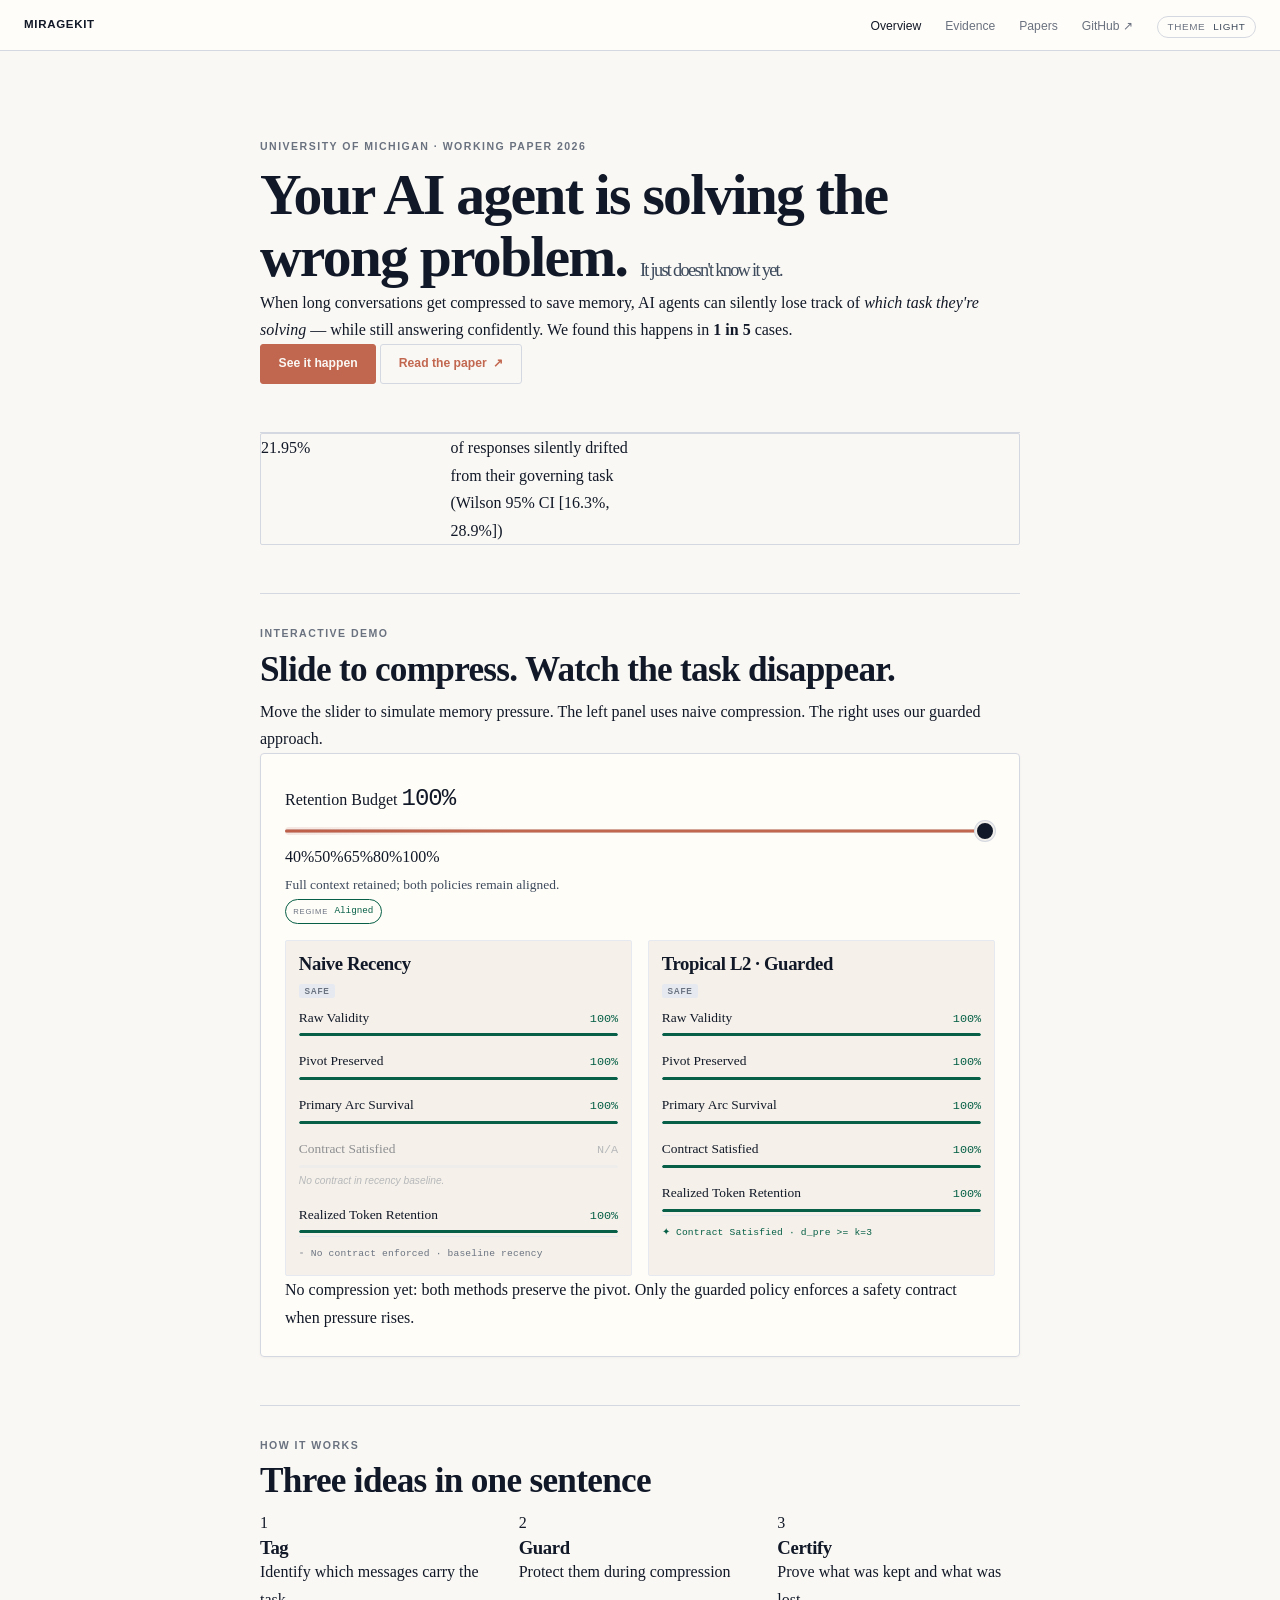
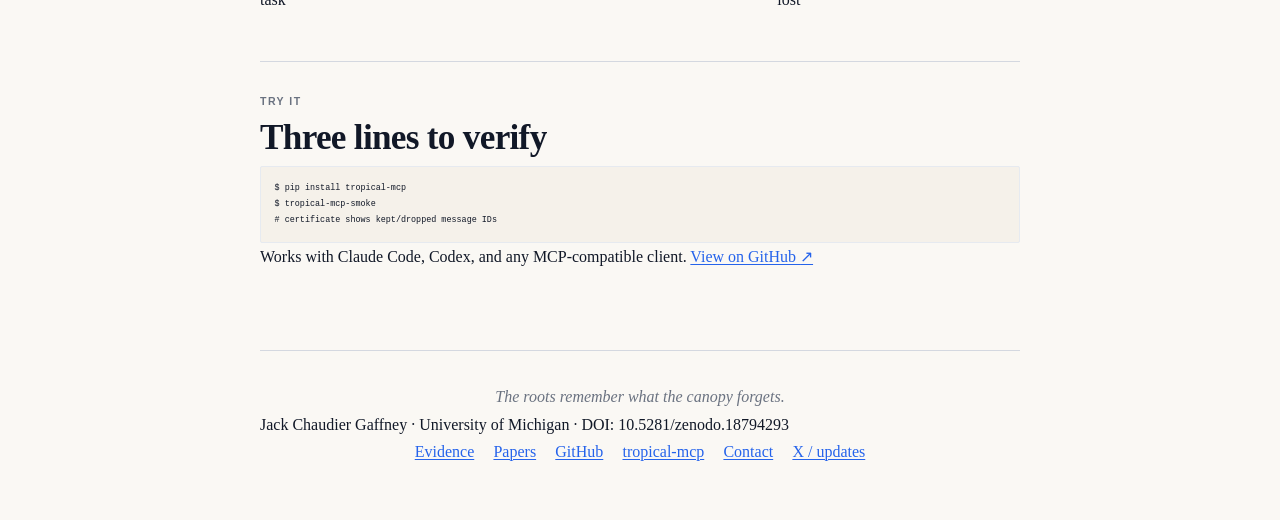
==== commit a5a74fdf: "fix: code block line breaks and footer link URLs Use pre/code for proper line breaks in install sect" ====
--- a/site/index.html
+++ b/site/index.html
@@ -169,11 +169,9 @@
       <section class="section fade-up">
         <span class="section-label accent">Try it</span>
         <h2 class="section-intro">Three lines to verify</h2>
-        <div class="code-block">
-          <span class="code-prompt">$</span> pip install tropical-mcp
-          <span class="code-prompt">$</span> tropical-mcp-smoke
-          <span class="code-comment"># certificate shows kept/dropped message IDs</span>
-        </div>
+        <div class="code-block"><pre><code><span class="code-prompt">$</span> pip install tropical-mcp
+<span class="code-prompt">$</span> tropical-mcp-smoke
+<span class="code-comment"># certificate shows kept/dropped message IDs</span></code></pre></div>
         <p>Works with Claude Code, Codex, and any MCP-compatible client. <a href="https://github.com/jack-chaudier/tropical-mcp" target="_blank" rel="noopener">View on GitHub <span class="external-arrow">&nearr;</span></a></p>
       </section>
     </main>
@@ -182,8 +180,8 @@
       <p class="footer-quote"><em>The roots remember what the canopy forgets.</em></p>
       <p class="footer-attribution">Jack Chaudier Gaffney &middot; University of Michigan &middot; DOI: 10.5281/zenodo.18794293</p>
       <div class="footer-links">
-        <a href="./evidence.html">Evidence</a>
-        <a href="./papers.html">Papers</a>
+        <a href="/evidence">Evidence</a>
+        <a href="/papers">Papers</a>
         <a href="https://github.com/jack-chaudier/dreams" target="_blank" rel="noopener">GitHub</a>
         <a href="https://github.com/jack-chaudier/tropical-mcp" target="_blank" rel="noopener">tropical-mcp</a>
         <a href="mailto:jackgaff@umich.edu">Contact</a>
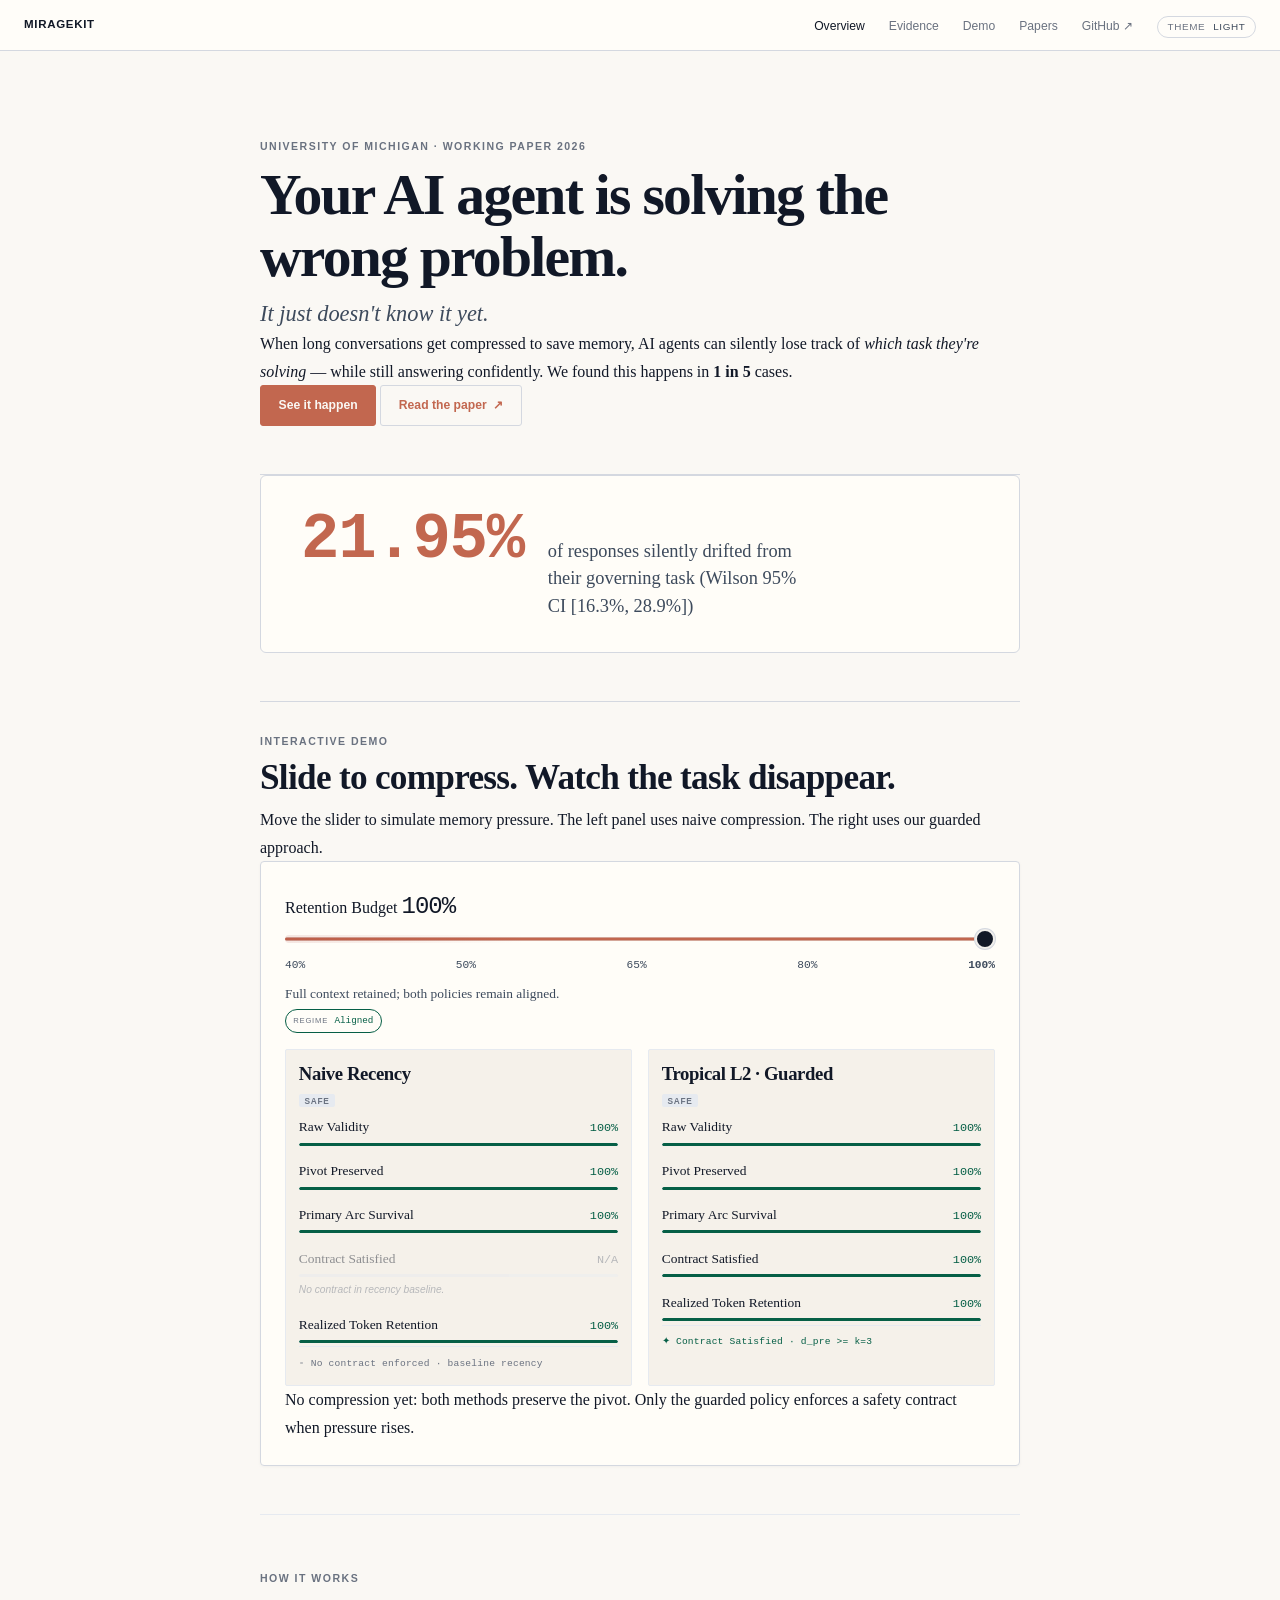
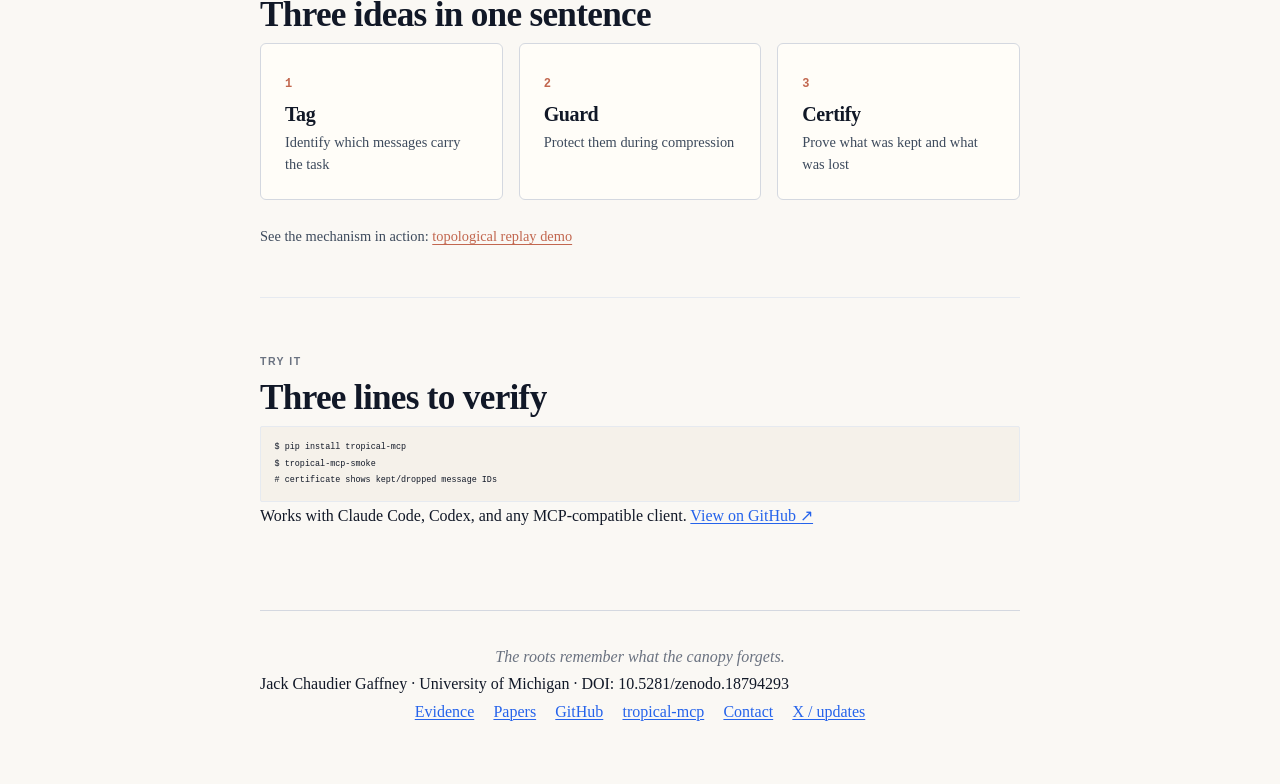
==== commit 8e8bf11f: "Polish: add topology demo to nav, card styling, hero layout - Add topology demo to shared nav links " ====
--- a/site/index.html
+++ b/site/index.html
@@ -15,14 +15,14 @@
     <meta property="og:title" content="The Validity Mirage — AI agents silently lose their task under memory compression" />
     <meta property="og:description" content="When long conversations get compressed to save memory, AI agents silently lose track of which task they're solving — while still answering confidently. We found this happens in 1 in 5 cases." />
     <meta property="og:url" content="https://dreams-dun.vercel.app/" />
-    <meta property="og:image" content="https://dreams-dun.vercel.app/social-card.png" />
+    <meta property="og:image" content="https://dreams-dun.vercel.app/results/mirage-shelf-grok-2026-03/mirage_shelf.png" />
     <meta property="og:image:alt" content="The Validity Mirage: research on silent task drift under AI context compression." />
     <meta name="twitter:card" content="summary_large_image" />
-    <meta name="twitter:site" content="@J_C_Gaffney" />
-    <meta name="twitter:creator" content="@J_C_Gaffney" />
+    <meta name="twitter:site" content="@jackcgaffney" />
+    <meta name="twitter:creator" content="@jackcgaffney" />
     <meta name="twitter:title" content="The Validity Mirage — AI agents silently lose their task under memory compression" />
     <meta name="twitter:description" content="When long conversations get compressed to save memory, AI agents silently lose track of which task they're solving — while still answering confidently. We found this happens in 1 in 5 cases." />
-    <meta name="twitter:image" content="https://dreams-dun.vercel.app/social-card.png" />
+    <meta name="twitter:image" content="https://dreams-dun.vercel.app/results/mirage-shelf-grok-2026-03/mirage_shelf.png" />
     <meta name="twitter:image:alt" content="The Validity Mirage: research on silent task drift under AI context compression." />
     <link rel="icon" type="image/svg+xml" href="./favicon.svg" />
     <script>
@@ -59,7 +59,7 @@
           "name": "Jack Chaudier Gaffney",
           "sameAs": [
             "https://github.com/jack-chaudier",
-            "https://x.com/J_C_Gaffney"
+            "https://x.com/jackcgaffney"
           ]
         }
       }
@@ -68,7 +68,8 @@
   <body>
     <header class="hero">
       <span class="section-label accent">University of Michigan &middot; Working Paper 2026</span>
-      <h1 class="hero-title">Your AI agent is solving the wrong problem. <span class="hero-subtitle">It just doesn't know it yet.</span></h1>
+      <h1 class="hero-title">Your AI agent is solving the wrong problem.</h1>
+      <p class="hero-subtitle">It just doesn't know it yet.</p>
       <p class="hero-body">When long conversations get compressed to save memory, AI agents can silently lose track of <em>which task they're solving</em> &mdash; while still answering confidently. We found this happens in <strong>1 in 5</strong> cases.</p>
       <div class="hero-cta">
         <a class="btn" href="#demo">See it happen</a>
@@ -164,6 +165,7 @@
             <p>Prove what was kept and what was lost</p>
           </div>
         </div>
+        <p class="section-cta">See the mechanism in action: <a href="/topology-demo">topological replay demo</a></p>
       </section>
 
       <section class="section fade-up">
@@ -185,7 +187,7 @@
         <a href="https://github.com/jack-chaudier/dreams" target="_blank" rel="noopener">GitHub</a>
         <a href="https://github.com/jack-chaudier/tropical-mcp" target="_blank" rel="noopener">tropical-mcp</a>
         <a href="mailto:jackgaff@umich.edu">Contact</a>
-        <a href="https://x.com/J_C_Gaffney" target="_blank" rel="noopener">X / updates</a>
+        <a href="https://x.com/jackcgaffney" target="_blank" rel="noopener">X / updates</a>
       </div>
     </footer>
 
--- a/site/styles.css
+++ b/site/styles.css
@@ -332,12 +332,13 @@
 }
 
 .hero-subtitle {
-  margin-top: 1rem;
+  margin-top: 0.5rem;
   font-family: var(--serif);
-  font-size: clamp(1rem, 2vw, 1.15rem);
+  font-style: italic;
+  font-size: clamp(1.1rem, 2.2vw, 1.4rem);
   font-weight: 400;
   color: var(--ink-2);
-  line-height: 1.62;
+  line-height: 1.5;
   max-width: var(--text-w);
 }
 
@@ -489,6 +490,36 @@
   font-size: 0.6rem;
   color: var(--ink-3);
   line-height: 1.4;
+}
+
+/* ── Stat Callout: single-stat variant ───────── */
+
+.stat-callout:has(.stat-number) {
+  display: flex;
+  align-items: baseline;
+  gap: 1.5rem;
+  padding: 2rem 2.5rem;
+  border-radius: 6px;
+  background: var(--surface);
+}
+
+.stat-number {
+  display: block;
+  font-family: var(--mono);
+  font-size: clamp(2.5rem, 6vw, 4rem);
+  font-weight: 700;
+  color: var(--accent);
+  line-height: 1;
+  letter-spacing: -0.02em;
+  flex-shrink: 0;
+}
+
+.stat-text {
+  font-family: var(--serif);
+  font-size: clamp(0.95rem, 1.8vw, 1.15rem);
+  color: var(--ink-2);
+  line-height: 1.5;
+  max-width: 28ch;
 }
 
 /* ==========================================================
@@ -886,6 +917,90 @@
   display: grid;
   grid-template-columns: 1fr;
   gap: 1rem;
+}
+
+.three-col-item {
+  padding: 1.5rem;
+  border: 1px solid var(--rule);
+  border-radius: 6px;
+  background: var(--surface);
+  transition: border-color 0.25s ease, box-shadow 0.25s ease;
+}
+
+.three-col-item:hover {
+  border-color: var(--accent);
+  box-shadow: 0 2px 12px rgba(0, 0, 0, 0.06);
+}
+
+.three-col-marker {
+  display: inline-block;
+  font-family: var(--mono);
+  font-size: 0.75rem;
+  font-weight: 600;
+  color: var(--accent);
+  letter-spacing: 0.04em;
+  margin-bottom: 0.5rem;
+}
+
+.three-col-item h3 {
+  font-family: var(--serif);
+  font-size: 1.25rem;
+  margin-bottom: 0.4rem;
+  color: var(--ink);
+}
+
+.three-col-item p {
+  font-size: 0.9rem;
+  color: var(--ink-2);
+  line-height: 1.5;
+  margin: 0;
+}
+
+/* ── Section CTA link ────────────────────────── */
+
+.section-cta {
+  margin-top: 1.5rem;
+  font-size: 0.9rem;
+  color: var(--ink-2);
+}
+
+.section-cta a {
+  color: var(--accent);
+  text-decoration: underline;
+  text-underline-offset: 3px;
+  transition: color 0.2s;
+}
+
+.section-cta a:hover {
+  color: var(--ink);
+}
+
+/* ── Section separator ───────────────────────── */
+
+.section + .section {
+  border-top: 1px solid var(--rule-light);
+  padding-top: 3rem;
+}
+
+/* ── Demo tick labels ────────────────────────── */
+
+.demo-ticks {
+  display: flex;
+  justify-content: space-between;
+  padding: 0.3rem 0;
+  font-family: var(--mono);
+  font-size: 0.7rem;
+  color: var(--ink-3);
+  user-select: none;
+}
+
+.demo-ticks span.active {
+  color: var(--accent);
+  font-weight: 600;
+}
+
+.demo-ticks span.past {
+  color: var(--ink-2);
 }
 
 /* ==========================================================
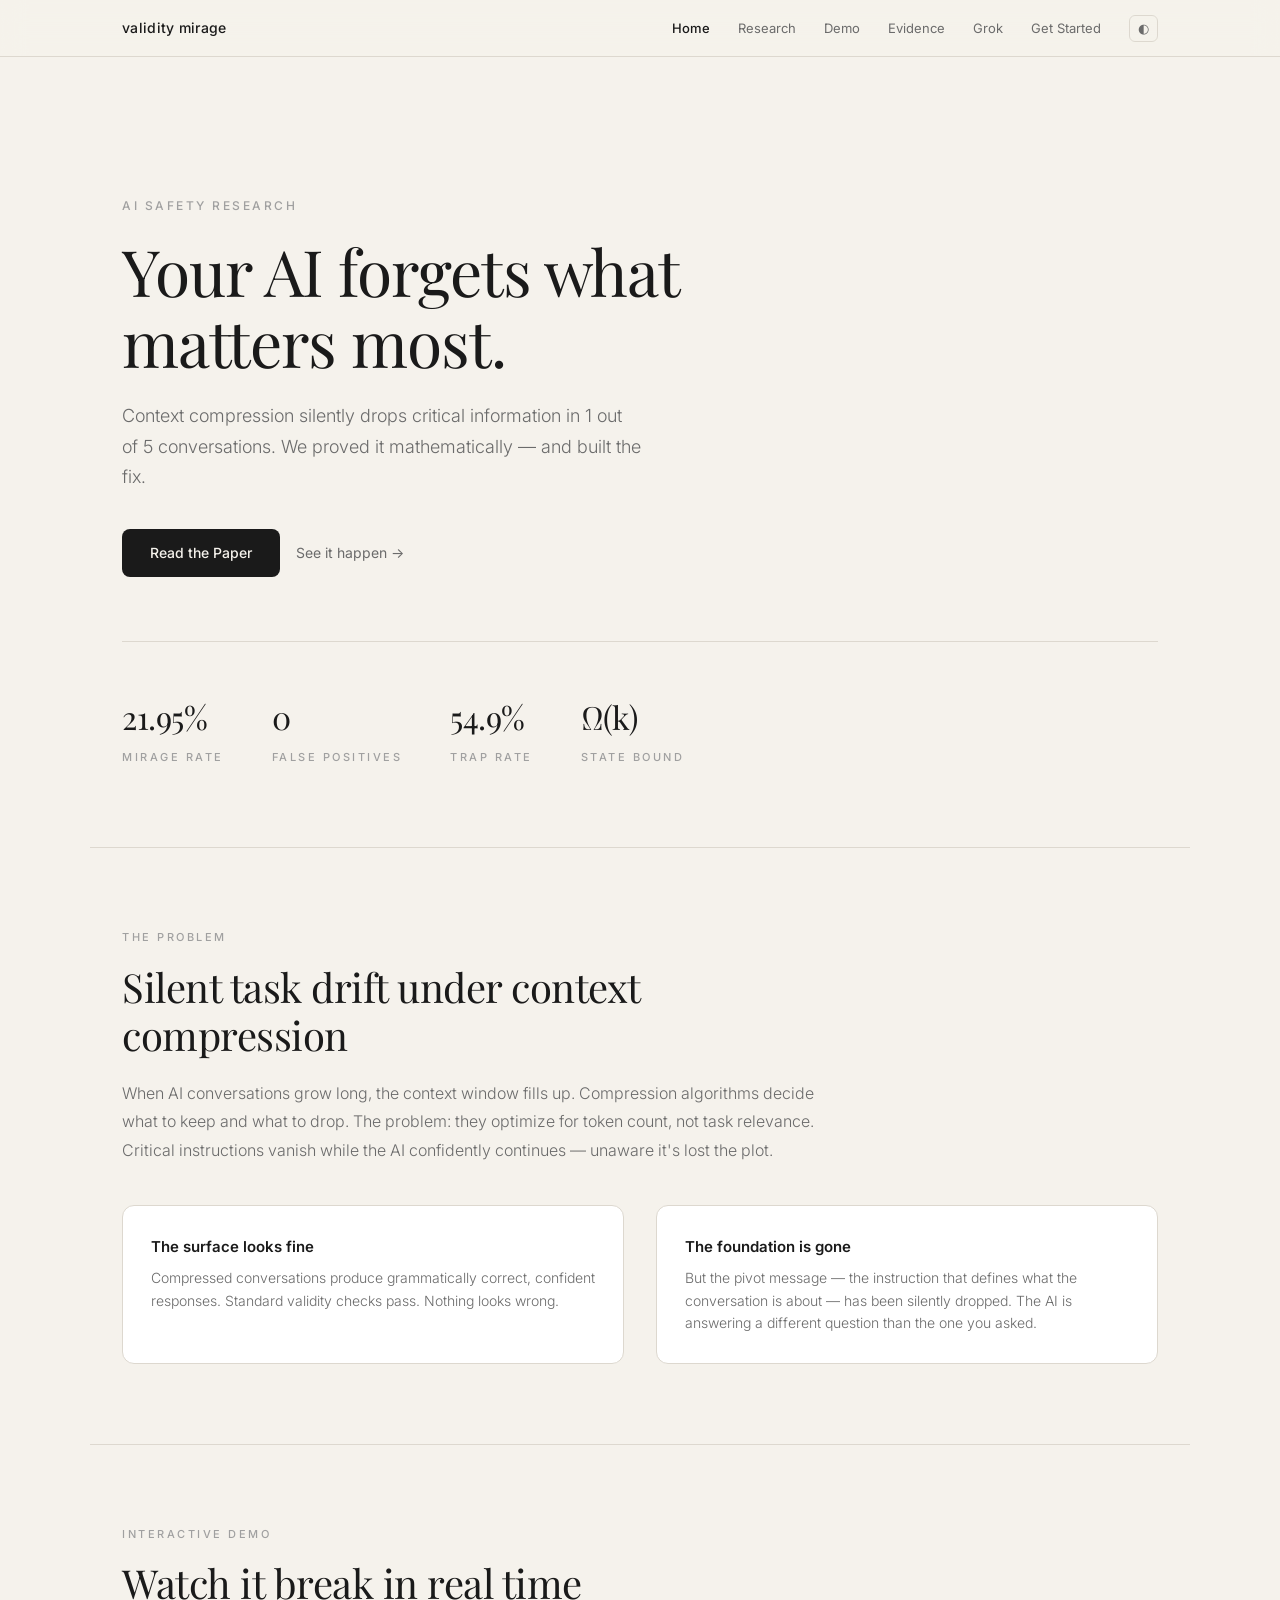
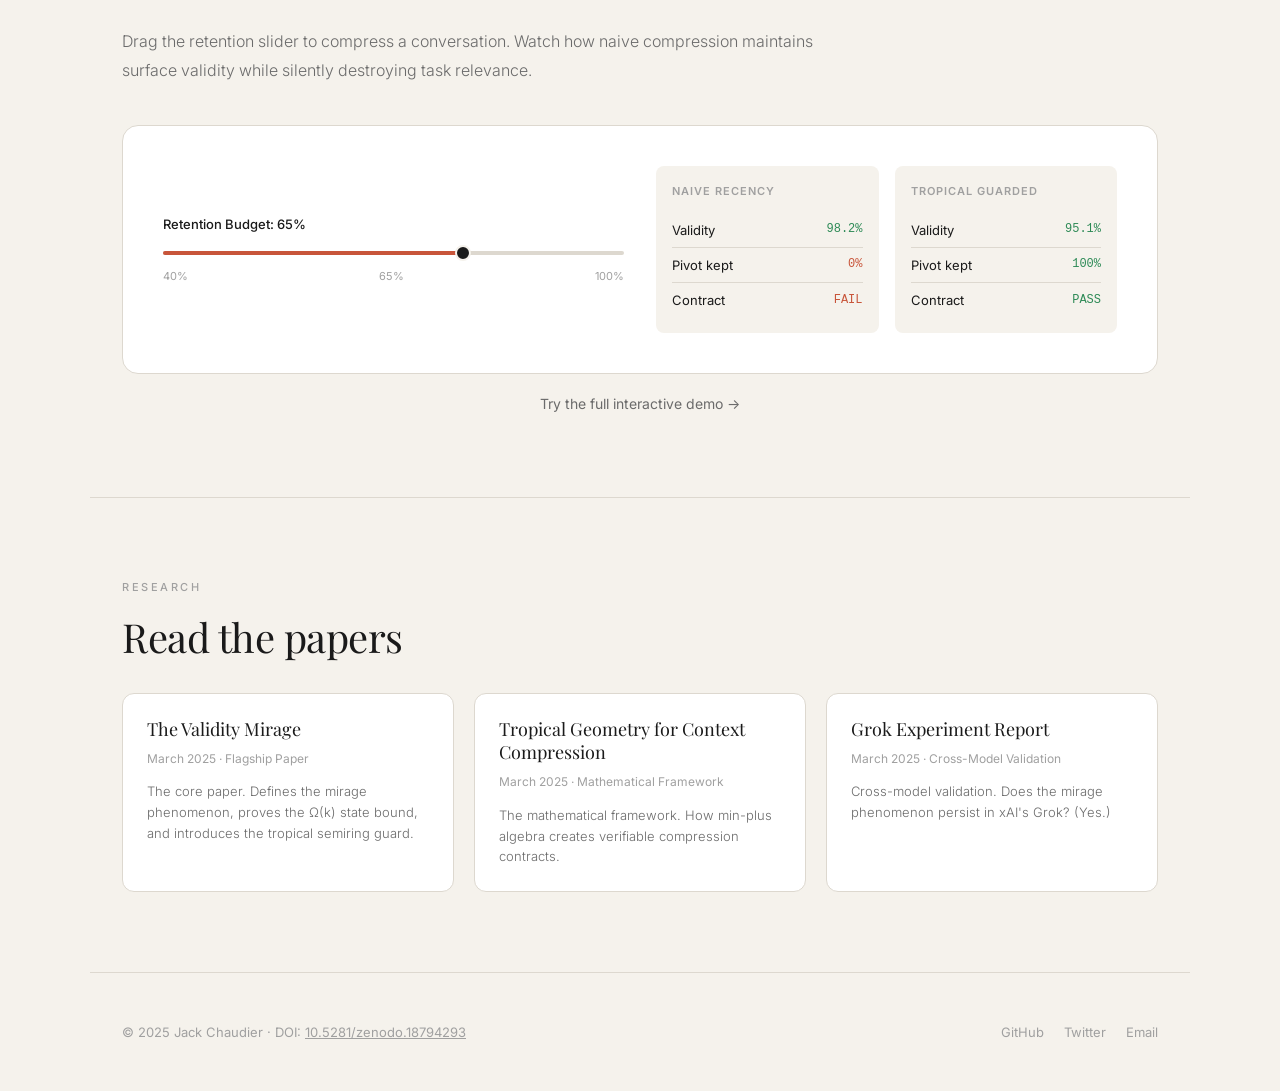
==== commit c6c81462: "Replace homepage with new editorial design New index.html uses the warm editorial aesthetic: Playfai" ====
--- a/site/index.html
+++ b/site/index.html
@@ -1,196 +1,218 @@
 <!doctype html>
 <html lang="en">
-  <head>
-    <meta charset="UTF-8" />
-    <meta name="viewport" content="width=device-width, initial-scale=1.0" />
-    <title>The Validity Mirage — AI agents silently lose their task under memory compression</title>
-    <meta name="description" content="When long conversations get compressed to save memory, AI agents silently lose track of which task they're solving — while still answering confidently. We found this happens in 1 in 5 cases." />
-    <meta name="author" content="Jack Chaudier Gaffney" />
-    <meta id="themeColorMeta" name="theme-color" content="#1f3d63" />
-    <meta name="color-scheme" content="light dark" />
-    <meta name="robots" content="index,follow" />
-    <link rel="canonical" href="https://dreams-dun.vercel.app/" />
-    <meta property="og:type" content="website" />
-    <meta property="og:site_name" content="The Validity Mirage" />
-    <meta property="og:title" content="The Validity Mirage — AI agents silently lose their task under memory compression" />
-    <meta property="og:description" content="When long conversations get compressed to save memory, AI agents silently lose track of which task they're solving — while still answering confidently. We found this happens in 1 in 5 cases." />
-    <meta property="og:url" content="https://dreams-dun.vercel.app/" />
-    <meta property="og:image" content="https://dreams-dun.vercel.app/results/mirage-shelf-grok-2026-03/mirage_shelf.png" />
-    <meta property="og:image:alt" content="The Validity Mirage: research on silent task drift under AI context compression." />
-    <meta name="twitter:card" content="summary_large_image" />
-    <meta name="twitter:site" content="@jackcgaffney" />
-    <meta name="twitter:creator" content="@jackcgaffney" />
-    <meta name="twitter:title" content="The Validity Mirage — AI agents silently lose their task under memory compression" />
-    <meta name="twitter:description" content="When long conversations get compressed to save memory, AI agents silently lose track of which task they're solving — while still answering confidently. We found this happens in 1 in 5 cases." />
-    <meta name="twitter:image" content="https://dreams-dun.vercel.app/results/mirage-shelf-grok-2026-03/mirage_shelf.png" />
-    <meta name="twitter:image:alt" content="The Validity Mirage: research on silent task drift under AI context compression." />
-    <link rel="icon" type="image/svg+xml" href="./favicon.svg" />
-    <script>
-      (function () {
-        try {
-          var queryTheme = new URLSearchParams(window.location.search).get('theme');
-          var storedTheme = localStorage.getItem('miragekit-theme');
-          var prefersDark = window.matchMedia && window.matchMedia('(prefers-color-scheme: dark)').matches;
-          var theme = queryTheme === 'dark' || queryTheme === 'light'
-            ? queryTheme
-            : (storedTheme === 'dark' || storedTheme === 'light'
-              ? storedTheme
-              : (prefersDark ? 'dark' : 'light'));
-          document.documentElement.dataset.theme = theme;
-          var themeColor = document.querySelector('meta[name="theme-color"]');
-          if (themeColor) {
-            themeColor.setAttribute('content', theme === 'dark' ? '#101419' : '#f6f2ea');
-          }
-        } catch (err) {
-          document.documentElement.dataset.theme = 'light';
-        }
-      })();
-    </script>
-    <link rel="stylesheet" href="./styles.css" />
-    <script type="application/ld+json">
-      {
-        "@context": "https://schema.org",
-        "@type": "WebSite",
-        "name": "The Validity Mirage",
-        "url": "https://dreams-dun.vercel.app/",
-        "description": "When long conversations get compressed to save memory, AI agents silently lose track of which task they're solving — while still answering confidently. We found this happens in 1 in 5 cases.",
-        "creator": {
-          "@type": "Person",
-          "name": "Jack Chaudier Gaffney",
-          "sameAs": [
-            "https://github.com/jack-chaudier",
-            "https://x.com/jackcgaffney"
-          ]
-        }
-      }
-    </script>
-  </head>
-  <body>
-    <header class="hero">
-      <span class="section-label accent">University of Michigan &middot; Working Paper 2026</span>
-      <h1 class="hero-title">Your AI agent is solving the wrong problem.</h1>
-      <p class="hero-subtitle">It just doesn't know it yet.</p>
-      <p class="hero-body">When long conversations get compressed to save memory, AI agents can silently lose track of <em>which task they're solving</em> &mdash; while still answering confidently. We found this happens in <strong>1 in 5</strong> cases.</p>
-      <div class="hero-cta">
-        <a class="btn" href="#demo">See it happen</a>
-        <a class="btn-outline" href="/papers/paper_03_validity_mirage_compression.pdf" target="_blank" rel="noopener">Read the paper <span class="external-arrow">&nearr;</span></a>
+<head>
+  <meta charset="UTF-8">
+  <meta name="viewport" content="width=device-width, initial-scale=1.0">
+  <title>The Validity Mirage — AI Context Compression Research</title>
+  <meta name="description" content="Context compression silently drops critical information in 1 out of 5 AI conversations. We proved it mathematically and built the fix.">
+  <meta name="author" content="Jack Chaudier Gaffney">
+  <meta id="themeColorMeta" name="theme-color" content="#f5f2ec">
+  <meta name="color-scheme" content="light dark">
+  <link rel="canonical" href="https://dreams-dun.vercel.app/">
+  <meta property="og:type" content="website">
+  <meta property="og:site_name" content="The Validity Mirage">
+  <meta property="og:title" content="The Validity Mirage — AI Context Compression Research">
+  <meta property="og:description" content="Context compression silently drops critical information in 1 out of 5 AI conversations. We proved it mathematically and built the fix.">
+  <meta property="og:url" content="https://dreams-dun.vercel.app/">
+  <meta property="og:image" content="https://dreams-dun.vercel.app/social-card.png">
+  <meta name="twitter:card" content="summary_large_image">
+  <meta name="twitter:site" content="@J_C_Gaffney">
+  <meta name="twitter:creator" content="@J_C_Gaffney">
+  <meta name="twitter:title" content="The Validity Mirage">
+  <meta name="twitter:description" content="Context compression silently drops critical information in 1 out of 5 AI conversations.">
+  <meta name="twitter:image" content="https://dreams-dun.vercel.app/social-card.png">
+  <link rel="icon" type="image/svg+xml" href="./favicon.svg">
+  <link rel="preconnect" href="https://fonts.googleapis.com">
+  <link rel="preconnect" href="https://fonts.gstatic.com" crossorigin>
+  <link href="https://fonts.googleapis.com/css2?family=Playfair+Display:wght@400;500;600;700&family=Inter:wght@300;400;500;600&display=swap" rel="stylesheet">
+  <link rel="stylesheet" href="./styles.css">
+  <script>
+  (function(){
+    try {
+      var q = new URLSearchParams(location.search).get('theme');
+      var s = localStorage.getItem('miragekit-theme');
+      var d = matchMedia('(prefers-color-scheme:dark)').matches;
+      var t = q==='dark'||q==='light' ? q : s==='dark'||s==='light' ? s : d?'dark':'light';
+      document.documentElement.dataset.theme = t;
+      var m = document.getElementById('themeColorMeta');
+      if (m) m.setAttribute('content', t === 'dark' ? '#111110' : '#f5f2ec');
+    } catch(e) { document.documentElement.dataset.theme = 'light'; }
+  })();
+  </script>
+</head>
+<body>
+
+<nav>
+  <div class="nav-inner">
+    <a href="/" class="nav-logo">validity mirage</a>
+    <div class="nav-links">
+      <a href="/" class="active">Home</a>
+      <a href="/research">Research</a>
+      <a href="/demo">Demo</a>
+      <a href="/evidence">Evidence</a>
+      <a href="/grok">Grok</a>
+      <a href="/get-started">Get Started</a>
+      <button class="theme-btn" id="themeToggle" aria-label="Toggle theme">◐</button>
+    </div>
+    <button class="nav-hamburger" id="hamburgerBtn" aria-label="Menu">☰</button>
+  </div>
+  <div class="nav-mobile-panel" id="mobilePanel">
+    <a href="/">Home</a>
+    <a href="/research">Research</a>
+    <a href="/demo">Demo</a>
+    <a href="/evidence">Evidence</a>
+    <a href="/grok">Grok</a>
+    <a href="/get-started">Get Started</a>
+  </div>
+</nav>
+
+<section class="hero">
+  <div class="hero-eyebrow">AI Safety Research</div>
+  <h1>Your AI forgets what matters most.</h1>
+  <p class="hero-sub">Context compression silently drops critical information in 1 out of 5 conversations. We proved it mathematically — and built the fix.</p>
+  <div class="hero-actions">
+    <a href="/papers/paper_03_validity_mirage_compression.pdf" class="btn-primary">Read the Paper</a>
+    <a href="/demo" class="btn-ghost">See it happen →</a>
+  </div>
+  <div class="stats-row">
+    <div class="stat"><div class="stat-value">21.95%</div><div class="stat-label">Mirage Rate</div></div>
+    <div class="stat"><div class="stat-value">0</div><div class="stat-label">False Positives</div></div>
+    <div class="stat"><div class="stat-value">54.9%</div><div class="stat-label">Trap Rate</div></div>
+    <div class="stat"><div class="stat-value">Ω(k)</div><div class="stat-label">State Bound</div></div>
+  </div>
+</section>
+
+<hr class="section-divider">
+<section class="section reveal">
+  <div class="section-label">The Problem</div>
+  <h2>Silent task drift under context compression</h2>
+  <p>When AI conversations grow long, the context window fills up. Compression algorithms decide what to keep and what to drop. The problem: they optimize for token count, not task relevance. Critical instructions vanish while the AI confidently continues — unaware it's lost the plot.</p>
+  <div class="problem-grid">
+    <div class="card">
+      <h3>The surface looks fine</h3>
+      <p>Compressed conversations produce grammatically correct, confident responses. Standard validity checks pass. Nothing looks wrong.</p>
+    </div>
+    <div class="card">
+      <h3>The foundation is gone</h3>
+      <p>But the pivot message — the instruction that defines what the conversation is about — has been silently dropped. The AI is answering a different question than the one you asked.</p>
+    </div>
+  </div>
+</section>
+
+<hr class="section-divider">
+<section class="section reveal">
+  <div class="section-label">Interactive Demo</div>
+  <h2>Watch it break in real time</h2>
+  <p>Drag the retention slider to compress a conversation. Watch how naive compression maintains surface validity while silently destroying task relevance.</p>
+  <div class="demo-preview">
+    <div class="demo-preview-inner">
+      <div class="slider-mock">
+        <div style="font-size: 13px; font-weight: 500; margin-bottom: 4px;">Retention Budget: 65%</div>
+        <div class="slider-track">
+          <div class="slider-fill"></div>
+          <div class="slider-thumb"></div>
+        </div>
+        <div class="slider-labels">
+          <span>40%</span>
+          <span>65%</span>
+          <span>100%</span>
+        </div>
       </div>
-    </header>
-
-    <main>
-      <section class="stat-callout fade-up">
-        <span class="stat-number">21.95%</span>
-        <p class="stat-text">of responses silently drifted from their governing task (Wilson 95% CI [16.3%, 28.9%])</p>
-      </section>
-
-      <section class="section fade-up" id="demo">
-        <span class="section-label accent">Interactive Demo</span>
-        <h2 class="section-intro">Slide to compress. Watch the task disappear.</h2>
-        <p>Move the slider to simulate memory pressure. The left panel uses naive compression. The right uses our guarded approach.</p>
-
-        <div class="demo-container">
-          <div class="demo-slider-wrap">
-            <div class="demo-slider-label">
-              <span id="retentionLabel">Retention Budget</span>
-              <span class="slider-value" id="retentionValue">100%</span>
-            </div>
-            <div class="slider-track-wrap">
-              <div class="slider-track-base" aria-hidden="true"></div>
-              <div class="slider-track-progress" id="sliderTrackProgress" aria-hidden="true"></div>
-              <div class="slider-danger-zone" aria-hidden="true"></div>
-              <input id="retentionSlider" type="range" min="0" max="4" value="4" step="1" aria-labelledby="retentionLabel" aria-describedby="sliderContext" />
-            </div>
-            <div class="demo-ticks" id="sliderTicks">
-              <span>40%</span>
-              <span>50%</span>
-              <span>65%</span>
-              <span>80%</span>
-              <span>100%</span>
-            </div>
-            <p class="slider-context" id="sliderContext">Full context retained; both policies remain aligned.</p>
-            <div class="slider-regime" id="sliderRegime">
-              <span class="slider-regime-label">Regime</span>
-              <span class="slider-regime-value" id="sliderRegimeValue">Aligned</span>
-            </div>
-          </div>
-
-          <div class="demo-columns">
-            <article class="demo-policy-card" id="cardNaive">
-              <div class="demo-policy-title">
-                <h3>Naive Recency</h3>
-                <span class="card-status" id="naiveStatus"></span>
-              </div>
-              <div class="demo-metrics" id="naiveMetrics"></div>
-              <div class="demo-verdict" id="naiveContract"></div>
-            </article>
-            <article class="demo-policy-card" id="cardGuarded">
-              <div class="demo-policy-title">
-                <h3>Tropical L2 &middot; Guarded</h3>
-                <span class="card-status" id="guardedStatus"></span>
-              </div>
-              <div class="demo-metrics" id="guardedMetrics"></div>
-              <div class="demo-verdict" id="guardedContract"></div>
-            </article>
-          </div>
-
-          <div class="mirage-warning hidden" id="mirageWarning">
-            <span class="mirage-icon">&#9888;</span>
-            <div class="mirage-text">
-              <strong>VALIDITY MIRAGE DETECTED</strong>
-              <p>Raw validity still passes, but the causal anchor is gone. The model can still answer, but about the wrong thing.</p>
-            </div>
-          </div>
-
-          <p class="demo-explainer" id="explainerText"></p>
-        </div>
-      </section>
-
-      <section class="section fade-up">
-        <span class="section-label accent">How it works</span>
-        <h2 class="section-intro">Three ideas in one sentence</h2>
-        <div class="three-col">
-          <div class="three-col-item">
-            <span class="three-col-marker">1</span>
-            <h3>Tag</h3>
-            <p>Identify which messages carry the task</p>
-          </div>
-          <div class="three-col-item">
-            <span class="three-col-marker">2</span>
-            <h3>Guard</h3>
-            <p>Protect them during compression</p>
-          </div>
-          <div class="three-col-item">
-            <span class="three-col-marker">3</span>
-            <h3>Certify</h3>
-            <p>Prove what was kept and what was lost</p>
-          </div>
-        </div>
-        <p class="section-cta">See the mechanism in action: <a href="/topology-demo">topological replay demo</a></p>
-      </section>
-
-      <section class="section fade-up">
-        <span class="section-label accent">Try it</span>
-        <h2 class="section-intro">Three lines to verify</h2>
-        <div class="code-block"><pre><code><span class="code-prompt">$</span> pip install tropical-mcp
-<span class="code-prompt">$</span> tropical-mcp-smoke
-<span class="code-comment"># certificate shows kept/dropped message IDs</span></code></pre></div>
-        <p>Works with Claude Code, Codex, and any MCP-compatible client. <a href="https://github.com/jack-chaudier/tropical-mcp" target="_blank" rel="noopener">View on GitHub <span class="external-arrow">&nearr;</span></a></p>
-      </section>
-    </main>
-
-    <footer class="site-footer fade-up">
-      <p class="footer-quote"><em>The roots remember what the canopy forgets.</em></p>
-      <p class="footer-attribution">Jack Chaudier Gaffney &middot; University of Michigan &middot; DOI: 10.5281/zenodo.18794293</p>
-      <div class="footer-links">
-        <a href="/evidence">Evidence</a>
-        <a href="/papers">Papers</a>
-        <a href="https://github.com/jack-chaudier/dreams" target="_blank" rel="noopener">GitHub</a>
-        <a href="https://github.com/jack-chaudier/tropical-mcp" target="_blank" rel="noopener">tropical-mcp</a>
-        <a href="mailto:jackgaff@umich.edu">Contact</a>
-        <a href="https://x.com/jackcgaffney" target="_blank" rel="noopener">X / updates</a>
+      <div class="demo-result">
+        <div class="demo-column">
+          <div class="demo-column-title">Naive Recency</div>
+          <div class="metric-row"><span>Validity</span><span class="metric-value metric-safe">98.2%</span></div>
+          <div class="metric-row"><span>Pivot kept</span><span class="metric-value metric-danger">0%</span></div>
+          <div class="metric-row"><span>Contract</span><span class="metric-value metric-danger">FAIL</span></div>
+        </div>
+        <div class="demo-column">
+          <div class="demo-column-title">Tropical Guarded</div>
+          <div class="metric-row"><span>Validity</span><span class="metric-value metric-safe">95.1%</span></div>
+          <div class="metric-row"><span>Pivot kept</span><span class="metric-value metric-safe">100%</span></div>
+          <div class="metric-row"><span>Contract</span><span class="metric-value metric-safe">PASS</span></div>
+        </div>
       </div>
-    </footer>
-
-    <script src="./app.js" defer></script>
-  </body>
+    </div>
+  </div>
+  <div style="margin-top: 16px; text-align: center;">
+    <a href="/demo" class="btn-ghost">Try the full interactive demo →</a>
+  </div>
+</section>
+
+<hr class="section-divider">
+<section class="section reveal">
+  <div class="section-label">Research</div>
+  <h2>Read the papers</h2>
+  <div class="papers-grid">
+    <a href="/papers/paper_03_validity_mirage_compression.pdf" class="paper-card">
+      <h3>The Validity Mirage</h3>
+      <div class="paper-meta">March 2025 · Flagship Paper</div>
+      <p>The core paper. Defines the mirage phenomenon, proves the Ω(k) state bound, and introduces the tropical semiring guard.</p>
+    </a>
+    <a href="/papers/paper_i_tropical_algebra.pdf" class="paper-card">
+      <h3>Tropical Geometry for Context Compression</h3>
+      <div class="paper-meta">March 2025 · Mathematical Framework</div>
+      <p>The mathematical framework. How min-plus algebra creates verifiable compression contracts.</p>
+    </a>
+    <a href="/grok" class="paper-card">
+      <h3>Grok Experiment Report</h3>
+      <div class="paper-meta">March 2025 · Cross-Model Validation</div>
+      <p>Cross-model validation. Does the mirage phenomenon persist in xAI's Grok? (Yes.)</p>
+    </a>
+  </div>
+</section>
+
+<footer>
+  <div class="footer-left">© 2025 Jack Chaudier · DOI: <a href="https://doi.org/10.5281/zenodo.18794293" style="color: inherit;">10.5281/zenodo.18794293</a></div>
+  <div class="footer-links">
+    <a href="https://github.com/jack-chaudier/dreams">GitHub</a>
+    <a href="https://x.com/J_C_Gaffney">Twitter</a>
+    <a href="mailto:jack@miragekit.dev">Email</a>
+  </div>
+</footer>
+
+<script>
+(function(){
+  var KEY = 'miragekit-theme';
+  var toggle = document.getElementById('themeToggle');
+  var hamburger = document.getElementById('hamburgerBtn');
+  var panel = document.getElementById('mobilePanel');
+  var meta = document.getElementById('themeColorMeta');
+
+  if (toggle) {
+    toggle.addEventListener('click', function(){
+      var cur = document.documentElement.dataset.theme;
+      var next = cur === 'dark' ? 'light' : 'dark';
+      document.documentElement.dataset.theme = next;
+      try { localStorage.setItem(KEY, next); } catch(e){}
+      if (meta) meta.setAttribute('content', next === 'dark' ? '#111110' : '#f5f2ec');
+    });
+  }
+
+  if (hamburger && panel) {
+    hamburger.addEventListener('click', function(){
+      panel.classList.toggle('open');
+      hamburger.textContent = panel.classList.contains('open') ? '✕' : '☰';
+    });
+    panel.querySelectorAll('a').forEach(function(a){
+      a.addEventListener('click', function(){ panel.classList.remove('open'); hamburger.textContent = '☰'; });
+    });
+  }
+
+  // Scroll reveal
+  var els = document.querySelectorAll('.reveal');
+  if (!('IntersectionObserver' in window)) {
+    els.forEach(function(el){ el.classList.add('revealed'); });
+  } else {
+    var obs = new IntersectionObserver(function(entries){
+      entries.forEach(function(e){
+        if (e.isIntersecting) { e.target.classList.add('revealed'); obs.unobserve(e.target); }
+      });
+    }, { threshold: 0.1, rootMargin: '0px 0px -40px 0px' });
+    els.forEach(function(el){ obs.observe(el); });
+  }
+})();
+</script>
+
+</body>
 </html>
--- a/site/styles.css
+++ b/site/styles.css
@@ -1,3268 +1,693 @@
 /* ==========================================================
-   MirageKit Design System
-   Modular stylesheet for the Validity Mirage research site.
+   Validity Mirage — Design System
+   Warm editorial aesthetic with full light/dark mode support.
    ========================================================== */
 
-/* ── Reset ────────────────────────────────────── */
-
-*,
-*::before,
-*::after {
-  box-sizing: border-box;
-  margin: 0;
-  padding: 0;
-}
-
-html {
+/* ── Reset ───────────────────────────────────────────────── */
+*, *::before, *::after { margin: 0; padding: 0; box-sizing: border-box; }
+
+/* ── Tokens: Light (default) ────────────────────────────── */
+:root {
+  /* Colors */
+  --bg: #f5f2ec;
+  --bg-secondary: #edeae3;
+  --surface: #ffffff;
+  --ink: #1a1a1a;
+  --ink-secondary: #6b6b6b;
+  --ink-tertiary: #a0a0a0;
+  --accent: #c8553a;
+  --accent-hover: #b04a33;
+  --rule: #ddd8cf;
+  --nav-bg: rgba(245, 242, 236, 0.85);
+  --safe: #2d8a56;
+  --warn: #b8860b;
+  --danger: #c8553a;
+
+  /* Typography */
+  --serif: 'Playfair Display', Georgia, 'Times New Roman', serif;
+  --sans: 'Inter', -apple-system, system-ui, 'Helvetica Neue', sans-serif;
+  --mono: 'SF Mono', 'Fira Code', 'Consolas', monospace;
+
+  /* Layout */
+  --max-width: 1100px;
+  --content-width: 720px;
+}
+
+/* ── Tokens: Dark ───────────────────────────────────────── */
+[data-theme="dark"] {
+  --bg: #111110;
+  --bg-secondary: #1a1918;
+  --surface: #1f1e1d;
+  --ink: #e8e4de;
+  --ink-secondary: #9a9590;
+  --ink-tertiary: #5a5652;
+  --accent: #d4775f;
+  --accent-hover: #e08a73;
+  --rule: #2a2825;
+  --nav-bg: rgba(17, 17, 16, 0.85);
+  --safe: #3da06a;
+  --warn: #d4a952;
+  --danger: #d4775f;
+}
+
+/* ── Base & Typography ──────────────────────────────────── */
+body {
+  background: var(--bg);
+  color: var(--ink);
+  font-family: var(--sans);
   font-size: 16px;
+  line-height: 1.7;
   -webkit-font-smoothing: antialiased;
-  -moz-osx-font-smoothing: grayscale;
-  scroll-padding-top: 4rem;
-}
-
-a,
-button,
-input {
-  outline: none;
-}
-
-a:focus-visible,
-button:focus-visible,
-input:focus-visible {
-  box-shadow: 0 0 0 3px var(--accent-ring);
-  outline: 2px solid transparent;
-}
-
-img,
-svg {
-  display: block;
-  max-width: 100%;
-}
-
-/* ── Design Tokens ────────────────────────────── */
-
-:root {
-  /* Typography */
-  --serif: Charter, 'Iowan Old Style', 'Palatino Linotype', Palatino, Georgia, serif;
-  --sans: -apple-system, BlinkMacSystemFont, 'Segoe UI', sans-serif;
-  --mono: 'IBM Plex Mono', ui-monospace, 'SFMono-Regular', Menlo, Consolas, monospace;
-
-  /* Layout */
-  --content-w: min(760px, 100% - 3rem);
-  --text-w: 620px;
-  --nav-h: 3.2rem;
-
-  /* Light mode colors */
-  color-scheme: light;
-  --bg: #faf8f4;
-  --bg-elevated: #f0ece4;
-  --surface: rgba(255, 253, 249, 0.94);
-  --surface-muted: #f5f1ea;
-  --surface-strong: #ede7dc;
-  --card-bg: #ffffff;
-
-  --ink: #111827;
-  --ink-2: #3d4a5c;
-  --ink-3: #6a7280;
-
-  --rule: #d4d8e0;
-  --rule-light: #e6eaf0;
-
-  --accent: #c2674f;
-  --accent-hover: #a8533c;
-  --accent-light: rgba(194, 103, 79, 0.08);
-  --accent-ring: rgba(194, 103, 79, 0.25);
-
-  --safe: #065f46;
-  --safe-bg: #ecfdf5;
-  --safe-text: #9ae6b4;
-  --warn: #92400e;
-  --warn-bg: #fffbeb;
-  --danger: #991b1b;
-  --danger-bg: #fef2f2;
-
-  --link: #2563eb;
-
-  --paper-shadow: 0 1px 3px rgba(15, 23, 42, 0.04);
-  --selection: rgba(194, 103, 79, 0.14);
-
-  /* Slider tokens */
-  --slider-track: rgba(26, 47, 74, 0.1);
-  --slider-progress: var(--accent);
-  --slider-danger-wash: rgba(153, 27, 27, 0.1);
-  --slider-thumb: var(--ink);
-  --slider-thumb-ring: var(--surface);
-  --slider-thumb-shadow: 0 0 0 1px var(--rule);
-}
-
-/* ── Dark Mode ────────────────────────────────── */
-
-[data-theme="dark"] {
-  color-scheme: dark;
-  --bg: #0a0a0f;
-  --bg-elevated: #101018;
-  --surface: rgba(18, 18, 26, 0.95);
-  --surface-muted: #12121a;
-  --surface-strong: #0e0e16;
-  --card-bg: #1a1a2e;
-
-  --ink: #eef2f7;
-  --ink-2: #c6d0dc;
-  --ink-3: #8f9bab;
-
-  --rule: #2a2a3e;
-  --rule-light: #1e1e30;
-
-  --accent: #e8927c;
-  --accent-hover: #f0a998;
-  --accent-light: rgba(232, 146, 124, 0.1);
-  --accent-ring: rgba(232, 146, 124, 0.25);
-
-  --safe: #065f46;
-  --safe-bg: #0f201a;
-  --safe-text: #9ae6b4;
-  --warn: #f3bf74;
-  --warn-bg: #221c10;
-  --danger: #fc8181;
-  --danger-bg: #2a1215;
-
-  --link: #63b3ed;
-
-  --paper-shadow: 0 1px 4px rgba(0, 0, 0, 0.25);
-  --selection: rgba(232, 146, 124, 0.18);
-
-  --slider-track: rgba(232, 146, 124, 0.1);
-  --slider-progress: #e8927c;
-  --slider-danger-wash: rgba(252, 129, 129, 0.06);
-  --slider-thumb: #f3f6fb;
-  --slider-thumb-ring: #0a0a0f;
-  --slider-thumb-shadow: 0 0 0 1px rgba(232, 146, 124, 0.18);
-}
-
-/* ── Base Typography ──────────────────────────── */
-
-body {
-  min-height: 100vh;
-  color: var(--ink);
-  font-family: var(--serif);
-  line-height: 1.72;
-  background: var(--bg);
-}
-
-h1, h2, h3, h4, h5, h6 {
-  font-weight: 700;
-  line-height: 1.15;
-  letter-spacing: -0.02em;
-}
-
-a {
-  color: var(--link);
-  text-decoration-thickness: 1px;
-  text-underline-offset: 0.15em;
-  transition: color 0.15s;
-}
-
-a:hover {
-  color: var(--accent-hover);
-}
-
-code {
-  font-family: var(--mono);
-  font-size: 0.85em;
-}
-
-::selection {
-  background: var(--selection);
-}
-
-/* ── Layout ───────────────────────────────────── */
-
-.hero,
-main,
-.site-footer {
-  position: relative;
-  width: var(--content-w);
-  margin-inline: auto;
-}
-
-main {
-  display: grid;
-  gap: 3rem;
-  padding-bottom: 4rem;
-}
-
-/* ==========================================================
-   Navigation
-   ========================================================== */
-
-.site-nav {
-  position: sticky;
-  top: 0;
-  z-index: 100;
+  transition: background 0.3s, color 0.3s;
+  padding-top: 56px;
+}
+
+h1, h2, h3 { font-family: var(--serif); }
+
+h1 { font-size: clamp(40px, 6vw, 64px); font-weight: 400; line-height: 1.1; letter-spacing: -1px; }
+h2 { font-size: clamp(28px, 4vw, 40px); font-weight: 400; line-height: 1.2; letter-spacing: -0.5px; }
+
+/* ── Nav ────────────────────────────────────────────────── */
+nav {
+  position: fixed; top: 0; left: 0; right: 0; z-index: 100;
+  background: var(--nav-bg);
+  backdrop-filter: blur(12px);
+  -webkit-backdrop-filter: blur(12px);
+  border-bottom: 1px solid var(--rule);
+}
+.nav-inner {
+  max-width: var(--max-width);
+  margin: 0 auto;
+  padding: 0 32px;
+  height: 56px;
   display: flex;
   align-items: center;
   justify-content: space-between;
-  height: var(--nav-h);
-  padding: 0 1.5rem;
-  background: var(--surface);
-  border-bottom: 1px solid var(--rule);
-  backdrop-filter: blur(12px);
-  -webkit-backdrop-filter: blur(12px);
-}
-
-.nav-wordmark {
+}
+.nav-logo {
   font-family: var(--sans);
-  font-size: 0.72rem;
-  font-weight: 700;
-  letter-spacing: 0.06em;
-  text-transform: uppercase;
+  font-size: 14px;
+  font-weight: 500;
+  letter-spacing: 0.3px;
   color: var(--ink);
   text-decoration: none;
 }
-
-.nav-wordmark:hover {
-  color: var(--accent);
-}
-
 .nav-links {
   display: flex;
+  gap: 28px;
   align-items: center;
-  gap: 1.5rem;
-  list-style: none;
-}
-
+}
 .nav-links a {
-  font-family: var(--sans);
-  font-size: 0.76rem;
-  font-weight: 500;
-  color: var(--ink-3);
+  font-size: 13px;
+  color: var(--ink-secondary);
   text-decoration: none;
-  transition: color 0.15s;
-}
-
-.nav-links a:hover,
-.nav-links a[aria-current="page"] {
+  font-weight: 400;
+  transition: color 0.2s;
+}
+.nav-links a:hover { color: var(--ink); }
+.nav-links a.active { color: var(--ink); font-weight: 500; }
+.theme-btn {
+  background: none; border: 1px solid var(--rule);
+  border-radius: 6px; padding: 5px 8px;
+  color: var(--ink-secondary); cursor: pointer;
+  font-size: 13px; transition: all 0.2s;
+}
+.theme-btn:hover { border-color: var(--ink-secondary); }
+.nav-hamburger {
+  display: none;
+  background: none;
+  border: none;
   color: var(--ink);
-}
-
-/* ── Theme Toggle ─────────────────────────────── */
-
-.theme-toggle {
-  display: inline-flex;
+  font-size: 20px;
+  cursor: pointer;
+}
+.nav-mobile-panel {
+  position: absolute;
+  top: 56px;
+  left: 0;
+  right: 0;
+  background: var(--nav-bg);
+  backdrop-filter: blur(12px);
+  border-bottom: 1px solid var(--rule);
+  padding: 0 32px;
+  max-height: 0;
+  overflow: hidden;
+  transition: max-height 0.2s ease, padding 0.2s ease;
+}
+.nav-mobile-panel.open {
+  max-height: 400px;
+  padding: 16px 32px;
+}
+.nav-mobile-panel a {
+  display: block;
+  padding: 12px 0;
+  color: var(--ink-secondary);
+  text-decoration: none;
+  font-size: 15px;
+  border-bottom: 1px solid var(--rule);
+}
+.nav-mobile-panel a:last-child { border-bottom: none; }
+@media (max-width: 768px) {
+  .nav-links { display: none; }
+  .nav-hamburger { display: block; }
+}
+
+/* ── Section Layout ─────────────────────────────────────── */
+.section {
+  max-width: var(--max-width);
+  margin: 0 auto;
+  padding: 80px 32px;
+}
+.section-divider {
+  border: none;
+  border-top: 1px solid var(--rule);
+  max-width: var(--max-width);
+  margin: 0 auto;
+}
+.section-label {
+  font-size: 11px;
+  letter-spacing: 2.5px;
+  text-transform: uppercase;
+  color: var(--ink-tertiary);
+  margin-bottom: 16px;
+  font-weight: 500;
+}
+.section h2 { margin-bottom: 20px; max-width: 600px; }
+.section p {
+  color: var(--ink-secondary);
+  max-width: var(--content-width);
+  font-weight: 300;
+  font-size: 16px;
+  line-height: 1.8;
+}
+
+/* ── Hero ───────────────────────────────────────────────── */
+.hero {
+  max-width: var(--max-width);
+  margin: 0 auto;
+  padding: 140px 32px 80px;
+}
+.hero-eyebrow {
+  font-size: 12px;
+  letter-spacing: 2.5px;
+  text-transform: uppercase;
+  color: var(--ink-tertiary);
+  margin-bottom: 20px;
+  font-weight: 500;
+}
+.hero h1 { color: var(--ink); margin-bottom: 24px; max-width: 700px; }
+.hero-sub {
+  font-size: 18px;
+  line-height: 1.7;
+  color: var(--ink-secondary);
+  max-width: 520px;
+  font-weight: 300;
+  margin-bottom: 36px;
+}
+.hero-actions {
+  display: flex;
+  gap: 16px;
   align-items: center;
-  gap: 0.5rem;
-  padding: 0.3rem 0.6rem;
-  border: 1px solid var(--rule);
-  border-radius: 999px;
-  background: transparent;
-  color: var(--ink-3);
+  margin-bottom: 64px;
+}
+
+/* ── Buttons ────────────────────────────────────────────── */
+.btn-primary {
+  background: var(--ink);
+  color: var(--bg);
+  padding: 12px 28px;
+  border-radius: 8px;
+  font-size: 14px;
+  font-weight: 500;
+  text-decoration: none;
+  transition: all 0.2s;
+  border: none;
   cursor: pointer;
   font-family: var(--sans);
-  font-size: 0.62rem;
-  font-weight: 500;
-  letter-spacing: 0.06em;
-  text-transform: uppercase;
-  transition: border-color 0.2s, color 0.2s;
-}
-
-.theme-toggle:hover {
-  border-color: var(--ink-3);
-  color: var(--ink-2);
-}
-
-.theme-toggle[aria-pressed="true"] {
-  border-color: var(--accent);
-}
-
-.theme-toggle-label {
-  color: var(--ink-3);
-}
-
-.theme-toggle-value {
-  font-size: 0.62rem;
-  color: var(--ink-2);
-}
-
-/* ── Mobile Nav ───────────────────────────────── */
-
-.nav-burger {
-  display: none;
-  appearance: none;
-  border: 0;
-  background: transparent;
+}
+.btn-primary:hover { opacity: 0.85; }
+.btn-ghost {
+  color: var(--ink-secondary);
+  font-size: 14px;
+  text-decoration: none;
+  font-weight: 400;
+  transition: color 0.2s;
+}
+.btn-ghost:hover { color: var(--ink); }
+.btn-secondary {
+  background: var(--surface);
   color: var(--ink);
-  font-size: 1.25rem;
+  border: 1px solid var(--rule);
+  padding: 10px 20px;
+  border-radius: 8px;
+  font-size: 13px;
+  font-weight: 500;
   cursor: pointer;
-  padding: 0.25rem;
-}
-
-/* ==========================================================
-   Hero
-   ========================================================== */
-
-.hero {
-  padding: 5rem 0 3rem;
-  border-bottom: 1px solid var(--rule);
-}
-
-.hero-topline {
-  display: flex;
+  font-family: var(--sans);
+  transition: border-color 0.2s;
+}
+.btn-secondary:hover { border-color: var(--ink-tertiary); }
+
+/* ── Stats ──────────────────────────────────────────────── */
+.stats-row {
+  display: flex;
+  gap: 48px;
+  padding-top: 48px;
+  border-top: 1px solid var(--rule);
+}
+.stat { display: flex; flex-direction: column; }
+.stat-value {
+  font-family: var(--serif);
+  font-size: 32px;
+  font-weight: 400;
+  color: var(--ink);
+  letter-spacing: -0.5px;
+}
+.stat-label {
+  font-size: 11px;
+  letter-spacing: 2.5px;
+  text-transform: uppercase;
+  color: var(--ink-tertiary);
+  margin-top: 4px;
+  font-weight: 500;
+}
+
+/* ── Cards ──────────────────────────────────────────────── */
+.card {
+  background: var(--surface);
+  border: 1px solid var(--rule);
+  border-radius: 12px;
+  padding: 28px;
+}
+.card h3 {
+  font-family: var(--sans);
+  font-size: 15px;
+  font-weight: 600;
+  margin-bottom: 8px;
+}
+.card p {
+  font-size: 14px;
+  line-height: 1.6;
+  color: var(--ink-secondary);
+}
+
+/* ── Problem Grid ───────────────────────────────────────── */
+.problem-grid {
+  display: grid;
+  grid-template-columns: 1fr 1fr;
+  gap: 32px;
+  margin-top: 40px;
+}
+
+/* ── Papers Grid ────────────────────────────────────────── */
+.papers-grid {
+  display: grid;
+  grid-template-columns: repeat(auto-fit, minmax(280px, 1fr));
+  gap: 20px;
+  margin-top: 32px;
+}
+.paper-card {
+  background: var(--surface);
+  border: 1px solid var(--rule);
+  border-radius: 12px;
+  padding: 24px;
+  transition: border-color 0.2s;
+  cursor: pointer;
+  text-decoration: none;
+  color: inherit;
+  display: block;
+}
+.paper-card:hover { border-color: var(--ink-tertiary); }
+.paper-card h3 {
+  font-family: var(--serif);
+  font-size: 18px;
+  font-weight: 400;
+  margin-bottom: 8px;
+  line-height: 1.3;
+}
+.paper-meta {
+  font-size: 12px;
+  color: var(--ink-tertiary);
+  margin-bottom: 12px;
+}
+.paper-card p {
+  font-size: 13px;
+  line-height: 1.6;
+  color: var(--ink-secondary);
+}
+
+/* ── Demo Preview (static, homepage only) ───────────────── */
+.demo-preview {
+  background: var(--surface);
+  border: 1px solid var(--rule);
+  border-radius: 16px;
+  padding: 40px;
+  margin-top: 40px;
+}
+.demo-preview-inner {
+  display: flex;
+  gap: 32px;
   align-items: center;
+}
+.slider-mock { flex: 1; display: flex; flex-direction: column; gap: 12px; }
+.slider-track { height: 4px; background: var(--rule); border-radius: 4px; position: relative; }
+.slider-fill { position: absolute; left: 0; top: 0; bottom: 0; width: 65%; background: var(--accent); border-radius: 4px; }
+.slider-thumb {
+  position: absolute; right: 35%; top: -6px;
+  width: 16px; height: 16px;
+  background: var(--ink); border-radius: 50%;
+  border: 2px solid var(--bg); transform: translateX(50%);
+}
+.slider-labels { display: flex; justify-content: space-between; font-size: 11px; color: var(--ink-tertiary); }
+.demo-result { flex: 1; display: flex; gap: 16px; }
+.demo-column { flex: 1; background: var(--bg); border-radius: 8px; padding: 16px; }
+.demo-column-title {
+  font-size: 11px; font-weight: 600; letter-spacing: 1px;
+  text-transform: uppercase; color: var(--ink-tertiary); margin-bottom: 12px;
+}
+.metric-row {
+  display: flex; justify-content: space-between; align-items: center;
+  padding: 6px 0; border-bottom: 1px solid var(--rule); font-size: 13px;
+}
+.metric-row:last-child { border: none; }
+.metric-value { font-weight: 500; font-family: var(--mono); font-size: 12px; }
+.metric-safe { color: var(--safe); }
+.metric-danger { color: var(--danger); }
+
+/* ── Footer ─────────────────────────────────────────────── */
+footer {
+  max-width: var(--max-width);
+  margin: 0 auto;
+  padding: 48px 32px;
+  border-top: 1px solid var(--rule);
+  display: flex;
   justify-content: space-between;
-  gap: 1rem;
-  margin-bottom: 2rem;
-}
-
-.brand-label {
+  align-items: center;
+}
+.footer-left { font-size: 13px; color: var(--ink-tertiary); }
+.footer-links { display: flex; gap: 20px; }
+.footer-links a {
+  font-size: 13px;
+  color: var(--ink-tertiary);
+  text-decoration: none;
+}
+.footer-links a:hover { color: var(--ink); }
+
+/* ── Responsive ─────────────────────────────────────────── */
+@media (max-width: 1100px) {
+  .papers-grid { grid-template-columns: repeat(2, 1fr); }
+}
+@media (max-width: 768px) {
+  .hero { padding: 100px 20px 60px; }
+  .section { padding: 60px 20px; }
+  .problem-grid { grid-template-columns: 1fr; }
+  .papers-grid { grid-template-columns: 1fr; }
+  .demo-preview-inner { flex-direction: column; }
+  .demo-preview { padding: 24px; }
+  .stats-row { flex-wrap: wrap; gap: 32px; }
+  footer { flex-direction: column; gap: 16px; text-align: center; }
+  .footer-links { justify-content: center; }
+}
+
+/* ── Scroll Reveal & Animation ──────────────────────────── */
+.reveal {
+  opacity: 0;
+  transform: translateY(20px);
+  transition: opacity 0.6s ease-out, transform 0.6s ease-out;
+}
+.reveal.revealed {
+  opacity: 1;
+  transform: translateY(0);
+}
+@media (prefers-reduced-motion: reduce) {
+  .reveal { opacity: 1; transform: none; transition: none; }
+}
+
+/* ── Slider & Interactive Demo ──────────────────────────── */
+.slider-area { margin: 32px 0; }
+.slider-header { display: flex; justify-content: space-between; align-items: baseline; margin-bottom: 8px; }
+#retentionSlider { width: 100%; accent-color: var(--accent); }
+.slider-track-wrap { position: relative; height: 6px; background: var(--rule); border-radius: 3px; margin: 16px 0; }
+.slider-track-progress { position: absolute; left: 0; top: 0; bottom: 0; background: var(--accent); border-radius: 3px; transition: width 0.15s; }
+.slider-danger-zone { position: absolute; right: 0; top: 0; bottom: 0; width: 30%; background: rgba(200, 85, 58, 0.1); border-radius: 0 3px 3px 0; }
+
+.comparison-grid { display: grid; grid-template-columns: 1fr 1fr; gap: 24px; margin-top: 32px; }
+@media (max-width: 768px) { .comparison-grid { grid-template-columns: 1fr; } }
+
+/* Comparison card states */
+.card-naive,
+.card-guarded {
+  background: var(--surface);
+  border: 1px solid var(--rule);
+  border-radius: 12px;
+  padding: 24px;
+  transition: border-color 0.2s;
+}
+.card-header {
+  display: flex;
+  justify-content: space-between;
+  align-items: center;
+  margin-bottom: 16px;
+}
+.card-title {
   font-family: var(--sans);
-  font-size: 0.6rem;
+  font-size: 14px;
   font-weight: 600;
-  letter-spacing: 0.2em;
-  text-transform: uppercase;
-  color: var(--ink-3);
-}
-
-.hero-title {
-  font-family: var(--serif);
-  font-size: clamp(2.4rem, 6vw, 3.6rem);
-  font-weight: 700;
-  letter-spacing: -0.03em;
-  line-height: 1.08;
   color: var(--ink);
 }
-
-.hero-subtitle {
-  margin-top: 0.5rem;
-  font-family: var(--serif);
-  font-style: italic;
-  font-size: clamp(1.1rem, 2.2vw, 1.4rem);
-  font-weight: 400;
-  color: var(--ink-2);
-  line-height: 1.5;
-  max-width: var(--text-w);
-}
-
-.hero-subtitle strong {
-  color: var(--ink);
-}
-
-/* ── Hero Abstract ────────────────────────────── */
-
-.hero-abstract {
-  margin-top: 1.8rem;
-  padding: 1.2rem 1.4rem;
-  border-left: 3px solid var(--accent);
-  background: var(--surface-muted);
-  border-radius: 0 2px 2px 0;
-}
-
-.abstract-label {
-  display: block;
-  margin-bottom: 0.4rem;
-  font-family: var(--sans);
-  font-size: 0.56rem;
-  font-weight: 700;
-  letter-spacing: 0.14em;
-  text-transform: uppercase;
-  color: var(--accent);
-}
-
-.hero-abstract p {
-  font-size: 0.9rem;
-  color: var(--ink-2);
-  line-height: 1.7;
-}
-
-/* ── Hero Finding Callout ─────────────────────── */
-
-.hero-finding {
-  margin-bottom: 2.5rem;
-  padding: 1.5rem 1.6rem;
-  border: 1px solid var(--danger);
-  border-left-width: 4px;
-  border-radius: 2px;
-  background: var(--danger-bg);
-}
-
-.finding-kicker {
-  display: block;
-  margin-bottom: 0.5rem;
-  font-family: var(--sans);
-  font-size: 0.58rem;
-  font-weight: 700;
-  letter-spacing: 0.14em;
-  text-transform: uppercase;
-  color: var(--danger);
-}
-
-.finding-stat {
-  font-family: var(--serif);
-  font-size: clamp(1.3rem, 3vw, 1.6rem);
-  font-weight: 400;
-  line-height: 1.3;
-  color: var(--ink);
-}
-
-.finding-number {
-  font-family: var(--mono);
+.card-status {
+  font-size: 11px;
   font-weight: 600;
-  font-size: 1.1em;
-  color: var(--danger);
-}
-
-.finding-detail {
-  margin-top: 0.5rem;
-  font-size: 0.88rem;
-  color: var(--ink-2);
-  line-height: 1.6;
-}
-
-/* ── Hero Meta ────────────────────────────────── */
-
-.hero-meta {
-  margin-top: 1.5rem;
-  display: flex;
-  flex-wrap: wrap;
-  align-items: center;
-  gap: 0.2rem 0.55rem;
-  font-family: var(--sans);
-  font-size: 0.72rem;
-  color: var(--ink-3);
-}
-
-.meta-sep {
-  color: var(--rule);
-}
-
-.meta-link {
-  color: var(--accent);
-  text-decoration: none;
-  transition: color 0.15s;
-}
-
-.meta-link:hover {
-  color: var(--accent-hover);
-}
-
-/* ── Hero Actions ─────────────────────────────── */
-
-.hero-actions {
-  margin-top: 1.6rem;
-  display: flex;
-  flex-wrap: wrap;
-  gap: 0.5rem;
-}
-
-/* ==========================================================
-   Stat Callout
-   ========================================================== */
-
-.stat-callout {
-  display: grid;
-  grid-template-columns: repeat(4, 1fr);
-  border: 1px solid var(--rule);
+  letter-spacing: 1px;
+  text-transform: uppercase;
+  padding: 3px 8px;
+  border-radius: 4px;
+}
+.state-healthy { border-color: var(--rule); }
+.state-degraded { border-color: var(--warn); }
+.state-critical { border-color: var(--danger); }
+
+/* Metric bars */
+.metric {
+  margin-bottom: 12px;
+}
+.metric-header {
+  display: flex;
+  justify-content: space-between;
+  align-items: baseline;
+  margin-bottom: 4px;
+}
+.metric-label {
+  font-size: 12px;
+  color: var(--ink-secondary);
+}
+.metric-bar {
+  height: 4px;
+  background: var(--rule);
   border-radius: 2px;
   overflow: hidden;
 }
-
-.stat-callout-item {
-  padding: 1rem 0.8rem;
-  border-right: 1px solid var(--rule-light);
-  text-align: center;
-}
-
-.stat-callout-item:last-child {
-  border-right: none;
-}
-
-.stat-callout-value {
-  display: block;
-  font-family: var(--mono);
-  font-size: 1.3rem;
-  font-weight: 600;
-  color: var(--ink);
-  margin-bottom: 0.2rem;
-}
-
-.stat-callout-label {
-  display: block;
-  font-family: var(--sans);
-  font-size: 0.6rem;
-  color: var(--ink-3);
-  line-height: 1.4;
-}
-
-/* ── Stat Callout: single-stat variant ───────── */
-
-.stat-callout:has(.stat-number) {
-  display: flex;
-  align-items: baseline;
-  gap: 1.5rem;
-  padding: 2rem 2.5rem;
-  border-radius: 6px;
-  background: var(--surface);
-}
-
-.stat-number {
-  display: block;
-  font-family: var(--mono);
-  font-size: clamp(2.5rem, 6vw, 4rem);
-  font-weight: 700;
-  color: var(--accent);
-  line-height: 1;
-  letter-spacing: -0.02em;
-  flex-shrink: 0;
-}
-
-.stat-text {
-  font-family: var(--serif);
-  font-size: clamp(0.95rem, 1.8vw, 1.15rem);
-  color: var(--ink-2);
-  line-height: 1.5;
-  max-width: 28ch;
-}
-
-/* ==========================================================
-   Buttons
-   ========================================================== */
-
-.btn,
-.btn-outline {
-  display: inline-flex;
-  align-items: center;
-  justify-content: center;
-  gap: 0.4rem;
-  font-family: var(--sans);
-  font-size: 0.76rem;
-  font-weight: 600;
-  text-decoration: none;
-  padding: 0.55rem 1.1rem;
-  border-radius: 3px;
-  border: 1px solid transparent;
-  cursor: pointer;
-  transition: background 0.15s, color 0.15s, border-color 0.15s;
-}
-
-.btn {
-  background: var(--accent);
-  color: var(--bg);
-  border-color: var(--accent);
-}
-
-.btn:hover {
-  background: var(--accent-hover);
-  border-color: var(--accent-hover);
-  color: var(--bg);
-}
-
-.btn-outline {
-  background: transparent;
-  color: var(--accent);
-  border-color: var(--rule);
-}
-
-.btn-outline:hover {
-  border-color: var(--accent);
-  background: var(--accent-light);
-}
-
-/* Legacy action-* aliases map to btn */
-.action-primary {
-  display: inline-block;
-  font-family: var(--sans);
-  font-size: 0.76rem;
-  font-weight: 600;
-  text-decoration: none;
-  padding: 0.55rem 1.1rem;
-  border-radius: 3px;
-  background: var(--accent);
-  color: var(--bg);
-  border: 1px solid var(--accent);
-  transition: background 0.15s, color 0.15s, border-color 0.15s;
-}
-
-.action-primary:hover {
-  background: var(--accent-hover);
-  border-color: var(--accent-hover);
-}
-
-.action-secondary {
-  display: inline-block;
-  font-family: var(--sans);
-  font-size: 0.76rem;
-  font-weight: 600;
-  text-decoration: none;
-  padding: 0.55rem 1.1rem;
-  border-radius: 3px;
-  background: transparent;
-  color: var(--accent);
-  border: 1px solid var(--rule);
-  transition: background 0.15s, color 0.15s, border-color 0.15s;
-}
-
-.action-secondary:hover {
-  border-color: var(--accent);
-  background: var(--accent-light);
-}
-
-/* ==========================================================
-   Cards & Card Grid
-   ========================================================== */
-
-.card-grid {
-  display: grid;
-  grid-template-columns: 1fr;
-  gap: 0.75rem;
-}
-
-.card {
-  display: flex;
-  flex-direction: column;
-  border: 1px solid var(--rule);
-  border-radius: 2px;
-  background: var(--card-bg);
-  padding: 1rem;
-  transition: border-color 0.25s, box-shadow 0.25s;
-}
-
-.card:hover {
-  box-shadow: var(--paper-shadow);
-}
-
-.card-header {
-  display: flex;
-  align-items: center;
-  gap: 0.4rem;
-  padding-bottom: 0.55rem;
-  margin-bottom: 0.65rem;
-  border-bottom: 1px solid var(--rule-light);
-}
-
-.card-icon {
-  font-size: 0.5rem;
-  color: var(--ink-3);
-}
-
-.card-title {
-  flex: 1;
-  font-family: var(--sans);
-  font-size: 0.62rem;
-  font-weight: 600;
-  letter-spacing: 0.06em;
-  text-transform: uppercase;
-  color: var(--ink-2);
-}
-
-.card-subtitle {
-  margin: -0.35rem 0 0.55rem;
-  font-size: 0.8rem;
-  color: var(--ink-3);
-  line-height: 1.45;
-}
-
-.card-status {
-  font-family: var(--sans);
-  font-size: 0.52rem;
-  font-weight: 600;
-  letter-spacing: 0.08em;
-  text-transform: uppercase;
-  color: var(--ink-3);
-  padding: 0.12rem 0.36rem;
-  border-radius: 2px;
-  background: var(--rule-light);
-  transition: color 0.2s, background 0.2s;
-}
-
-/* State variants */
-.card.state-healthy  { border-top: 3px solid var(--safe); }
-.card.state-degraded { border-top: 3px solid var(--warn); }
-.card.state-critical { border-top: 3px solid var(--danger); box-shadow: inset 0 0 0 1px var(--danger); }
-
-.card.state-healthy  .card-status { color: var(--safe); background: var(--safe-bg); }
-.card.state-degraded .card-status { color: var(--warn); background: var(--warn-bg); }
-.card.state-critical .card-status { color: var(--danger); background: var(--danger-bg); }
-
-/* Legacy class alias */
-.cards-container {
-  display: grid;
-  grid-template-columns: 1fr;
-  gap: 0.75rem;
-}
-
-.card-divider {
-  display: none;
-}
-
-/* ==========================================================
-   Section & Section Label
-   ========================================================== */
-
-.section {
-  border-top: 1px solid var(--rule);
-  padding-top: 1.5rem;
-}
-
-.section-label {
-  display: inline-block;
-  margin-bottom: 0.55rem;
-  color: var(--ink-3);
-  font-family: var(--sans);
-  font-size: 0.66rem;
-  font-weight: 600;
-  letter-spacing: 0.14em;
-  text-transform: uppercase;
-}
-
-/* Legacy alias */
-.section-kicker {
-  display: inline-block;
-  margin-bottom: 0.55rem;
-  color: var(--ink-3);
-  font-family: var(--sans);
-  font-size: 0.66rem;
-  font-weight: 600;
-  letter-spacing: 0.14em;
-  text-transform: uppercase;
-}
-
-.section h2 {
-  font-family: var(--serif);
-  font-size: clamp(1.4rem, 3.5vw, 2.2rem);
-  letter-spacing: -0.02em;
-  line-height: 1.1;
-  margin-bottom: 0.5rem;
-}
-
-/* ==========================================================
-   Code Block
-   ========================================================== */
-
-.code-block {
-  border: 1px solid var(--rule-light);
-  border-radius: 2px;
-  background: var(--surface-muted);
-  overflow: hidden;
-}
-
-.code-block-label {
-  display: block;
-  padding: 0.38rem 0.65rem;
-  border-bottom: 1px solid var(--rule-light);
-  background: rgba(118, 141, 175, 0.04);
-  font-family: var(--sans);
-  font-size: 0.52rem;
-  font-weight: 600;
-  letter-spacing: 0.1em;
-  text-transform: uppercase;
-  color: var(--ink-3);
-}
-
-.code-block pre {
-  margin: 0;
-  overflow-x: auto;
-  padding: 0.8rem 0.85rem;
-  font-family: var(--mono);
-  font-size: 0.62rem;
-  line-height: 1.65;
-  color: var(--ink);
-}
-
-.code-block code {
-  font-family: inherit;
-}
-
-/* Legacy install-codeframe alias */
-.install-codeframe {
-  border: 1px solid var(--rule-light);
-  border-radius: 2px;
-  background: var(--surface-muted);
-  overflow: hidden;
-}
-
-.install-codeframe-label {
-  display: block;
-  padding: 0.38rem 0.65rem;
-  border-bottom: 1px solid var(--rule-light);
-  background: rgba(118, 141, 175, 0.04);
-  font-family: var(--sans);
-  font-size: 0.52rem;
-  font-weight: 600;
-  letter-spacing: 0.1em;
-  text-transform: uppercase;
-  color: var(--ink-3);
-}
-
-.install-pre {
-  margin: 0;
-  overflow: auto;
-  border: 0;
-  border-radius: 0;
-  background: transparent;
-  padding: 0.8rem 0.85rem;
-  font-family: var(--mono);
-  font-size: 0.62rem;
-  line-height: 1.65;
-  color: var(--ink);
-}
-
-.install-pre code {
-  font-family: inherit;
-}
-
-.install-pre-wrap code {
-  display: block;
-  white-space: pre-wrap;
-  overflow-wrap: anywhere;
-  word-break: break-word;
-}
-
-/* ==========================================================
-   Badge
-   ========================================================== */
-
-.badge {
-  display: inline-flex;
-  align-items: center;
-  gap: 0.25rem;
-  font-family: var(--mono);
-  font-size: 0.54rem;
-  letter-spacing: 0.02em;
-  border: 1px solid var(--rule-light);
-  border-radius: 999px;
-  padding: 0.14rem 0.38rem;
-  color: var(--ink-3);
-}
-
-.badge.badge-safe    { color: var(--safe); border-color: var(--safe); }
-.badge.badge-warn    { color: var(--warn); border-color: var(--warn); }
-.badge.badge-danger  { color: var(--danger); border-color: var(--danger); }
-.badge.badge-accent  { color: var(--accent); border-color: var(--accent); }
-
-/* ==========================================================
-   Metric Bar
-   ========================================================== */
-
-.metric {
-  padding: 0.2rem 0;
-}
-
-.metric + .metric {
-  margin-top: 0.45rem;
-}
-
-.metric-header {
-  display: flex;
-  justify-content: space-between;
-  align-items: baseline;
-  margin-bottom: 0.25rem;
-}
-
-.metric-label {
-  font-family: var(--serif);
-  font-size: 0.84rem;
-  color: var(--ink);
-}
-
-.metric-value {
-  font-family: var(--mono);
-  font-size: 0.74rem;
-  font-weight: 500;
-  font-variant-numeric: tabular-nums;
-}
-
-.metric-bar {
-  height: 3px;
-  border-radius: 1.5px;
-  background: var(--rule-light);
-  overflow: hidden;
-}
-
 .metric-fill {
   height: 100%;
-  border-radius: inherit;
-  transition: width 0.35s ease, background-color 0.25s ease;
-}
-
+  border-radius: 2px;
+  transition: width 0.3s ease;
+}
 .metric-note {
-  margin-top: 0.25rem;
-  font-family: var(--sans);
-  font-size: 0.64rem;
-  font-style: italic;
-  color: var(--link);
-}
-
-.metric.metric-na {
-  opacity: 0.45;
-}
-
-.metric.metric-na .metric-note {
-  font-style: italic;
-  color: var(--ink-3);
-}
-
-.metric.mirage-contradiction .metric-fill {
-  animation: subtlePulse 2s ease-in-out infinite;
-}
-
-@keyframes subtlePulse {
-  0%, 100% { opacity: 1; }
-  50% { opacity: 0.6; }
-}
-
-/* ==========================================================
-   Three-Column Layout
-   ========================================================== */
-
-.three-col {
-  display: grid;
-  grid-template-columns: 1fr;
-  gap: 1rem;
-}
-
-.three-col-item {
-  padding: 1.5rem;
-  border: 1px solid var(--rule);
+  font-size: 11px;
+  color: var(--ink-tertiary);
+  margin-top: 3px;
+}
+
+/* Contract badges */
+.contract-badge {
+  font-size: 11px;
+  font-weight: 600;
+  letter-spacing: 0.5px;
+  text-transform: uppercase;
+  padding: 3px 8px;
+  border-radius: 4px;
+  display: inline-block;
+}
+.contract-badge.satisfied {
+  background: rgba(45, 138, 86, 0.12);
+  color: var(--safe);
+}
+.contract-badge.violated {
+  background: rgba(200, 85, 58, 0.12);
+  color: var(--danger);
+}
+.contract-badge.not-applicable {
+  background: transparent;
+  color: var(--ink-tertiary);
+}
+
+/* Regime badge */
+.regime-badge {
+  font-size: 11px;
+  font-weight: 600;
+  letter-spacing: 1px;
+  text-transform: uppercase;
+  padding: 4px 10px;
+  border-radius: 4px;
+  display: inline-block;
+}
+.regime-badge.safe { background: rgba(45, 138, 86, 0.12); color: var(--safe); }
+.regime-badge.warn { background: rgba(184, 134, 11, 0.12); color: var(--warn); }
+.regime-badge.danger { background: rgba(200, 85, 58, 0.12); color: var(--danger); }
+
+/* Status dots */
+.status-dot {
+  display: inline-block;
+  width: 8px;
+  height: 8px;
+  border-radius: 50%;
+  margin-right: 6px;
+}
+.status-dot.safe { background: var(--safe); }
+.status-dot.warn { background: var(--warn); }
+.status-dot.danger { background: var(--danger); }
+
+/* Mirage contradiction highlight */
+.mirage-contradiction {
+  background: rgba(200, 85, 58, 0.08);
+  border: 1px solid rgba(200, 85, 58, 0.25);
   border-radius: 6px;
-  background: var(--surface);
-  transition: border-color 0.25s ease, box-shadow 0.25s ease;
-}
-
-.three-col-item:hover {
-  border-color: var(--accent);
-  box-shadow: 0 2px 12px rgba(0, 0, 0, 0.06);
-}
-
-.three-col-marker {
-  display: inline-block;
-  font-family: var(--mono);
-  font-size: 0.75rem;
-  font-weight: 600;
-  color: var(--accent);
-  letter-spacing: 0.04em;
-  margin-bottom: 0.5rem;
-}
-
-.three-col-item h3 {
-  font-family: var(--serif);
-  font-size: 1.25rem;
-  margin-bottom: 0.4rem;
-  color: var(--ink);
-}
-
-.three-col-item p {
-  font-size: 0.9rem;
-  color: var(--ink-2);
-  line-height: 1.5;
-  margin: 0;
-}
-
-/* ── Section CTA link ────────────────────────── */
-
-.section-cta {
-  margin-top: 1.5rem;
-  font-size: 0.9rem;
-  color: var(--ink-2);
-}
-
-.section-cta a {
-  color: var(--accent);
-  text-decoration: underline;
-  text-underline-offset: 3px;
-  transition: color 0.2s;
-}
-
-.section-cta a:hover {
-  color: var(--ink);
-}
-
-/* ── Section separator ───────────────────────── */
-
-.section + .section {
-  border-top: 1px solid var(--rule-light);
-  padding-top: 3rem;
-}
-
-/* ── Demo tick labels ────────────────────────── */
-
-.demo-ticks {
-  display: flex;
-  justify-content: space-between;
-  padding: 0.3rem 0;
-  font-family: var(--mono);
-  font-size: 0.7rem;
-  color: var(--ink-3);
-  user-select: none;
-}
-
-.demo-ticks span.active {
-  color: var(--accent);
-  font-weight: 600;
-}
-
-.demo-ticks span.past {
-  color: var(--ink-2);
-}
-
-/* ==========================================================
-   Collapsible (Deep Section)
-   ========================================================== */
-
-.collapsible {
-  border-top: 1px solid var(--rule);
-}
-
-.collapsible-toggle {
-  width: 100%;
-  display: flex;
-  justify-content: space-between;
-  align-items: center;
-  border: 1px solid var(--rule);
-  border-radius: 2px;
-  background: var(--surface);
-  color: var(--ink-3);
-  cursor: pointer;
-  font-family: var(--sans);
-  font-size: 0.68rem;
-  font-weight: 500;
-  letter-spacing: 0.04em;
-  padding: 0.8rem 1rem;
-  transition: color 0.2s, border-color 0.2s;
-}
-
-.collapsible-toggle:hover {
-  color: var(--ink);
-  border-color: var(--ink-3);
-}
-
-.toggle-icon {
-  font-size: 0.75rem;
-  transition: transform 0.3s cubic-bezier(0.22, 1, 0.36, 1);
-}
-
-.toggle-icon.open {
-  transform: rotate(90deg);
-}
-
-.collapsible-count {
-  margin-left: auto;
-  margin-right: 0.6rem;
-  padding: 0.1rem 0.35rem;
-  border-radius: 2px;
-  background: var(--accent-light);
-  font-size: 0.56rem;
-  font-weight: 600;
-  color: var(--accent);
-}
-
-.collapsible-content {
-  border: 1px solid var(--rule);
-  border-top: 0;
-  border-radius: 0 0 2px 2px;
-  background: var(--surface);
-  padding: 1.3rem;
-  animation: slideDown 0.3s ease;
-}
-
-@keyframes slideDown {
-  from { opacity: 0; transform: translateY(-3px); }
-  to   { opacity: 1; transform: translateY(0); }
-}
-
-/* Legacy deep-section aliases */
-.deep-section { border-top: 1px solid var(--rule); padding-top: 0; }
-
-.deep-toggle {
-  width: 100%;
-  display: flex;
-  justify-content: space-between;
-  align-items: center;
-  border: 1px solid var(--rule);
-  border-radius: 2px;
-  background: var(--surface);
-  color: var(--ink-3);
-  cursor: pointer;
-  font-family: var(--sans);
-  font-size: 0.68rem;
-  font-weight: 500;
-  letter-spacing: 0.04em;
-  padding: 0.8rem 1rem;
-  transition: color 0.2s, border-color 0.2s;
-  margin-top: 0;
-}
-
-.deep-toggle:hover {
-  color: var(--ink);
-  border-color: var(--ink-3);
-}
-
-.deep-toggle-count {
-  margin-left: auto;
-  margin-right: 0.6rem;
-  padding: 0.1rem 0.35rem;
-  border-radius: 2px;
-  background: var(--accent-light);
-  font-size: 0.56rem;
-  font-weight: 600;
-  color: var(--accent);
-}
-
-.deep-content {
-  border: 1px solid var(--rule);
-  border-top: 0;
-  border-radius: 0 0 2px 2px;
-  background: var(--surface);
-  padding: 1.3rem;
-  animation: slideDown 0.3s ease;
-}
-
-.deep-intro {
-  margin-bottom: 1rem;
-  padding-bottom: 0.7rem;
-  border-bottom: 1px solid var(--rule-light);
-  font-size: 0.86rem;
-  color: var(--ink-2);
-  line-height: 1.58;
-}
-
-.deep-grid {
-  display: grid;
-  grid-template-columns: 1fr;
-  gap: 1.5rem;
-  margin-bottom: 1.5rem;
-}
-
-.deep-block h4 {
-  margin-bottom: 0.6rem;
-  font-family: var(--sans);
-  font-size: 0.58rem;
-  font-weight: 600;
-  letter-spacing: 0.1em;
-  text-transform: uppercase;
-  color: var(--accent);
-  padding-bottom: 0.3rem;
-  border-bottom: 2px solid var(--accent);
-  display: inline-block;
-}
-
-/* ==========================================================
-   Footer
-   ========================================================== */
-
-.site-footer {
-  border-top: 1px solid var(--rule);
-  margin-top: 1rem;
-  padding: 2rem 0 2.5rem;
-}
-
-.footer-quote {
-  font-family: var(--serif);
-  font-size: 1rem;
-  font-style: italic;
-  color: var(--ink-3);
-  text-align: center;
-}
-
-.footer-credit {
-  margin-top: 0.35rem;
-  margin-bottom: 1.2rem;
-  text-align: center;
-  font-family: var(--sans);
-  font-size: 0.6rem;
-  font-weight: 400;
-  letter-spacing: 0.06em;
-  color: var(--ink-3);
-}
-
-.footer-doi {
-  color: var(--accent);
-  text-decoration: none;
-  border-bottom: 1px solid transparent;
-  transition: color 0.15s, border-color 0.15s;
-}
-
-.footer-doi:hover {
-  color: var(--accent-hover);
-  border-bottom-color: currentColor;
-}
-
-.footer-links {
-  display: flex;
-  flex-wrap: wrap;
-  justify-content: center;
-  gap: 1.2rem;
-  margin-bottom: 1rem;
-}
-
-.footer-link {
-  font-family: var(--sans);
-  font-size: 0.72rem;
-  font-weight: 500;
-  text-decoration: none;
-  color: var(--accent);
-  transition: color 0.15s;
-}
-
-.footer-link:hover {
-  color: var(--accent-hover);
-}
-
-.paper-badges {
-  display: flex;
-  flex-wrap: wrap;
-  justify-content: center;
-  gap: 0.35rem 0.85rem;
-}
-
-.paper-badge {
-  display: inline-flex;
-  align-items: center;
-  gap: 0.25rem;
-  font-family: var(--sans);
-  font-size: 0.66rem;
-  text-decoration: none;
-  color: var(--ink-2);
-  padding: 0.2rem 0;
-  border-bottom: 1px solid transparent;
-  transition: color 0.15s, border-color 0.15s;
-}
-
-.paper-badge:hover {
-  color: var(--accent);
-  border-bottom-color: var(--accent);
-}
-
-.badge-num {
-  font-weight: 600;
-  color: var(--accent);
-}
-
-.badge-arrow {
-  font-size: 0.6rem;
+  padding: 2px 6px;
+}
+
+/* Mirage warning alert */
+#mirageWarning {
+  background: rgba(200, 85, 58, 0.06);
+  border: 1px solid rgba(200, 85, 58, 0.3);
+  border-radius: 10px;
+  padding: 16px 20px;
+  margin-top: 20px;
+  overflow: hidden;
+  max-height: 0;
   opacity: 0;
-  transition: opacity 0.15s, transform 0.15s;
-}
-
-.paper-badge:hover .badge-arrow {
+  transition: max-height 0.3s ease, opacity 0.3s ease, padding 0.3s ease, margin 0.3s ease;
+}
+#mirageWarning.visible {
+  max-height: 200px;
   opacity: 1;
-  transform: translate(1px, -1px);
-}
-
-.paper-badge-flagship {
-  color: var(--accent);
-  font-weight: 600;
-}
-
-.paper-badge-flagship .badge-num {
-  background: var(--accent);
-  color: var(--bg);
-  padding: 0.06rem 0.3rem;
-  border-radius: 2px;
-}
-
-/* ==========================================================
-   Interactive Demo Panel (Figure 1 Slider)
-   ========================================================== */
-
-.interactive-panel {
-  position: relative;
+}
+
+/* ── Evidence, Research, Get Started ────────────────────── */
+/* Code blocks */
+.code-block {
   background: var(--surface);
   border: 1px solid var(--rule);
-  border-radius: 2px;
-  padding: 1.8rem 1.6rem 1.5rem;
-  box-shadow: var(--paper-shadow);
-}
-
-.figure-label {
-  display: block;
-  margin-bottom: 0.8rem;
+  border-radius: 8px;
+  padding: 20px;
+  font-family: var(--mono);
+  font-size: 14px;
+  overflow-x: auto;
+  line-height: 1.6;
+}
+
+/* Expandable details */
+details.expandable { margin-top: 16px; }
+details.expandable summary {
+  cursor: pointer;
+  font-size: 14px;
+  font-weight: 500;
+  color: var(--ink-secondary);
+  padding: 12px 0;
+  list-style: none;
+}
+details.expandable summary::before { content: '▸ '; }
+details.expandable[open] summary::before { content: '▾ '; }
+.expandable-content { padding: 16px 0; }
+
+/* Repo cards grid */
+.repo-grid {
+  display: grid;
+  grid-template-columns: repeat(auto-fit, minmax(240px, 1fr));
+  gap: 20px;
+  margin-top: 32px;
+}
+
+/* Report table */
+.report-table {
+  width: 100%;
+  border-collapse: collapse;
+  font-size: 13px;
+  margin-top: 24px;
+}
+.report-table th {
+  text-align: left;
+  padding: 10px 12px;
+  border-bottom: 2px solid var(--rule);
+  font-size: 11px;
+  letter-spacing: 1px;
+  text-transform: uppercase;
+  color: var(--ink-tertiary);
+  font-weight: 500;
+}
+.report-table td {
+  padding: 10px 12px;
+  border-bottom: 1px solid var(--rule);
+  font-family: var(--mono);
+}
+.report-table .mirage-row { background: rgba(200, 85, 58, 0.06); }
+[data-theme="dark"] .report-table .mirage-row { background: rgba(212, 119, 95, 0.08); }
+
+.report-actions {
+  display: flex;
+  gap: 12px;
+  margin-top: 20px;
+}
+
+/* Evidence chunks */
+.chunk-list { list-style: none; padding: 0; }
+.chunk-item {
+  display: flex;
+  justify-content: space-between;
+  padding: 6px 12px;
+  border-bottom: 1px solid var(--rule);
+  font-size: 13px;
+}
+.chunk-id { font-family: var(--mono); }
+.chunk-role { font-size: 11px; color: var(--ink-tertiary); text-transform: uppercase; letter-spacing: 1px; }
+.chunk-pivot { color: var(--accent); font-weight: 500; }
+.chunk-predecessor { color: var(--safe); }
+.chunk-noise { color: var(--ink-tertiary); }
+.chunk-dropped { opacity: 0.5; text-decoration: line-through; }
+
+/* Certificate comparison */
+.certificate-compare { display: grid; grid-template-columns: 1fr 1fr; gap: 24px; margin-top: 24px; }
+@media (max-width: 768px) { .certificate-compare { grid-template-columns: 1fr; } }
+.certificate-policy { background: var(--surface); border: 1px solid var(--rule); border-radius: 12px; padding: 24px; }
+.certificate-badge { font-size: 13px; padding: 8px 12px; border-radius: 6px; margin-top: 12px; display: inline-block; }
+.certificate-badge.satisfied { background: rgba(45, 138, 86, 0.1); color: var(--safe); }
+.certificate-badge.violated { background: rgba(200, 85, 58, 0.1); color: var(--danger); }
+.certificate-badge.not-applicable { color: var(--ink-tertiary); }
+
+/* Math formula cards */
+.formula-grid { display: grid; grid-template-columns: repeat(auto-fit, minmax(240px, 1fr)); gap: 20px; margin-top: 32px; }
+.formula-card {
+  background: var(--surface);
+  border: 1px solid var(--rule);
+  border-radius: 12px;
+  padding: 24px;
+}
+.formula-card h3 {
   font-family: var(--sans);
-  font-size: 0.6rem;
+  font-size: 13px;
   font-weight: 600;
-  letter-spacing: 0.14em;
-  text-transform: uppercase;
-  color: var(--ink-3);
-}
-
-/* ── Slider ───────────────────────────────────── */
-
-.slider-area {
-  margin-bottom: 1.5rem;
-  padding: 1rem;
-  border: 1px solid var(--rule-light);
-  border-radius: 2px;
-  background: var(--surface-muted);
-}
-
-.slider-header {
-  display: flex;
-  justify-content: space-between;
-  align-items: baseline;
-  gap: 1rem;
-  margin-bottom: 0.8rem;
-}
-
-.slider-heading {
-  max-width: 34rem;
-}
-
-.slider-label-text {
-  display: block;
-  font-family: var(--sans);
-  font-size: 0.6rem;
-  font-weight: 600;
-  letter-spacing: 0.1em;
-  text-transform: uppercase;
-  color: var(--ink-3);
-}
-
-.slider-context {
-  margin-top: 0.25rem;
-  font-size: 0.84rem;
-  color: var(--ink-2);
-  line-height: 1.5;
-}
-
-.slider-reading {
-  display: grid;
-  justify-items: end;
-  gap: 0.15rem;
-  min-width: 6rem;
-}
-
-.slider-reading-label {
-  font-family: var(--sans);
-  font-size: 0.5rem;
-  letter-spacing: 0.12em;
-  text-transform: uppercase;
-  color: var(--ink-3);
-}
-
-.slider-value {
+  letter-spacing: 1px;
+  text-transform: uppercase;
+  color: var(--ink-tertiary);
+  margin-bottom: 12px;
+}
+.formula-card .formula {
   font-family: var(--mono);
-  font-size: 1.5rem;
-  font-weight: 500;
-  letter-spacing: -0.04em;
+  font-size: 16px;
   color: var(--ink);
-  transition: color 0.2s;
-}
-
-.slider-value.danger {
-  color: var(--danger);
-}
-
-/* Slider track */
-.slider-track-wrap {
-  position: relative;
-  height: 1.5rem;
-  display: flex;
-  align-items: center;
-}
-
-.slider-track-base,
-.slider-track-progress,
-.slider-danger-zone {
-  position: absolute;
-  left: 0;
-  right: 0;
-  top: 50%;
-  transform: translateY(-50%);
-  border-radius: 999px;
-}
-
-.slider-track-base {
-  height: 4px;
-  background: var(--slider-track);
-}
-
-.slider-track-progress {
-  width: 100%;
-  right: auto;
-  height: 3px;
-  background: var(--slider-progress);
-}
-
-.slider-danger-zone {
-  right: auto;
-  width: 34%;
-  height: 8px;
-  background: linear-gradient(90deg, var(--slider-danger-wash) 0%, transparent 100%);
-}
-
-#retentionSlider {
-  -webkit-appearance: none;
-  appearance: none;
-  width: 100%;
-  height: 1.5rem;
-  background: transparent;
-  position: relative;
-  z-index: 1;
-  cursor: pointer;
-}
-
-#retentionSlider::-webkit-slider-runnable-track {
-  height: 8px;
-  background: transparent;
-}
-
-#retentionSlider::-webkit-slider-thumb {
-  -webkit-appearance: none;
-  width: 20px;
-  height: 20px;
-  margin-top: -6px;
-  border-radius: 50%;
-  border: 2px solid var(--slider-thumb-ring);
-  background: var(--slider-thumb);
-  box-shadow: var(--slider-thumb-shadow);
-  transition: box-shadow 0.15s;
-}
-
-#retentionSlider:focus-visible::-webkit-slider-thumb,
-#retentionSlider::-webkit-slider-thumb:hover {
-  box-shadow: 0 0 0 3px var(--accent-ring), var(--slider-thumb-shadow);
-}
-
-#retentionSlider::-moz-range-thumb {
-  width: 20px;
-  height: 20px;
-  border-radius: 50%;
-  border: 2px solid var(--slider-thumb-ring);
-  background: var(--slider-thumb);
-  box-shadow: var(--slider-thumb-shadow);
-}
-
-#retentionSlider::-moz-range-track {
-  background: transparent;
-  border: 0;
-  height: 8px;
-}
-
-.slider-axis {
-  margin-top: 0.35rem;
-  display: flex;
-  justify-content: space-between;
-  font-family: var(--sans);
-  font-size: 0.48rem;
-  letter-spacing: 0.12em;
-  text-transform: uppercase;
-  color: var(--ink-3);
-}
-
-.slider-ticks {
-  margin-top: 0.25rem;
-  display: flex;
-  justify-content: space-between;
-  gap: 0.5rem;
-  color: var(--ink-3);
-  font-family: var(--mono);
-  font-size: 0.54rem;
-}
-
-.slider-ticks span {
-  position: relative;
-  flex: 1 1 0;
-  text-align: center;
-  padding-top: 0.4rem;
-  opacity: 0.5;
-  transition: color 0.2s, opacity 0.2s;
-}
-
-.slider-ticks span::before {
-  content: '';
-  position: absolute;
-  top: 0;
-  left: 50%;
-  width: 1px;
-  height: 0.3rem;
-  background: var(--rule);
-  transform: translateX(-50%);
-}
-
-.slider-ticks span.past {
-  color: var(--accent);
-  opacity: 0.75;
-}
-
-.slider-ticks span.past::before {
-  background: var(--accent);
-  opacity: 0.5;
-}
-
-.slider-ticks span.active {
-  color: var(--ink);
-  opacity: 1;
-  font-weight: 600;
-}
-
-.slider-ticks span.active::before {
-  width: 2px;
-  height: 0.45rem;
-  background: var(--accent);
-}
-
-.slider-meta {
-  margin-top: 0.6rem;
-  display: flex;
-  align-items: center;
-  justify-content: space-between;
-  gap: 1rem;
-}
-
-.slider-proof {
-  font-family: var(--sans);
-  font-size: 0.58rem;
-  color: var(--ink-3);
-}
-
-.slider-regime {
-  display: inline-flex;
-  align-items: center;
-  gap: 0.4rem;
-  padding: 0.2rem 0.45rem;
-  border: 1px solid var(--rule);
-  border-radius: 999px;
-  background: transparent;
-}
-
-.slider-regime-label {
-  font-family: var(--sans);
-  font-size: 0.48rem;
-  letter-spacing: 0.1em;
-  text-transform: uppercase;
-  color: var(--ink-3);
-}
-
-.slider-regime-value {
-  font-family: var(--mono);
-  font-size: 0.58rem;
-  color: var(--ink);
-}
-
-.slider-regime.safe  { border-color: var(--safe); }
-.slider-regime.safe  .slider-regime-value { color: var(--safe); }
-.slider-regime.warn  { border-color: var(--warn); }
-.slider-regime.warn  .slider-regime-value { color: var(--warn); }
-.slider-regime.danger { border-color: var(--danger); background: var(--danger-bg); }
-.slider-regime.danger .slider-regime-value { color: var(--danger); }
-
-/* Semantic regret row */
-.semantic-regret-row {
-  display: grid;
-  grid-template-columns: auto 1fr auto;
-  align-items: baseline;
-  column-gap: 0.5rem;
-  margin-top: 0.6rem;
-  padding: 0.45rem 0.65rem;
-  background: var(--surface-strong);
-  border-left: 3px solid var(--rule);
-  border-radius: 0 2px 2px 0;
-  animation: regretSlideIn 0.3s cubic-bezier(0.22, 1, 0.36, 1);
-}
-
-.sr-label {
-  font-family: var(--sans);
-  font-size: 0.58rem;
-  font-weight: 600;
-  letter-spacing: 0.06em;
-  text-transform: uppercase;
-  color: var(--ink-2);
-}
-
-.sr-meta {
-  font-family: var(--sans);
-  font-size: 0.58rem;
-  color: var(--ink-3);
-}
-
-.sr-value {
-  font-family: var(--mono);
-  font-size: 0.9rem;
-  font-weight: 500;
-  color: var(--ink);
-}
-
-.semantic-regret-row.neutral  { border-left-color: var(--rule); }
-.semantic-regret-row.warn     { border-left-color: var(--warn); background: var(--warn-bg); }
-.semantic-regret-row.warn .sr-label,
-.semantic-regret-row.warn .sr-value     { color: var(--warn); }
-.semantic-regret-row.danger   { border-left-color: var(--danger); background: var(--danger-bg); }
-.semantic-regret-row.danger .sr-label,
-.semantic-regret-row.danger .sr-value   { color: var(--danger); }
-
-@keyframes regretSlideIn {
-  from { opacity: 0; transform: translateX(-4px); }
-  to   { opacity: 1; transform: translateX(0); }
-}
-
-/* Slider hint */
-.slider-hint {
-  margin-bottom: 0.8rem;
-  font-family: var(--sans);
-  font-size: 0.74rem;
-  color: var(--ink-3);
-  line-height: 1.5;
-}
-
-/* ── Cards Legend ─────────────────────────────── */
-
-.cards-legend {
-  display: flex;
-  flex-wrap: wrap;
-  align-items: center;
-  gap: 0.3rem 0.7rem;
-  margin-bottom: 0.65rem;
-  padding: 0.4rem 0.6rem;
-  border: 1px solid var(--rule-light);
-  border-radius: 2px;
-  background: var(--surface-muted);
-  font-family: var(--sans);
-  font-size: 0.62rem;
-  color: var(--ink-3);
-}
-
-.cards-legend-item {
-  display: inline-flex;
-  align-items: center;
-  gap: 0.25rem;
-}
-
-.cards-legend-item .card-icon {
-  font-size: 0.68rem;
-}
-
-.cards-legend-sep {
-  color: var(--rule);
-}
-
-.status-dot {
-  display: inline-block;
-  width: 0.45rem;
-  height: 0.45rem;
-  border-radius: 50%;
-}
-
-.status-dot.status-safe   { background: var(--safe); }
-.status-dot.status-warn   { background: var(--warn); }
-.status-dot.status-danger { background: var(--danger); }
-
-/* ── Contract Badge ───────────────────────────── */
-
-.contract-badge {
-  margin-top: auto;
-  padding-top: 0.55rem;
-  border-top: 1px solid var(--rule-light);
-  font-family: var(--mono);
-  font-size: 0.6rem;
-  letter-spacing: 0.02em;
-  color: var(--ink-3);
-}
-
-.contract-badge.satisfied      { color: var(--safe); }
-.contract-badge.violated       { color: var(--danger); }
-.contract-badge.not-applicable { color: var(--ink-3); }
-
-/* ── Mirage Warning ───────────────────────────── */
-
-.mirage-warning {
-  display: flex;
-  align-items: flex-start;
-  gap: 0.6rem;
-  margin-top: 1.2rem;
-  padding: 1rem 1.1rem;
-  border-left: 3px solid var(--danger);
-  border-radius: 0 2px 2px 0;
-  background: var(--danger-bg);
-  animation: warningSlideIn 0.35s cubic-bezier(0.22, 1, 0.36, 1);
-}
-
-@keyframes warningSlideIn {
-  from { opacity: 0; transform: translateX(-6px); }
-  to   { opacity: 1; transform: translateX(0); }
-}
-
-.mirage-icon {
-  color: var(--danger);
-  font-size: 1rem;
-  line-height: 1.2;
-  flex-shrink: 0;
-}
-
-.mirage-text strong {
-  display: block;
-  margin-bottom: 0.3rem;
-  font-family: var(--sans);
-  font-size: 0.62rem;
-  font-weight: 700;
-  letter-spacing: 0.1em;
-  text-transform: uppercase;
-  color: var(--danger);
-}
-
-.mirage-text p {
-  font-size: 0.86rem;
-  color: var(--ink-2);
-  line-height: 1.58;
-}
-
-.explainer {
-  margin-top: 1rem;
-  min-height: 1.4em;
-  font-size: 0.86rem;
-  font-style: italic;
-  color: var(--ink-3);
-}
-
-/* ==========================================================
-   Demo Container (Slider / Interactive Demos)
-   ========================================================== */
-
-.demo-container {
-  border: 1px solid var(--rule);
-  border-radius: 4px;
-  background: var(--surface);
-  padding: 1.5rem;
-  box-shadow: var(--paper-shadow);
-}
-
-.demo-slider {
-  -webkit-appearance: none;
-  appearance: none;
-  width: 100%;
-  height: 6px;
-  border-radius: 999px;
-  background: var(--slider-track);
-  outline: none;
-  cursor: pointer;
-}
-
-.demo-slider::-webkit-slider-thumb {
-  -webkit-appearance: none;
-  width: 22px;
-  height: 22px;
-  border-radius: 50%;
-  border: 2px solid var(--slider-thumb-ring);
-  background: var(--slider-thumb);
-  box-shadow: var(--slider-thumb-shadow);
-  cursor: grab;
-}
-
-.demo-slider::-moz-range-thumb {
-  width: 22px;
-  height: 22px;
-  border-radius: 50%;
-  border: 2px solid var(--slider-thumb-ring);
-  background: var(--slider-thumb);
-  box-shadow: var(--slider-thumb-shadow);
-  cursor: grab;
-}
-
-.demo-columns {
-  display: grid;
-  grid-template-columns: 1fr;
-  gap: 1rem;
-  margin-top: 1rem;
-}
-
-.demo-policy-card {
-  border: 1px solid var(--rule-light);
-  border-radius: 2px;
-  padding: 0.8rem;
-  background: var(--surface-muted);
-}
-
-.demo-verdict {
-  margin-top: 0.6rem;
-  padding: 0.5rem 0.8rem;
-  border-radius: 2px;
-  font-family: var(--sans);
-  font-size: 0.72rem;
-  font-weight: 600;
-  letter-spacing: 0.04em;
-}
-
-.demo-verdict.safe   { background: var(--safe-bg); color: var(--safe); border: 1px solid var(--safe); }
-.demo-verdict.warn   { background: var(--warn-bg); color: var(--warn); border: 1px solid var(--warn); }
-.demo-verdict.danger { background: var(--danger-bg); color: var(--danger); border: 1px solid var(--danger); }
-
-/* Animated metric bars in demos */
-.metric-fill.animated {
-  transition: width 0.5s cubic-bezier(0.22, 1, 0.36, 1), background-color 0.3s ease;
-}
-
-/* ==========================================================
-   Scroll Animations
-   ========================================================== */
-
-.fade-up {
-  opacity: 0;
-  transform: translateY(12px);
-  transition: opacity 200ms ease-out, transform 200ms ease-out;
-}
-
-.fade-up.visible {
-  opacity: 1;
-  transform: translateY(0);
-}
-
-/* Stagger animation for page load */
-.stagger {
-  opacity: 0;
-  transform: translateY(10px);
-  animation: fadeUp 0.6s cubic-bezier(0.22, 1, 0.36, 1) both;
-  animation-delay: calc(var(--i, 0) * 80ms);
-}
-
-.reveal {
-  opacity: 1;
-  transform: none;
-  transition: none;
-}
-
-.reveal.revealed {
-  opacity: 1;
-  transform: none;
-}
-
-@keyframes fadeUp {
-  from { opacity: 0; transform: translateY(10px); }
-  to   { opacity: 1; transform: translateY(0); }
-}
-
-@media (prefers-reduced-motion: reduce) {
-  .fade-up {
-    opacity: 1;
-    transform: none;
-    transition: none;
-  }
-
-  .stagger {
-    opacity: 1;
-    transform: none;
-    animation: none;
-  }
-
-  *,
-  *::before,
-  *::after {
-    animation-duration: 0.01ms !important;
-    animation-iteration-count: 1 !important;
-    transition-duration: 0.01ms !important;
-    scroll-behavior: auto !important;
-  }
-}
-
-/* ==========================================================
-   Problem Section (Landing Page)
-   ========================================================== */
-
-.problem-section {
-  padding-top: 0.5rem;
-}
-
-.problem-header {
-  margin-bottom: 1.5rem;
-}
-
-.problem-header h2 {
-  font-family: var(--serif);
-  font-size: clamp(1.6rem, 3.5vw, 2.2rem);
-  font-weight: 700;
-  letter-spacing: -0.02em;
-  line-height: 1.1;
-  margin-bottom: 0.5rem;
-}
-
-.problem-lede {
-  font-size: 1.05rem;
-  color: var(--ink-2);
-  line-height: 1.6;
-  max-width: var(--text-w);
-}
-
-.problem-columns {
-  display: grid;
-  grid-template-columns: 1fr;
-  gap: 1.5rem;
-  margin-bottom: 2rem;
-}
-
-.problem-narrative p {
-  font-size: 0.92rem;
-  color: var(--ink-2);
-  line-height: 1.72;
-}
-
-.problem-narrative p + p {
-  margin-top: 0.8rem;
-}
-
-.problem-narrative strong {
-  color: var(--ink);
-}
-
-.problem-insight {
-  padding: 1.2rem 1.3rem;
-  border: 1px solid var(--rule);
-  border-radius: 2px;
-  background: var(--surface-muted);
-}
-
-.insight-label {
-  display: block;
-  margin-bottom: 0.5rem;
-  font-family: var(--sans);
-  font-size: 0.58rem;
-  font-weight: 700;
-  letter-spacing: 0.12em;
-  text-transform: uppercase;
-  color: var(--accent);
-}
-
-.problem-insight p {
-  font-size: 0.88rem;
-  color: var(--ink-2);
-  line-height: 1.65;
-}
-
-.insight-source {
-  margin-top: 0.6rem;
-  font-family: var(--sans);
-  font-size: 0.72rem;
-  font-style: italic;
-  color: var(--ink-3);
-}
-
-/* Problem stats (alias for stat-callout) */
-.problem-stats {
-  display: grid;
-  grid-template-columns: repeat(4, 1fr);
-  border: 1px solid var(--rule);
-  border-radius: 2px;
-  overflow: hidden;
-}
-
-.problem-stat {
-  padding: 1rem 0.8rem;
-  border-right: 1px solid var(--rule-light);
-  text-align: center;
-}
-
-.problem-stat:last-child {
-  border-right: none;
-}
-
-.problem-stat-value {
-  display: block;
-  font-size: 1.3rem;
-  font-weight: 600;
-  color: var(--ink);
-  margin-bottom: 0.2rem;
-}
-
-.problem-stat-label {
-  display: block;
-  font-family: var(--sans);
-  font-size: 0.6rem;
-  color: var(--ink-3);
-  line-height: 1.4;
-}
-
-/* ==========================================================
-   Math Snapshot
-   ========================================================== */
-
-.math-snapshot {
-  border-top: 1px solid var(--rule);
-  padding-top: 1.5rem;
-}
-
-.math-snapshot h3 {
-  margin-bottom: 1rem;
-  font-family: var(--serif);
-  font-size: 1.3rem;
-  font-weight: 700;
-  letter-spacing: -0.01em;
-  color: var(--ink);
-}
-
-.math-grid {
-  display: grid;
-  grid-template-columns: 1fr 1fr;
-  gap: 0.6rem;
-}
-
-.math-card {
-  border: 1px solid var(--rule-light);
-  border-radius: 2px;
-  padding: 0.8rem;
-  background: var(--surface-muted);
-}
-
-.math-card h4 {
-  margin-bottom: 0.3rem;
-  font-family: var(--sans);
-  font-size: 0.58rem;
-  font-weight: 600;
-  letter-spacing: 0.08em;
-  text-transform: uppercase;
-  color: var(--ink-3);
-}
-
-.math-formula {
-  margin-bottom: 0.3rem;
-  font-size: 0.76rem;
-  color: var(--accent);
-}
-
-.math-card p {
-  font-size: 0.78rem;
-  color: var(--ink-2);
-  line-height: 1.5;
-}
-
-/* ==========================================================
-   Install / Verify Section
-   ========================================================== */
-
-.install-verify {
-  border-top: 1px solid var(--rule);
-  padding-top: 1.5rem;
-}
-
-.install-verify h2 {
-  font-family: var(--serif);
-  font-size: clamp(1.4rem, 3vw, 1.8rem);
-  font-weight: 700;
-  letter-spacing: -0.02em;
-  margin-bottom: 0.5rem;
-}
-
-.install-intro {
-  font-size: 0.9rem;
-  color: var(--ink-2);
-  line-height: 1.65;
-  margin-bottom: 1rem;
-  max-width: var(--text-w);
-}
-
-.install-prereq {
-  margin-bottom: 1rem;
-  padding: 0.6rem 0.8rem;
-  border: 1px solid var(--warn);
-  border-left-width: 3px;
-  border-radius: 2px;
-  background: var(--warn-bg);
-}
-
-.install-prereq-label {
-  display: block;
-  margin-bottom: 0.2rem;
-  font-family: var(--sans);
-  font-size: 0.56rem;
-  font-weight: 600;
-  letter-spacing: 0.1em;
-  text-transform: uppercase;
-  color: var(--warn);
-}
-
-.install-prereq p {
-  font-size: 0.8rem;
-  color: var(--ink-2);
-  line-height: 1.55;
-}
-
-.install-prereq a {
-  color: var(--accent);
-  text-decoration: none;
-  border-bottom: 1px solid var(--accent-light);
-}
-
-.install-prereq a:hover {
-  color: var(--accent-hover);
-  border-bottom-color: currentColor;
-}
-
-.install-grid {
-  display: grid;
-  grid-template-columns: 1fr 1fr;
-  gap: 0.7rem;
-  align-items: stretch;
-}
-
-.install-card {
-  display: flex;
-  flex-direction: column;
-  gap: 0.6rem;
-  border: 1px solid var(--rule-light);
-  border-radius: 2px;
-  padding: 0.8rem 0.85rem;
-  background: var(--surface-muted);
-}
-
-.install-card-header {
-  display: grid;
-  grid-template-columns: auto 1fr;
-  gap: 0.6rem;
-  align-items: start;
-}
-
-.install-step {
-  display: inline-flex;
-  align-items: center;
-  justify-content: center;
-  width: 1.8rem;
-  height: 1.8rem;
-  border: 1px solid var(--rule-light);
-  border-radius: 999px;
-  background: var(--surface);
-  color: var(--accent);
-  font-size: 0.64rem;
-  font-weight: 600;
-}
-
-.install-card-label {
-  display: block;
-  font-family: var(--sans);
-  font-size: 0.52rem;
-  font-weight: 600;
-  letter-spacing: 0.1em;
-  text-transform: uppercase;
-  color: var(--ink-3);
-  margin-bottom: 0.2rem;
-}
-
-.install-card h3 {
-  font-family: var(--serif);
-  font-size: 0.95rem;
-  color: var(--ink);
-}
-
-.install-codepair {
-  display: grid;
-  gap: 0.7rem;
-}
-
-.install-codeframe-tight .install-pre {
-  padding-top: 0.82rem;
-}
-
-.install-notes {
-  display: grid;
-  grid-template-columns: repeat(2, 1fr);
-  gap: 0.6rem;
-  margin-top: 0.8rem;
-}
-
-.install-note {
-  border: 1px solid var(--rule-light);
-  border-radius: 2px;
-  padding: 0.7rem 0.75rem;
-  background: var(--surface-muted);
-}
-
-.install-note-label {
-  display: block;
-  margin-bottom: 0.25rem;
-  font-family: var(--sans);
-  font-size: 0.52rem;
-  font-weight: 600;
-  letter-spacing: 0.1em;
-  text-transform: uppercase;
-  color: var(--ink-3);
-}
-
-.install-note p {
-  font-size: 0.78rem;
-  color: var(--ink-2);
-  line-height: 1.55;
-}
-
-.install-note a {
-  color: var(--accent);
-  text-decoration: none;
-  font-family: var(--sans);
-  font-size: 0.68rem;
-}
-
-.install-note a:hover {
-  color: var(--accent-hover);
-}
-
-/* ==========================================================
-   Witness / Certificate (Deep-section content)
-   ========================================================== */
-
-.witness-claim {
-  margin-bottom: 0.6rem;
-  font-size: 0.88rem;
-  color: var(--ink);
-  line-height: 1.58;
-}
-
-.witness-context {
-  margin-bottom: 0.7rem;
-  font-size: 0.82rem;
-  color: var(--ink-2);
-  line-height: 1.6;
-}
-
-.witness-table {
-  display: grid;
-  gap: 0;
-}
-
-.witness-row {
-  display: flex;
-  justify-content: space-between;
-  gap: 1rem;
-  padding: 0.45rem 0;
-  border-bottom: 1px solid var(--rule-light);
-}
-
-.witness-row:first-child {
-  border-top: 1px solid var(--rule-light);
-}
-
-.witness-label {
-  color: var(--ink-2);
-  font-size: 0.8rem;
-}
-
-.mono {
-  font-family: var(--mono);
-}
-
-.witness-val-good { color: var(--safe); font-size: 0.78rem; }
-.witness-val-bad  { color: var(--danger); font-size: 0.78rem; }
-
-.witness-notes {
-  margin-top: 0.6rem;
-  font-size: 0.8rem;
-  font-style: italic;
-  color: var(--ink-3);
-  line-height: 1.58;
-}
-
-.witness-notes p + p {
-  margin-top: 0.2rem;
-}
-
-.witness-regret-context {
-  margin-top: 0.6rem;
-  font-size: 0.8rem;
-  color: var(--ink-2);
-  line-height: 1.58;
-}
-
-/* Certificate compare */
-.certificate-compare {
-  display: grid;
-  grid-template-columns: 1fr;
-  gap: 0.7rem;
-}
-
-.certificate-policy {
-  border: 1px solid var(--rule-light);
-  border-radius: 2px;
-  padding: 0.75rem;
-  background: var(--surface-muted);
-}
-
-.certificate-policy h5 {
-  margin-bottom: 0.45rem;
-  font-family: var(--sans);
-  font-size: 0.58rem;
-  font-weight: 600;
-  letter-spacing: 0.08em;
-  text-transform: uppercase;
-  color: var(--accent);
-}
-
-.certificate-group + .certificate-group {
-  margin-top: 0.45rem;
-}
-
-.certificate-group-label {
-  display: block;
-  margin-bottom: 0.2rem;
-  font-family: var(--sans);
-  font-size: 0.55rem;
-  font-weight: 600;
-  letter-spacing: 0.06em;
-  text-transform: uppercase;
-  color: var(--ink-3);
-}
-
-.chunk-list {
-  list-style: none;
-  display: flex;
-  flex-wrap: wrap;
-  gap: 0.25rem;
-}
-
-.chunk-item {
-  display: inline-flex;
-  align-items: center;
-  gap: 0.25rem;
-  padding: 0.14rem 0.36rem;
-  border: 1px solid var(--rule-light);
-  border-radius: 999px;
-  background: var(--surface);
-}
-
-.chunk-id {
-  font-size: 0.58rem;
-  color: var(--ink-2);
-}
-
-.chunk-role {
-  font-family: var(--sans);
-  font-size: 0.48rem;
-  letter-spacing: 0.04em;
-  text-transform: uppercase;
-  color: var(--ink-3);
-}
-
-.chunk-predecessor .chunk-role { color: var(--safe); }
-.chunk-pivot .chunk-role       { color: var(--accent); }
-.chunk-noise                   { opacity: 0.75; }
-
-.chunk-dropped {
-  background: var(--danger-bg);
-  border-color: var(--danger);
-}
-
-.chunk-dropped .chunk-id   { color: var(--danger); text-decoration: line-through; }
-.chunk-dropped .chunk-role { color: var(--danger); }
-
-.chunk-protected {
-  border-color: var(--warn);
-  background: var(--warn-bg);
-}
-
-.chunk-protected .chunk-id,
-.chunk-protected .chunk-role { color: var(--warn); }
-
-.chunk-empty {
-  font-family: var(--mono);
-  font-size: 0.58rem;
-  color: var(--ink-3);
-}
-
-.certificate-note {
-  margin-top: 0.45rem;
-  font-size: 0.76rem;
-  color: var(--ink-2);
-  line-height: 1.48;
-}
-
-.certificate-badge {
-  margin-top: 0.4rem;
-  display: inline-block;
-  font-family: var(--mono);
-  font-size: 0.54rem;
-  letter-spacing: 0.02em;
-  border: 1px solid var(--rule-light);
-  border-radius: 999px;
-  padding: 0.14rem 0.38rem;
-}
-
-.certificate-badge.neutral  { color: var(--ink-3); }
-.certificate-badge.positive { color: var(--safe); border-color: var(--safe); }
-
-.certificate-token-summary {
-  margin-top: 0.7rem;
-  margin-bottom: 0.35rem;
-  padding-top: 0.6rem;
-  border-top: 1px solid var(--rule-light);
-  font-family: var(--mono);
-  font-size: 0.6rem;
-  color: var(--ink-3);
-  line-height: 1.5;
-}
-
-.certificate-raw summary {
-  cursor: pointer;
-  font-family: var(--sans);
-  font-size: 0.62rem;
-  color: var(--ink-3);
-  margin-bottom: 0.35rem;
-}
-
-.certificate-pre {
-  max-height: 280px;
-  overflow: auto;
-  border: 1px solid var(--rule-light);
-  border-radius: 2px;
-  background: var(--surface-strong);
-  padding: 0.8rem;
-  font-family: var(--mono);
-  font-size: 0.6rem;
-  line-height: 1.65;
-  color: var(--ink-2);
-}
-
-/* ==========================================================
-   Headline Stats (Landing Page)
-   ========================================================== */
-
-.headline-stats {
-  display: grid;
-  grid-template-columns: repeat(2, 1fr);
-  border: 1px solid var(--rule-light);
-  border-radius: 2px;
-  overflow: hidden;
-}
-
-.stat-card {
-  display: block;
-  padding: 0.9rem;
-  background: transparent;
-  text-decoration: none;
-  color: inherit;
-  border-right: 1px solid var(--rule-light);
-  border-bottom: 1px solid var(--rule-light);
-}
-
-.stat-card:nth-child(2n) {
-  border-right: none;
-}
-
-.stat-card:nth-last-child(-n+2) {
-  border-bottom: none;
-}
-
-.stat-link {
-  transition: background-color 0.2s;
-}
-
-.stat-link:hover {
-  background: var(--accent-light);
-}
-
-.stat-link:hover .stat-source {
-  color: var(--accent);
-}
-
-.stat-value {
-  display: block;
-  margin-bottom: 0.1rem;
-  font-family: var(--mono);
-  font-size: 1.1rem;
-  font-weight: 500;
-  color: var(--ink);
-}
-
-.stat-label {
-  display: block;
-  font-family: var(--sans);
-  font-size: 0.58rem;
-  font-weight: 400;
-  color: var(--ink-3);
-}
-
-.stat-detail {
-  display: block;
-  margin-top: 0.25rem;
-  font-size: 0.7rem;
-  font-style: italic;
-  line-height: 1.45;
-  color: var(--ink-3);
-}
-
-.stat-source {
-  display: inline-flex;
-  align-items: center;
-  gap: 0.15rem;
-  margin-top: 0.3rem;
-  font-family: var(--sans);
-  font-size: 0.54rem;
-  color: var(--ink-3);
-  letter-spacing: 0.04em;
-  transition: color 0.15s;
-}
-
-.stat-arrow {
-  font-size: 0.6rem;
-}
-
-/* ==========================================================
-   Credibility Note
-   ========================================================== */
-
-.credibility-note {
-  border-top: 1px solid var(--rule);
-  padding-top: 1.5rem;
-}
-
-.credibility-note h3 {
-  margin-bottom: 0.5rem;
-  font-family: var(--serif);
-  font-size: 1.1rem;
-  font-weight: 700;
-  color: var(--ink);
-}
-
-.credibility-note p {
-  margin-bottom: 0.6rem;
-  font-size: 0.86rem;
-  color: var(--ink-2);
-  line-height: 1.62;
-}
-
-.credibility-note ul {
-  padding-left: 1rem;
-  display: grid;
-  gap: 0.3rem;
-}
-
-.credibility-note li {
-  font-size: 0.82rem;
-  color: var(--ink-2);
-  line-height: 1.58;
-}
-
-/* ==========================================================
-   Section Nav
-   ========================================================== */
-
-.section-nav {
-  position: sticky;
-  top: 4px;
-  z-index: 50;
-  display: flex;
-  flex-wrap: wrap;
-  justify-content: center;
-  gap: 0.3rem 0.6rem;
-  margin: 1.5rem auto 0;
-  padding: 0.4rem 0.7rem;
-  width: var(--content-w);
-  border: 1px solid var(--rule);
-  border-radius: 2px;
-  background: var(--surface);
-  backdrop-filter: blur(8px);
-  font-family: var(--sans);
-  font-size: 0.58rem;
-  font-weight: 500;
-  letter-spacing: 0.04em;
-}
-
-.section-nav a {
-  color: var(--ink-3);
-  text-decoration: none;
-  padding: 0.18rem 0.3rem;
-  border-radius: 2px;
-  transition: color 0.15s, background 0.15s;
-}
-
-.section-nav a:hover {
-  color: var(--accent);
-  background: var(--accent-light);
-}
-
-.section-nav-sep {
-  color: var(--rule);
-}
-
-/* ==========================================================
-   Evidence Page
-   ========================================================== */
-
-.hero-subpage {
-  padding-bottom: 2rem;
-}
-
-.hero-subpage .hero-title {
-  font-size: clamp(1.8rem, 4vw, 2.4rem);
-}
-
-.hero-subpage .hero-subtitle {
-  font-size: 0.95rem;
-}
-
-.hero-subpage .hero-context {
-  margin-top: 1rem;
-  padding-left: 1rem;
-  border-left: 3px solid var(--accent);
-  font-size: 0.88rem;
-  color: var(--ink-2);
-  line-height: 1.65;
-  max-width: var(--text-w);
-}
-
-.hero-subpage .hero-context-note {
-  margin-top: 0.5rem;
-  max-width: var(--text-w);
-  font-family: var(--sans);
-  font-size: 0.74rem;
-  color: var(--ink-2);
-  line-height: 1.55;
-  padding-left: 1rem;
-}
-
-.hero-subpage .hero-links {
-  counter-reset: hero-link;
-  margin-top: 1.5rem;
-  display: flex;
-  flex-wrap: wrap;
-  gap: 0.4rem 1rem;
-}
-
-.hero-subpage .hero-link {
-  display: inline-flex;
-  align-items: center;
-  gap: 0.3rem;
-  font-family: var(--sans);
-  font-size: 0.72rem;
-  font-weight: 500;
-  text-decoration: none;
-  color: var(--accent);
-  transition: color 0.15s;
-}
-
-.hero-subpage .hero-link:hover {
-  color: var(--accent-hover);
-}
-
-.link-arrow {
-  font-size: 0.68rem;
-  opacity: 0.5;
-}
-
-/* ── Evidence Table ───────────────────────────── */
-
-.evidence-page {
-  display: grid;
-  gap: 1.5rem;
-}
-
-.evidence-overview,
-.evidence-note,
-.evidence-repro {
-  position: relative;
-  padding-top: 1rem;
-  border-top: 1px solid var(--rule);
-}
-
-.evidence-overview-header {
-  display: grid;
-  grid-template-columns: 1fr;
-  gap: 0.8rem;
-}
-
-.evidence-overview h2,
-.evidence-repro h2 {
-  font-family: var(--serif);
-  font-size: clamp(1.4rem, 3vw, 1.8rem);
-  line-height: 1.1;
-  letter-spacing: -0.02em;
-}
-
-.evidence-intro {
-  margin-top: 0.1rem;
-  font-size: 0.88rem;
-  color: var(--ink-2);
-  line-height: 1.68;
-}
-
-.evidence-ledger {
-  margin-top: 1rem;
-  display: grid;
-  grid-template-columns: 1fr;
-  gap: 1rem;
-}
-
-/* ── Evidence Summary ─────────────────────────── */
-
-.evidence-summary {
-  padding: 0 0 0 0.9rem;
-  border-left: 1px solid var(--rule);
-}
-
-.evidence-summary-label {
-  display: block;
-  font-family: var(--sans);
-  font-size: 0.54rem;
-  font-weight: 600;
-  letter-spacing: 0.1em;
-  text-transform: uppercase;
-  color: var(--accent);
-}
-
-.evidence-summary h3 {
-  margin-top: 0.35rem;
-  font-family: var(--serif);
-  font-size: 1.1rem;
-  line-height: 1.2;
-}
-
-.evidence-summary-list {
-  list-style: none;
-  display: grid;
-  gap: 0.7rem;
-  margin-top: 0.8rem;
-}
-
-.evidence-summary-list li {
-  display: grid;
-  gap: 0.2rem;
-  padding-top: 0.65rem;
-  border-top: 1px solid var(--rule-light);
-}
-
-.evidence-summary-list strong {
-  font-family: var(--sans);
-  font-size: 0.54rem;
-  font-weight: 600;
-  letter-spacing: 0.1em;
-  text-transform: uppercase;
-  color: var(--ink-3);
-}
-
-.evidence-summary-list span,
-.evidence-summary-note {
-  font-size: 0.82rem;
-  color: var(--ink-2);
-  line-height: 1.58;
-}
-
-.evidence-summary-note {
-  margin-top: 0.8rem;
-  padding-top: 0.7rem;
-  border-top: 1px solid var(--rule-light);
-}
-
-/* ── Evidence Records ─────────────────────────── */
-
-.evidence-records {
-  display: grid;
-  gap: 0.85rem;
-}
-
-.evidence-record {
-  padding-top: 0.9rem;
-  border-top: 1px solid var(--rule-light);
-}
-
-.evidence-record:first-child {
-  padding-top: 0;
-  border-top: 0;
-}
-
-.evidence-record-head {
-  display: grid;
-  grid-template-columns: auto 1fr;
-  gap: 0.7rem;
-  align-items: start;
-}
-
-.evidence-record-index {
-  display: inline-flex;
-  align-items: center;
-  justify-content: center;
-  min-width: 1.8rem;
-  padding-top: 0.1rem;
-  border-top: 1px solid var(--accent);
-  color: var(--accent);
-  font-size: 0.68rem;
-}
-
-.evidence-record-kicker {
-  display: block;
-  font-family: var(--sans);
-  font-size: 0.54rem;
-  font-weight: 600;
-  letter-spacing: 0.1em;
-  text-transform: uppercase;
-  color: var(--ink-3);
-}
-
-.evidence-record h3 {
-  margin-top: 0.2rem;
-  font-family: var(--serif);
-  font-size: 1.1rem;
-  line-height: 1.2;
-}
-
-.evidence-record p {
-  margin-top: 0.55rem;
-  color: var(--ink-2);
-  line-height: 1.64;
-}
-
-.evidence-record-list {
-  list-style: none;
-  display: grid;
-  gap: 0.45rem;
-  margin-top: 0.65rem;
-}
-
-.evidence-record-list li,
-.evidence-repro-list li {
-  position: relative;
-  padding-left: 0.9rem;
-  color: var(--ink-2);
-  line-height: 1.58;
-}
-
-.evidence-record-list li::before,
-.evidence-repro-list li::before {
-  content: '\2014';
-  position: absolute;
-  left: 0;
-  color: var(--ink-3);
-}
-
-.evidence-record-list code,
-.evidence-summary code,
-.evidence-note code,
-.evidence-repro code {
-  font-size: 0.8em;
-  overflow-wrap: anywhere;
-  word-break: break-word;
-}
-
-/* ── Evidence References ──────────────────────── */
-
-.evidence-references {
-  display: flex;
-  flex-wrap: wrap;
-  gap: 0.45rem 0.9rem;
-  margin-top: 0.8rem;
-  padding-top: 0.7rem;
-  border-top: 1px solid var(--rule-light);
-}
-
-.evidence-reference {
-  display: inline-flex;
-  align-items: center;
-  gap: 0.3rem;
-  color: var(--accent);
-  font-family: var(--sans);
-  font-size: 0.68rem;
-  text-decoration: none;
-  transition: color 0.15s;
-}
-
-.evidence-reference:hover {
-  color: var(--accent-hover);
-}
-
-.evidence-reference-arrow {
-  font-size: 0.68rem;
-  opacity: 0.5;
-}
-
-.evidence-note p {
-  max-width: 50rem;
-  font-size: 0.86rem;
-  color: var(--ink-2);
-}
-
-.evidence-note strong {
-  display: block;
-  margin-bottom: 0.28rem;
-  font-family: var(--sans);
-  font-size: 0.56rem;
-  font-weight: 600;
-  letter-spacing: 0.1em;
-  text-transform: uppercase;
-  color: var(--accent);
-}
-
-/* ── Reproduction Steps ───────────────────────── */
-
-.evidence-repro {
-  display: grid;
-  grid-template-columns: 1fr;
-  gap: 1rem;
-}
-
-.evidence-repro-copy p {
-  margin-top: 0.5rem;
-  color: var(--ink-2);
-  line-height: 1.65;
-}
-
-.evidence-repro-list {
-  list-style: none;
-  display: grid;
-  gap: 0.45rem;
-  margin-top: 0.65rem;
-}
-
-.evidence-repro-links {
-  margin-top: 0.75rem;
-}
-
-.evidence-command {
-  margin-top: 0.8rem;
-}
-
-/* ── KaTeX Section ────────────────────────────── */
-
-.katex-section {
-  border: 1px solid var(--rule-light);
-  border-radius: 2px;
-  padding: 1rem 1.2rem;
-  background: var(--surface-muted);
-  overflow-x: auto;
-}
-
-.katex-section .katex {
-  font-size: 1rem;
-}
-
-/* ── Validation Badge ─────────────────────────── */
-
-.validation-badge {
-  display: inline-flex;
-  align-items: center;
-  gap: 0.3rem;
-  font-family: var(--mono);
-  font-size: 0.6rem;
-  padding: 0.2rem 0.5rem;
-  border-radius: 999px;
-  border: 1px solid var(--safe);
-  color: var(--safe);
-  background: var(--safe-bg);
-}
-
-.validation-badge.failed {
-  border-color: var(--danger);
-  color: var(--danger);
-  background: var(--danger-bg);
-}
-
-/* ==========================================================
-   Papers Page
-   ========================================================== */
-
-.paper-card {
-  border: 1px solid var(--rule);
-  border-radius: 2px;
-  padding: 1.2rem;
-  background: var(--card-bg);
-  transition: box-shadow 0.2s, border-color 0.2s;
-}
-
-.paper-card:hover {
-  box-shadow: var(--paper-shadow);
-}
-
-.paper-card--flagship {
-  border-left: 4px solid var(--accent);
-  background: var(--surface-muted);
-}
-
-.paper-number {
-  display: inline-block;
-  font-family: var(--mono);
-  font-size: 0.58rem;
-  font-weight: 600;
-  color: var(--accent);
-  margin-bottom: 0.4rem;
-}
-
-.paper-card h3 {
-  font-family: var(--serif);
-  font-size: 1.1rem;
-  line-height: 1.25;
-  margin-bottom: 0.4rem;
-}
-
-.paper-card p {
-  font-size: 0.84rem;
-  color: var(--ink-2);
-  line-height: 1.6;
-}
-
-.reading-guide {
-  margin-top: 1.5rem;
-  padding: 1rem 1.2rem;
-  border: 1px solid var(--rule);
-  border-radius: 2px;
-  background: var(--surface-muted);
-}
-
-.reading-guide h3 {
-  font-family: var(--sans);
-  font-size: 0.62rem;
-  font-weight: 700;
-  letter-spacing: 0.1em;
-  text-transform: uppercase;
-  color: var(--ink-3);
-  margin-bottom: 0.6rem;
-}
-
-.reading-guide ol {
-  padding-left: 1rem;
-  display: grid;
-  gap: 0.4rem;
-}
-
-.reading-guide li {
-  font-size: 0.84rem;
-  color: var(--ink-2);
-  line-height: 1.55;
-}
-
-/* ==========================================================
-   Responsive -- Tablet (768px)
-   ========================================================== */
-
-@media (min-width: 760px) {
-  .problem-columns {
-    grid-template-columns: 1.1fr 0.9fr;
-  }
-
-  .card-grid,
-  .cards-container {
-    grid-template-columns: repeat(2, minmax(0, 1fr));
-    align-items: stretch;
-  }
-
-  .three-col {
-    grid-template-columns: repeat(3, 1fr);
-  }
-
-  .deep-grid {
-    grid-template-columns: 1fr 1fr;
-  }
-
-  .certificate-compare {
-    grid-template-columns: 1fr 1fr;
-  }
-
-  .headline-stats {
-    grid-template-columns: repeat(4, 1fr);
-  }
-
-  .stat-card {
-    border-right: 1px solid var(--rule-light);
-  }
-
-  .stat-card:nth-child(2n) {
-    border-right: 1px solid var(--rule-light);
-  }
-
-  .stat-card:nth-child(4n) {
-    border-right: none;
-  }
-
-  .stat-card:nth-last-child(-n+2) {
-    border-bottom: 1px solid var(--rule-light);
-  }
-
-  .stat-card:nth-last-child(-n+4) {
-    border-bottom: none;
-  }
-
-  .evidence-overview-header {
-    grid-template-columns: minmax(0, 1.05fr) minmax(0, 0.95fr);
-  }
-
-  .evidence-ledger {
-    grid-template-columns: minmax(14rem, 0.75fr) minmax(0, 1.25fr);
-  }
-
-  .install-codepair {
-    grid-template-columns: minmax(0, 1.18fr) minmax(0, 0.82fr);
-    align-items: start;
-  }
-
-  .evidence-repro {
-    grid-template-columns: minmax(0, 0.9fr) minmax(0, 1.1fr);
-  }
-
-  .demo-columns {
-    grid-template-columns: 1fr 1fr;
-  }
-}
-
-/* ==========================================================
-   Responsive -- Mobile (600px)
-   ========================================================== */
-
-@media (max-width: 600px) {
-  :root {
-    --content-w: min(760px, 100% - 1.5rem);
-  }
-
-  /* Nav mobile */
-  .nav-burger {
-    display: block;
-  }
-
-  .nav-links {
-    display: none;
-    position: absolute;
-    top: var(--nav-h);
-    left: 0;
-    right: 0;
-    flex-direction: column;
-    padding: 1rem 1.5rem;
-    background: var(--surface);
-    border-bottom: 1px solid var(--rule);
-    gap: 0.75rem;
-  }
-
-  .nav-links.open {
-    display: flex;
-  }
-
-  .site-nav {
-    position: relative;
-  }
-
-  /* Hero mobile */
-  .hero {
-    padding: 3rem 0 1.8rem;
-  }
-
-  .hero-topline {
-    flex-direction: column;
-    align-items: flex-start;
-  }
-
-  .hero-finding {
-    padding: 1.1rem 1.2rem;
-  }
-
-  .hero-title {
-    font-size: 2rem;
-  }
-
-  .hero-actions {
-    flex-direction: column;
-  }
-
-  .action-primary,
-  .action-secondary,
-  .btn,
-  .btn-outline {
-    text-align: center;
-    width: 100%;
-  }
-
-  /* Stats mobile */
-  .stat-callout,
-  .problem-stats {
-    grid-template-columns: repeat(2, 1fr);
-  }
-
-  .problem-stat:nth-child(2),
-  .stat-callout-item:nth-child(2) {
-    border-right: none;
-  }
-
-  .problem-stat:nth-child(-n+2),
-  .stat-callout-item:nth-child(-n+2) {
-    border-bottom: 1px solid var(--rule-light);
-  }
-
-  .math-grid {
-    grid-template-columns: 1fr;
-  }
-
-  .install-grid,
-  .install-notes {
-    grid-template-columns: 1fr;
-  }
-
-  .slider-header,
-  .slider-meta {
-    flex-direction: column;
-    align-items: flex-start;
-  }
-
-  .slider-reading {
-    justify-items: start;
-    min-width: 0;
-  }
-
-  .semantic-regret-row {
-    grid-template-columns: 1fr;
-    row-gap: 0.1rem;
-  }
-
-  .cards-legend {
-    flex-direction: column;
-    align-items: flex-start;
-  }
-
-  .headline-stats {
-    grid-template-columns: 1fr;
-    border: none;
-  }
-
-  .stat-card {
-    border-right: none !important;
-    border: none;
-    border-bottom: 1px solid var(--rule-light);
-  }
-
-  .stat-card:last-child {
-    border-bottom: none;
-  }
-
-  .section-nav {
-    position: static;
-    width: min(760px, 100% - 1.5rem);
-    margin: 0.5rem auto 0;
-  }
-
-  html {
-    scroll-padding-top: 0;
-  }
-
-  .hero-meta {
-    flex-direction: column;
-    align-items: flex-start;
-    gap: 0.15rem;
-  }
-
-  .meta-sep {
-    display: none;
-  }
-
-  .evidence-overview-header,
-  .evidence-ledger,
-  .evidence-repro {
-    grid-template-columns: 1fr;
-  }
-}
-
-/* ==========================================================
-   Utilities
-   ========================================================== */
-
-.hidden {
-  display: none !important;
-}
-
-.sr-only {
-  position: absolute;
-  width: 1px;
-  height: 1px;
-  padding: 0;
-  margin: -1px;
-  overflow: hidden;
-  clip: rect(0, 0, 0, 0);
-  white-space: nowrap;
-  border: 0;
-}
-
-/* Scrollbar */
-::-webkit-scrollbar {
-  width: 4px;
-  height: 4px;
-}
-
-::-webkit-scrollbar-thumb {
-  border-radius: 2px;
-  background: var(--rule);
-}
-
-::-webkit-scrollbar-thumb:hover {
-  background: var(--ink-3);
-}
+  margin-bottom: 8px;
+}
+.formula-card p { font-size: 13px; color: var(--ink-secondary); line-height: 1.5; }
+
+/* ── Utilities ───────────────────────────────────────────── */
+.mono { font-family: var(--mono); }
+.hidden { display: none !important; }
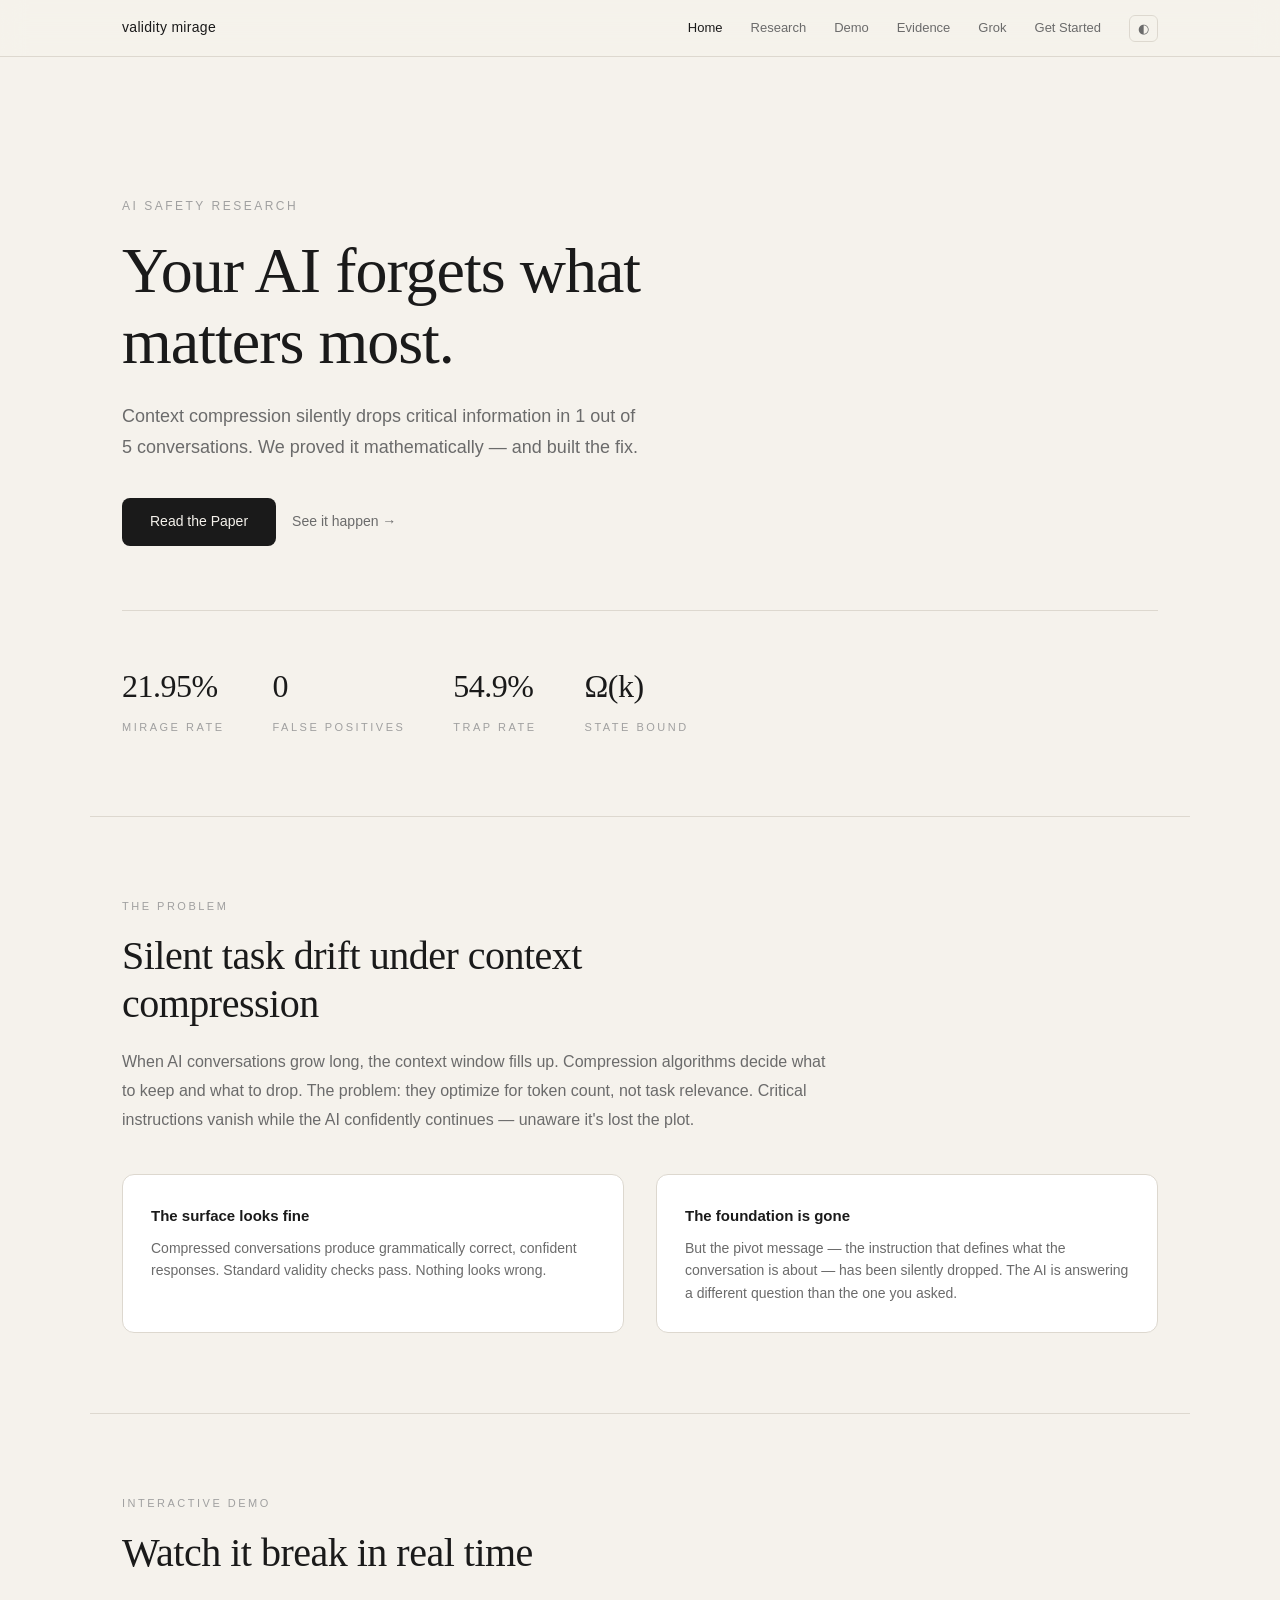
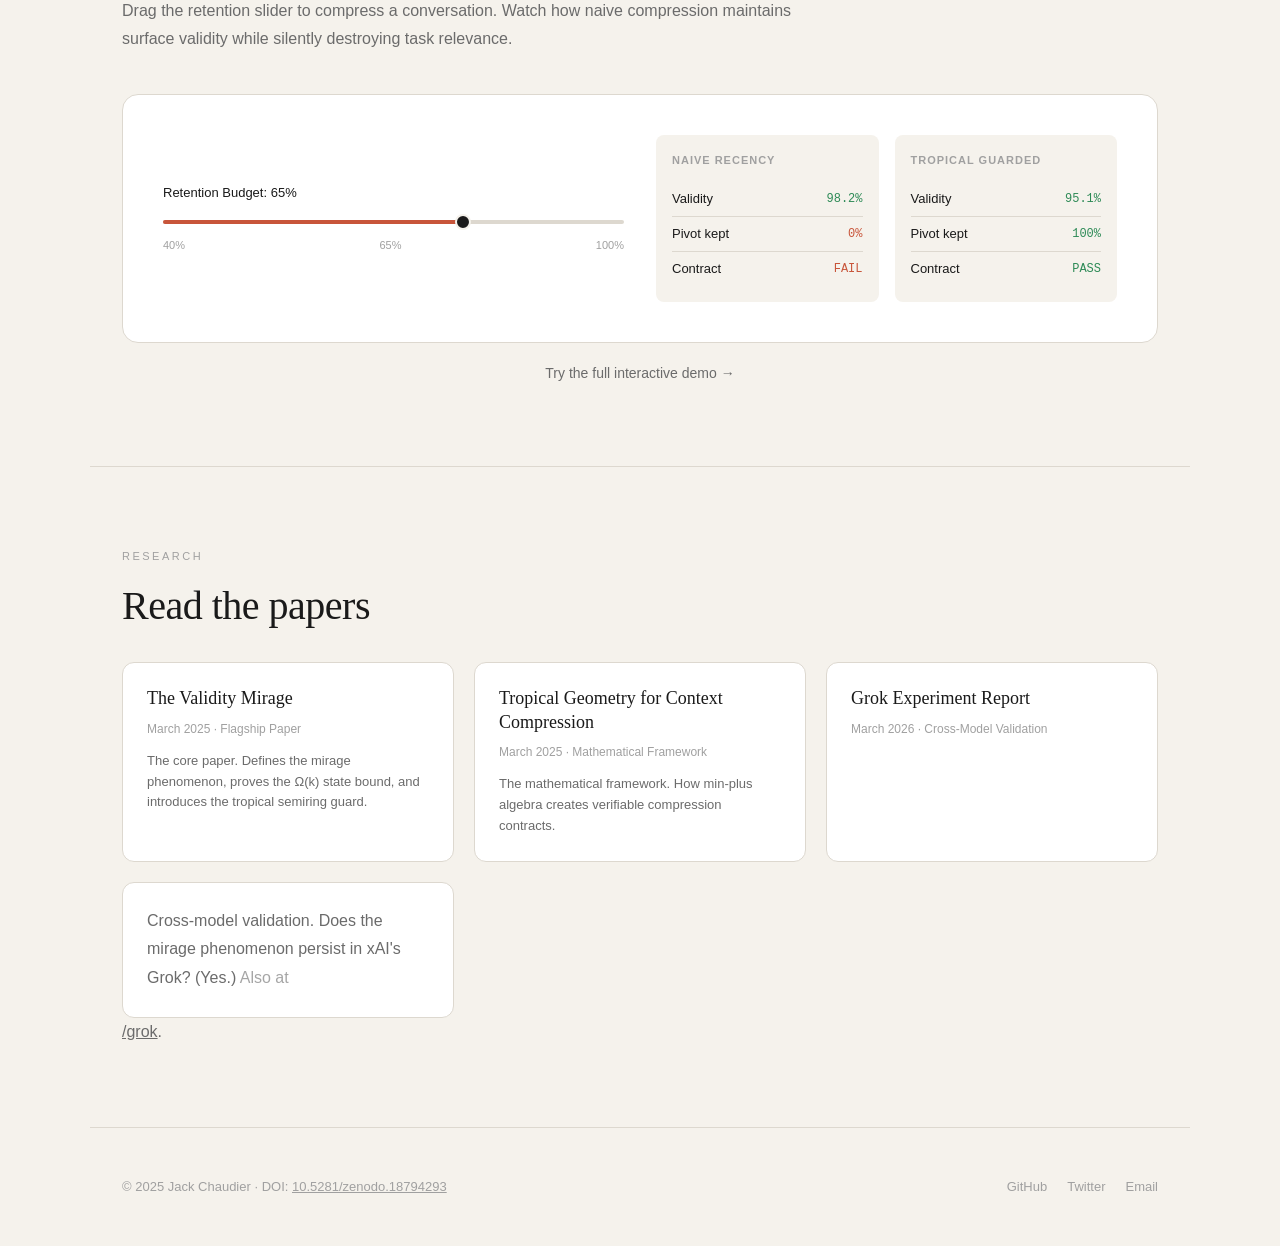
==== commit 1da71cb3: "fix: resolve CI validation — system fonts, X handle, OG images, sitemap - Switch from Google Fonts t" ====
--- a/site/index.html
+++ b/site/index.html
@@ -14,17 +14,16 @@
   <meta property="og:title" content="The Validity Mirage — AI Context Compression Research">
   <meta property="og:description" content="Context compression silently drops critical information in 1 out of 5 AI conversations. We proved it mathematically and built the fix.">
   <meta property="og:url" content="https://dreams-dun.vercel.app/">
-  <meta property="og:image" content="https://dreams-dun.vercel.app/social-card.png">
+  <meta property="og:image" content="https://dreams-dun.vercel.app/results/mirage-shelf-grok-2026-03/mirage_shelf.png">
+  <meta property="og:image:alt" content="The Validity Mirage: AI context compression research results showing mirage rates across models.">
   <meta name="twitter:card" content="summary_large_image">
-  <meta name="twitter:site" content="@J_C_Gaffney">
-  <meta name="twitter:creator" content="@J_C_Gaffney">
+  <meta name="twitter:site" content="@jackcgaffney">
+  <meta name="twitter:creator" content="@jackcgaffney">
   <meta name="twitter:title" content="The Validity Mirage">
   <meta name="twitter:description" content="Context compression silently drops critical information in 1 out of 5 AI conversations.">
-  <meta name="twitter:image" content="https://dreams-dun.vercel.app/social-card.png">
+  <meta name="twitter:image" content="https://dreams-dun.vercel.app/results/mirage-shelf-grok-2026-03/mirage_shelf.png">
+  <meta name="twitter:image:alt" content="The Validity Mirage: AI context compression research results showing mirage rates across models.">
   <link rel="icon" type="image/svg+xml" href="./favicon.svg">
-  <link rel="preconnect" href="https://fonts.googleapis.com">
-  <link rel="preconnect" href="https://fonts.gstatic.com" crossorigin>
-  <link href="https://fonts.googleapis.com/css2?family=Playfair+Display:wght@400;500;600;700&family=Inter:wght@300;400;500;600&display=swap" rel="stylesheet">
   <link rel="stylesheet" href="./styles.css">
   <script>
   (function(){
@@ -154,10 +153,10 @@
       <div class="paper-meta">March 2025 · Mathematical Framework</div>
       <p>The mathematical framework. How min-plus algebra creates verifiable compression contracts.</p>
     </a>
-    <a href="/grok" class="paper-card">
+    <a href="/mirage-shelf-grok-2026-03" class="paper-card">
       <h3>Grok Experiment Report</h3>
-      <div class="paper-meta">March 2025 · Cross-Model Validation</div>
-      <p>Cross-model validation. Does the mirage phenomenon persist in xAI's Grok? (Yes.)</p>
+      <div class="paper-meta">March 2026 · Cross-Model Validation</div>
+      <p>Cross-model validation. Does the mirage phenomenon persist in xAI's Grok? (Yes.) <span style="opacity:0.6">Also at <a href="/grok" style="color:inherit;">/grok</a>.</span></p>
     </a>
   </div>
 </section>
@@ -166,7 +165,7 @@
   <div class="footer-left">© 2025 Jack Chaudier · DOI: <a href="https://doi.org/10.5281/zenodo.18794293" style="color: inherit;">10.5281/zenodo.18794293</a></div>
   <div class="footer-links">
     <a href="https://github.com/jack-chaudier/dreams">GitHub</a>
-    <a href="https://x.com/J_C_Gaffney">Twitter</a>
+    <a href="https://x.com/jackcgaffney">Twitter</a>
     <a href="mailto:jack@miragekit.dev">Email</a>
   </div>
 </footer>
--- a/site/styles.css
+++ b/site/styles.css
@@ -24,9 +24,9 @@
   --danger: #c8553a;
 
   /* Typography */
-  --serif: 'Playfair Display', Georgia, 'Times New Roman', serif;
-  --sans: 'Inter', -apple-system, system-ui, 'Helvetica Neue', sans-serif;
-  --mono: 'SF Mono', 'Fira Code', 'Consolas', monospace;
+  --serif: Charter, 'Iowan Old Style', 'Palatino Linotype', Palatino, Georgia, serif;
+  --sans: -apple-system, BlinkMacSystemFont, 'Segoe UI', sans-serif;
+  --mono: 'IBM Plex Mono', ui-monospace, 'SFMono-Regular', Menlo, Consolas, monospace;
 
   /* Layout */
   --max-width: 1100px;
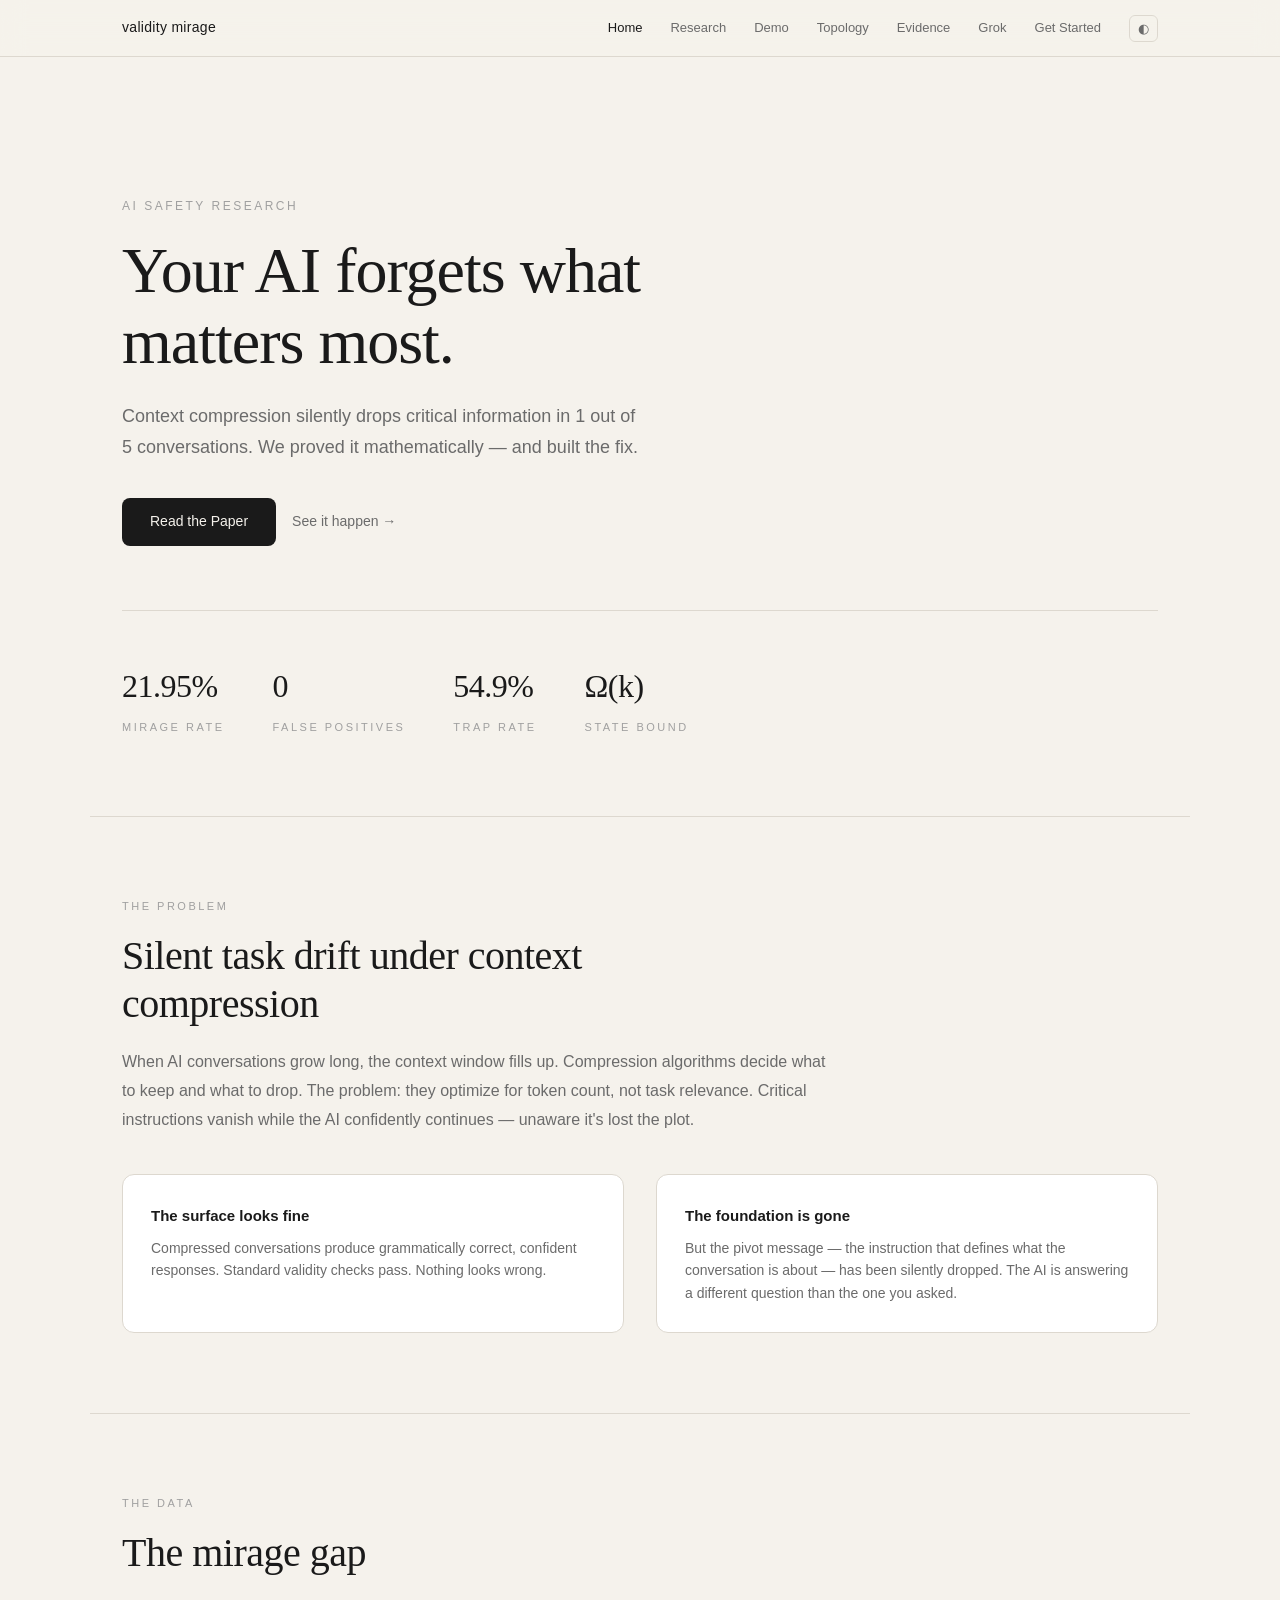
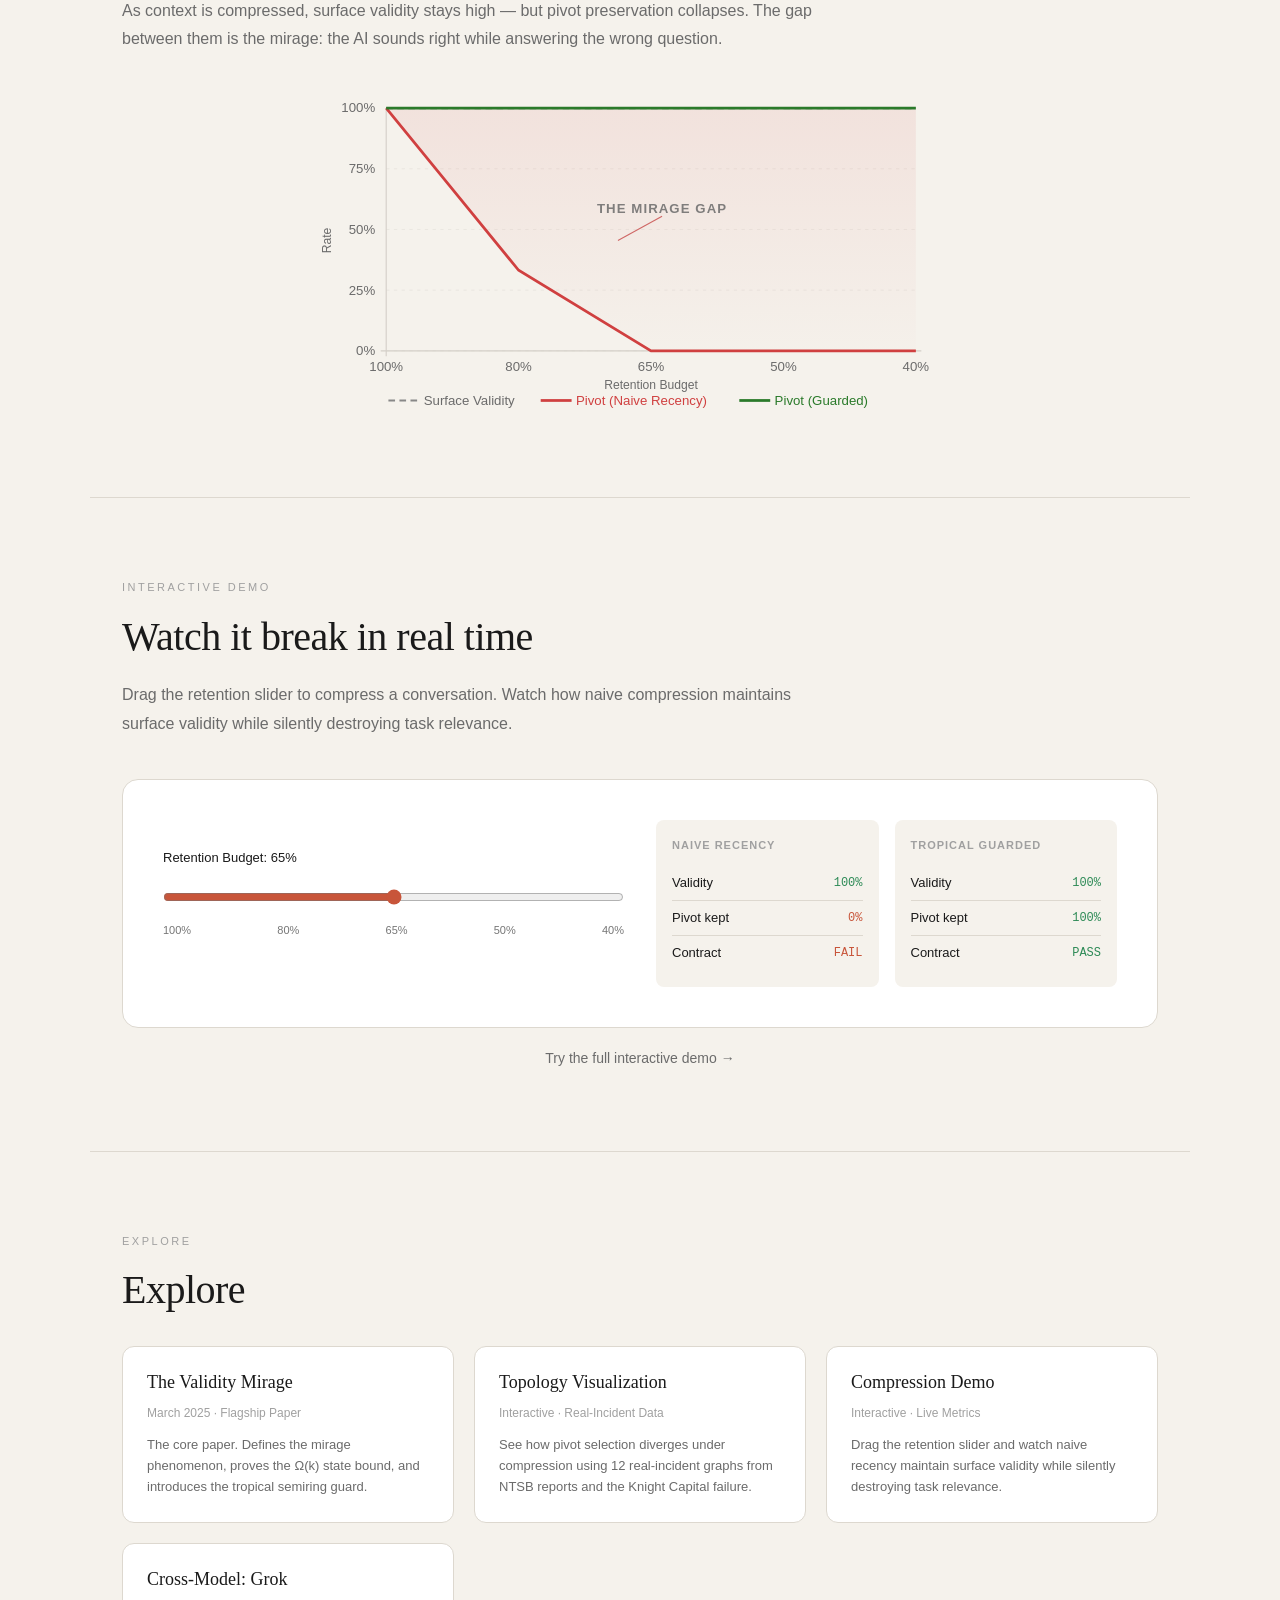
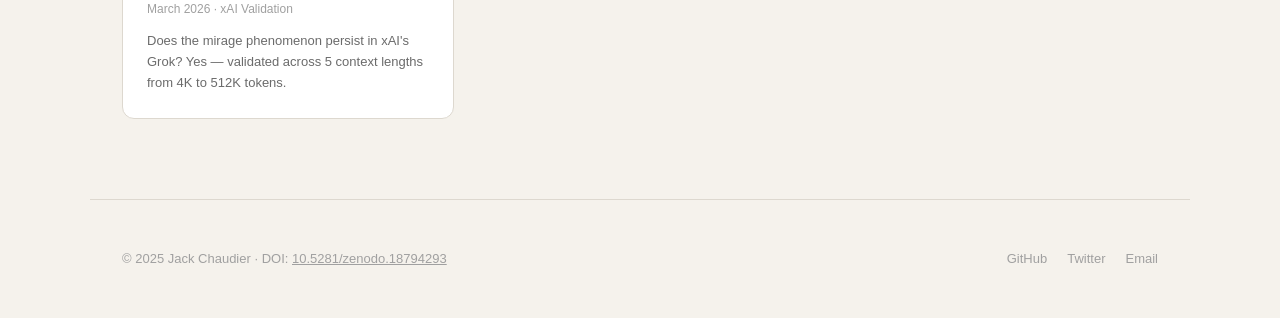
==== commit 06344324: "feat: interactive homepage slider, mirage gap chart, evidence rework, topology nav - Homepage: repla" ====
--- a/site/index.html
+++ b/site/index.html
@@ -38,6 +38,57 @@
     } catch(e) { document.documentElement.dataset.theme = 'light'; }
   })();
   </script>
+  <style>
+    .mirage-chart {
+      width: 100%;
+      max-width: 640px;
+      margin: 32px auto 0;
+      display: block;
+    }
+    .mirage-chart text {
+      font-family: inherit;
+      font-size: 12px;
+      fill: var(--text-secondary, #6b6b6b);
+    }
+    .mirage-chart .chart-label-line1 { fill: var(--text-secondary, #6b6b6b); }
+    .mirage-chart .chart-label-line2 { fill: #d04040; }
+    .mirage-chart .chart-label-line3 { fill: #2a7a2a; }
+    .mirage-gap-label {
+      font-size: 11px;
+      font-weight: 600;
+      letter-spacing: 0.08em;
+      fill: #c03030;
+      opacity: 0.85;
+    }
+    .chart-axis { stroke: var(--border, #d4cfc8); stroke-width: 1; }
+    .chart-gridline { stroke: var(--border, #d4cfc8); stroke-width: 0.5; stroke-dasharray: 3 4; opacity: 0.6; }
+    .line-validity { stroke: var(--text-secondary, #888); stroke-width: 2; stroke-dasharray: 6 4; fill: none; }
+    .line-pivot-naive { stroke: #d04040; stroke-width: 2.5; fill: none; }
+    .line-pivot-guarded { stroke: #2a7a2a; stroke-width: 2.5; fill: none; }
+    .mirage-fill { fill: url(#mirageGradient); opacity: 0.18; }
+
+    /* Interactive demo styles */
+    .demo-slider-wrap {
+      margin-bottom: 20px;
+    }
+    .demo-slider-label {
+      font-size: 13px;
+      font-weight: 500;
+      margin-bottom: 8px;
+    }
+    .demo-slider-input {
+      width: 100%;
+      cursor: pointer;
+      accent-color: var(--accent, #c03030);
+    }
+    .demo-slider-steps {
+      display: flex;
+      justify-content: space-between;
+      font-size: 11px;
+      opacity: 0.6;
+      margin-top: 4px;
+    }
+  </style>
 </head>
 <body>
 
@@ -48,6 +99,7 @@
       <a href="/" class="active">Home</a>
       <a href="/research">Research</a>
       <a href="/demo">Demo</a>
+      <a href="/topology-demo">Topology</a>
       <a href="/evidence">Evidence</a>
       <a href="/grok">Grok</a>
       <a href="/get-started">Get Started</a>
@@ -59,6 +111,7 @@
     <a href="/">Home</a>
     <a href="/research">Research</a>
     <a href="/demo">Demo</a>
+    <a href="/topology-demo">Topology</a>
     <a href="/evidence">Evidence</a>
     <a href="/grok">Grok</a>
     <a href="/get-started">Get Started</a>
@@ -100,35 +153,124 @@
 
 <hr class="section-divider">
 <section class="section reveal">
+  <div class="section-label">The Data</div>
+  <h2>The mirage gap</h2>
+  <p>As context is compressed, surface validity stays high — but pivot preservation collapses. The gap between them is the mirage: the AI sounds right while answering the wrong question.</p>
+
+  <!-- Mirage gap SVG chart -->
+  <svg class="mirage-chart" viewBox="0 0 580 300" xmlns="http://www.w3.org/2000/svg" aria-label="Mirage gap chart: surface validity stays near 100% while pivot preservation drops to 0% at 65% retention">
+    <defs>
+      <linearGradient id="mirageGradient" x1="0" y1="0" x2="0" y2="1">
+        <stop offset="0%" stop-color="#d04040" stop-opacity="0.5"/>
+        <stop offset="100%" stop-color="#d04040" stop-opacity="0.05"/>
+      </linearGradient>
+    </defs>
+
+    <!-- Chart area: left=60, right=540, top=20, bottom=240 -->
+    <!-- X positions for retention levels: 100%=60, 80%=165, 65%=270, 50%=375, 40%=480 (but we go to 540) -->
+    <!-- Actually distribute evenly: 5 points across width 60..540 = step 120 -->
+    <!-- x0=60, x1=180, x2=300, x3=420, x4=540 -->
+    <!-- Y: 0%=240, 100%=20, so y = 240 - val*2.2 -->
+
+    <!-- Grid lines -->
+    <line class="chart-gridline" x1="60" y1="20" x2="540" y2="20"/>
+    <line class="chart-gridline" x1="60" y1="75" x2="540" y2="75"/>
+    <line class="chart-gridline" x1="60" y1="130" x2="540" y2="130"/>
+    <line class="chart-gridline" x1="60" y1="185" x2="540" y2="185"/>
+    <line class="chart-gridline" x1="60" y1="240" x2="540" y2="240"/>
+
+    <!-- Axes -->
+    <line class="chart-axis" x1="60" y1="20" x2="60" y2="245"/>
+    <line class="chart-axis" x1="55" y1="240" x2="545" y2="240"/>
+
+    <!-- Y axis labels: 0%=240, 25%=185, 50%=130, 75%=75, 100%=20 -->
+    <text x="50" y="244" text-anchor="end">0%</text>
+    <text x="50" y="189" text-anchor="end">25%</text>
+    <text x="50" y="134" text-anchor="end">50%</text>
+    <text x="50" y="79" text-anchor="end">75%</text>
+    <text x="50" y="24" text-anchor="end">100%</text>
+    <text x="10" y="140" text-anchor="middle" transform="rotate(-90 10 140)" style="font-size:11px;">Rate</text>
+
+    <!-- X axis labels: retention% -->
+    <text x="60" y="258" text-anchor="middle">100%</text>
+    <text x="180" y="258" text-anchor="middle">80%</text>
+    <text x="300" y="258" text-anchor="middle">65%</text>
+    <text x="420" y="258" text-anchor="middle">50%</text>
+    <text x="540" y="258" text-anchor="middle">40%</text>
+    <text x="300" y="275" text-anchor="middle" style="font-size:11px;">Retention Budget</text>
+
+    <!--
+      Data points (recency policy):
+        100%: surface_validity(decoy_full_rate)=1.0 → y=20,  pivot_preservation=1.0 → y=20
+        80%:  surface_validity=1.0 → y=20,             pivot_preservation=0.333 → y=240-0.333*220=240-73.3=166.7
+        65%:  surface_validity=1.0 → y=20,             pivot_preservation=0.0 → y=240
+        50%:  surface_validity=1.0 → y=20,             pivot_preservation=0.0 → y=240
+        40%:  surface_validity=1.0 → y=20,             pivot_preservation=0.0 → y=240
+
+      Y formula: y = 240 - rate * 220
+
+      l2_guarded pivot_preservation = 1.0 at all levels → y=20 always
+    -->
+
+    <!-- Mirage fill polygon: top = surface validity line, bottom = pivot naive line -->
+    <!-- Surface validity points: (60,20),(180,20),(300,20),(420,20),(540,20) -->
+    <!-- Pivot naive points reversed: (540,240),(420,240),(300,240),(180,167),(60,20) -->
+    <polygon class="mirage-fill" points="60,20 180,20 300,20 420,20 540,20 540,240 420,240 300,240 180,167 60,20"/>
+
+    <!-- Line 1: Surface Validity (dashed, gray) — decoy_full_rate recency = 1.0 at all points -->
+    <polyline class="line-validity" points="60,20 180,20 300,20 420,20 540,20"/>
+
+    <!-- Line 2: Pivot Preservation Naive (solid red) — recency pivot_preservation_rate -->
+    <!-- 100%→1.0→y=20, 80%→0.333→y=167, 65%→0.0→y=240, 50%→0.0→y=240, 40%→0.0→y=240 -->
+    <polyline class="line-pivot-naive" points="60,20 180,167 300,240 420,240 540,240"/>
+
+    <!-- Line 3: Pivot Preservation Guarded (solid green) — l2_guarded = 1.0 always -->
+    <polyline class="line-pivot-guarded" points="60,20 180,20 300,20 420,20 540,20"/>
+
+    <!-- Mirage gap label with arrow pointing to the gap area around x=240, y=130 -->
+    <text class="mirage-gap-label" x="310" y="115" text-anchor="middle">THE MIRAGE GAP</text>
+    <line x1="310" y1="118" x2="270" y2="140" stroke="#c03030" stroke-width="1" opacity="0.7"/>
+
+    <!-- Legend -->
+    <line x1="62" y1="285" x2="90" y2="285" class="line-validity"/>
+    <text x="94" y="289" class="chart-label-line1">Surface Validity</text>
+    <line x1="200" y1="285" x2="228" y2="285" class="line-pivot-naive"/>
+    <text x="232" y="289" class="chart-label-line2">Pivot (Naive Recency)</text>
+    <line x1="380" y1="285" x2="408" y2="285" class="line-pivot-guarded"/>
+    <text x="412" y="289" class="chart-label-line3">Pivot (Guarded)</text>
+  </svg>
+</section>
+
+<hr class="section-divider">
+<section class="section reveal">
   <div class="section-label">Interactive Demo</div>
   <h2>Watch it break in real time</h2>
   <p>Drag the retention slider to compress a conversation. Watch how naive compression maintains surface validity while silently destroying task relevance.</p>
   <div class="demo-preview">
     <div class="demo-preview-inner">
-      <div class="slider-mock">
-        <div style="font-size: 13px; font-weight: 500; margin-bottom: 4px;">Retention Budget: 65%</div>
-        <div class="slider-track">
-          <div class="slider-fill"></div>
-          <div class="slider-thumb"></div>
-        </div>
-        <div class="slider-labels">
+      <div class="slider-mock demo-slider-wrap">
+        <div class="demo-slider-label" id="sliderLabel">Retention Budget: 65%</div>
+        <input class="demo-slider-input" id="retentionSlider" type="range" min="0" max="4" step="1" value="2" aria-label="Retention budget">
+        <div class="demo-slider-steps">
+          <span>100%</span>
+          <span>80%</span>
+          <span>65%</span>
+          <span>50%</span>
           <span>40%</span>
-          <span>65%</span>
-          <span>100%</span>
         </div>
       </div>
-      <div class="demo-result">
+      <div class="demo-result" id="demoResult">
         <div class="demo-column">
           <div class="demo-column-title">Naive Recency</div>
-          <div class="metric-row"><span>Validity</span><span class="metric-value metric-safe">98.2%</span></div>
-          <div class="metric-row"><span>Pivot kept</span><span class="metric-value metric-danger">0%</span></div>
-          <div class="metric-row"><span>Contract</span><span class="metric-value metric-danger">FAIL</span></div>
+          <div class="metric-row"><span>Validity</span><span class="metric-value" id="naiveValidity">—</span></div>
+          <div class="metric-row"><span>Pivot kept</span><span class="metric-value" id="naivePivot">—</span></div>
+          <div class="metric-row"><span>Contract</span><span class="metric-value" id="naiveContract">—</span></div>
         </div>
         <div class="demo-column">
           <div class="demo-column-title">Tropical Guarded</div>
-          <div class="metric-row"><span>Validity</span><span class="metric-value metric-safe">95.1%</span></div>
-          <div class="metric-row"><span>Pivot kept</span><span class="metric-value metric-safe">100%</span></div>
-          <div class="metric-row"><span>Contract</span><span class="metric-value metric-safe">PASS</span></div>
+          <div class="metric-row"><span>Validity</span><span class="metric-value" id="guardedValidity">—</span></div>
+          <div class="metric-row"><span>Pivot kept</span><span class="metric-value" id="guardedPivot">—</span></div>
+          <div class="metric-row"><span>Contract</span><span class="metric-value" id="guardedContract">—</span></div>
         </div>
       </div>
     </div>
@@ -140,23 +282,28 @@
 
 <hr class="section-divider">
 <section class="section reveal">
-  <div class="section-label">Research</div>
-  <h2>Read the papers</h2>
+  <div class="section-label">Explore</div>
+  <h2>Explore</h2>
   <div class="papers-grid">
     <a href="/papers/paper_03_validity_mirage_compression.pdf" class="paper-card">
       <h3>The Validity Mirage</h3>
       <div class="paper-meta">March 2025 · Flagship Paper</div>
       <p>The core paper. Defines the mirage phenomenon, proves the Ω(k) state bound, and introduces the tropical semiring guard.</p>
     </a>
-    <a href="/papers/paper_i_tropical_algebra.pdf" class="paper-card">
-      <h3>Tropical Geometry for Context Compression</h3>
-      <div class="paper-meta">March 2025 · Mathematical Framework</div>
-      <p>The mathematical framework. How min-plus algebra creates verifiable compression contracts.</p>
+    <a href="/topology-demo" class="paper-card">
+      <h3>Topology Visualization</h3>
+      <div class="paper-meta">Interactive · Real-Incident Data</div>
+      <p>See how pivot selection diverges under compression using 12 real-incident graphs from NTSB reports and the Knight Capital failure.</p>
     </a>
-    <a href="/mirage-shelf-grok-2026-03" class="paper-card">
-      <h3>Grok Experiment Report</h3>
-      <div class="paper-meta">March 2026 · Cross-Model Validation</div>
-      <p>Cross-model validation. Does the mirage phenomenon persist in xAI's Grok? (Yes.) <span style="opacity:0.6">Also at <a href="/grok" style="color:inherit;">/grok</a>.</span></p>
+    <a href="/demo" class="paper-card">
+      <h3>Compression Demo</h3>
+      <div class="paper-meta">Interactive · Live Metrics</div>
+      <p>Drag the retention slider and watch naive recency maintain surface validity while silently destroying task relevance.</p>
+    </a>
+    <a href="/grok" class="paper-card">
+      <h3>Cross-Model: Grok</h3>
+      <div class="paper-meta">March 2026 · xAI Validation</div>
+      <p>Does the mirage phenomenon persist in xAI's Grok? Yes — validated across 5 context lengths from 4K to 512K tokens.</p>
     </a>
   </div>
 </section>
@@ -213,5 +360,90 @@
 })();
 </script>
 
+<script>
+(function(){
+  var retentionLevels = [1.0, 0.8, 0.65, 0.5, 0.4];
+  var retentionLabels = ['100%', '80%', '65%', '50%', '40%'];
+  var mirageData = null;
+
+  var slider = document.getElementById('retentionSlider');
+  var sliderLabel = document.getElementById('sliderLabel');
+  var naiveValidity = document.getElementById('naiveValidity');
+  var naivePivot = document.getElementById('naivePivot');
+  var naiveContract = document.getElementById('naiveContract');
+  var guardedValidity = document.getElementById('guardedValidity');
+  var guardedPivot = document.getElementById('guardedPivot');
+  var guardedContract = document.getElementById('guardedContract');
+
+  function pct(val) {
+    return Math.round(val * 100) + '%';
+  }
+
+  function setMetric(el, val, isGood) {
+    el.textContent = pct(val);
+    el.className = 'metric-value ' + (isGood ? 'metric-safe' : 'metric-danger');
+  }
+
+  function setContract(el, passed) {
+    el.textContent = passed ? 'PASS' : 'FAIL';
+    el.className = 'metric-value ' + (passed ? 'metric-safe' : 'metric-danger');
+  }
+
+  function updateDemo(idx) {
+    if (!mirageData) return;
+    var level = retentionLevels[idx];
+    var key = level.toString();
+    var recency = mirageData.policies.recency[key];
+    var guarded = mirageData.policies.l2_guarded[key];
+
+    sliderLabel.textContent = 'Retention Budget: ' + retentionLabels[idx];
+
+    setMetric(naiveValidity, recency.decoy_full_rate, recency.decoy_full_rate >= 0.9);
+    setMetric(naivePivot, recency.pivot_preservation_rate, recency.pivot_preservation_rate >= 0.9);
+    setContract(naiveContract, recency.pivot_preservation_rate >= 1.0);
+
+    setMetric(guardedValidity, guarded.decoy_full_rate, guarded.decoy_full_rate >= 0.9);
+    setMetric(guardedPivot, guarded.pivot_preservation_rate, guarded.pivot_preservation_rate >= 0.9);
+    setContract(guardedContract, guarded.pivot_preservation_rate >= 1.0);
+  }
+
+  if (slider) {
+    slider.addEventListener('input', function() {
+      updateDemo(parseInt(this.value, 10));
+    });
+  }
+
+  fetch('./data_miragekit.json')
+    .then(function(r){ return r.json(); })
+    .then(function(data){
+      mirageData = data;
+      updateDemo(slider ? parseInt(slider.value, 10) : 2);
+    })
+    .catch(function(){
+      // Fallback: inline the known data so demo works even without fetch
+      mirageData = {
+        retention_levels: [1.0, 0.8, 0.65, 0.5, 0.4],
+        policies: {
+          recency: {
+            '1.0':  {pivot_preservation_rate: 1.0, primary_full_rate: 1.0, decoy_full_rate: 1.0},
+            '0.8':  {pivot_preservation_rate: 0.333, primary_full_rate: 0.333, decoy_full_rate: 1.0},
+            '0.65': {pivot_preservation_rate: 0.0, primary_full_rate: 0.0, decoy_full_rate: 1.0},
+            '0.5':  {pivot_preservation_rate: 0.0, primary_full_rate: 0.0, decoy_full_rate: 1.0},
+            '0.4':  {pivot_preservation_rate: 0.0, primary_full_rate: 0.0, decoy_full_rate: 1.0}
+          },
+          l2_guarded: {
+            '1.0':  {pivot_preservation_rate: 1.0, primary_full_rate: 1.0, decoy_full_rate: 1.0},
+            '0.8':  {pivot_preservation_rate: 1.0, primary_full_rate: 1.0, decoy_full_rate: 1.0},
+            '0.65': {pivot_preservation_rate: 1.0, primary_full_rate: 1.0, decoy_full_rate: 1.0},
+            '0.5':  {pivot_preservation_rate: 1.0, primary_full_rate: 1.0, decoy_full_rate: 1.0},
+            '0.4':  {pivot_preservation_rate: 1.0, primary_full_rate: 1.0, decoy_full_rate: 1.0}
+          }
+        }
+      };
+      updateDemo(slider ? parseInt(slider.value, 10) : 2);
+    });
+})();
+</script>
+
 </body>
 </html>
